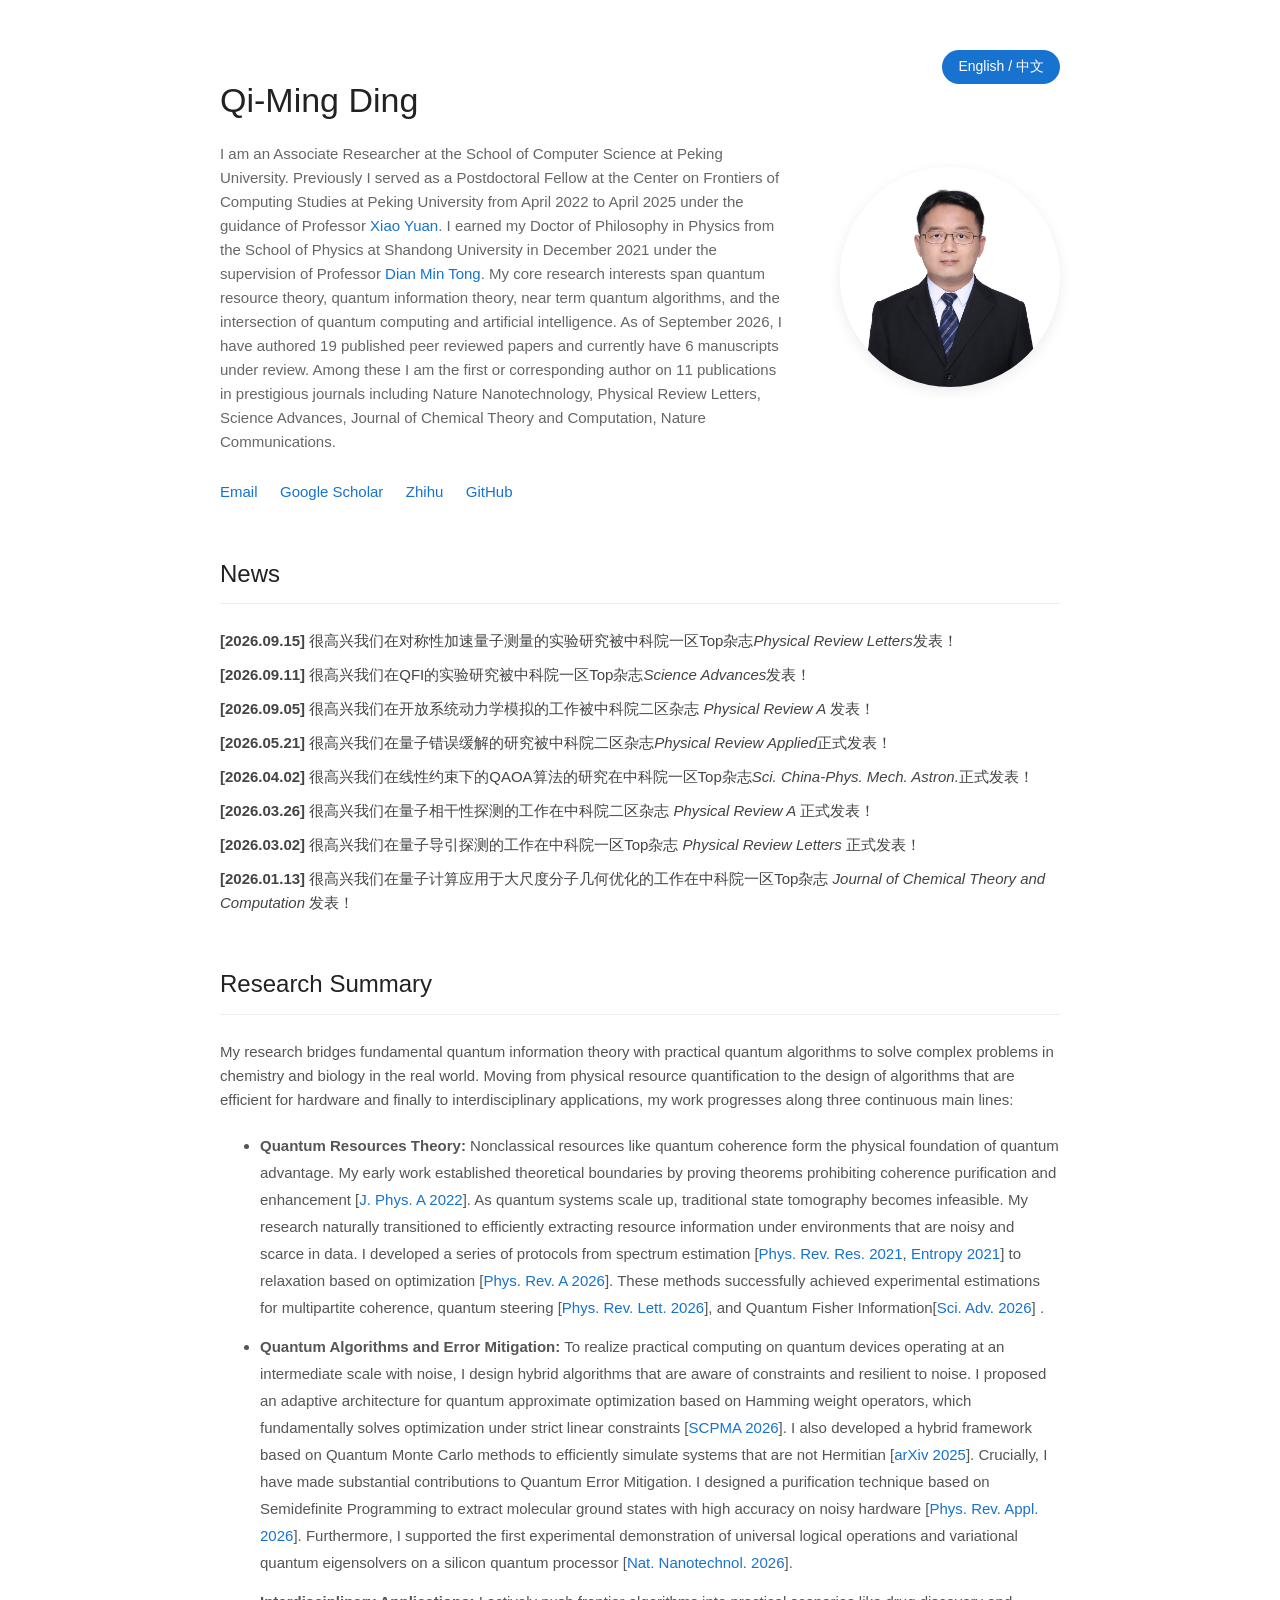
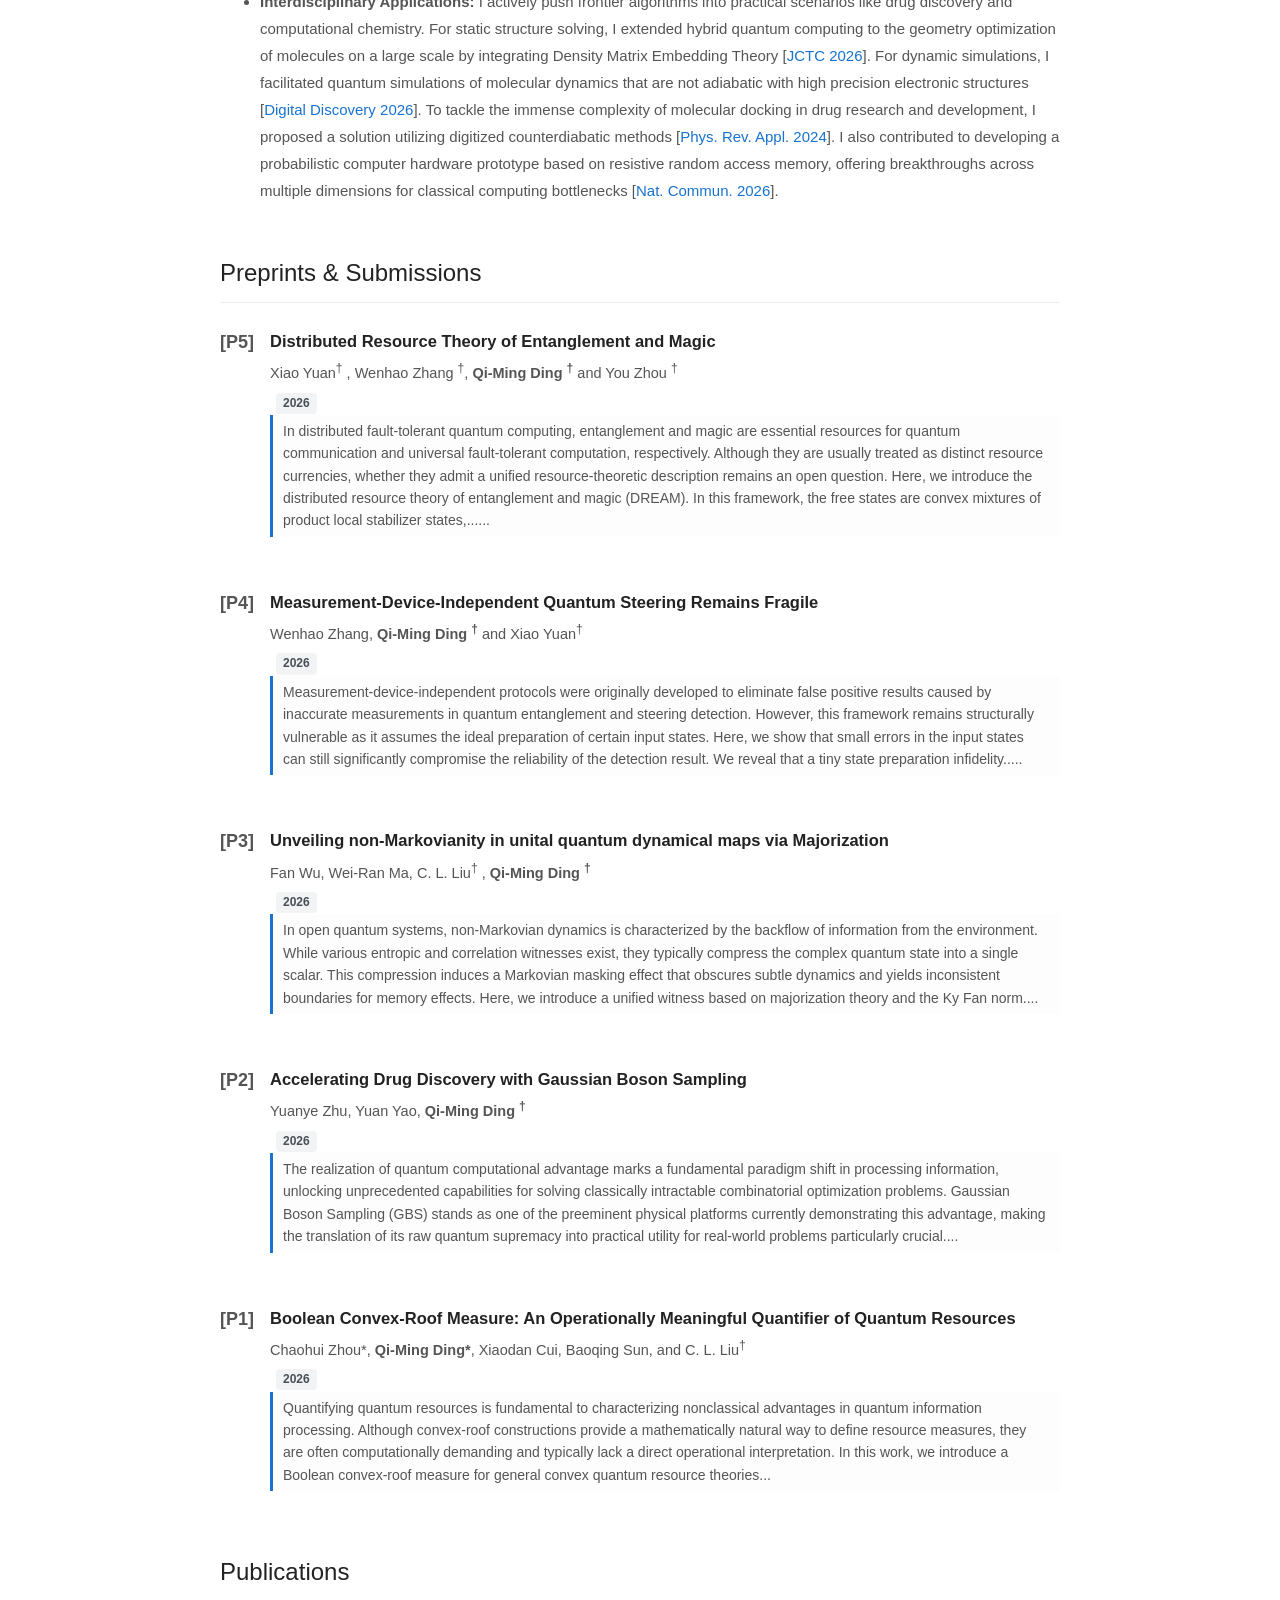
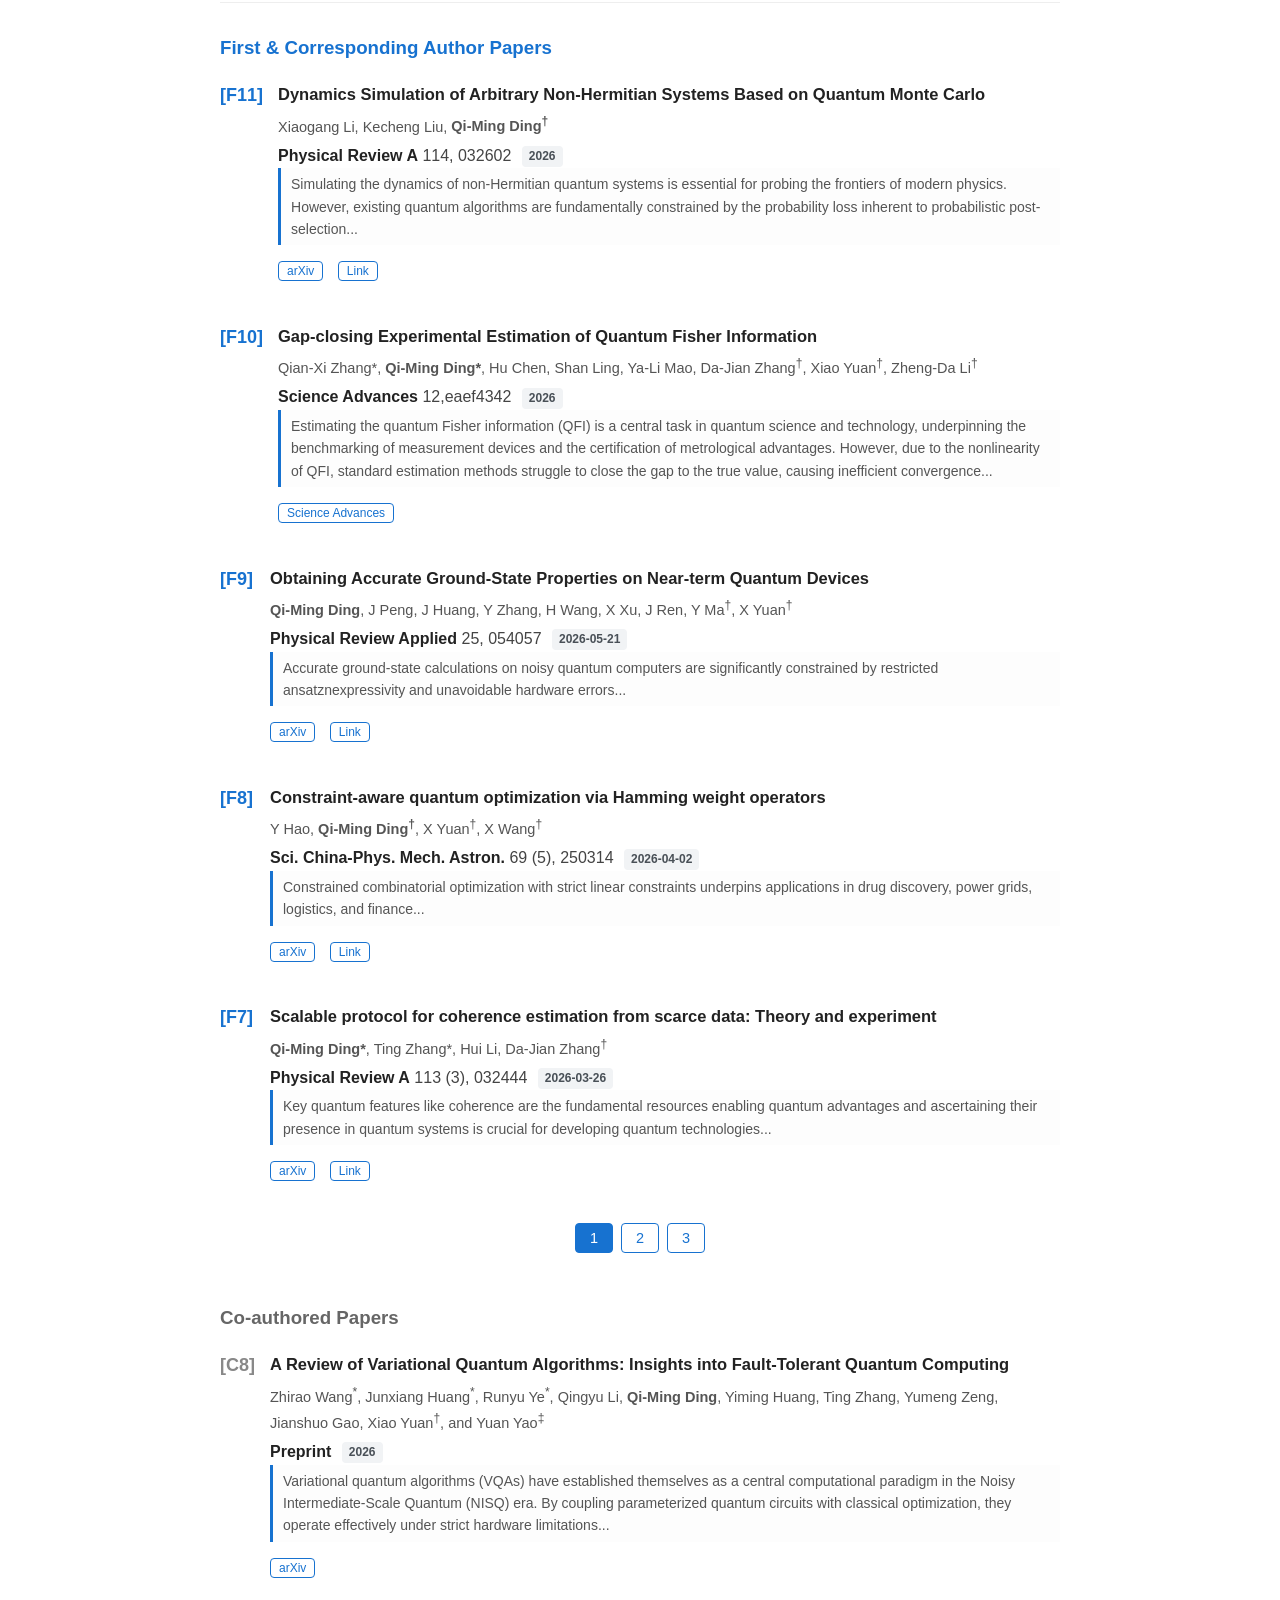
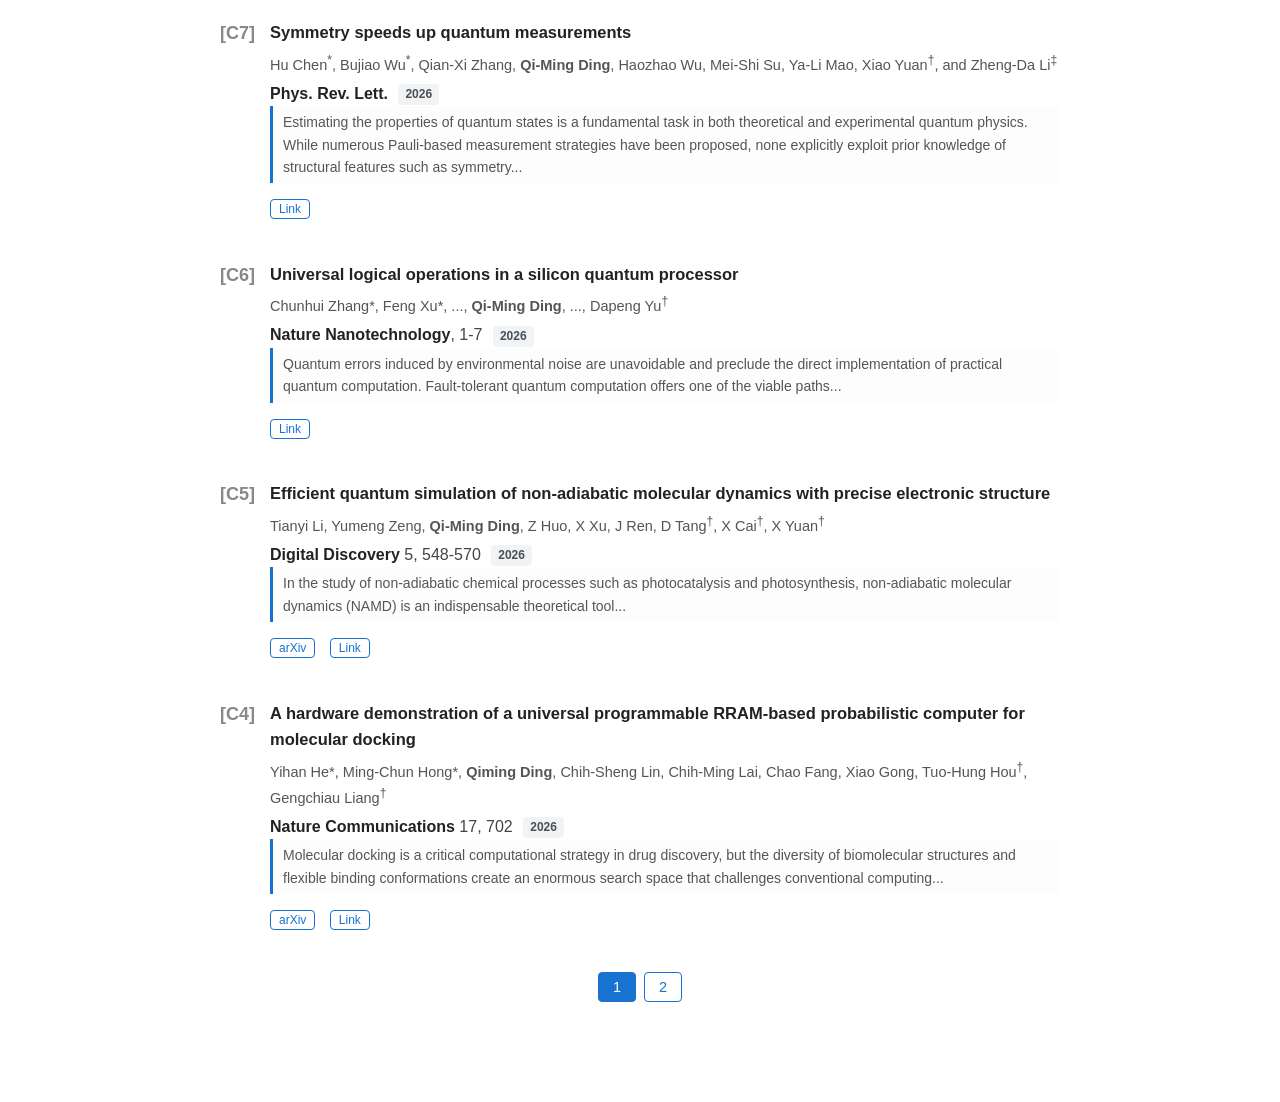
==== index.html @ d8f26a49 "Update index.html" ====
<!DOCTYPE html>
<html lang="zh-CN">
<head>
    <meta charset="UTF-8">
    <meta name="viewport" content="width=device-width, initial-scale=1.0">
    <title>Qi-Ming Ding</title>
    <style>
        /* 全局高级感字体与配色 */
        body {
            font-family: -apple-system, BlinkMacSystemFont, "Segoe UI", Roboto, Helvetica, Arial, sans-serif;
            background-color: #ffffff;
            color: #444444;
            line-height: 1.6;
            margin: 0;
            padding: 0;
        }
        .container {
            max-width: 840px;
            margin: 0 auto;
            padding: 50px 20px;
            position: relative;
        }
        a { color: #1772d0; text-decoration: none; }
        a:hover { color: #f09228; text-decoration: underline; }
        
        h1 { font-size: 34px; color: #222222; font-weight: 500; margin-bottom: 15px; }
        h2 {
            font-size: 24px; color: #222222; border-bottom: 1px solid #eeeeee;
            padding-bottom: 10px; margin-top: 50px; margin-bottom: 25px; font-weight: 500;
        }
        
        /* 顶部：左边文字，右边头像 */
        .header { display: flex; align-items: center; justify-content: space-between; margin-bottom: 50px; }
        .header-text { flex: 1; padding-right: 50px; font-size: 16px; }
        .header-text p { margin-bottom: 15px; }
        .profile-img {
            width: 220px; height: 220px; border-radius: 50%; object-fit: cover;
            box-shadow: 0 4px 14px rgba(0,0,0,0.08);
        }
        
        /* 导航链接 */
        .nav-links { margin-top: 25px; }
        .nav-links a { margin-right: 18px; font-size: 15px; font-weight: 500; }
        
        /* 动态列表 */
        .news-list { list-style-type: none; padding-left: 0; }
        .news-list li { margin-bottom: 10px; font-size: 15px; }
        
        /* 论文排版 */
        .paper { display: flex; margin-bottom: 40px; align-items: flex-start; }
        .paper-img {
            width: 25%; margin-right: 25px; border-radius: 6px;
            box-shadow: 0 2px 6px rgba(0,0,0,0.1); overflow: hidden; flex-shrink: 0; border: 1px solid #eee;
        }
        .paper-img img { width: 100%; display: block; }
        .paper-info { flex: 1;}
        .paper-title { font-weight: 600; font-size: 16.5px; color: #222; margin-bottom: 5px; }
        .paper-authors { color: #555; font-size: 14.5px; margin-bottom: 4px; }
        
        /* 年份标签样式 */
        .paper-venue em {
            font-style: normal; 
            font-weight: 600;   
            color: #222;        
        }
        .year-badge {
            display: inline-block;
            background-color: #f1f3f5;
            color: #495057;
            padding: 1px 7px;
            border-radius: 4px;
            font-size: 12px;
            font-weight: bold;
            margin-left: 6px;
            vertical-align: middle;
        }
        
        /* 摘要样式 */
        .paper-desc { 
            font-size: 14px; 
            color: #555; 
            margin-bottom: 12px; 
            background-color: #fdfdfd;
            border-left: 3px solid #1772d0;
            padding: 5px 10px;
        }

        .paper-links a {
            margin-right: 10px; font-size: 12px; font-weight: 500; border: 1px solid #1772d0;
            padding: 2px 8px; border-radius: 4px; transition: all 0.2s; text-decoration: none;
        }
        .paper-links a:hover { background-color: #1772d0; color: white; }
        
        /* 分页控件样式 */
        .pagination {
            display: flex;
            justify-content: center;
            align-items: center;
            margin-top: 20px;
            margin-bottom: 50px;
            gap: 8px;
        }
        .pagination button {
            padding: 6px 14px;
            border: 1px solid #1772d0;
            background-color: #ffffff;
            color: #1772d0;
            cursor: pointer;
            border-radius: 4px;
            font-size: 14.5px;
            font-weight: 500;
            transition: all 0.2s ease;
        }
        .pagination button.active {
            background-color: #1772d0;
            color: #ffffff;
            border-color: #1772d0;
        }
        .pagination button:hover:not(.active) {
            background-color: #f0f8ff;
        }

        /* 语言切换样式 */
        .lang-toggle-btn {
            position: absolute;
            top: 50px;
            right: 20px;
            background-color: #1772d0;
            color: #ffffff;
            border: none;
            padding: 8px 16px;
            border-radius: 20px;
            cursor: pointer;
            font-size: 14px;
            font-weight: 500;
            transition: background-color 0.3s;
            z-index: 100;
        }
        .lang-toggle-btn:hover {
            background-color: #f09228;
        }
        .lang-zh {
            display: none;
        }

        @media (max-width: 768px) {
            .header { flex-direction: column-reverse; text-align: center; }
            .header-text { padding-right: 0; }
            .profile-img { margin-bottom: 25px; }
            .paper { flex-direction: column; }
            .paper-img { width: 100%; max-width: 200px; margin: 0 auto 15px auto; }
            .paper-info { width: 100%; }
            .lang-toggle-btn { top: 20px; right: 20px; }
        }
    </style>
</head>
<body>

<div class="container">
    
    <button class="lang-toggle-btn" onclick="toggleLanguage()">English / 中文</button>

    <div class="header">
        <div class="header-text">
            <h1>Qi-Ming Ding</h1>
            
            <div class="lang-en">
                <p style="font-size: 15px; color: #666;">
                    I am an Associate Researcher at the School of Computer Science at Peking University. Previously I served as a Postdoctoral Fellow at the Center on Frontiers of Computing Studies at Peking University from April 2022 to April 2025 under the guidance of Professor <a href="http://qtheorist.site/research/" target="_blank">Xiao Yuan</a>. I earned my Doctor of Philosophy in Physics from the School of Physics at Shandong University in December 2021 under the supervision of Professor <a href="https://www.researchgate.net/profile/Dianmin-Tong" target="_blank">Dian Min Tong</a>. My core research interests span quantum resource theory, quantum information theory, near term quantum algorithms, and the intersection of quantum computing and artificial intelligence. As of September 2026, I have authored 19 published peer reviewed papers and currently have 6 manuscripts under review. Among these I am the first or corresponding author on 11 publications in prestigious journals including Nature Nanotechnology, Physical Review Letters, Science Advances, Journal of Chemical Theory and Computation, Nature Communications.
                </p>
            </div>
            
            <div class="lang-zh">
                <p style="font-size: 15px; color: #666;">
                    我目前在北京大学计算机学院担任副研究员。此前我于2022年4月至2025年4月在北京大学前沿计算研究中心担任博士后研究员，师从<a href="http://qtheorist.site/research/" target="_blank">袁骁</a>教授。我于2021年12月在山东大学物理学院获得物理学博士学位，导师为<a href="https://www.researchgate.net/profile/Dianmin-Tong" target="_blank">仝殿民</a>教授。我的核心研究兴趣涵盖量子资源理论、量子信息理论、近期量子算法以及量子计算与人工智能的交叉领域。截至2026年9月，我已发表19篇同行评审论文，另有6篇手稿正在审稿中。其中作为第一作者或通讯作者，在Nature Nanotechnology, Physical Review Letters, Science Advances, Journal of Chemical Theory and Computation, Nature Communications等顶级期刊上发表了11篇论文。
                </p>
            </div>

            <div class="nav-links">
                <a href="mailto:dqiming94@pku.edu.cn">Email</a>
                <a href="https://scholar.google.com.hk/citations?user=Pl5r_UgAAAAJ" target="_blank">Google Scholar</a>
                <a href="https://www.zhihu.com/people/curry-paul" target="_blank">Zhihu</a>
                <a href="https://github.com/geeeekDing" target="_blank">GitHub</a>
            </div>
        </div>
        <img src="qiming2024.jpg" alt="丁齐鸣" class="profile-img">
    </div>

    <h2>News</h2>
    <ul class="news-list">
        <li><strong>[2026.09.15]</strong> 很高兴我们在对称性加速量子测量的实验研究被中科院一区Top杂志<em>Physical Review Letters</em>发表！</li>
        <li><strong>[2026.09.11]</strong> 很高兴我们在QFI的实验研究被中科院一区Top杂志<em>Science Advances</em>发表！</li>
        <li><strong>[2026.09.05]</strong> 很高兴我们在开放系统动力学模拟的工作被中科院二区杂志 <em>Physical Review A</em> 发表！</li>
        <li><strong>[2026.05.21]</strong> 很高兴我们在量子错误缓解的研究被中科院二区杂志<em>Physical Review Applied</em>正式发表！</li>
        <li><strong>[2026.04.02]</strong> 很高兴我们在线性约束下的QAOA算法的研究在中科院一区Top杂志<em>Sci. China-Phys. Mech. Astron.</em>正式发表！</li>
        <li><strong>[2026.03.26]</strong> 很高兴我们在量子相干性探测的工作在中科院二区杂志 <em>Physical Review A</em> 正式发表！</li>
        <li><strong>[2026.03.02]</strong> 很高兴我们在量子导引探测的工作在中科院一区Top杂志 <em>Physical Review Letters</em> 正式发表！</li>
        <li><strong>[2026.01.13]</strong> 很高兴我们在量子计算应用于大尺度分子几何优化的工作在中科院一区Top杂志 <em>Journal of Chemical Theory and Computation</em> 发表！</li>
    </ul>

    <h2 class="lang-en">Research Summary</h2>
    <h2 class="lang-zh">研究总结</h2>
    
    <div class="lang-en">
        <p style="font-size: 15px; color: #555; margin-bottom: 20px;">
            My research bridges fundamental quantum information theory with practical quantum algorithms to solve complex problems in chemistry and biology in the real world. Moving from physical resource quantification to the design of algorithms that are efficient for hardware and finally to interdisciplinary applications, my work progresses along three continuous main lines:
        </p>
        <ul style="font-size: 15px; color: #555; line-height: 1.8; margin-bottom: 50px;">
            <li style="margin-bottom: 12px;">
                <strong>Quantum Resources Theory:</strong> Nonclassical resources like quantum coherence form the physical foundation of quantum advantage. My early work established theoretical boundaries by proving theorems prohibiting coherence purification and enhancement [<a href="https://doi.org/10.1088/1751-8121/ac4ecd" target="_blank">J. Phys. A 2022</a>]. As quantum systems scale up, traditional state tomography becomes infeasible. My research naturally transitioned to efficiently extracting resource information under environments that are noisy and scarce in data. I developed a series of protocols from spectrum estimation [<a href="https://doi.org/10.1103/PhysRevResearch.3.023228" target="_blank">Phys. Rev. Res. 2021</a>, <a href="https://doi.org/10.3390/e23111519" target="_blank">Entropy 2021</a>] to relaxation based on optimization [<a href="https://doi.org/10.1103/g8sh-hts2" target="_blank">Phys. Rev. A 2026</a>]. These methods successfully achieved experimental estimations for multipartite coherence, quantum steering [<a href="https://doi.org/10.1103/wgqg-hfw8" target="_blank">Phys. Rev. Lett. 2026</a>], and Quantum Fisher Information[<a href="10.1126/sciadv.aef4342" target="_blank">Sci. Adv. 2026</a>] .
            </li>
            <li style="margin-bottom: 12px;">
                <strong>Quantum Algorithms and Error Mitigation:</strong> To realize practical computing on quantum devices operating at an intermediate scale with noise, I design hybrid algorithms that are aware of constraints and resilient to noise. I proposed an adaptive architecture for quantum approximate optimization based on Hamming weight operators, which fundamentally solves optimization under strict linear constraints [<a href="https://doi.org/10.1007/s11433-025-2895-4" target="_blank">SCPMA 2026</a>]. I also developed a hybrid framework based on Quantum Monte Carlo methods to efficiently simulate systems that are not Hermitian [<a href="https://arxiv.org/abs/2507.11675" target="_blank">arXiv 2025</a>]. Crucially, I have made substantial contributions to Quantum Error Mitigation. I designed a purification technique based on Semidefinite Programming to extract molecular ground states with high accuracy on noisy hardware [<a href="https://doi.org/10.1103/lx3w-w6jx" target="_blank">Phys. Rev. Appl. 2026</a>]. Furthermore, I supported the first experimental demonstration of universal logical operations and variational quantum eigensolvers on a silicon quantum processor [<a href="https://www.nature.com/articles/s41565-026-02140-1" target="_blank">Nat. Nanotechnol. 2026</a>].
            </li>
            <li style="margin-bottom: 12px;">
                <strong>Interdisciplinary Applications:</strong> I actively push frontier algorithms into practical scenarios like drug discovery and computational chemistry. For static structure solving, I extended hybrid quantum computing to the geometry optimization of molecules on a large scale by integrating Density Matrix Embedding Theory [<a href="https://doi.org/10.1021/acs.jctc.5c01435" target="_blank">JCTC 2026</a>]. For dynamic simulations, I facilitated quantum simulations of molecular dynamics that are not adiabatic with high precision electronic structures [<a href="https://doi.org/10.1039/D5DD00433K" target="_blank">Digital Discovery 2026</a>]. To tackle the immense complexity of molecular docking in drug research and development, I proposed a solution utilizing digitized counterdiabatic methods [<a href="https://doi.org/10.1103/PhysRevApplied.21.034036" target="_blank">Phys. Rev. Appl. 2024</a>]. I also contributed to developing a probabilistic computer hardware prototype based on resistive random access memory, offering breakthroughs across multiple dimensions for classical computing bottlenecks [<a href="https://doi.org/10.1038/s41467-025-67309-z" target="_blank">Nat. Commun. 2026</a>].
            </li>
        </ul>
    </div>
    
    <div class="lang-zh">
        <p style="font-size: 15px; color: #555; margin-bottom: 20px;">
            我的研究致力于将基础量子信息理论与实用的量子算法相结合，旨在解决化学和生物学领域复杂的现实问题。从物理资源的量化到适配硬件的高效算法设计，再到跨学科应用，我的工作沿着以下三条主线持续推进：
        </p>
        <ul style="font-size: 15px; color: #555; line-height: 1.8; margin-bottom: 50px;">
            <li style="margin-bottom: 12px;">
                <strong>量子资源理论：</strong>量子相干性等非经典资源是量子优势的物理基础。我早期的工作确立了理论边界，证明了禁止相干性纯化与放大的定理 [<a href="https://doi.org/10.1088/1751-8121/ac4ecd" target="_blank">J. Phys. A 2022</a>]。随着量子系统规模的扩大，传统的量子态层析变得不再可行。我的研究自然过渡到在数据稀缺和噪声环境下高效提取资源信息。我提出了一系列协议，从光谱估计 [<a href="https://doi.org/10.1103/PhysRevResearch.3.023228" target="_blank">Phys. Rev. Res. 2021</a>, <a href="https://doi.org/10.3390/e23111519" target="_blank">Entropy 2021</a>] 到基于优化的松弛方法 [<a href="https://doi.org/10.1103/g8sh-hts2" target="_blank">Phys. Rev. A 2026</a>]。这些方法成功实现了多体相干性、量子导引 [<a href="https://doi.org/10.1103/wgqg-hfw8" target="_blank">Phys. Rev. Lett. 2026</a>] 以及量子费舍尔信息的实验估算[<a href="10.1126/sciadv.aef4342" target="_blank">Sci. Adv. 2026</a>] 。
            </li>
            <li style="margin-bottom: 12px;">
                <strong>量子算法与错误缓解：</strong>为了在含噪声的中等规模量子设备上实现具有实用价值的计算，我设计了感知约束且对噪声具有鲁棒性的混合算法。我提出了一种基于汉明权重算子的自适应量子近似优化架构，从根本上解决了严格线性约束下的优化问题 [<a href="https://doi.org/10.1007/s11433-025-2895-4" target="_blank">SCPMA 2026</a>]。我也开发了一个基于量子蒙特卡洛方法的混合框架用于高效模拟非厄米系统 [<a href="https://arxiv.org/abs/2507.11675" target="_blank">arXiv 2025</a>]。至关重要的是，我在量子错误缓解方面做出了实质性贡献。我设计了一种基于半正定规划的纯化技术，能够在含噪声硬件上高精度地提取分子基态 [<a href="https://doi.org/10.1103/lx3w-w6jx" target="_blank">Phys. Rev. Appl. 2026</a>]。此外我支持了在硅基量子处理器上实现通用逻辑门操作和变分量子本征求解器的首次实验演示 [<a href="https://www.nature.com/articles/s41565-026-02140-1" target="_blank">Nat. Nanotechnol. 2026</a>]。
            </li>
            <li style="margin-bottom: 12px;">
                <strong>跨学科应用：</strong>我积极将前沿算法推向药物发现和计算化学等实际场景。在静态结构求解方面，我通过整合密度矩阵嵌入理论将混合量子计算扩展到大规模分子的几何优化中 [<a href="https://doi.org/10.1021/acs.jctc.5c01435" target="_blank">JCTC 2026</a>]。在动态模拟方面，我以高精度的电子结构促进了非绝热分子动力学的量子模拟 [<a href="https://doi.org/10.1039/D5DD00433K" target="_blank">Digital Discovery 2026</a>]。为了应对药物研发中分子对接的巨大复杂性，我提出了一种利用数字化反绝热方法的解决方案 [<a href="https://doi.org/10.1103/PhysRevApplied.21.034036" target="_blank">Phys. Rev. Appl. 2024</a>]。我也参与开发了一种基于阻变存储器的概率计算机硬件原型，为突破经典计算瓶颈提供了多维度的创新方案 [<a href="https://doi.org/10.1038/s41467-025-67309-z" target="_blank">Nat. Commun. 2026</a>]。
            </li>
        </ul>
    </div>

    <h2>Preprints & Submissions</h2>

    <div class="paper">
        <div style="font-weight: bold; color: #555; margin-right: 15px; font-size: 18px; min-width: 35px;">[P5]</div>
        <div class="paper-info">
            <div class="paper-title">Distributed Resource Theory of Entanglement and Magic</div>
            <div class="paper-authors"> Xiao Yuan<sup>†</sup> , Wenhao Zhang <sup>†</sup>, <strong>Qi-Ming Ding <sup>†</sup> </strong> and You Zhou <sup>†</sup> </div>
            <div class="paper-venue"><em></em> <span class="year-badge">2026</span></div>
            <div class="paper-desc">In distributed fault-tolerant quantum computing, entanglement and magic are essential resources for quantum communication and universal fault-tolerant computation, respectively. Although they are usually treated as distinct resource currencies, whether they admit a unified resource-theoretic description remains an open question. Here, we introduce the distributed resource theory of entanglement and magic (DREAM). In this framework, the free states are convex mixtures of product local stabilizer states,...... </div>
        </div>
    </div>
    
    <div class="paper">
        <div style="font-weight: bold; color: #555; margin-right: 15px; font-size: 18px; min-width: 35px;">[P4]</div>
        <div class="paper-info">
            <div class="paper-title">Measurement-Device-Independent Quantum Steering Remains Fragile</div>
            <div class="paper-authors">Wenhao Zhang, <strong>Qi-Ming Ding <sup>†</sup> </strong> and Xiao Yuan<sup>†</sup> </div>
            <div class="paper-venue"><em></em> <span class="year-badge">2026</span></div>
            <div class="paper-desc">Measurement-device-independent protocols were originally developed to eliminate false positive results caused by inaccurate measurements in quantum entanglement and steering detection. However, this framework remains structurally vulnerable as it assumes the ideal preparation of certain input states.  Here, we show that small errors in the input states can still significantly compromise the reliability of the detection result. We reveal that a tiny state preparation infidelity..... </div>
        </div>
    </div>
    
    <div class="paper">
        <div style="font-weight: bold; color: #555; margin-right: 15px; font-size: 18px; min-width: 35px;">[P3]</div>
        <div class="paper-info">
            <div class="paper-title">Unveiling non-Markovianity in unital quantum dynamical maps via Majorization</div>
            <div class="paper-authors">Fan Wu, Wei-Ran Ma, C. L. Liu<sup>†</sup> , <strong>Qi-Ming Ding <sup>†</sup> </strong> </div>
            <div class="paper-venue"><em></em> <span class="year-badge">2026</span></div>
            <div class="paper-desc">In open quantum systems, non-Markovian dynamics is characterized by the backflow of information from the environment. While various entropic and correlation witnesses exist, they typically compress the complex quantum state into a single scalar. This compression induces a Markovian masking effect that obscures subtle dynamics and yields inconsistent boundaries for memory effects. Here, we introduce a unified witness based on majorization theory and the Ky Fan norm.... </div>
        </div>
    </div>

    <div class="paper">
        <div style="font-weight: bold; color: #555; margin-right: 15px; font-size: 18px; min-width: 35px;">[P2]</div>
        <div class="paper-info">
            <div class="paper-title">Accelerating Drug Discovery with Gaussian Boson Sampling</div>
            <div class="paper-authors">Yuanye Zhu, Yuan Yao, <strong>Qi-Ming Ding <sup>†</sup> </strong> </div>
            <div class="paper-venue"><em></em> <span class="year-badge">2026</span></div>
            <div class="paper-desc">The realization of quantum computational advantage marks a fundamental paradigm shift in processing information, unlocking unprecedented capabilities for solving classically intractable combinatorial optimization problems. Gaussian Boson Sampling (GBS) stands as one of the preeminent physical platforms currently demonstrating this advantage, making the translation of its raw quantum supremacy into practical utility for real-world problems particularly crucial.... </div>
        </div>
    </div>
    
    <div class="paper">
        <div style="font-weight: bold; color: #555; margin-right: 15px; font-size: 18px; min-width: 35px;">[P1]</div>
        <div class="paper-info">
            <div class="paper-title">Boolean Convex-Roof Measure: An Operationally Meaningful Quantifier of Quantum Resources</div>
            <div class="paper-authors">Chaohui Zhou*, <strong>Qi-Ming Ding*</strong>, Xiaodan Cui, Baoqing Sun, and C. L. Liu<sup>†</sup> </div>
            <div class="paper-venue"><em></em> <span class="year-badge">2026</span></div>
            <div class="paper-desc">Quantifying quantum resources is fundamental to characterizing nonclassical advantages in quantum information processing. Although convex-roof constructions provide a mathematically natural way to define resource measures, they are often computationally demanding and typically lack a direct operational interpretation. In this work, we introduce a Boolean convex-roof measure for general convex quantum resource theories...</div>
        </div>
    </div>
    
    <h2>Publications</h2>

    <h3 style="color: #1772d0; margin-top: 30px;">First & Corresponding Author Papers</h3>
    
    <div id="publications-list">
        
        <div class="paper">
            <div style="font-weight: bold; color: #1772d0; margin-right: 15px; font-size: 18px; min-width: 35px;">
                [F11]
            </div>
            <div class="paper-info">
                <div class="paper-title">Dynamics Simulation of Arbitrary Non-Hermitian Systems Based on Quantum Monte Carlo</div>
                <div class="paper-authors">Xiaogang Li, Kecheng Liu, <strong>Qi-Ming Ding<sup>†</sup></strong></div>
                <div class="paper-venue"><em>Physical Review A</em> 114, 032602 <span class="year-badge">2026</span></div>
                <div class="paper-desc">Simulating the dynamics of non-Hermitian quantum systems is essential for probing the frontiers of modern physics. However, existing quantum algorithms are fundamentally constrained by the probability loss inherent to probabilistic post-selection...</div>
                <div class="paper-links"><a href="https://arxiv.org/abs/2507.11675" target="_blank">arXiv</a>
                    <a href="https://doi.org/10.1103/yd74-5t5x" target="_blank">Link</a>
                </div>
            </div>
        </div>

        <div class="paper">
            <div style="font-weight: bold; color: #1772d0; margin-right: 15px; font-size: 18px; min-width: 35px;">
                [F10]
            </div>
            <div class="paper-info">
                <div class="paper-title">Gap-closing Experimental Estimation of Quantum Fisher Information</div>
                <div class="paper-authors">Qian-Xi Zhang*, <strong>Qi-Ming Ding*</strong>, Hu Chen, Shan Ling, Ya-Li Mao, Da-Jian Zhang<sup>†</sup>, Xiao Yuan<sup>†</sup>, Zheng-Da Li<sup>†</sup></div>
                <div class="paper-venue"><em>Science Advances</em> 12,eaef4342 <span class="year-badge">2026</span></div>
                <div class="paper-desc">Estimating the quantum Fisher information (QFI) is a central task in quantum science and technology, underpinning the benchmarking of measurement devices and the certification of metrological advantages. However, due to the nonlinearity of QFI, standard estimation methods struggle to close the gap to the true value, causing inefficient convergence...</div>
                <div class="paper-links">
                    <a href="10.1126/sciadv.aef4342" target="_blank">Science Advances</a>
                </div>
            </div>
        </div>

        <div class="paper">
            <div style="font-weight: bold; color: #1772d0; margin-right: 15px; font-size: 18px; min-width: 35px;">
                [F9]
            </div>
            <div class="paper-info">
                <div class="paper-title">Obtaining Accurate Ground-State Properties on Near-term Quantum Devices</div>
                <div class="paper-authors"><strong>Qi-Ming Ding</strong>, J Peng, J Huang, Y Zhang, H Wang, X Xu, J Ren, Y Ma<sup>†</sup>, X Yuan<sup>†</sup></div>
                <div class="paper-venue"><em>Physical Review Applied</em> 25, 054057 <span class="year-badge">2026-05-21</span></div>
                <div class="paper-desc">Accurate ground-state calculations on noisy quantum computers are significantly constrained by restricted ansatznexpressivity and unavoidable hardware errors...</div>
                <div class="paper-links">
                    <a href="https://arxiv.org/abs/2510.21255" target="_blank">arXiv</a>
                    <a href="https://doi.org/10.1103/lx3w-w6jx" target="_blank">Link</a>
                </div>
            </div>
        </div>
        
        <div class="paper">
            <div style="font-weight: bold; color: #1772d0; margin-right: 15px; font-size: 18px; min-width: 35px;">
                [F8]
            </div>
            <div class="paper-info">
                <div class="paper-title">Constraint-aware quantum optimization via Hamming weight operators</div>
                <div class="paper-authors">Y Hao, <strong>Qi-Ming Ding<sup>†</sup></strong>, X Yuan<sup>†</sup>, X Wang<sup>†</sup></div>
                <div class="paper-venue"><em>Sci. China-Phys. Mech. Astron.</em> 69 (5), 250314 <span class="year-badge">2026-04-02</span></div>
                <div class="paper-desc">Constrained combinatorial optimization with strict linear constraints underpins applications in drug discovery, power grids, logistics, and finance...</div>
                <div class="paper-links">
                    <a href="https://arxiv.org/abs/2601.01516" target="_blank">arXiv</a>
                    <a href="https://doi.org/10.1007/s11433-025-2895-4" target="_blank">Link</a>
                </div>
            </div>
        </div>
        
        <div class="paper">
            <div style="font-weight: bold; color: #1772d0; margin-right: 15px; font-size: 18px; min-width: 35px;">
                [F7]
            </div>
            <div class="paper-info">
                <div class="paper-title">Scalable protocol for coherence estimation from scarce data: Theory and experiment</div>
                <div class="paper-authors"><strong>Qi-Ming Ding*</strong>, Ting Zhang*, Hui Li, Da-Jian Zhang<sup>†</sup></div>
                <div class="paper-venue"><em>Physical Review A</em> 113 (3), 032444 <span class="year-badge">2026-03-26</span></div>
                <div class="paper-desc">Key quantum features like coherence are the fundamental resources enabling quantum advantages and ascertaining their presence in quantum systems is crucial for developing quantum technologies...</div>
                <div class="paper-links">
                    <a href="https://arxiv.org/abs/2510.21138" target="_blank">arXiv</a>
                    <a href="https://doi.org/10.1103/g8sh-hts2" target="_blank">Link</a>
                </div>
            </div>
        </div>
        
        <div class="paper">
            <div style="font-weight: bold; color: #1772d0; margin-right: 15px; font-size: 18px; min-width: 35px;">
                [F6]
            </div>
            <div class="paper-info">
                <div class="paper-title">Reliable Quantum Steering Detection under Imperfect Measurement</div>
                <div class="paper-authors">T Zhang*, W Zhang*, JT Qiu, L Huang, X Yuan<sup>†</sup>, <strong>Qi-Ming Ding<sup>†</sup></strong></div>
                <div class="paper-venue"><em>Physical Review Letters</em> 136 (9), 090201 <span class="year-badge">2026-03-02</span></div>
                <div class="paper-desc">Quantum steering, a fundamental manifestation of nonlocal quantum correlations, plays a vital role in quantum key distribution, quantum randomness generation, and quantum metrology...</div>
                <div class="paper-links">
                    <a href="https://doi.org/10.1103/wgqg-hfw8" target="_blank">Link</a>
                </div>
            </div>
        </div>

        <div class="paper">
            <div style="font-weight: bold; color: #1772d0; margin-right: 15px; font-size: 18px; min-width: 35px;">
                [F5]
            </div>
            <div class="paper-info">
                <div class="paper-title">Large-Scale Efficient Molecule Geometry Optimization with Hybrid Quantum–Classical Computing</div>
                <div class="paper-authors">Y Hao, <strong>Qi-Ming Ding<sup>†</sup></strong>, X Wang<sup>†</sup>, X Yuan<sup>†</sup></div>
                <div class="paper-venue"><em>Journal of Chemical Theory and Computation</em> 22 (2), 859-868 <span class="year-badge">2026-01-13</span></div>
                <div class="paper-desc">Accurately and efficiently predicting the equilibrium geometries of large molecules remains a central challenge in quantum computational chemistry, even with hybrid quantum–classical algorithms...</div>
                <div class="paper-links">
                    <a href="https://arxiv.org/abs/2509.07460" target="_blank">arXiv</a>
                    <a href="https://doi.org/10.1021/acs.jctc.5c01435" target="_blank">Link</a>
                </div>
            </div>
        </div>

        <div class="paper">
            <div style="font-weight: bold; color: #1772d0; margin-right: 15px; font-size: 18px; min-width: 35px;">
                [F4]
            </div>
            <div class="paper-info">
                <div class="paper-title">Molecular docking via quantum approximate optimization algorithm</div>
                <div class="paper-authors"><strong>Qi-Ming Ding*<sup>†</sup></strong>, Yi-Ming Huang*<sup>†</sup>, Xiao Yuan<sup>†</sup></div>
                <div class="paper-venue"><em>Physical Review Applied</em> 21 (3), 034036 <span class="year-badge">2024-03-19</span></div>
                <div class="paper-desc">Molecular docking plays a pivotal role in drug discovery and precision medicine, furnishing insights into protein functionalities and fostering the development of therapeutics...</div>
                <div class="paper-links">
                    <a href="https://arxiv.org/abs/2308.04098" target="_blank">arXiv</a>
                    <a href="https://doi.org/10.1103/PhysRevApplied.21.034036" target="_blank">Link</a>
                </div>
            </div>
        </div>

        <div class="paper">
            <div style="font-weight: bold; color: #1772d0; margin-right: 15px; font-size: 18px; min-width: 35px;">[F3]</div>
            <div class="paper-info">
                <div class="paper-title">No-go theorems for deterministic purification and probabilistic enhancement of coherence</div>
                <div class="paper-authors"><strong>Qi-Ming Ding*<sup>†</sup></strong>, Quancheng Liu*<sup>†</sup></div>
                <div class="paper-venue"><em>Journal of Physics A: Mathematical and Theoretical</em> 55 (10), 105301 <span class="year-badge">2022</span></div>
                <div class="paper-desc">The manipulation of quantum coherence is one of the principal issues in the resource theory of coherence, with two critical topics being the purification and enhancement of coherence...</div>
                <div class="paper-links">
                    <a href="https://arxiv.org/abs/2203.15238" target="_blank">arXiv</a>
                    <a href="https://doi.org/10.1088/1751-8121/ac4ecd" target="_blank">Link</a>
                </div>
            </div>
        </div>

        <div class="paper">
            <div style="font-weight: bold; color: #1772d0; margin-right: 15px; font-size: 18px; min-width: 35px;">[F2]</div>
            <div class="paper-info">
                <div class="paper-title">The tightness of multipartite coherence from spectrum estimation</div>
                <div class="paper-authors"><strong>Qi-Ming Ding</strong>, Xiao-Xu Fang, He Lu<sup>†</sup></div>
                <div class="paper-venue"><em>Entropy</em> 23 (11), 1519 <span class="year-badge">2021</span></div>
                <div class="paper-desc">Detecting multipartite quantum coherence usually requires quantum state reconstruction, which is quite inefficient for large-scale quantum systems...</div>
                <div class="paper-links">
                    <a href="https://arxiv.org/abs/2104.12094" target="_blank">arXiv</a>
                    <a href="https://doi.org/10.3390/e23111519" target="_blank">Link</a>
                </div>
            </div>
        </div>

        <div class="paper">
            <div style="font-weight: bold; color: #1772d0; margin-right: 15px; font-size: 18px; min-width: 35px;">[F1]</div>
            <div class="paper-info">
                <div class="paper-title">Efficient estimation of multipartite quantum coherence</div>
                <div class="paper-authors"><strong>Qi-Ming Ding*</strong>, Xiao-Xu Fang*, Xiao Yuan, Ting Zhang, and He Lu<sup>†</sup></div>
                <div class="paper-venue"><em>Physical Review Research</em> 3 (2), 023228 <span class="year-badge">2021</span></div>
                <div class="paper-desc">Quantification of coherence lies at the heart of quantum information processing and fundamental physics. Exact evaluation of coherence measures generally needs a full reconstruction of the density matrix...</div>
                <div class="paper-links">
                    <a href="https://arxiv.org/abs/2010.02612" target="_blank">arXiv</a>
                    <a href="https://doi.org/10.1103/PhysRevResearch.3.023228" target="_blank">Link</a>
                </div>
            </div>
        </div>
        
    </div>
    
    <div class="pagination" id="pagination-controls"></div>

    <h3 style="color: #666; margin-top: 50px;">Co-authored Papers</h3>
    <div id="co-authored-list">

        <!-- Paper C8 -->
        <div class="paper">
            <div style="font-weight: bold; color: #888; margin-right: 15px; font-size: 18px; min-width: 35px;">[C8]</div>
            <div class="paper-info">
                <div class="paper-title">A Review of Variational Quantum Algorithms: Insights into Fault-Tolerant Quantum Computing</div>
                <div class="paper-authors">Zhirao Wang<sup>*</sup>, Junxiang Huang<sup>*</sup>, Runyu Ye<sup>*</sup>, Qingyu Li, <strong>Qi-Ming Ding</strong>, Yiming Huang, Ting Zhang, Yumeng Zeng, Jianshuo Gao, Xiao Yuan<sup>†</sup>, and Yuan Yao<sup>‡</sup></div>
                <div class="paper-venue"><em>Preprint</em> <span class="year-badge">2026</span></div>
                <div class="paper-desc">Variational quantum algorithms (VQAs) have established themselves as a central computational paradigm in the Noisy Intermediate-Scale Quantum (NISQ) era. By coupling parameterized quantum circuits with classical optimization, they operate effectively under strict hardware limitations...</div>
                <div class="paper-links">
                    <a href="https://arxiv.org/abs/2604.07909" target="_blank">arXiv</a>
                </div>
            </div>
        </div>
        
        <!-- Paper C7 -->
        <div class="paper">
            <div style="font-weight: bold; color: #888; margin-right: 15px; font-size: 18px; min-width: 35px;">[C7]</div>
            <div class="paper-info">
                <div class="paper-title">Symmetry speeds up quantum measurements</div>
                <div class="paper-authors">Hu Chen<sup>*</sup>, Bujiao Wu<sup>*</sup>, Qian-Xi Zhang, <strong>Qi-Ming Ding</strong>, Haozhao Wu, Mei-Shi Su, Ya-Li Mao, Xiao Yuan<sup>†</sup>, and Zheng-Da Li<sup>‡</sup></div>
                <div class="paper-venue"><em>Phys. Rev. Lett. </em> <span class="year-badge">2026</span></div>
                <div class="paper-desc">Estimating the properties of quantum states is a fundamental task in both theoretical and experimental quantum physics. While numerous Pauli-based measurement strategies have been proposed, none explicitly exploit prior knowledge of structural features such as symmetry...</div>
                <div class="paper-links">
                    <a href="https://journals.aps.org/prl/abstract/10.1103/q9lf-cp11" target="_blank">Link</a>
                </div>
            </div>
        </div>
        
        <div class="paper">
            <div style="font-weight: bold; color: #888; margin-right: 15px; font-size: 18px; min-width: 35px;">[C6]</div>
            <div class="paper-info">
                <div class="paper-title">Universal logical operations in a silicon quantum processor</div>
                <div class="paper-authors">
                    Chunhui Zhang*, Feng Xu*, ..., <strong>Qi-Ming Ding</strong>, ..., Dapeng Yu<sup>†</sup>
                </div>
                <div class="paper-venue"><em>Nature Nanotechnology</em>, 1-7 <span class="year-badge">2026</span></div>
                <div class="paper-desc">Quantum errors induced by environmental noise are unavoidable and preclude the direct implementation of practical quantum computation. Fault-tolerant quantum computation offers one of the viable paths...</div>
                <div class="paper-links">
                    <a href="https://www.nature.com/articles/s41565-026-02140-1" target="_blank">Link</a>
                </div>
            </div>
        </div>

        <div class="paper">
            <div style="font-weight: bold; color: #888; margin-right: 15px; font-size: 18px; min-width: 35px;">[C5]</div>
            <div class="paper-info">
                <div class="paper-title">Efficient quantum simulation of non-adiabatic molecular dynamics with precise electronic structure</div>
                <div class="paper-authors">Tianyi Li, Yumeng Zeng, <strong>Qi-Ming Ding</strong>, Z Huo, X Xu, J Ren, D Tang<sup>†</sup>, X Cai<sup>†</sup>, X Yuan<sup>†</sup></div>
                <div class="paper-venue"><em>Digital Discovery</em> 5, 548-570 <span class="year-badge">2026</span></div>
                <div class="paper-desc">In the study of non-adiabatic chemical processes such as photocatalysis and photosynthesis, non-adiabatic molecular dynamics (NAMD) is an indispensable theoretical tool...</div>
                <div class="paper-links">
                    <a href="https://arxiv.org/abs/2512.02376" target="_blank">arXiv</a>
                    <a href="10.1039/D5DD00433K" target="_blank">Link</a>
                </div>
            </div>
        </div>

        <div class="paper">
            <div style="font-weight: bold; color: #888; margin-right: 15px; font-size: 18px; min-width: 35px;">[C4]</div>
            <div class="paper-info">
                <div class="paper-title">A hardware demonstration of a universal programmable RRAM-based probabilistic computer for molecular docking</div>
                <div class="paper-authors">Yihan He*, Ming-Chun Hong*, <strong>Qiming Ding</strong>, Chih-Sheng Lin, Chih-Ming Lai, Chao Fang, Xiao Gong, Tuo-Hung Hou<sup>†</sup>, Gengchiau Liang<sup>†</sup></div>
                <div class="paper-venue"><em>Nature Communications</em> 17, 702  <span class="year-badge">2026</span></div>
                <div class="paper-desc">Molecular docking is a critical computational strategy in drug discovery, but the diversity of biomolecular structures and flexible binding conformations create an enormous search space that challenges conventional computing...</div>
                <div class="paper-links">
                    <a href="https://arxiv.org/abs/2503.20254" target="_blank">arXiv</a>
                    <a href="https://doi.org/10.1038/s41467-025-67309-z" target="_blank">Link</a>
                </div>
            </div>
        </div>

        <div class="paper">
            <div style="font-weight: bold; color: #888; margin-right: 15px; font-size: 18px; min-width: 35px;">[C3]</div>
            <div class="paper-info">
                <div class="paper-title">Superadditivity of convex roof coherence measures</div>
                <div class="paper-authors">CL Liu, <strong>Qi-Ming Ding</strong>, DM Tong<sup>†</sup></div>
                <div class="paper-venue"><em>Journal of Physics A: Mathematical and Theoretical</em> 51 (41), 414012 <span class="year-badge">2018</span></div>
                <div class="paper-desc">In this paper, we examine the superadditivity of convex roof coherence measures. We put forward a theorem on the superadditivity of convex roof coherence measures...</div>
            </div>
        </div>

        <div class="paper">
            <div style="font-weight: bold; color: #888; margin-right: 15px; font-size: 18px; min-width: 35px;">[C2]</div>
            <div class="paper-info">
                <div class="paper-title">A new coherence measure based on fidelity</div>
                <div class="paper-authors">CL Liu, Da-Jian Zhang, Xiao-Dong Yu, <strong>Qi-Ming Ding</strong>, Longjiang Liu<sup>†</sup></div>
                <div class="paper-venue"><em>Quantum Information Processing</em> 16 (8), 198 <span class="year-badge">2017</span></div>
                <div class="paper-desc">Quantifying coherence is an essential endeavor for both quantum foundations and quantum technologies. In this paper, we put forward a quantitative measure of coherence by following the axiomatic definition...</div>
            </div>
        </div>

        <div class="paper">
            <div style="font-weight: bold; color: #888; margin-right: 15px; font-size: 18px; min-width: 35px;">[C1]</div>
            <div class="paper-info">
                <div class="paper-title">Single-shot realization of nonadiabatic holonomic quantum gates in decoherence-free subspaces</div>
                <div class="paper-authors">PZ Zhao, GF Xu, <strong>QM Ding</strong>, Erik Sjöqvist, DM Tong<sup>†</sup></div>
                <div class="paper-venue"><em>Physical Review A</em> 95 (6), 062310 <span class="year-badge">2017</span></div>
                <div class="paper-desc">Nonadiabatic holonomic quantum computation in decoherence-free subspaces has attracted increasing attention recently, as it allows for high-speed implementation and combines both the robustness of holonomic gates...</div>
            </div>
        </div>

   </div>

   <!-- 共同作者的分页控件 -->
   <div class="pagination" id="co-authored-pagination"></div>

</div> 

<script>
let currentLang = 'en';
function toggleLanguage() {
    const enElements = document.querySelectorAll('.lang-en');
    const zhElements = document.querySelectorAll('.lang-zh');
    
    if (currentLang === 'en') {
        enElements.forEach(el => el.style.display = 'none');
        zhElements.forEach(el => el.style.display = 'block');
        currentLang = 'zh';
    } else {
        enElements.forEach(el => el.style.display = 'block');
        zhElements.forEach(el => el.style.display = 'none');
        currentLang = 'en';
    }
}

document.addEventListener('DOMContentLoaded', function() {
    
    // 封装通用分页函数
    function setupPaginationForList(listId, paginationId, itemsPerPage) {
        const listContainer = document.getElementById(listId);
        const paginationControls = document.getElementById(paginationId);
        
        if (!listContainer || !paginationControls) return; 
        
        const papers = listContainer.querySelectorAll('.paper');
        let currentPage = 1;

        function displayPage(page) {
            const startIndex = (page - 1) * itemsPerPage;
            const endIndex = startIndex + itemsPerPage;

            papers.forEach((paper, index) => {
                if (index >= startIndex && index < endIndex) {
                    paper.style.display = 'flex'; 
                } else {
                    paper.style.display = 'none';
                }
            });
        }

        function setupPagination() {
            const pageCount = Math.ceil(papers.length / itemsPerPage);
            paginationControls.innerHTML = '';

            if (pageCount <= 1) return; 

            for (let i = 1; i <= pageCount; i++) {
                const btn = document.createElement('button');
                btn.innerText = i;
                if (i === currentPage) {
                    btn.classList.add('active');
                }

                btn.addEventListener('click', function() {
                    currentPage = i;
                    displayPage(currentPage);

                    const currentActive = paginationControls.querySelector('.active');
                    if (currentActive) {
                        currentActive.classList.remove('active');
                    }
                    this.classList.add('active');

                    listContainer.scrollIntoView({ behavior: 'smooth', block: 'start' });
                });

                paginationControls.appendChild(btn);
            }
        }

        if (papers.length > 0) {
            displayPage(1);
            setupPagination();
        }
    }

    // 初始化分页
    setupPaginationForList('publications-list', 'pagination-controls', 5);
    setupPaginationForList('co-authored-list', 'co-authored-pagination', 5);
    
});
</script>
    
</body>
</html>
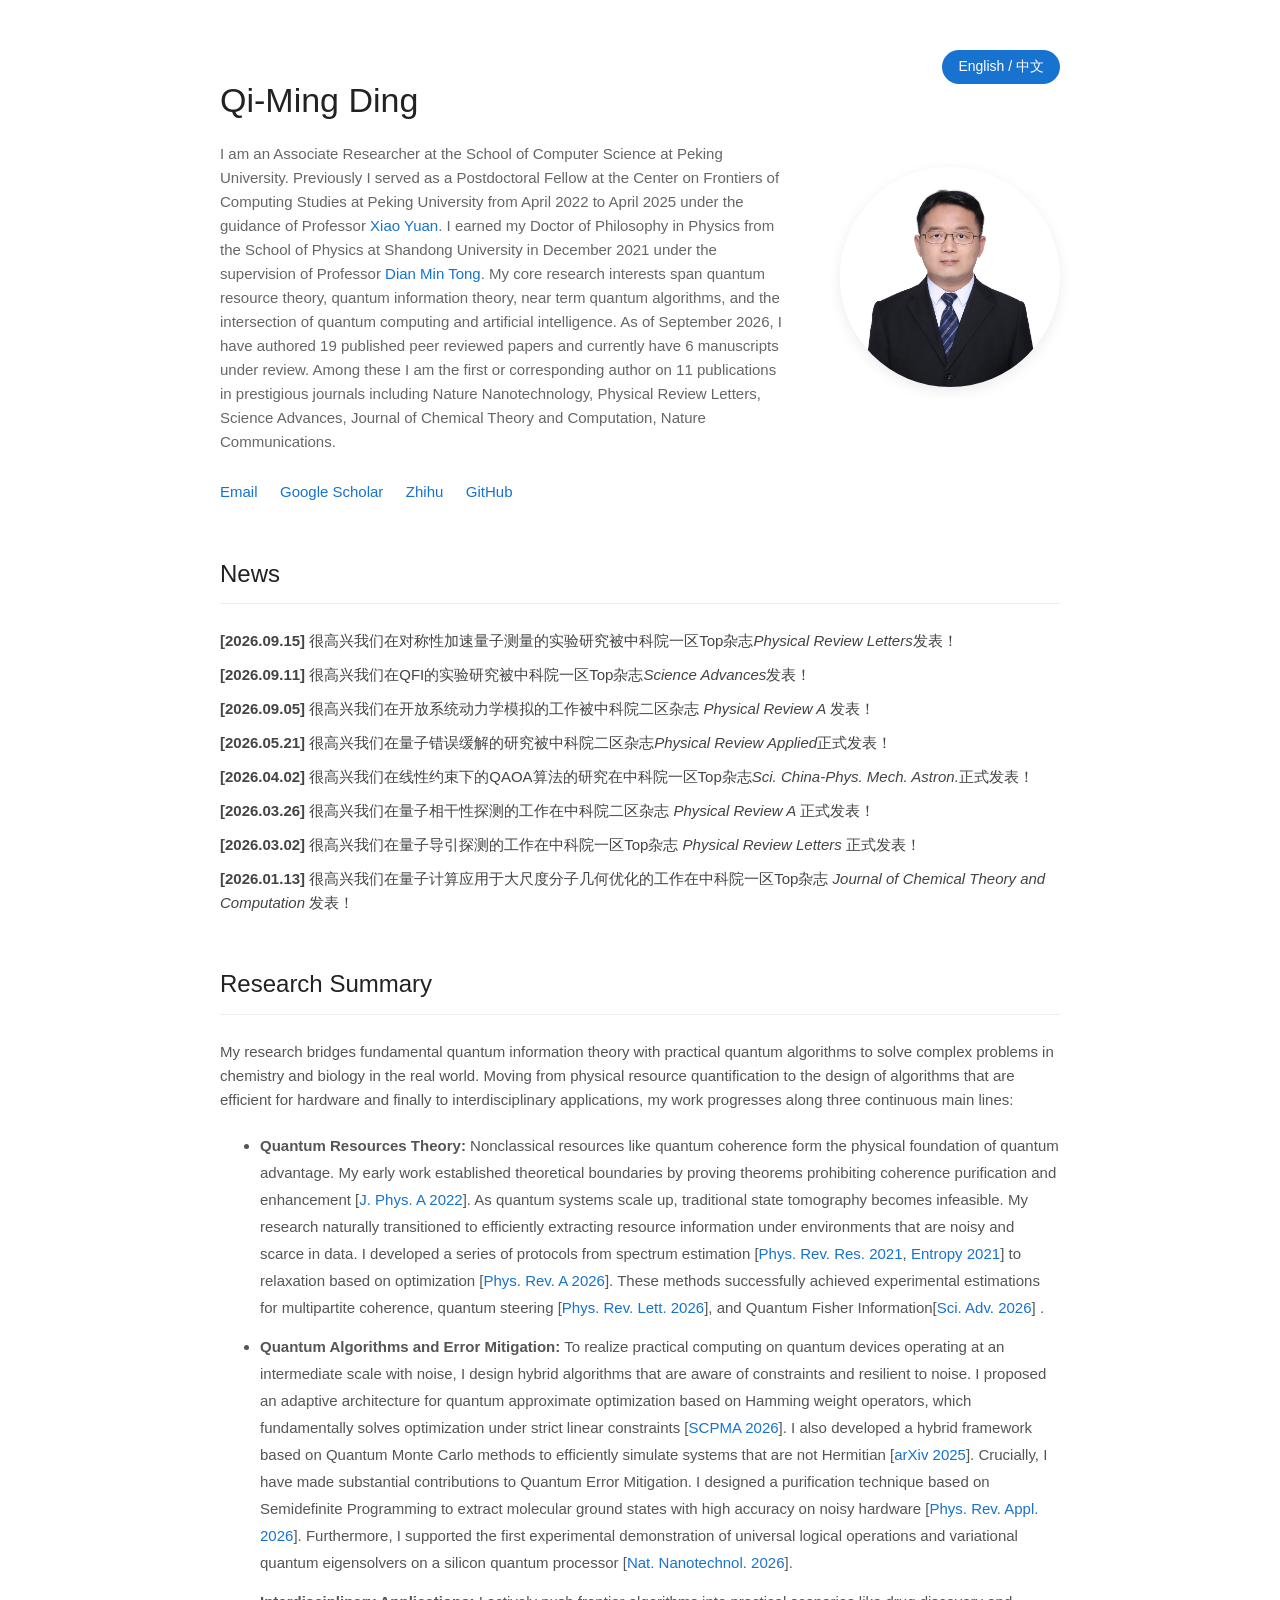
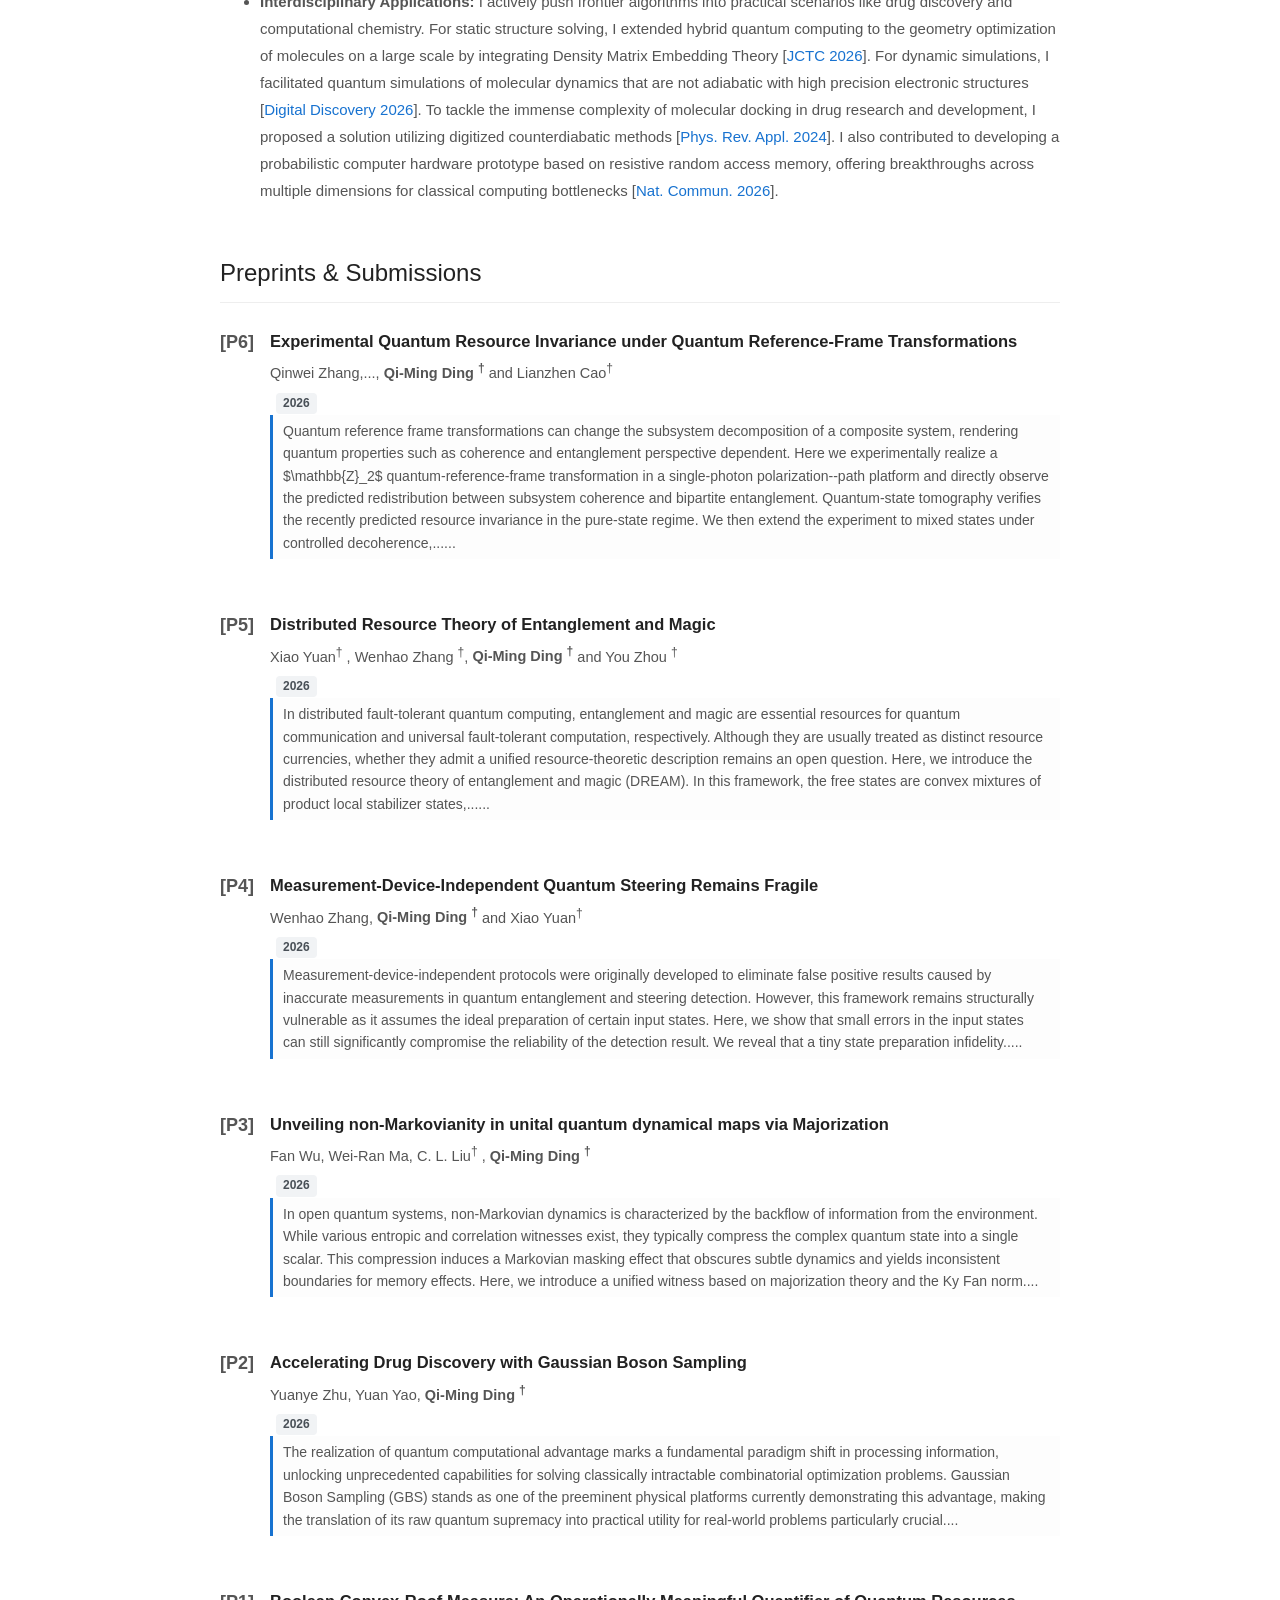
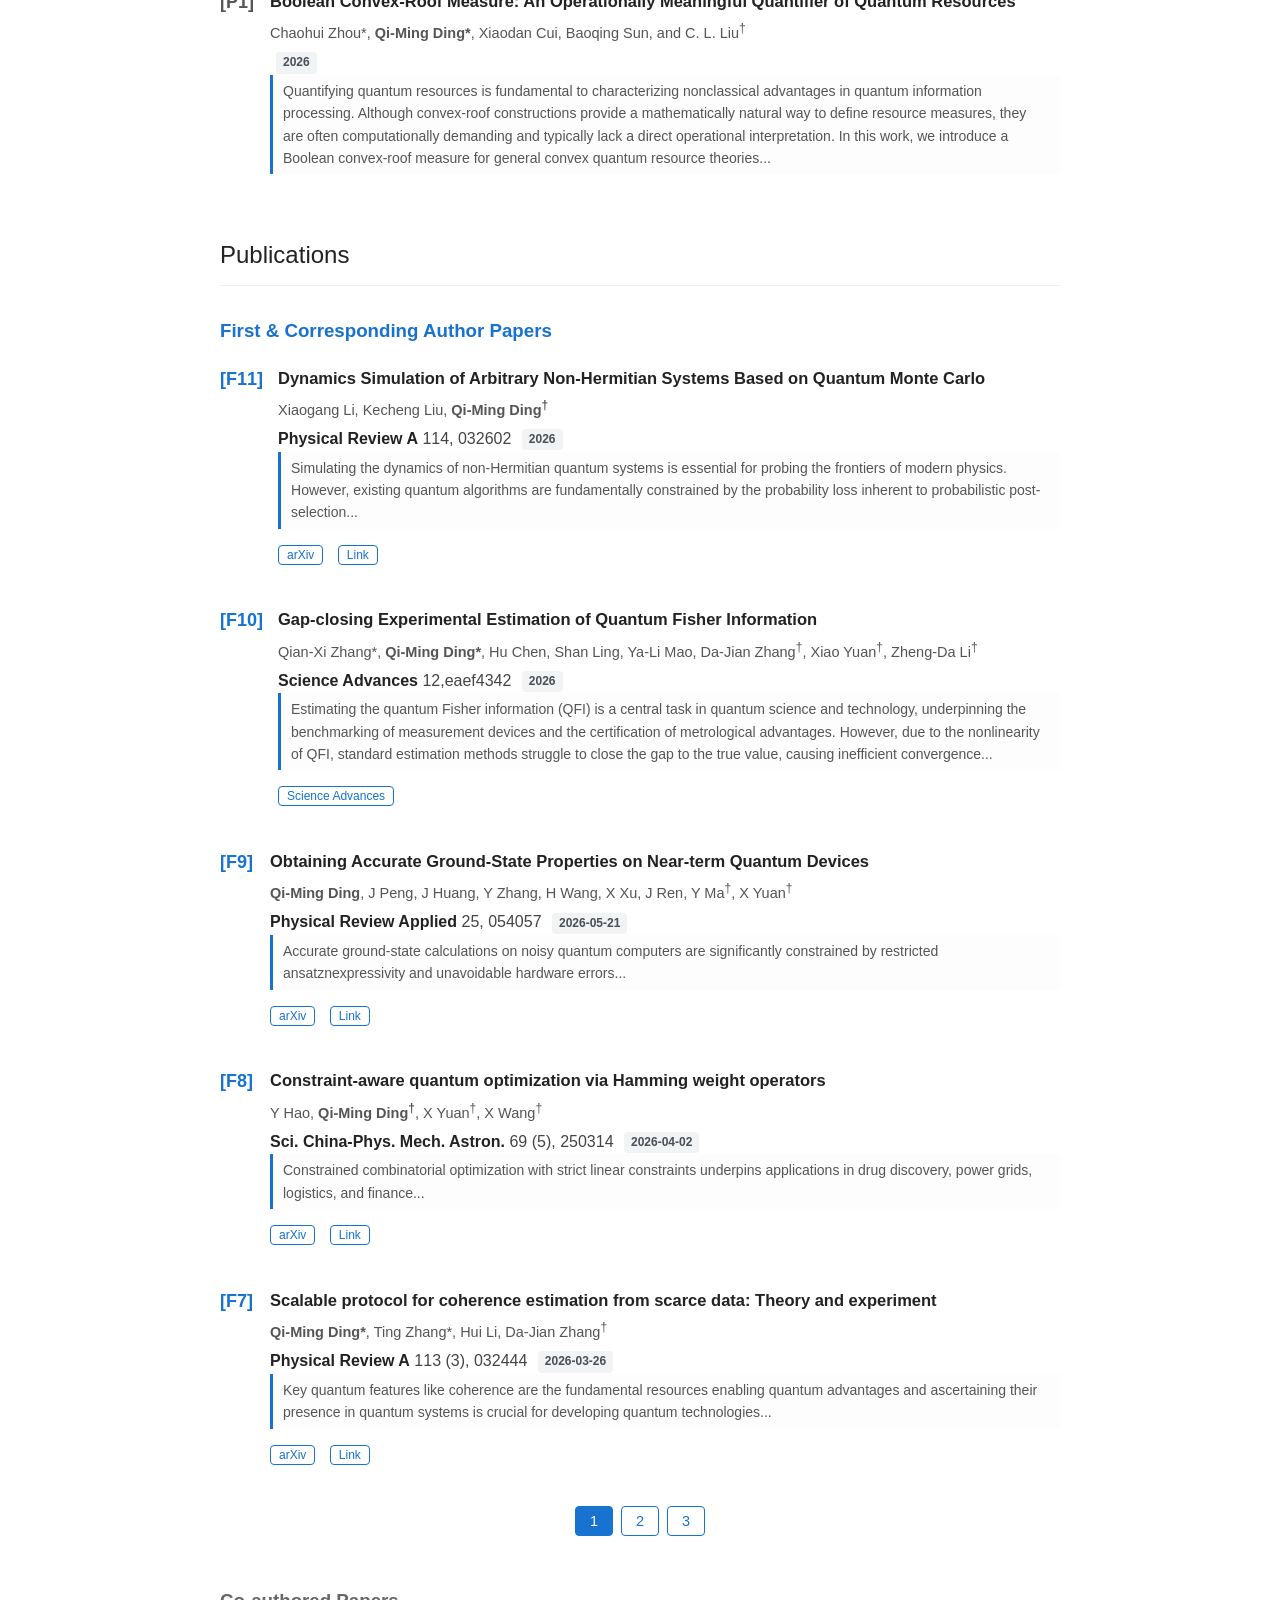
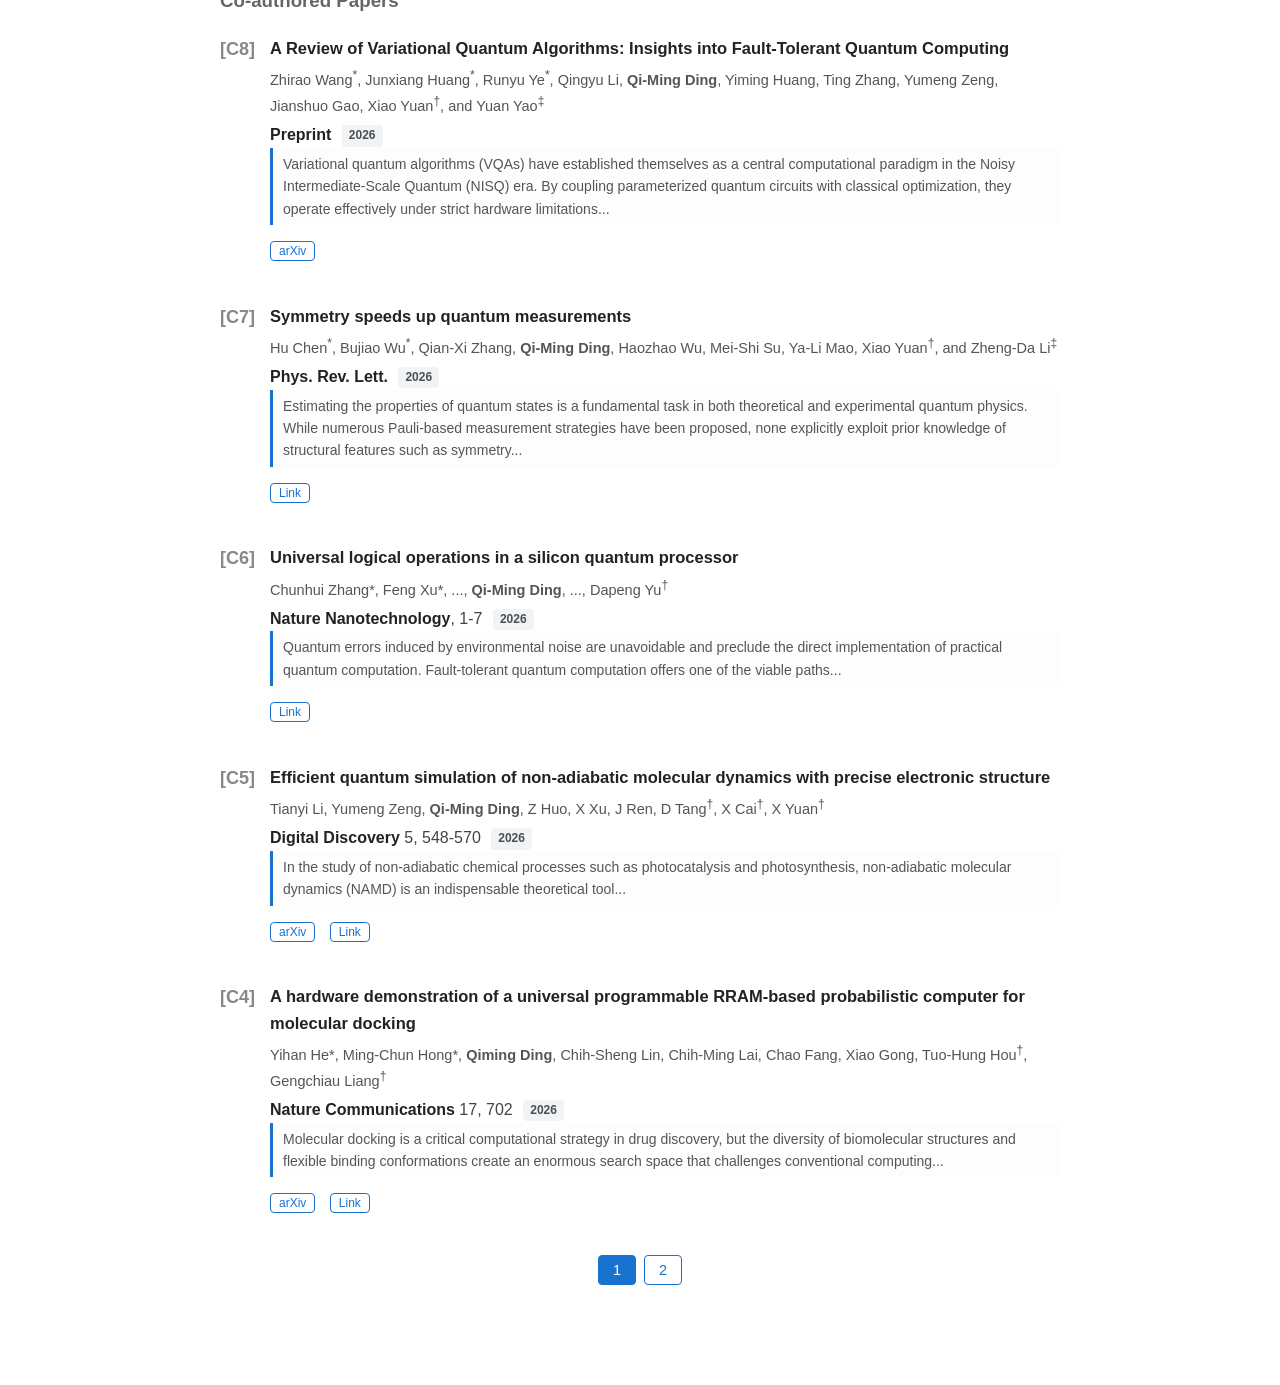
==== commit bb45db15: "Update index.html" ====
--- a/index.html
+++ b/index.html
@@ -238,6 +238,16 @@
     <h2>Preprints & Submissions</h2>
 
     <div class="paper">
+        <div style="font-weight: bold; color: #555; margin-right: 15px; font-size: 18px; min-width: 35px;">[P6]</div>
+        <div class="paper-info">
+            <div class="paper-title">Experimental Quantum Resource Invariance under Quantum Reference-Frame Transformations</div>
+            <div class="paper-authors"> Qinwei Zhang,..., <strong>Qi-Ming Ding <sup>†</sup> </strong> and Lianzhen Cao<sup>†</sup> </div>
+            <div class="paper-venue"><em></em> <span class="year-badge">2026</span></div>
+            <div class="paper-desc">Quantum reference frame transformations can change the subsystem decomposition of a composite system, rendering quantum properties such as coherence and entanglement perspective dependent. Here we experimentally realize a $\mathbb{Z}_2$ quantum-reference-frame transformation in a single-photon polarization--path platform and directly observe the predicted redistribution between subsystem coherence and bipartite entanglement. Quantum-state tomography verifies the recently predicted resource invariance in the pure-state regime. We then extend the experiment to mixed states under controlled decoherence,...... </div>
+        </div>
+    </div>
+    
+    <div class="paper">
         <div style="font-weight: bold; color: #555; margin-right: 15px; font-size: 18px; min-width: 35px;">[P5]</div>
         <div class="paper-info">
             <div class="paper-title">Distributed Resource Theory of Entanglement and Magic</div>
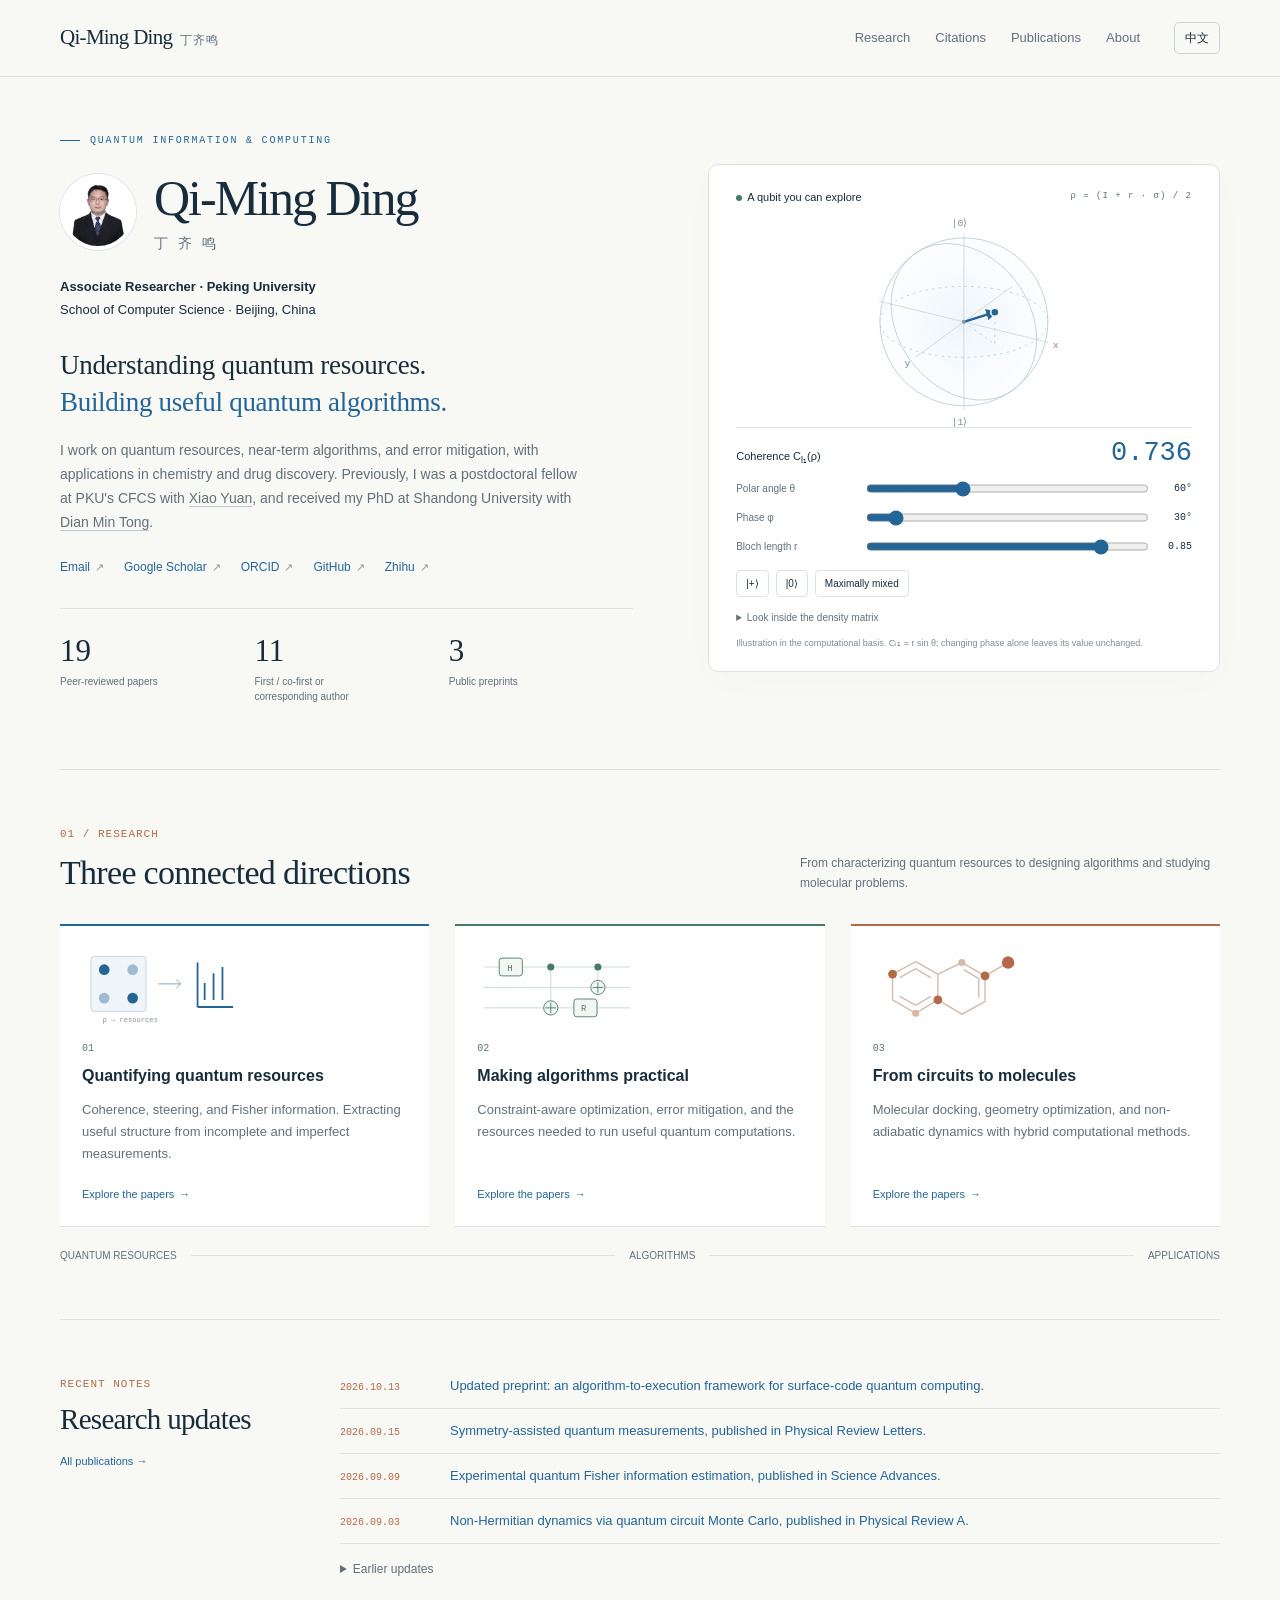
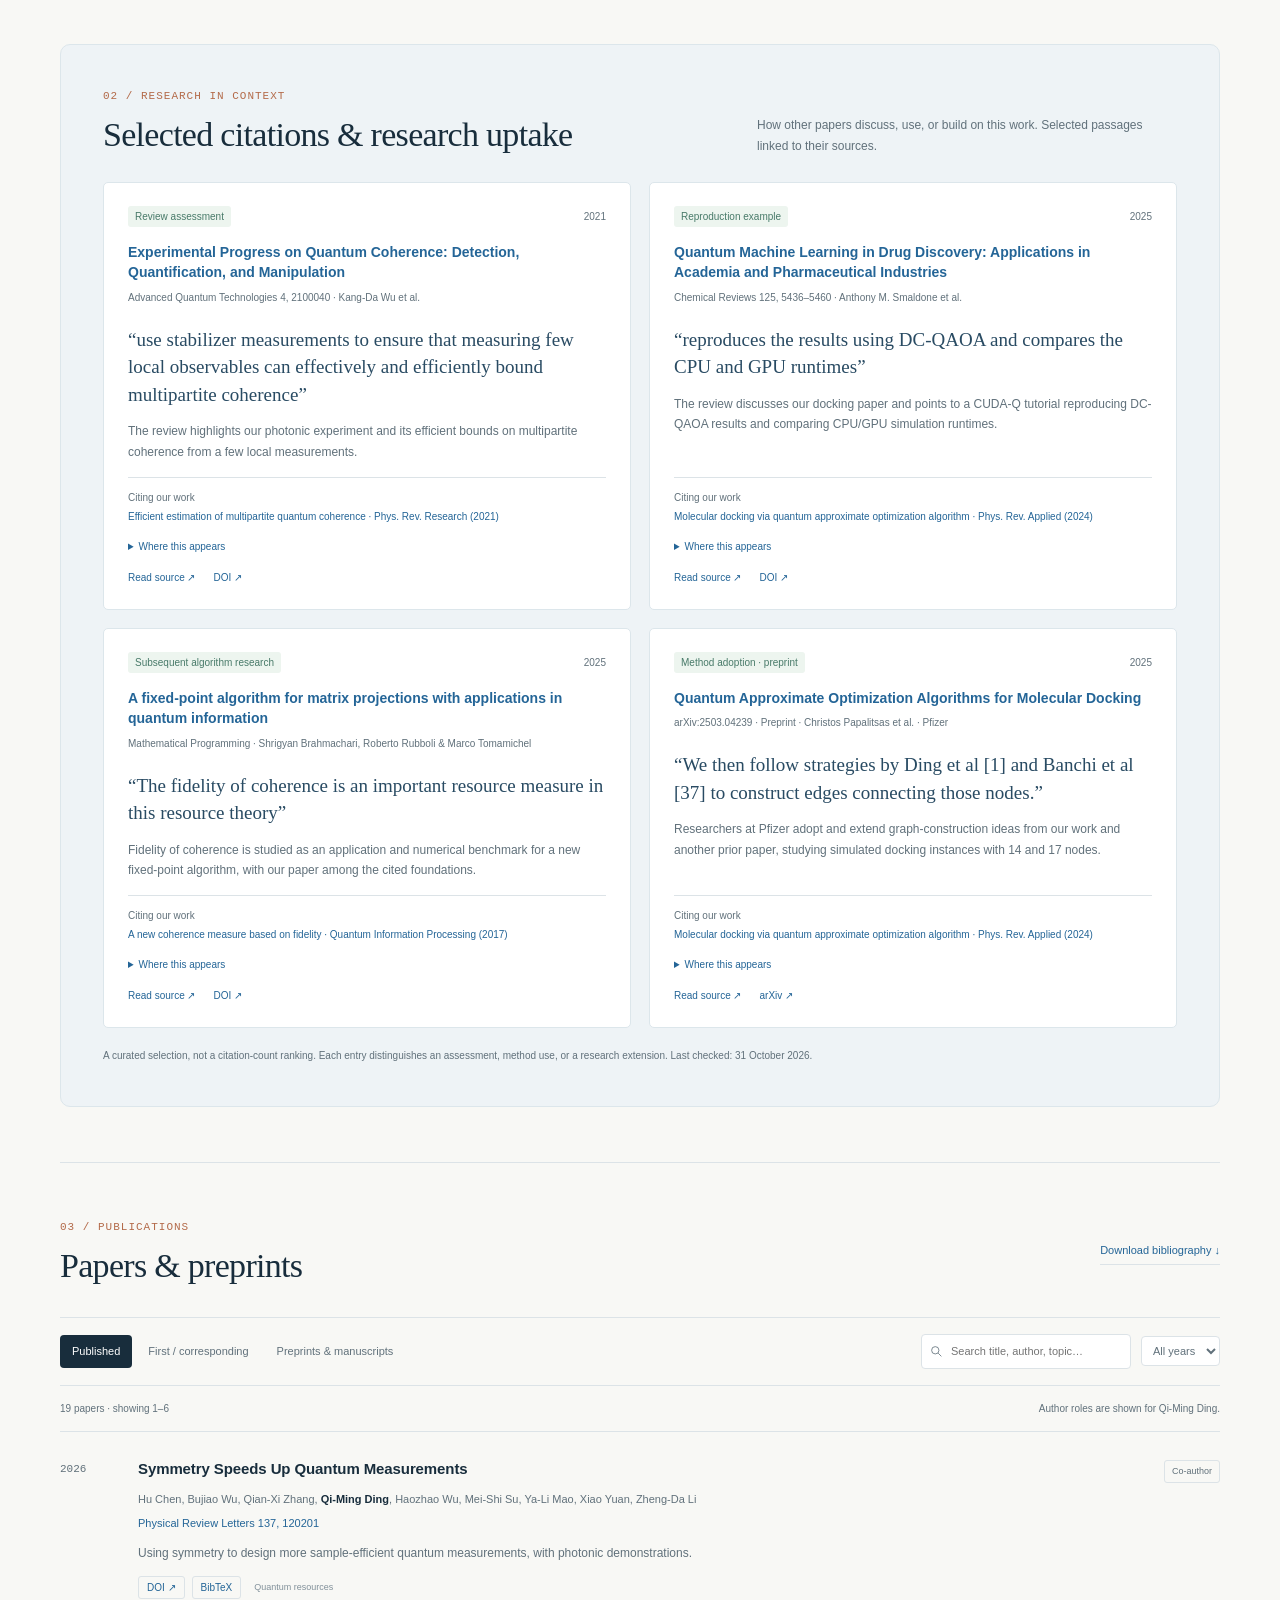
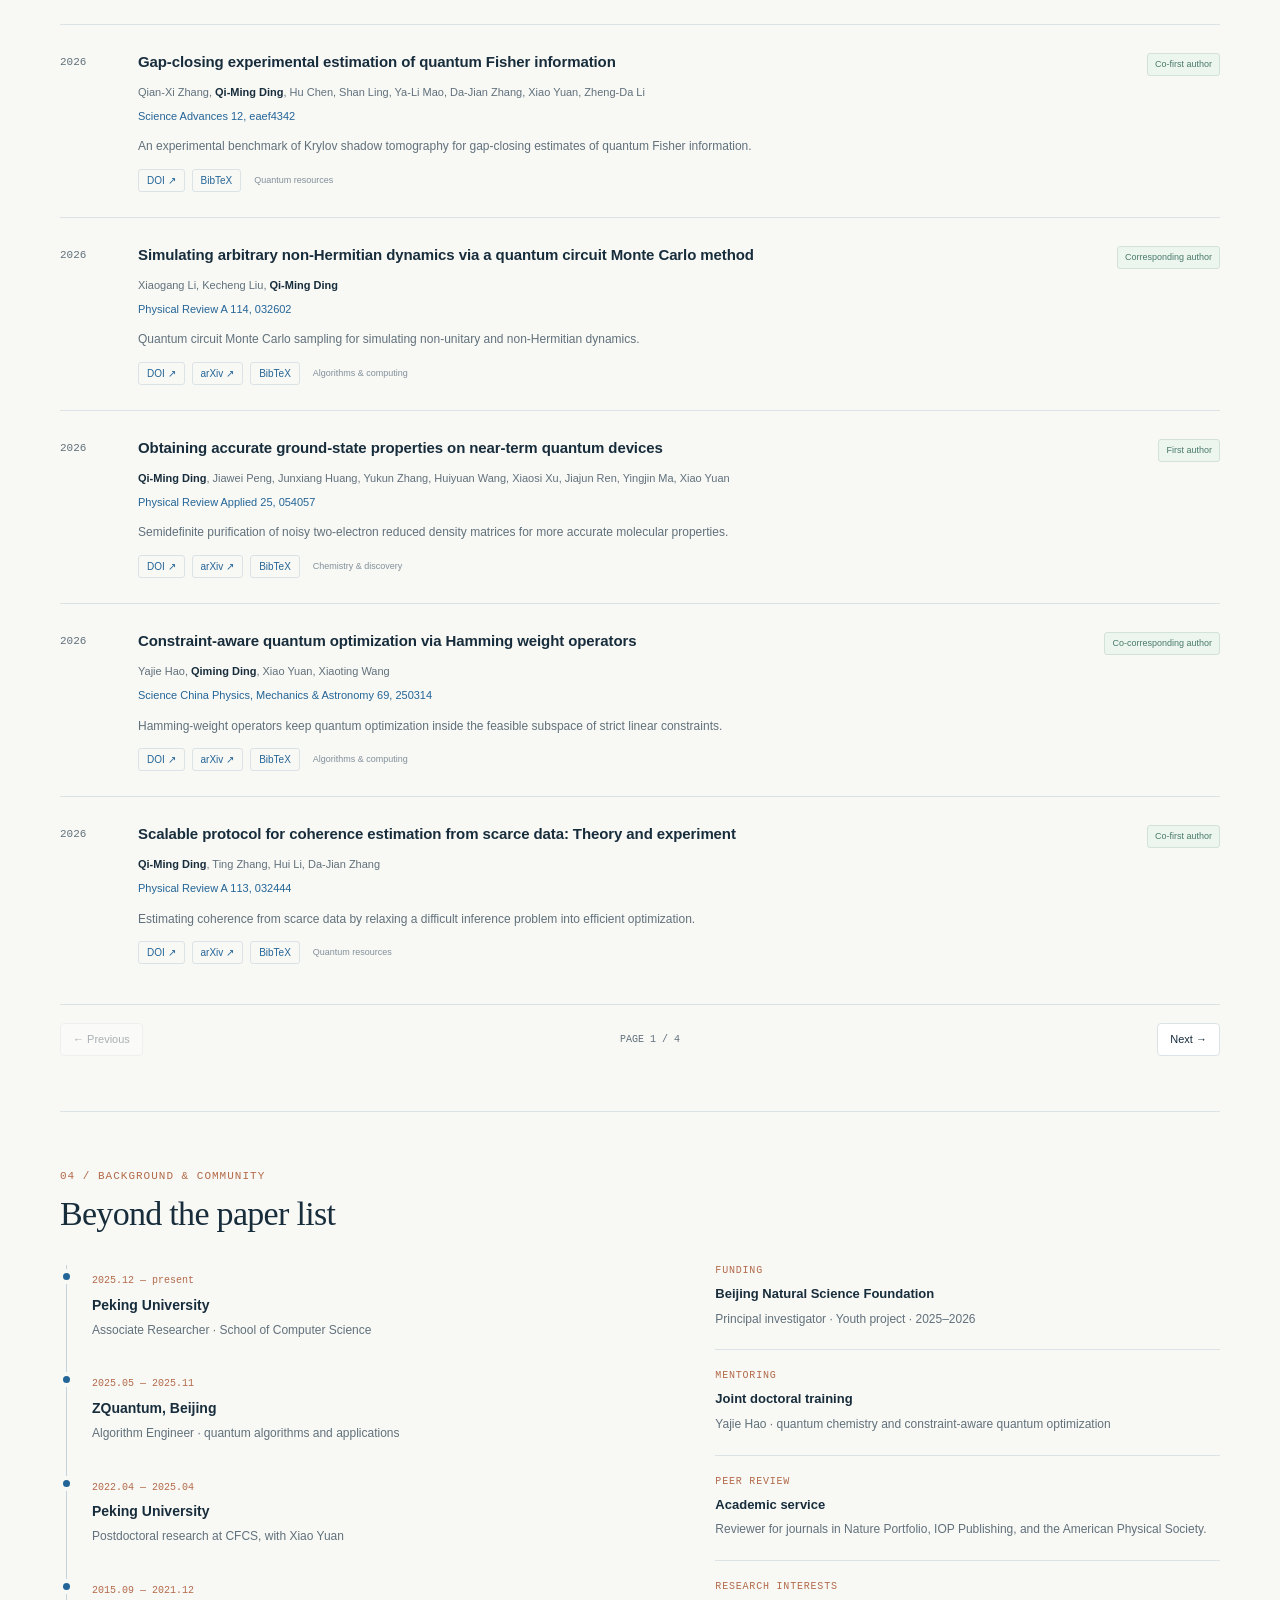
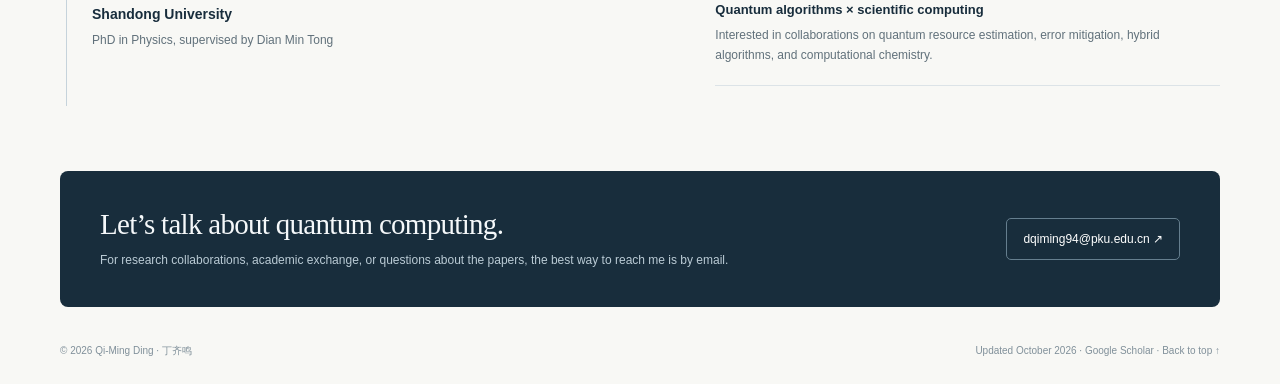
==== commit f09c2961: "Add files via upload new" ====
--- a/index.html
+++ b/index.html
@@ -1,674 +1,198 @@
-<!DOCTYPE html>
-<html lang="zh-CN">
-<head>
-    <meta charset="UTF-8">
-    <meta name="viewport" content="width=device-width, initial-scale=1.0">
-    <title>Qi-Ming Ding</title>
-    <style>
-        /* 全局高级感字体与配色 */
-        body {
-            font-family: -apple-system, BlinkMacSystemFont, "Segoe UI", Roboto, Helvetica, Arial, sans-serif;
-            background-color: #ffffff;
-            color: #444444;
-            line-height: 1.6;
-            margin: 0;
-            padding: 0;
-        }
-        .container {
-            max-width: 840px;
-            margin: 0 auto;
-            padding: 50px 20px;
-            position: relative;
-        }
-        a { color: #1772d0; text-decoration: none; }
-        a:hover { color: #f09228; text-decoration: underline; }
-        
-        h1 { font-size: 34px; color: #222222; font-weight: 500; margin-bottom: 15px; }
-        h2 {
-            font-size: 24px; color: #222222; border-bottom: 1px solid #eeeeee;
-            padding-bottom: 10px; margin-top: 50px; margin-bottom: 25px; font-weight: 500;
-        }
-        
-        /* 顶部：左边文字，右边头像 */
-        .header { display: flex; align-items: center; justify-content: space-between; margin-bottom: 50px; }
-        .header-text { flex: 1; padding-right: 50px; font-size: 16px; }
-        .header-text p { margin-bottom: 15px; }
-        .profile-img {
-            width: 220px; height: 220px; border-radius: 50%; object-fit: cover;
-            box-shadow: 0 4px 14px rgba(0,0,0,0.08);
-        }
-        
-        /* 导航链接 */
-        .nav-links { margin-top: 25px; }
-        .nav-links a { margin-right: 18px; font-size: 15px; font-weight: 500; }
-        
-        /* 动态列表 */
-        .news-list { list-style-type: none; padding-left: 0; }
-        .news-list li { margin-bottom: 10px; font-size: 15px; }
-        
-        /* 论文排版 */
-        .paper { display: flex; margin-bottom: 40px; align-items: flex-start; }
-        .paper-img {
-            width: 25%; margin-right: 25px; border-radius: 6px;
-            box-shadow: 0 2px 6px rgba(0,0,0,0.1); overflow: hidden; flex-shrink: 0; border: 1px solid #eee;
-        }
-        .paper-img img { width: 100%; display: block; }
-        .paper-info { flex: 1;}
-        .paper-title { font-weight: 600; font-size: 16.5px; color: #222; margin-bottom: 5px; }
-        .paper-authors { color: #555; font-size: 14.5px; margin-bottom: 4px; }
-        
-        /* 年份标签样式 */
-        .paper-venue em {
-            font-style: normal; 
-            font-weight: 600;   
-            color: #222;        
-        }
-        .year-badge {
-            display: inline-block;
-            background-color: #f1f3f5;
-            color: #495057;
-            padding: 1px 7px;
-            border-radius: 4px;
-            font-size: 12px;
-            font-weight: bold;
-            margin-left: 6px;
-            vertical-align: middle;
-        }
-        
-        /* 摘要样式 */
-        .paper-desc { 
-            font-size: 14px; 
-            color: #555; 
-            margin-bottom: 12px; 
-            background-color: #fdfdfd;
-            border-left: 3px solid #1772d0;
-            padding: 5px 10px;
-        }
+<!doctype html>
+<html lang="en"><head><meta charset="utf-8"><meta name="viewport" content="width=device-width,initial-scale=1">
+<meta name="description" content="Qi-Ming Ding, quantum information and computing researcher at Peking University. Quantum resources, algorithms, error mitigation, and computational chemistry.">
+<link rel="canonical" href="https://geeeekding.github.io/"><meta property="og:title" content="Qi-Ming Ding 丁齐鸣 · Quantum Information & Computing"><meta property="og:description" content="Quantum resources, practical algorithms, and computational chemistry. Explore publications and selected research citations."><meta property="og:image" content="https://geeeekding.github.io/assets/qiming2024.jpg">
+<meta name="theme-color" content="#f8f8f5"><title>Qi-Ming Ding 丁齐鸣 · Quantum Information & Computing</title>
+<link rel="icon" href="assets/favicon.svg" type="image/svg+xml"><link rel="stylesheet" href="assets/site.css"><script src="assets/bibliography.js" defer></script><script src="assets/site.js" defer></script>
+</head><body><a class="skip" href="#main">Skip to content</a><div class="reading-progress" aria-hidden="true"></div>
+<header class="site-header"><div class="wrap header-inner"><a class="wordmark" href="#">Qi-Ming Ding<span>丁齐鸣</span></a><nav class="main-nav" aria-label="Main navigation">
+<a href="#research"><span data-en="Research" data-zh="研究" >Research</span></a><a href="#impact"><span data-en="Citations" data-zh="学术引用" >Citations</span></a><a href="#publications"><span data-en="Publications" data-zh="论文" >Publications</span></a><a href="#journey"><span data-en="About" data-zh="经历" >About</span></a></nav><button id="language-toggle" class="lang-button" type="button" aria-label="Switch to Chinese">中文</button></div></header>
+<main id="main" class="wrap">
+<section class="hero" aria-labelledby="name"><div><div class="eyebrow"><span data-en="Quantum information &amp; computing" data-zh="量子信息与量子计算" >Quantum information &amp; computing</span></div>
+<div class="profile-line"><img src="assets/qiming2024.jpg" alt="Portrait of Qi-Ming Ding 丁齐鸣" class="portrait" width="76" height="76"><h1 id="name">Qi-Ming Ding<small>丁 齐 鸣</small></h1></div>
+<div class="position"><strong><span data-en="Associate Researcher · Peking University" data-zh="副研究员 · 北京大学" >Associate Researcher · Peking University</span></strong><br><span data-en="School of Computer Science · Beijing, China" data-zh="计算机学院 · 中国 北京" >School of Computer Science · Beijing, China</span></div>
+<p class="hero-statement lang-en">Understanding quantum resources.<br><em>Building useful quantum algorithms.</em></p>
+<p class="hero-statement lang-zh">理解量子资源，<br><em>探索量子算法的实际用途。</em></p>
+<div class="hero-bio lang-en">I work on quantum resources, near-term algorithms, and error mitigation, with applications in chemistry and drug discovery. Previously, I was a postdoctoral fellow at PKU's CFCS with <a href="https://qtheorist.site/" target="_blank" rel="noopener noreferrer" >Xiao Yuan</a>, and received my PhD at Shandong University with <a href="https://www.researchgate.net/profile/Dianmin-Tong" target="_blank" rel="noopener noreferrer" >Dian Min Tong</a>.</div>
+<div class="hero-bio lang-zh">我研究量子资源、近期量子算法与错误缓解，并探索其在计算化学和药物研发中的应用。此前在北京大学前沿计算研究中心从事博士后研究，合作导师为<a href="https://qtheorist.site/" target="_blank" rel="noopener noreferrer" >袁骁</a>；博士毕业于山东大学，导师为<a href="https://www.researchgate.net/profile/Dianmin-Tong" target="_blank" rel="noopener noreferrer" >仝殿民</a>。</div>
+<div class="profile-links"><a href="mailto:dqiming94@pku.edu.cn">Email</a><a href="https://scholar.google.com/citations?user=Pl5r_UgAAAAJ" target="_blank" rel="noopener noreferrer" >Google Scholar</a><a href="https://orcid.org/0000-0002-0548-6519" target="_blank" rel="noopener noreferrer" >ORCID</a><a href="https://github.com/geeeekDing" target="_blank" rel="noopener noreferrer" >GitHub</a><a href="https://www.zhihu.com/people/curry-paul" target="_blank" rel="noopener noreferrer" >Zhihu</a></div>
+<div class="hero-stats"><div class="stat"><strong>19</strong><span data-en="Peer-reviewed papers" data-zh="已正式发表论文" >Peer-reviewed papers</span></div><div class="stat"><strong>11</strong><span data-en="First / co-first or corresponding author" data-zh="第一／共同第一或通讯作者论文" >First / co-first or corresponding author</span></div><div class="stat"><strong>3</strong><span data-en="Public preprints" data-zh="公开预印本" >Public preprints</span></div></div></div>
+<section class="playground" aria-labelledby="playground-title"><div class="playground-head"><span id="playground-title"><i class="live-dot" aria-hidden="true"></i><span data-en="A qubit you can explore" data-zh="一个可以探索的量子比特" >A qubit you can explore</span></span><span class="toy-label">ρ = (I + r · σ) / 2</span></div>
+<svg class="bloch-scene" viewBox="0 0 320 265" role="img" aria-label="Interactive Bloch sphere representation of a qubit"><defs><radialGradient id="sphere-fill"><stop offset="0" stop-color="#edf5fb"/><stop offset="1" stop-color="#f8fafc" stop-opacity=".3"/></radialGradient><marker id="vector-arrow" viewBox="0 0 8 8" refX="6" refY="4" markerWidth="5" markerHeight="5" orient="auto"><path d="m0 0 8 4-8 4" fill="#246597"/></marker></defs><circle cx="160" cy="136" r="103" fill="url(#sphere-fill)"/><circle class="sphere-line" cx="160" cy="136" r="103"/><ellipse class="sphere-line sphere-dashed" cx="160" cy="136" rx="103" ry="43.53"/><path class="sphere-line" d="M249.20 157.76 L248.86 149.55 L247.85 141.22 L246.16 132.86 L243.82 124.52 L240.84 116.27 L237.25 108.17 L233.07 100.29 L228.33 92.67 L223.07 85.38 L217.34 78.48 L211.16 72.02 L204.60 66.04 L197.70 60.59 L190.51 55.72 L183.09 51.46 L175.49 47.85 L167.77 44.90 L160.00 42.65 L152.23 41.11 L144.51 40.29 L136.91 40.20 L129.49 40.84 L122.30 42.20 L115.40 44.27 L108.84 47.05 L102.66 50.50 L96.93 54.60 L91.67 59.32 L86.93 64.63 L82.75 70.48 L79.16 76.82 L76.18 83.62 L73.84 90.82 L72.15 98.36 L71.14 106.18 L70.80 114.24 L71.14 122.45 L72.15 130.78 L73.84 139.14 L76.18 147.48 L79.16 155.73 L82.75 163.83 L86.93 171.71 L91.67 179.33 L96.93 186.62 L102.66 193.52 L108.84 199.98 L115.40 205.96 L122.30 211.41 L129.49 216.28 L136.91 220.54 L144.51 224.15 L152.23 227.10 L160.00 229.35 L167.77 230.89 L175.49 231.71 L183.09 231.80 L190.51 231.16 L197.70 229.80 L204.60 227.73 L211.16 224.95 L217.34 221.50 L223.07 217.40 L228.33 212.68 L233.07 207.37 L237.25 201.52 L240.84 195.18 L243.82 188.38 L246.16 181.18 L247.85 173.64 L248.86 165.82 L249.20 157.76 Z"/><path class="sphere-axis" d="M160 27.7v216.6M56.5 110.8l207 50.4M219.7 92.3l-119.4 87.4"/><text class="sphere-text" x="145" y="18">|0⟩</text><text class="sphere-text" x="145" y="263">|1⟩</text><text class="sphere-text" x="269" y="168">x</text><text class="sphere-text" x="87" y="190">y</text><path id="state-projection" class="sphere-line sphere-dashed" d="M160 136L205 100"/><line id="state-vector" class="vector-line" x1="160" y1="136" x2="185" y2="100" marker-end="url(#vector-arrow)"/><circle id="state-point" class="state-point" cx="185" cy="100" r="5"/><circle cx="160" cy="136" r="2.5" fill="#849aa8"/></svg>
+<div class="coherence-readout"><div class="readout-label"><span data-en="Coherence" data-zh="量子相干性" >Coherence</span> <span>C<sub>l₁</sub>(ρ)</span></div><strong id="coherence-value">0.736</strong></div>
+<div class="control-row"><label for="theta"><span data-en="Polar angle θ" data-zh="极角 θ" >Polar angle θ</span></label><input id="theta" type="range" min="0" max="180" value="60"><output id="theta-value" for="theta">60°</output></div>
+<div class="control-row"><label for="phi"><span data-en="Phase φ" data-zh="相位 φ" >Phase φ</span></label><input id="phi" type="range" min="0" max="360" value="30"><output id="phi-value" for="phi">30°</output></div>
+<div class="control-row"><label for="radius"><span data-en="Bloch length r" data-zh="Bloch向量长度 r" >Bloch length r</span></label><input id="radius" type="range" min="0" max="100" value="85"><output id="radius-value" for="radius">0.85</output></div>
+<div class="state-presets"><button type="button" data-state="plus">|+⟩</button><button type="button" data-state="zero">|0⟩</button><button type="button" data-state="mixed"><span data-en="Maximally mixed" data-zh="最大混合态" >Maximally mixed</span></button></div>
+<details class="matrix-details"><summary><span data-en="Look inside the density matrix" data-zh="看看密度矩阵" >Look inside the density matrix</span></summary><div class="density-matrix"><span id="rho00"></span><span id="rho01"></span><span id="rho10"></span><span id="rho11"></span></div></details>
+<p data-en="Illustration in the computational basis. Cₗ₁ = r sin θ; changing phase alone leaves its value unchanged." data-zh="计算基下的单量子比特示意。Cₗ₁ = r sin θ；单独改变相位不会改变该相干性度量。" class="toy-note">Illustration in the computational basis. Cₗ₁ = r sin θ; changing phase alone leaves its value unchanged.</p></section></section>
 
-        .paper-links a {
-            margin-right: 10px; font-size: 12px; font-weight: 500; border: 1px solid #1772d0;
-            padding: 2px 8px; border-radius: 4px; transition: all 0.2s; text-decoration: none;
-        }
-        .paper-links a:hover { background-color: #1772d0; color: white; }
-        
-        /* 分页控件样式 */
-        .pagination {
-            display: flex;
-            justify-content: center;
-            align-items: center;
-            margin-top: 20px;
-            margin-bottom: 50px;
-            gap: 8px;
-        }
-        .pagination button {
-            padding: 6px 14px;
-            border: 1px solid #1772d0;
-            background-color: #ffffff;
-            color: #1772d0;
-            cursor: pointer;
-            border-radius: 4px;
-            font-size: 14.5px;
-            font-weight: 500;
-            transition: all 0.2s ease;
-        }
-        .pagination button.active {
-            background-color: #1772d0;
-            color: #ffffff;
-            border-color: #1772d0;
-        }
-        .pagination button:hover:not(.active) {
-            background-color: #f0f8ff;
-        }
+<section id="research" class="section"><div class="section-heading"><div><span class="section-no">01 / RESEARCH</span><h2 data-en="Three connected directions" data-zh="三个相互联系的研究方向" >Three connected directions</h2></div><p data-en="From characterizing quantum resources to designing algorithms and studying molecular problems." data-zh="从量子资源表征出发，连接算法设计与分子问题研究。" >From characterizing quantum resources to designing algorithms and studying molecular problems.</p></div><div class="research-grid"><article class="research-card"><svg viewBox="0 0 180 85" aria-hidden="true"><rect x="10" y="8" width="62" height="62" rx="4" fill="#f0f5fa" stroke="#c3d4df"/><g fill="#246597"><circle cx="25" cy="23" r="6"/><circle cx="57" cy="55" r="6"/><circle cx="57" cy="23" r="6" opacity=".4"/><circle cx="25" cy="55" r="6" opacity=".4"/></g><path d="M86 39h25m-5-5 5 5-5 5" fill="none" stroke="#849ba9"/><path d="M130 65V15m0 50h40m-32-8V38m10 19V27m10 30V20" fill="none" stroke="#246597" stroke-width="2"/><text x="23" y="82" font-size="8" fill="#7f919b" font-family="monospace">ρ → resources</text></svg><span class="field-no">01</span><h3 data-en="Quantifying quantum resources" data-zh="量化量子资源" >Quantifying quantum resources</h3><p data-en="Coherence, steering, and Fisher information. Extracting useful structure from incomplete and imperfect measurements." data-zh="相干性、量子导引与费舍尔信息。从有限且不完美的测量中提取资源信息。" >Coherence, steering, and Fisher information. Extracting useful structure from incomplete and imperfect measurements.</p><button class="text-button research-filter" data-topic="resources" type="button"><span data-en="Explore the papers" data-zh="查看相关论文" >Explore the papers</span></button></article><article class="research-card"><svg viewBox="0 0 180 85" aria-hidden="true"><g stroke="#c5d8d0" fill="none"><path d="M8 20h164M8 43h164M8 66h164"/><path d="M83 20v46M136 20v23"/></g><g fill="#487a69"><circle cx="83" cy="20" r="4"/><circle cx="136" cy="20" r="4"/></g><g stroke="#487a69" fill="#f2f7f4"><rect x="25" y="10" width="26" height="20" rx="3"/><rect x="109" y="56" width="26" height="20" rx="3"/><circle cx="83" cy="66" r="8"/><circle cx="136" cy="43" r="8"/></g><path d="M77 66h12m-6-6v12m47-29h12m-6-6v12" stroke="#487a69"/><g font-size="10" font-family="monospace" fill="#487a69"><text x="34" y="24">H</text><text x="117" y="70">R</text></g></svg><span class="field-no">02</span><h3 data-en="Making algorithms practical" data-zh="让算法适配真实设备" >Making algorithms practical</h3><p data-en="Constraint-aware optimization, error mitigation, and the resources needed to run useful quantum computations." data-zh="约束感知优化、错误缓解，以及运行量子计算所需的资源评估。" >Constraint-aware optimization, error mitigation, and the resources needed to run useful quantum computations.</p><button class="text-button research-filter" data-topic="algorithms" type="button"><span data-en="Explore the papers" data-zh="查看相关论文" >Explore the papers</span></button></article><article class="research-card"><svg viewBox="0 0 180 85" aria-hidden="true"><g fill="none" stroke="#d4b8a9" stroke-width="1.5"><path d="m48 14 25 14v29L48 72 22 57V28zM73 28l27-13 26 15v29l-26 14-27-16m53-27 26-15"/><path d="m30 32 18-10 17 10M30 53l18 10 17-10m37-30 17 10v21"/></g><g fill="#b36a49"><circle cx="22" cy="28" r="5"/><circle cx="73" cy="57" r="5"/><circle cx="126" cy="30" r="5"/><circle cx="152" cy="15" r="7"/></g><g fill="#d7b8a5"><circle cx="48" cy="72" r="4"/><circle cx="100" cy="15" r="4"/></g></svg><span class="field-no">03</span><h3 data-en="From circuits to molecules" data-zh="从量子线路到分子问题" >From circuits to molecules</h3><p data-en="Molecular docking, geometry optimization, and non-adiabatic dynamics with hybrid computational methods." data-zh="利用混合计算方法，研究分子对接、几何优化与非绝热动力学。" >Molecular docking, geometry optimization, and non-adiabatic dynamics with hybrid computational methods.</p><button class="text-button research-filter" data-topic="chemistry" type="button"><span data-en="Explore the papers" data-zh="查看相关论文" >Explore the papers</span></button></article></div><div class="research-strip"><span>QUANTUM RESOURCES</span><i class="strip-line"></i><span>ALGORITHMS</span><i class="strip-line"></i><span>APPLICATIONS</span></div></section>
 
-        /* 语言切换样式 */
-        .lang-toggle-btn {
-            position: absolute;
-            top: 50px;
-            right: 20px;
-            background-color: #1772d0;
-            color: #ffffff;
-            border: none;
-            padding: 8px 16px;
-            border-radius: 20px;
-            cursor: pointer;
-            font-size: 14px;
-            font-weight: 500;
-            transition: background-color 0.3s;
-            z-index: 100;
-        }
-        .lang-toggle-btn:hover {
-            background-color: #f09228;
-        }
-        .lang-zh {
-            display: none;
-        }
+<section class="section news-section" id="news"><div class="news-head"><span class="section-no">RECENT NOTES</span><h2 data-en="Research updates" data-zh="研究动态" >Research updates</h2><a class="small-link" href="#publications"><span data-en="All publications →" data-zh="查看全部论文 →" >All publications →</span></a></div><div><div class="news-item"><time datetime="2026-10-13">2026.10.13</time><p><a href="https://arxiv.org/abs/2609.10965v2" target="_blank" rel="noopener noreferrer" ><span data-en="Updated preprint: an algorithm-to-execution framework for surface-code quantum computing." data-zh="表面码量子计算的算法到执行框架预印本更新至v2。" >Updated preprint: an algorithm-to-execution framework for surface-code quantum computing.</span></a></p></div><div class="news-item"><time datetime="2026-09-15">2026.09.15</time><p><a href="https://doi.org/10.1103/q9lf-cp11" target="_blank" rel="noopener noreferrer" ><span data-en="Symmetry-assisted quantum measurements, published in Physical Review Letters." data-zh="对称性辅助量子测量研究发表于Physical Review Letters。" >Symmetry-assisted quantum measurements, published in Physical Review Letters.</span></a></p></div><div class="news-item"><time datetime="2026-09-09">2026.09.09</time><p><a href="https://doi.org/10.1126/sciadv.aef4342" target="_blank" rel="noopener noreferrer" ><span data-en="Experimental quantum Fisher information estimation, published in Science Advances." data-zh="量子费舍尔信息估计的实验研究发表于Science Advances。" >Experimental quantum Fisher information estimation, published in Science Advances.</span></a></p></div><div class="news-item"><time datetime="2026-09-03">2026.09.03</time><p><a href="https://doi.org/10.1103/yd74-5t5x" target="_blank" rel="noopener noreferrer" ><span data-en="Non-Hermitian dynamics via quantum circuit Monte Carlo, published in Physical Review A." data-zh="量子线路蒙特卡洛模拟非厄米动力学研究发表于Physical Review A。" >Non-Hermitian dynamics via quantum circuit Monte Carlo, published in Physical Review A.</span></a></p></div><details class="news-more"><summary><span data-en="Earlier updates" data-zh="更早的动态" >Earlier updates</span></summary><div class="news-item"><time datetime="2026-05-21">2026.05.21</time><p><a href="https://doi.org/10.1103/lx3w-w6jx" target="_blank" rel="noopener noreferrer" ><span data-en="Error mitigation for accurate molecular ground-state properties, published in Physical Review Applied." data-zh="面向精确分子基态性质的错误缓解研究发表于Physical Review Applied。" >Error mitigation for accurate molecular ground-state properties, published in Physical Review Applied.</span></a></p></div><div class="news-item"><time datetime="2026-03-26">2026.03.26</time><p><a href="https://doi.org/10.1007/s11433-025-2895-4" target="_blank" rel="noopener noreferrer" ><span data-en="Constraint-aware quantum optimization, published in Science China Physics, Mechanics &amp; Astronomy." data-zh="约束感知量子优化研究发表于Science China Physics, Mechanics &amp; Astronomy。" >Constraint-aware quantum optimization, published in Science China Physics, Mechanics &amp; Astronomy.</span></a></p></div><div class="news-item"><time datetime="2026-03-26">2026.03.26</time><p><a href="https://doi.org/10.1103/g8sh-hts2" target="_blank" rel="noopener noreferrer" ><span data-en="Coherence estimation from scarce data, published in Physical Review A." data-zh="稀缺数据下的相干性估计研究发表于Physical Review A。" >Coherence estimation from scarce data, published in Physical Review A.</span></a></p></div><div class="news-item"><time datetime="2026-03-02">2026.03.02</time><p><a href="https://doi.org/10.1103/wgqg-hfw8" target="_blank" rel="noopener noreferrer" ><span data-en="Reliable quantum steering detection, published in Physical Review Letters." data-zh="可靠量子导引探测研究发表于Physical Review Letters。" >Reliable quantum steering detection, published in Physical Review Letters.</span></a></p></div><div class="news-item"><time datetime="2026-01-13">2026.01.13</time><p><a href="https://doi.org/10.1021/acs.jctc.5c01435" target="_blank" rel="noopener noreferrer" ><span data-en="Molecular geometry optimization with hybrid quantum–classical computing, published in JCTC." data-zh="混合量子—经典分子几何优化研究发表于JCTC。" >Molecular geometry optimization with hybrid quantum–classical computing, published in JCTC.</span></a></p></div></details></div></section>
 
-        @media (max-width: 768px) {
-            .header { flex-direction: column-reverse; text-align: center; }
-            .header-text { padding-right: 0; }
-            .profile-img { margin-bottom: 25px; }
-            .paper { flex-direction: column; }
-            .paper-img { width: 100%; max-width: 200px; margin: 0 auto 15px auto; }
-            .paper-info { width: 100%; }
-            .lang-toggle-btn { top: 20px; right: 20px; }
-        }
-    </style>
-</head>
-<body>
+<section id="impact" class="impact-section"><div class="section-heading"><div><span class="section-no">02 / RESEARCH IN CONTEXT</span><h2 data-en="Selected citations &amp; research uptake" data-zh="正面引用与研究应用" >Selected citations &amp; research uptake</h2></div><p data-en="How other papers discuss, use, or build on this work. Selected passages linked to their sources." data-zh="其他论文如何评价、采用或拓展这些工作。每条摘录均链接至原始出处。" >How other papers discuss, use, or build on this work. Selected passages linked to their sources.</p></div><div class="citation-grid"><article class="citation-card"><div class="citation-top"><span data-en="Review assessment" data-zh="综述评价" class="citation-category">Review assessment</span><span>2021</span></div>
+    <h3><a href="https://doi.org/10.1002/qute.202100040" target="_blank" rel="noopener noreferrer" >Experimental Progress on Quantum Coherence: Detection, Quantification, and Manipulation</a></h3><p class="citation-journal">Advanced Quantum Technologies 4, 2100040 · Kang-Da Wu et al.</p>
+    <blockquote><p>“use stabilizer measurements to ensure that measuring few local observables can effectively and efficiently bound multipartite coherence”</p></blockquote><p data-en="The review highlights our photonic experiment and its efficient bounds on multipartite coherence from a few local measurements." data-zh="综述介绍了我们的光子实验，并肯定少量局域测量可有效、高效地约束多体相干性。" class="citation-explanation">The review highlights our photonic experiment and its efficient bounds on multipartite coherence from a few local measurements.</p>
+    <div class="cited-work"><span data-en="Citing our work" data-zh="所引用的本人论文" >Citing our work</span><a href="https://doi.org/10.1103/PhysRevResearch.3.023228" target="_blank" rel="noopener noreferrer" >Efficient estimation of multipartite quantum coherence · Phys. Rev. Research (2021)</a></div>
+    <details class="citation-details"><summary><span data-en="Where this appears" data-zh="查看引用位置与上下文" >Where this appears</span></summary><p data-en="PDF page 7, section 3.1; reference [117] points to arXiv:2010.02612, the preprint of our Physical Review Research article." data-zh="PDF第7页，第3.1节；参考文献[117]指向arXiv:2010.02612，即本人Physical Review Research论文的预印本。" >PDF page 7, section 3.1; reference [117] points to arXiv:2010.02612, the preprint of our Physical Review Research article.</p><p data-en="The preceding spectrum-estimation theory is credited to reference [116]; our experimental demonstration is cited as [117]. The statement concerns the efficiency of the experimental estimation." data-zh="前述谱估计理论归于文献[116]，本人的实验演示对应[117]。摘录肯定的是该实验估计的效率，不将理论方法的全部源头归于本人。" >The preceding spectrum-estimation theory is credited to reference [116]; our experimental demonstration is cited as [117]. The statement concerns the efficiency of the experimental estimation.</p></details>
+    <div class="citation-bottom"><a href="https://www.ippt.pan.pl/repository/open/o8857.pdf#page=7" target="_blank" rel="noopener noreferrer" ><span data-en="Read source ↗" data-zh="阅读原文 ↗" >Read source ↗</span></a><a href="https://doi.org/10.1002/qute.202100040" target="_blank" rel="noopener noreferrer" >DOI ↗</a></div></article><article class="citation-card"><div class="citation-top"><span data-en="Reproduction example" data-zh="方法复现案例" class="citation-category">Reproduction example</span><span>2025</span></div>
+    <h3><a href="https://doi.org/10.1021/acs.chemrev.4c00678" target="_blank" rel="noopener noreferrer" >Quantum Machine Learning in Drug Discovery: Applications in Academia and Pharmaceutical Industries</a></h3><p class="citation-journal">Chemical Reviews 125, 5436–5460 · Anthony M. Smaldone et al.</p>
+    <blockquote><p>“reproduces the results using DC-QAOA and compares the CPU and GPU runtimes”</p></blockquote><p data-en="The review discusses our docking paper and points to a CUDA-Q tutorial reproducing DC-QAOA results and comparing CPU/GPU simulation runtimes." data-zh="综述介绍本人分子对接论文，并说明CUDA-Q教程复现了DC-QAOA结果、比较CPU与GPU模拟运行时间。" class="citation-explanation">The review discusses our docking paper and points to a CUDA-Q tutorial reproducing DC-QAOA results and comparing CPU/GPU simulation runtimes.</p>
+    <div class="cited-work"><span data-en="Citing our work" data-zh="所引用的本人论文" >Citing our work</span><a href="https://doi.org/10.1103/PhysRevApplied.21.034036" target="_blank" rel="noopener noreferrer" >Molecular docking via quantum approximate optimization algorithm · Phys. Rev. Applied (2024)</a></div>
+    <details class="citation-details"><summary><span data-en="Where this appears" data-zh="查看引用位置与上下文" >Where this appears</span></summary><p data-en="Section 5.1, printed page 5449 (PDF page 14). The docking paper is reference [194]; the CUDA-Q tutorial is reference [196]." data-zh="第5.1节，印刷页5449（PDF第14页）。本人对接论文对应文献[194]，CUDA-Q教程对应[196]。" >Section 5.1, printed page 5449 (PDF page 14). The docking paper is reference [194]; the CUDA-Q tutorial is reference [196].</p><p data-en="This is a concrete example of reproduction and computational benchmarking. The CPU/GPU comparison concerns classical simulation of a quantum algorithm, rather than demonstrated quantum-hardware speedup." data-zh="这是方法复现与计算基准比较的具体案例。CPU/GPU比较针对量子算法的经典模拟，不代表量子硬件加速。" >This is a concrete example of reproduction and computational benchmarking. The CPU/GPU comparison concerns classical simulation of a quantum algorithm, rather than demonstrated quantum-hardware speedup.</p></details>
+    <div class="citation-bottom"><a href="https://cqdmqd.yale.edu/sites/default/files/2025-09/revQML_DrugDiscovery.pdf#page=14" target="_blank" rel="noopener noreferrer" ><span data-en="Read source ↗" data-zh="阅读原文 ↗" >Read source ↗</span></a><a href="https://doi.org/10.1021/acs.chemrev.4c00678" target="_blank" rel="noopener noreferrer" >DOI ↗</a></div></article><article class="citation-card"><div class="citation-top"><span data-en="Subsequent algorithm research" data-zh="后续算法研究" class="citation-category">Subsequent algorithm research</span><span>2025</span></div>
+    <h3><a href="https://link.springer.com/article/10.1007/s10107-025-02318-w" target="_blank" rel="noopener noreferrer" >A fixed-point algorithm for matrix projections with applications in quantum information</a></h3><p class="citation-journal">Mathematical Programming · Shrigyan Brahmachari, Roberto Rubboli &amp; Marco Tomamichel</p>
+    <blockquote><p>“The fidelity of coherence is an important resource measure in this resource theory”</p></blockquote><p data-en="Fidelity of coherence is studied as an application and numerical benchmark for a new fixed-point algorithm, with our paper among the cited foundations." data-zh="后续研究将相干性保真度作为固定点算法的计算与数值比较对象，本人论文是其中引用的基础工作之一。" class="citation-explanation">Fidelity of coherence is studied as an application and numerical benchmark for a new fixed-point algorithm, with our paper among the cited foundations.</p>
+    <div class="cited-work"><span data-en="Citing our work" data-zh="所引用的本人论文" >Citing our work</span><a href="https://link.springer.com/article/10.1007/s11128-017-1650-7" target="_blank" rel="noopener noreferrer" >A new coherence measure based on fidelity · Quantum Information Processing (2017)</a></div>
+    <details class="citation-details"><summary><span data-en="Where this appears" data-zh="查看引用位置与上下文" >Where this appears</span></summary><p data-en="Author preprint v3, section 7 after equation (77), jointly citing [34,26]. See also section 8, equation (86), and Figure 1(b). Published reference [26] maps to our DOI." data-zh="作者预印本v3第7节，公式(77)之后的句子共同引用[34,26]；另见第8节公式(86)及图1(b)。正式版文献[26]与本人DOI对应。" >Author preprint v3, section 7 after equation (77), jointly citing [34,26]. See also section 8, equation (86), and Figure 1(b). Published reference [26] maps to our DOI.</p><p data-en="The assessment jointly cites two papers, so it should not be attributed exclusively to our article. The context is read from arXiv v3; publication metadata and the reference mapping are checked separately." data-zh="评价句同时引用两篇论文，因此不将其独占归因于本人工作。引用语境读取自arXiv v3，发表信息与参考文献对应关系另行核对。" >The assessment jointly cites two papers, so it should not be attributed exclusively to our article. The context is read from arXiv v3; publication metadata and the reference mapping are checked separately.</p></details>
+    <div class="citation-bottom"><a href="https://arxiv.org/html/2312.14615v3#S7" target="_blank" rel="noopener noreferrer" ><span data-en="Read source ↗" data-zh="阅读原文 ↗" >Read source ↗</span></a><a href="https://link.springer.com/article/10.1007/s10107-025-02318-w" target="_blank" rel="noopener noreferrer" >DOI ↗</a></div></article><article class="citation-card"><div class="citation-top"><span data-en="Method adoption · preprint" data-zh="方法采用 · 预印本" class="citation-category">Method adoption · preprint</span><span>2025</span></div>
+    <h3><a href="https://arxiv.org/abs/2503.04239" target="_blank" rel="noopener noreferrer" >Quantum Approximate Optimization Algorithms for Molecular Docking</a></h3><p class="citation-journal">arXiv:2503.04239 · Preprint · Christos Papalitsas et al. · Pfizer</p>
+    <blockquote><p>“We then follow strategies by Ding et al [1] and Banchi et al [37] to construct edges connecting those nodes.”</p></blockquote><p data-en="Researchers at Pfizer adopt and extend graph-construction ideas from our work and another prior paper, studying simulated docking instances with 14 and 17 nodes." data-zh="辉瑞研究人员沿用并拓展本人及另一前作的构图策略，研究了14和17节点的模拟分子对接实例。" class="citation-explanation">Researchers at Pfizer adopt and extend graph-construction ideas from our work and another prior paper, studying simulated docking instances with 14 and 17 nodes.</p>
+    <div class="cited-work"><span data-en="Citing our work" data-zh="所引用的本人论文" >Citing our work</span><a href="https://doi.org/10.1103/PhysRevApplied.21.034036" target="_blank" rel="noopener noreferrer" >Molecular docking via quantum approximate optimization algorithm · Phys. Rev. Applied (2024)</a></div>
+    <details class="citation-details"><summary><span data-en="Where this appears" data-zh="查看引用位置与上下文" >Where this appears</span></summary><p data-en="arXiv v1, “Construction of Example Instances”, the paragraph explaining edge construction after Figure 1(d). Our paper is reference [1]." data-zh="arXiv v1的“Construction of Example Instances”部分，图1(d)后介绍构建边的段落。本人论文对应文献[1]。" >arXiv v1, “Construction of Example Instances”, the paragraph explaining edge construction after Figure 1(d). Our paper is reference [1].</p><p data-en="The passage cites both Ding et al. [1] and Banchi et al. [37]. This is a preprint reporting GPU-based simulations, not a peer-reviewed demonstration of quantum-hardware advantage." data-zh="该句共同引用Ding等[1]与Banchi等[37]。这是使用GPU模拟的预印本研究，不将其表述为已同行评审的量子硬件优势验证。" >The passage cites both Ding et al. [1] and Banchi et al. [37]. This is a preprint reporting GPU-based simulations, not a peer-reviewed demonstration of quantum-hardware advantage.</p></details>
+    <div class="citation-bottom"><a href="https://arxiv.org/html/2503.04239v1" target="_blank" rel="noopener noreferrer" ><span data-en="Read source ↗" data-zh="阅读原文 ↗" >Read source ↗</span></a><a href="https://arxiv.org/abs/2503.04239" target="_blank" rel="noopener noreferrer" >arXiv ↗</a></div></article></div><p data-en="A curated selection, not a citation-count ranking. Each entry distinguishes an assessment, method use, or a research extension. Last checked: 31 October 2026." data-zh="此处展示经全文核对的精选实例，不代表总引用量。各条目分别标明评价、方法采用或研究延伸。核对日期：2026年10月31日。" class="impact-method">A curated selection, not a citation-count ranking. Each entry distinguishes an assessment, method use, or a research extension. Last checked: 31 October 2026.</p></section>
 
-<div class="container">
-    
-    <button class="lang-toggle-btn" onclick="toggleLanguage()">English / 中文</button>
+<section id="publications" class="section"><div class="section-heading publication-heading"><div><span class="section-no">03 / PUBLICATIONS</span><h2 data-en="Papers &amp; preprints" data-zh="论文与预印本" >Papers &amp; preprints</h2></div><a href="assets/publications.bib" download><span data-en="Download bibliography ↓" data-zh="下载已发表论文BibTeX ↓" >Download bibliography ↓</span></a></div>
+<div class="pub-controls"><div class="filter-tabs" role="group" aria-label="Filter publications"><button type="button" class="filter-tab" data-filter="all" aria-pressed="true"><span data-en="Published" data-zh="已发表" >Published</span></button><button type="button" class="filter-tab" data-filter="lead" aria-pressed="false"><span data-en="First / corresponding" data-zh="第一／通讯" >First / corresponding</span></button><button type="button" class="filter-tab" data-filter="preprint" aria-pressed="false"><span data-en="Preprints &amp; manuscripts" data-zh="预印本与手稿" >Preprints &amp; manuscripts</span></button></div><div class="search-tools"><div class="search-field"><svg viewBox="0 0 16 16" fill="none" aria-hidden="true"><circle cx="6.5" cy="6.5" r="4.5"/><path d="m10 10 4 4"/></svg><input id="paper-search" type="search" aria-label="Search papers by title, author, or topic" placeholder="Search title, author, topic…"></div><select id="year-filter" aria-label="Filter by year"><option value="all" data-en="All years" data-zh="全部年份">All years</option><option value="2026">2026</option><option value="2024">2024</option><option value="2022">2022</option><option value="2021">2021</option><option value="2018">2018</option><option value="2017">2017</option><option value="2014">2014</option></select></div></div>
+<div class="pub-status"><span id="publication-count" role="status" aria-live="polite">19 publications</span><button id="clear-topic" class="active-topic" type="button" hidden></button><span><span data-en="Author roles are shown for Qi-Ming Ding." data-zh="作者角色标签均指丁齐鸣本人。" >Author roles are shown for Qi-Ming Ding.</span></span></div><div id="paper-list"><article class="paper" id="paper-J19" data-status="published" data-lead="false" data-year="2026" data-topic="resources" data-search="symmetry speeds up quantum measurements physical review letters hu chen bujiao wu qian-xi zhang qi-ming ding haozhao wu mei-shi su ya-li mao xiao yuan zheng-da li using symmetry to design more sample-efficient quantum measurements, with photonic demonstrations. 将对称性信息融入量子测量设计，并在光量子平台中展示样本效率提升。 量子测量与对称性 10.1103/q9lf-cp11   ">
+      <div class="paper-year">2026</div><div><div class="paper-top"><h3 class="paper-title"><a href="https://doi.org/10.1103/q9lf-cp11" target="_blank" rel="noopener noreferrer" >Symmetry Speeds Up Quantum Measurements</a></h3><span data-en="Co-author" data-zh="合作作者" class="paper-role">Co-author</span></div>
+      <p class="paper-authors">Hu Chen, Bujiao Wu, Qian-Xi Zhang, <strong>Qi-Ming Ding</strong>, Haozhao Wu, Mei-Shi Su, Ya-Li Mao, Xiao Yuan, Zheng-Da Li</p><p class="paper-venue">Physical Review Letters 137, 120201</p>
+      <p data-en="Using symmetry to design more sample-efficient quantum measurements, with photonic demonstrations." data-zh="将对称性信息融入量子测量设计，并在光量子平台中展示样本效率提升。" class="paper-desc">Using symmetry to design more sample-efficient quantum measurements, with photonic demonstrations.</p><div class="paper-links"><a href="https://doi.org/10.1103/q9lf-cp11" target="_blank" rel="noopener noreferrer" >DOI ↗</a><button class="copy-bib" data-key="dingcv_j19" type="button">BibTeX</button><span data-en="Quantum resources" data-zh="量子资源" class="paper-topic">Quantum resources</span></div>
+      
+      </div></article><article class="paper" id="paper-J18" data-status="published" data-lead="true" data-year="2026" data-topic="resources" data-search="gap-closing experimental estimation of quantum fisher information science advances qian-xi zhang qi-ming ding hu chen shan ling ya-li mao da-jian zhang xiao yuan zheng-da li an experimental benchmark of krylov shadow tomography for gap-closing estimates of quantum fisher information. 实验验证krylov影子层析对量子费舍尔信息的逼近能力，并检验其计量学意义。 量子计量与量子资源表征 10.1126/sciadv.aef4342   qfi krylov kst">
+      <div class="paper-year">2026</div><div><div class="paper-top"><h3 class="paper-title"><a href="https://doi.org/10.1126/sciadv.aef4342" target="_blank" rel="noopener noreferrer" >Gap-closing experimental estimation of quantum Fisher information</a></h3><span data-en="Co-first author" data-zh="共同第一作者" class="paper-role lead">Co-first author</span></div>
+      <p class="paper-authors">Qian-Xi Zhang, <strong>Qi-Ming Ding</strong>, Hu Chen, Shan Ling, Ya-Li Mao, Da-Jian Zhang, Xiao Yuan, Zheng-Da Li</p><p class="paper-venue">Science Advances 12, eaef4342</p>
+      <p data-en="An experimental benchmark of Krylov shadow tomography for gap-closing estimates of quantum Fisher information." data-zh="实验验证Krylov影子层析对量子费舍尔信息的逼近能力，并检验其计量学意义。" class="paper-desc">An experimental benchmark of Krylov shadow tomography for gap-closing estimates of quantum Fisher information.</p><div class="paper-links"><a href="https://doi.org/10.1126/sciadv.aef4342" target="_blank" rel="noopener noreferrer" >DOI ↗</a><button class="copy-bib" data-key="dingcv_j18" type="button">BibTeX</button><span data-en="Quantum resources" data-zh="量子资源" class="paper-topic">Quantum resources</span></div>
+      
+      </div></article><article class="paper" id="paper-J17" data-status="published" data-lead="true" data-year="2026" data-topic="algorithms" data-search="simulating arbitrary non-hermitian dynamics via a quantum circuit monte carlo method physical review a xiaogang li kecheng liu qi-ming ding quantum circuit monte carlo sampling for simulating non-unitary and non-hermitian dynamics. 通过量子线路蒙特卡洛采样，模拟非幺正演化及非厄米系统动力学。 非厄米动力学模拟 10.1103/yd74-5t5x 2507.11675  ">
+      <div class="paper-year">2026</div><div><div class="paper-top"><h3 class="paper-title"><a href="https://doi.org/10.1103/yd74-5t5x" target="_blank" rel="noopener noreferrer" >Simulating arbitrary non-Hermitian dynamics via a quantum circuit Monte Carlo method</a></h3><span data-en="Corresponding author" data-zh="通讯作者" class="paper-role lead">Corresponding author</span></div>
+      <p class="paper-authors">Xiaogang Li, Kecheng Liu, <strong>Qi-Ming Ding</strong></p><p class="paper-venue">Physical Review A 114, 032602</p>
+      <p data-en="Quantum circuit Monte Carlo sampling for simulating non-unitary and non-Hermitian dynamics." data-zh="通过量子线路蒙特卡洛采样，模拟非幺正演化及非厄米系统动力学。" class="paper-desc">Quantum circuit Monte Carlo sampling for simulating non-unitary and non-Hermitian dynamics.</p><div class="paper-links"><a href="https://doi.org/10.1103/yd74-5t5x" target="_blank" rel="noopener noreferrer" >DOI ↗</a><a href="https://arxiv.org/abs/2507.11675" target="_blank" rel="noopener noreferrer" >arXiv ↗</a><button class="copy-bib" data-key="dingcv_j17" type="button">BibTeX</button><span data-en="Algorithms &amp; computing" data-zh="量子算法与计算" class="paper-topic">Algorithms &amp; computing</span></div>
+      
+      </div></article><article class="paper" id="paper-J16" data-status="published" data-lead="true" data-year="2026" data-topic="chemistry" data-search="obtaining accurate ground-state properties on near-term quantum devices physical review applied qi-ming ding jiawei peng junxiang huang yukun zhang huiyuan wang xiaosi xu jiajun ren yingjin ma xiao yuan semidefinite purification of noisy two-electron reduced density matrices for more accurate molecular properties. 利用半正定规划纯化含噪二电子约化密度矩阵，提高分子基态性质的计算精度。 量子错误缓解与量子化学 10.1103/lx3w-w6jx 2510.21255  sdp n-representability error mitigation">
+      <div class="paper-year">2026</div><div><div class="paper-top"><h3 class="paper-title"><a href="https://doi.org/10.1103/lx3w-w6jx" target="_blank" rel="noopener noreferrer" >Obtaining accurate ground-state properties on near-term quantum devices</a></h3><span data-en="First author" data-zh="第一作者" class="paper-role lead">First author</span></div>
+      <p class="paper-authors"><strong>Qi-Ming Ding</strong>, Jiawei Peng, Junxiang Huang, Yukun Zhang, Huiyuan Wang, Xiaosi Xu, Jiajun Ren, Yingjin Ma, Xiao Yuan</p><p class="paper-venue">Physical Review Applied 25, 054057</p>
+      <p data-en="Semidefinite purification of noisy two-electron reduced density matrices for more accurate molecular properties." data-zh="利用半正定规划纯化含噪二电子约化密度矩阵，提高分子基态性质的计算精度。" class="paper-desc">Semidefinite purification of noisy two-electron reduced density matrices for more accurate molecular properties.</p><div class="paper-links"><a href="https://doi.org/10.1103/lx3w-w6jx" target="_blank" rel="noopener noreferrer" >DOI ↗</a><a href="https://arxiv.org/abs/2510.21255" target="_blank" rel="noopener noreferrer" >arXiv ↗</a><button class="copy-bib" data-key="dingcv_j16" type="button">BibTeX</button><span data-en="Chemistry &amp; discovery" data-zh="量子化学与应用" class="paper-topic">Chemistry &amp; discovery</span></div>
+      
+      </div></article><article class="paper" id="paper-J15" data-status="published" data-lead="true" data-year="2026" data-topic="algorithms" data-search="constraint-aware quantum optimization via hamming weight operators science china physics, mechanics &amp; astronomy yajie hao qiming ding xiao yuan xiaoting wang hamming-weight operators keep quantum optimization inside the feasible subspace of strict linear constraints. 利用汉明权重算子，将量子优化过程限制在满足严格线性约束的可行子空间内。 约束优化与量子算法 10.1007/s11433-025-2895-4 2601.01516  qaoa">
+      <div class="paper-year">2026</div><div><div class="paper-top"><h3 class="paper-title"><a href="https://doi.org/10.1007/s11433-025-2895-4" target="_blank" rel="noopener noreferrer" >Constraint-aware quantum optimization via Hamming weight operators</a></h3><span data-en="Co-corresponding author" data-zh="共同通讯作者" class="paper-role lead">Co-corresponding author</span></div>
+      <p class="paper-authors">Yajie Hao, <strong>Qiming Ding</strong>, Xiao Yuan, Xiaoting Wang</p><p class="paper-venue">Science China Physics, Mechanics &amp; Astronomy 69, 250314</p>
+      <p data-en="Hamming-weight operators keep quantum optimization inside the feasible subspace of strict linear constraints." data-zh="利用汉明权重算子，将量子优化过程限制在满足严格线性约束的可行子空间内。" class="paper-desc">Hamming-weight operators keep quantum optimization inside the feasible subspace of strict linear constraints.</p><div class="paper-links"><a href="https://doi.org/10.1007/s11433-025-2895-4" target="_blank" rel="noopener noreferrer" >DOI ↗</a><a href="https://arxiv.org/abs/2601.01516" target="_blank" rel="noopener noreferrer" >arXiv ↗</a><button class="copy-bib" data-key="dingcv_j15" type="button">BibTeX</button><span data-en="Algorithms &amp; computing" data-zh="量子算法与计算" class="paper-topic">Algorithms &amp; computing</span></div>
+      
+      </div></article><article class="paper" id="paper-J14" data-status="published" data-lead="true" data-year="2026" data-topic="resources" data-search="scalable protocol for coherence estimation from scarce data: theory and experiment physical review a qi-ming ding ting zhang hui li da-jian zhang estimating coherence from scarce data by relaxing a difficult inference problem into efficient optimization. 将相干性估计转化为高效优化问题，在数据稀缺条件下提取量子资源信息。 量子资源表征与测量 10.1103/g8sh-hts2 2510.21138  ">
+      <div class="paper-year">2026</div><div><div class="paper-top"><h3 class="paper-title"><a href="https://doi.org/10.1103/g8sh-hts2" target="_blank" rel="noopener noreferrer" >Scalable protocol for coherence estimation from scarce data: Theory and experiment</a></h3><span data-en="Co-first author" data-zh="共同第一作者" class="paper-role lead">Co-first author</span></div>
+      <p class="paper-authors"><strong>Qi-Ming Ding</strong>, Ting Zhang, Hui Li, Da-Jian Zhang</p><p class="paper-venue">Physical Review A 113, 032444</p>
+      <p data-en="Estimating coherence from scarce data by relaxing a difficult inference problem into efficient optimization." data-zh="将相干性估计转化为高效优化问题，在数据稀缺条件下提取量子资源信息。" class="paper-desc">Estimating coherence from scarce data by relaxing a difficult inference problem into efficient optimization.</p><div class="paper-links"><a href="https://doi.org/10.1103/g8sh-hts2" target="_blank" rel="noopener noreferrer" >DOI ↗</a><a href="https://arxiv.org/abs/2510.21138" target="_blank" rel="noopener noreferrer" >arXiv ↗</a><button class="copy-bib" data-key="dingcv_j14" type="button">BibTeX</button><span data-en="Quantum resources" data-zh="量子资源" class="paper-topic">Quantum resources</span></div>
+      
+      </div></article><article class="paper" id="paper-J13" data-status="published" data-lead="false" data-year="2026" data-topic="chemistry" data-search="universal logical operations in a silicon quantum processor nature nanotechnology chunhui zhang feng xu shihang zhang mingchao duan dupeng zhong xuesong bai hao wang chao huang yi deng miao gao yu-ning zhang jiaze liu chunhui li yan jiang baolong zhao huan shu kunrong wu keji shi qiming ding zhen tian guanyong wang xiao yuan tao xin guangchong hu song liu tianluo pan peihao huang yu he dapeng yu experimental logical operations and a logical-qubit vqe calculation on a silicon quantum processor. 合作实现硅基量子处理器上的逻辑操作，并开展逻辑量子比特上的vqe计算。 量子纠错与逻辑计算 10.1038/s41565-026-02140-1   ">
+      <div class="paper-year">2026</div><div><div class="paper-top"><h3 class="paper-title"><a href="https://doi.org/10.1038/s41565-026-02140-1" target="_blank" rel="noopener noreferrer" >Universal logical operations in a silicon quantum processor</a></h3><span data-en="Co-author" data-zh="合作作者" class="paper-role">Co-author</span></div>
+      <p class="paper-authors">Chunhui Zhang, Feng Xu, Shihang Zhang, …, <strong>Qiming Ding</strong>, …, Yu He, Dapeng Yu</p><p class="paper-venue">Nature Nanotechnology 21, 635-641</p>
+      <p data-en="Experimental logical operations and a logical-qubit VQE calculation on a silicon quantum processor." data-zh="合作实现硅基量子处理器上的逻辑操作，并开展逻辑量子比特上的VQE计算。" class="paper-desc">Experimental logical operations and a logical-qubit VQE calculation on a silicon quantum processor.</p><div class="paper-links"><a href="https://doi.org/10.1038/s41565-026-02140-1" target="_blank" rel="noopener noreferrer" >DOI ↗</a><button class="copy-bib" data-key="dingcv_j13" type="button">BibTeX</button><span data-en="Chemistry &amp; discovery" data-zh="量子化学与应用" class="paper-topic">Chemistry &amp; discovery</span></div>
+      <details class="paper-details"><summary><span data-en="Full author list" data-zh="完整作者列表" >Full author list</span></summary><p>Chunhui Zhang, Feng Xu, Shihang Zhang, Mingchao Duan, Dupeng Zhong, Xuesong Bai, Hao Wang, Chao Huang, Yi Deng, Miao Gao, Yu-Ning Zhang, Jiaze Liu, Chunhui Li, Yan Jiang, Baolong Zhao, Huan Shu, Kunrong Wu, Keji Shi, <strong>Qiming Ding</strong>, Zhen Tian, Guanyong Wang, Xiao Yuan, Tao Xin, Guangchong Hu, Song Liu, Tianluo Pan, Peihao Huang, Yu He, Dapeng Yu</p></details>
+      </div></article><article class="paper" id="paper-J12" data-status="published" data-lead="true" data-year="2026" data-topic="resources" data-search="reliable quantum steering detection under imperfect measurement physical review letters ting zhang wenhao zhang jing-tao qiu leilei huang xiao yuan qi-ming ding randomized local measurements make quantum steering detection more reliable under measurement imperfections. 通过随机局域测量抑制测量误差，提高量子导引探测的可靠性。 量子导引与可靠测量 10.1103/wgqg-hfw8   ">
+      <div class="paper-year">2026</div><div><div class="paper-top"><h3 class="paper-title"><a href="https://doi.org/10.1103/wgqg-hfw8" target="_blank" rel="noopener noreferrer" >Reliable Quantum Steering Detection under Imperfect Measurement</a></h3><span data-en="Co-corresponding author" data-zh="共同通讯作者" class="paper-role lead">Co-corresponding author</span></div>
+      <p class="paper-authors">Ting Zhang, Wenhao Zhang, Jing-Tao Qiu, Leilei Huang, Xiao Yuan, <strong>Qi-Ming Ding</strong></p><p class="paper-venue">Physical Review Letters 136, 090201</p>
+      <p data-en="Randomized local measurements make quantum steering detection more reliable under measurement imperfections." data-zh="通过随机局域测量抑制测量误差，提高量子导引探测的可靠性。" class="paper-desc">Randomized local measurements make quantum steering detection more reliable under measurement imperfections.</p><div class="paper-links"><a href="https://doi.org/10.1103/wgqg-hfw8" target="_blank" rel="noopener noreferrer" >DOI ↗</a><button class="copy-bib" data-key="dingcv_j12" type="button">BibTeX</button><span data-en="Quantum resources" data-zh="量子资源" class="paper-topic">Quantum resources</span></div>
+      
+      </div></article><article class="paper" id="paper-J10" data-status="published" data-lead="false" data-year="2026" data-topic="chemistry" data-search="efficient quantum simulation of non-adiabatic molecular dynamics with precise electronic structure digital discovery tianyi li yumeng zeng qiming ding zixuan huo xiaosi xu jiajun ren diandong tang xiaoxia cai xiao yuan quantum-adapted non-adiabatic molecular dynamics supported by high-accuracy electronic-structure calculations. 结合高精度电子结构计算与适配量子计算的非绝热分子动力学模拟。 量子化学与分子动力学 10.1039/d5dd00433k 2512.02376  namd">
+      <div class="paper-year">2026</div><div><div class="paper-top"><h3 class="paper-title"><a href="https://doi.org/10.1039/d5dd00433k" target="_blank" rel="noopener noreferrer" >Efficient quantum simulation of non-adiabatic molecular dynamics with precise electronic structure</a></h3><span data-en="Co-author" data-zh="合作作者" class="paper-role">Co-author</span></div>
+      <p class="paper-authors">Tianyi Li, Yumeng Zeng, <strong>Qiming Ding</strong>, Zixuan Huo, Xiaosi Xu, Jiajun Ren, Diandong Tang, Xiaoxia Cai, Xiao Yuan</p><p class="paper-venue">Digital Discovery 5, 548-570</p>
+      <p data-en="Quantum-adapted non-adiabatic molecular dynamics supported by high-accuracy electronic-structure calculations." data-zh="结合高精度电子结构计算与适配量子计算的非绝热分子动力学模拟。" class="paper-desc">Quantum-adapted non-adiabatic molecular dynamics supported by high-accuracy electronic-structure calculations.</p><div class="paper-links"><a href="https://doi.org/10.1039/d5dd00433k" target="_blank" rel="noopener noreferrer" >DOI ↗</a><a href="https://arxiv.org/abs/2512.02376" target="_blank" rel="noopener noreferrer" >arXiv ↗</a><button class="copy-bib" data-key="dingcv_j10" type="button">BibTeX</button><span data-en="Chemistry &amp; discovery" data-zh="量子化学与应用" class="paper-topic">Chemistry &amp; discovery</span></div>
+      
+      </div></article><article class="paper" id="paper-J11" data-status="published" data-lead="true" data-year="2026" data-topic="chemistry" data-search="large-scale efficient molecule geometry optimization with hybrid quantum–classical computing journal of chemical theory and computation yajie hao qiming ding xiaoting wang xiao yuan co-optimizing molecular geometry with density matrix embedding theory and a variational quantum eigensolver. 结合密度矩阵嵌入理论与变分量子本征求解器，协同优化分子结构。 量子化学与分子几何优化 10.1021/acs.jctc.5c01435 2509.07460  dmet vqe">
+      <div class="paper-year">2026</div><div><div class="paper-top"><h3 class="paper-title"><a href="https://doi.org/10.1021/acs.jctc.5c01435" target="_blank" rel="noopener noreferrer" >Large-Scale Efficient Molecule Geometry Optimization with Hybrid Quantum–Classical Computing</a></h3><span data-en="Co-corresponding author" data-zh="共同通讯作者" class="paper-role lead">Co-corresponding author</span></div>
+      <p class="paper-authors">Yajie Hao, <strong>Qiming Ding</strong>, Xiaoting Wang, Xiao Yuan</p><p class="paper-venue">Journal of Chemical Theory and Computation 22, 859-868</p>
+      <p data-en="Co-optimizing molecular geometry with density matrix embedding theory and a variational quantum eigensolver." data-zh="结合密度矩阵嵌入理论与变分量子本征求解器，协同优化分子结构。" class="paper-desc">Co-optimizing molecular geometry with density matrix embedding theory and a variational quantum eigensolver.</p><div class="paper-links"><a href="https://doi.org/10.1021/acs.jctc.5c01435" target="_blank" rel="noopener noreferrer" >DOI ↗</a><a href="https://arxiv.org/abs/2509.07460" target="_blank" rel="noopener noreferrer" >arXiv ↗</a><button class="copy-bib" data-key="dingcv_j11" type="button">BibTeX</button><span data-en="Chemistry &amp; discovery" data-zh="量子化学与应用" class="paper-topic">Chemistry &amp; discovery</span></div>
+      
+      </div></article><article class="paper" id="paper-J09" data-status="published" data-lead="false" data-year="2026" data-topic="chemistry" data-search="a hardware demonstration of a universal programmable rram-based probabilistic computer for molecular docking nature communications yihan he ming-chun hong qiming ding chih-sheng lin chih-ming lai chao fang xiao gong tuo-hung hou gengchiau liang a programmable rram-based probabilistic computer applied to molecular docking. 参与开发可编程rram概率计算机，并将其用于分子对接任务。 概率计算硬件与分子对接 10.1038/s41467-025-67309-z 2503.20254  ">
+      <div class="paper-year">2026</div><div><div class="paper-top"><h3 class="paper-title"><a href="https://doi.org/10.1038/s41467-025-67309-z" target="_blank" rel="noopener noreferrer" >A hardware demonstration of a universal programmable RRAM-based probabilistic computer for molecular docking</a></h3><span data-en="Co-author" data-zh="合作作者" class="paper-role">Co-author</span></div>
+      <p class="paper-authors">Yihan He, Ming-Chun Hong, <strong>Qiming Ding</strong>, Chih-Sheng Lin, Chih-Ming Lai, Chao Fang, Xiao Gong, Tuo-Hung Hou, Gengchiau Liang</p><p class="paper-venue">Nature Communications 17, 702</p>
+      <p data-en="A programmable RRAM-based probabilistic computer applied to molecular docking." data-zh="参与开发可编程RRAM概率计算机，并将其用于分子对接任务。" class="paper-desc">A programmable RRAM-based probabilistic computer applied to molecular docking.</p><div class="paper-links"><a href="https://doi.org/10.1038/s41467-025-67309-z" target="_blank" rel="noopener noreferrer" >DOI ↗</a><a href="https://arxiv.org/abs/2503.20254" target="_blank" rel="noopener noreferrer" >arXiv ↗</a><button class="copy-bib" data-key="dingcv_j09" type="button">BibTeX</button><span data-en="Chemistry &amp; discovery" data-zh="量子化学与应用" class="paper-topic">Chemistry &amp; discovery</span></div>
+      
+      </div></article><article class="paper" id="paper-J08" data-status="published" data-lead="true" data-year="2024" data-topic="chemistry" data-search="molecular docking via quantum approximate optimization algorithm physical review applied qi-ming ding yi-ming huang xiao yuan digitized counterdiabatic qaoa for molecular docking, connecting combinatorial optimization with drug-discovery problems. 将数字化反绝热驱动融入qaoa，求解分子对接中的组合优化问题。 量子算法与分子对接 10.1103/physrevapplied.21.034036 2308.04098  dc-qaoa qaoa">
+      <div class="paper-year">2024</div><div><div class="paper-top"><h3 class="paper-title"><a href="https://doi.org/10.1103/physrevapplied.21.034036" target="_blank" rel="noopener noreferrer" >Molecular docking via quantum approximate optimization algorithm</a></h3><span data-en="Co-first &amp; corresponding" data-zh="共同第一及通讯作者" class="paper-role lead">Co-first &amp; corresponding</span></div>
+      <p class="paper-authors"><strong>Qi-Ming Ding</strong>, Yi-Ming Huang, Xiao Yuan</p><p class="paper-venue">Physical Review Applied 21, 034036</p>
+      <p data-en="Digitized counterdiabatic QAOA for molecular docking, connecting combinatorial optimization with drug-discovery problems." data-zh="将数字化反绝热驱动融入QAOA，求解分子对接中的组合优化问题。" class="paper-desc">Digitized counterdiabatic QAOA for molecular docking, connecting combinatorial optimization with drug-discovery problems.</p><div class="paper-links"><a href="https://doi.org/10.1103/physrevapplied.21.034036" target="_blank" rel="noopener noreferrer" >DOI ↗</a><a href="https://arxiv.org/abs/2308.04098" target="_blank" rel="noopener noreferrer" >arXiv ↗</a><button class="copy-bib" data-key="dingcv_j08" type="button">BibTeX</button><span data-en="Chemistry &amp; discovery" data-zh="量子化学与应用" class="paper-topic">Chemistry &amp; discovery</span></div>
+      
+      </div></article><article class="paper" id="paper-J07" data-status="published" data-lead="true" data-year="2022" data-topic="resources" data-search="no-go theorems for deterministic purification and probabilistic enhancement of coherence journal of physics a: mathematical and theoretical qiming ding quancheng liu feasibility criteria for deterministic coherence purification and probabilistic enhancement under restricted operations. 研究确定性相干性纯化与随机严格非相干操作下相干性增强的可行性边界。 量子相干资源 10.1088/1751-8121/ac4ecd 2203.15238  ">
+      <div class="paper-year">2022</div><div><div class="paper-top"><h3 class="paper-title"><a href="https://doi.org/10.1088/1751-8121/ac4ecd" target="_blank" rel="noopener noreferrer" >No-go theorems for deterministic purification and probabilistic enhancement of coherence</a></h3><span data-en="Co-first &amp; corresponding" data-zh="共同第一及通讯作者" class="paper-role lead">Co-first &amp; corresponding</span></div>
+      <p class="paper-authors"><strong>Qiming Ding</strong>, Quancheng Liu</p><p class="paper-venue">Journal of Physics A: Mathematical and Theoretical 55, 105301</p>
+      <p data-en="Feasibility criteria for deterministic coherence purification and probabilistic enhancement under restricted operations." data-zh="研究确定性相干性纯化与随机严格非相干操作下相干性增强的可行性边界。" class="paper-desc">Feasibility criteria for deterministic coherence purification and probabilistic enhancement under restricted operations.</p><div class="paper-links"><a href="https://doi.org/10.1088/1751-8121/ac4ecd" target="_blank" rel="noopener noreferrer" >DOI ↗</a><a href="https://arxiv.org/abs/2203.15238" target="_blank" rel="noopener noreferrer" >arXiv ↗</a><button class="copy-bib" data-key="dingcv_j07" type="button">BibTeX</button><span data-en="Quantum resources" data-zh="量子资源" class="paper-topic">Quantum resources</span></div>
+      
+      </div></article><article class="paper" id="paper-J06" data-status="published" data-lead="true" data-year="2021" data-topic="resources" data-search="the tightness of multipartite coherence from spectrum estimation entropy qi-ming ding xiao-xu fang he lu extending spectrum-based coherence estimation and examining the tightness of the resulting bounds. 拓展基于谱估计的相干性探测方法，并检验多种相干性度量下界的紧致性。 量子资源表征与测量 10.3390/e23111519 2104.12094  ">
+      <div class="paper-year">2021</div><div><div class="paper-top"><h3 class="paper-title"><a href="https://doi.org/10.3390/e23111519" target="_blank" rel="noopener noreferrer" >The Tightness of Multipartite Coherence from Spectrum Estimation</a></h3><span data-en="First author" data-zh="第一作者" class="paper-role lead">First author</span></div>
+      <p class="paper-authors"><strong>Qi-Ming Ding</strong>, Xiao-Xu Fang, He Lu</p><p class="paper-venue">Entropy 23, 1519</p>
+      <p data-en="Extending spectrum-based coherence estimation and examining the tightness of the resulting bounds." data-zh="拓展基于谱估计的相干性探测方法，并检验多种相干性度量下界的紧致性。" class="paper-desc">Extending spectrum-based coherence estimation and examining the tightness of the resulting bounds.</p><div class="paper-links"><a href="https://doi.org/10.3390/e23111519" target="_blank" rel="noopener noreferrer" >DOI ↗</a><a href="https://arxiv.org/abs/2104.12094" target="_blank" rel="noopener noreferrer" >arXiv ↗</a><button class="copy-bib" data-key="dingcv_j06" type="button">BibTeX</button><span data-en="Quantum resources" data-zh="量子资源" class="paper-topic">Quantum resources</span></div>
+      
+      </div></article><article class="paper" id="paper-J05" data-status="published" data-lead="true" data-year="2021" data-topic="resources" data-search="efficient estimation of multipartite quantum coherence physical review research qi-ming ding xiao-xu fang xiao yuan ting zhang he lu lower and upper bounds on multipartite coherence from a small set of local measurements, demonstrated on photonic states. 利用少量局域测量估计多体相干性上下界，并在光量子系统中验证。 量子资源表征与测量 10.1103/physrevresearch.3.023228 2010.02612  ">
+      <div class="paper-year">2021</div><div><div class="paper-top"><h3 class="paper-title"><a href="https://doi.org/10.1103/physrevresearch.3.023228" target="_blank" rel="noopener noreferrer" >Efficient estimation of multipartite quantum coherence</a></h3><span data-en="Co-first author" data-zh="共同第一作者" class="paper-role lead">Co-first author</span></div>
+      <p class="paper-authors"><strong>Qi-Ming Ding</strong>, Xiao-Xu Fang, Xiao Yuan, Ting Zhang, He Lu</p><p class="paper-venue">Physical Review Research 3, 023228</p>
+      <p data-en="Lower and upper bounds on multipartite coherence from a small set of local measurements, demonstrated on photonic states." data-zh="利用少量局域测量估计多体相干性上下界，并在光量子系统中验证。" class="paper-desc">Lower and upper bounds on multipartite coherence from a small set of local measurements, demonstrated on photonic states.</p><div class="paper-links"><a href="https://doi.org/10.1103/physrevresearch.3.023228" target="_blank" rel="noopener noreferrer" >DOI ↗</a><a href="https://arxiv.org/abs/2010.02612" target="_blank" rel="noopener noreferrer" >arXiv ↗</a><button class="copy-bib" data-key="dingcv_j05" type="button">BibTeX</button><span data-en="Quantum resources" data-zh="量子资源" class="paper-topic">Quantum resources</span></div>
+      
+      </div></article><article class="paper" id="paper-J04" data-status="published" data-lead="false" data-year="2018" data-topic="resources" data-search="superadditivity of convex roof coherence measures journal of physics a: mathematical and theoretical c l liu qi-ming ding d m tong a criterion for superadditivity, with a classification of several convex-roof coherence measures. 提出凸顶相干性度量的超可加性判据，区分满足与不满足该性质的度量。 量子相干资源 10.1088/1751-8121/aab64e 1809.05475  ">
+      <div class="paper-year">2018</div><div><div class="paper-top"><h3 class="paper-title"><a href="https://doi.org/10.1088/1751-8121/aab64e" target="_blank" rel="noopener noreferrer" >Superadditivity of convex roof coherence measures</a></h3><span data-en="Co-author" data-zh="合作作者" class="paper-role">Co-author</span></div>
+      <p class="paper-authors">C L Liu, <strong>Qi-Ming Ding</strong>, D M Tong</p><p class="paper-venue">Journal of Physics A: Mathematical and Theoretical 51, 414012</p>
+      <p data-en="A criterion for superadditivity, with a classification of several convex-roof coherence measures." data-zh="提出凸顶相干性度量的超可加性判据，区分满足与不满足该性质的度量。" class="paper-desc">A criterion for superadditivity, with a classification of several convex-roof coherence measures.</p><div class="paper-links"><a href="https://doi.org/10.1088/1751-8121/aab64e" target="_blank" rel="noopener noreferrer" >DOI ↗</a><a href="https://arxiv.org/abs/1809.05475" target="_blank" rel="noopener noreferrer" >arXiv ↗</a><button class="copy-bib" data-key="dingcv_j04" type="button">BibTeX</button><span data-en="Quantum resources" data-zh="量子资源" class="paper-topic">Quantum resources</span></div>
+      
+      </div></article><article class="paper" id="paper-J03" data-status="published" data-lead="false" data-year="2017" data-topic="resources" data-search="a new coherence measure based on fidelity quantum information processing c. l. liu da-jian zhang xiao-dong yu qi-ming ding longjiang liu an analytically computable fidelity-based coherence measure for arbitrary qubit states. 提出基于保真度的相干性度量，并给出任意单量子比特态的解析计算方法。 量子相干资源 10.1007/s11128-017-1650-7 1706.07941  ">
+      <div class="paper-year">2017</div><div><div class="paper-top"><h3 class="paper-title"><a href="https://doi.org/10.1007/s11128-017-1650-7" target="_blank" rel="noopener noreferrer" >A new coherence measure based on fidelity</a></h3><span data-en="Co-author" data-zh="合作作者" class="paper-role">Co-author</span></div>
+      <p class="paper-authors">C. L. Liu, Da-Jian Zhang, Xiao-Dong Yu, <strong>Qi-Ming Ding</strong>, Longjiang Liu</p><p class="paper-venue">Quantum Information Processing 16, 198</p>
+      <p data-en="An analytically computable fidelity-based coherence measure for arbitrary qubit states." data-zh="提出基于保真度的相干性度量，并给出任意单量子比特态的解析计算方法。" class="paper-desc">An analytically computable fidelity-based coherence measure for arbitrary qubit states.</p><div class="paper-links"><a href="https://doi.org/10.1007/s11128-017-1650-7" target="_blank" rel="noopener noreferrer" >DOI ↗</a><a href="https://arxiv.org/abs/1706.07941" target="_blank" rel="noopener noreferrer" >arXiv ↗</a><button class="copy-bib" data-key="dingcv_j03" type="button">BibTeX</button><span data-en="Quantum resources" data-zh="量子资源" class="paper-topic">Quantum resources</span></div>
+      
+      </div></article><article class="paper" id="paper-J02" data-status="published" data-lead="false" data-year="2017" data-topic="algorithms" data-search="single-shot realization of nonadiabatic holonomic quantum gates in decoherence-free subspaces physical review a p. z. zhao g. f. xu q. m. ding erik sjöqvist d. m. tong a single-shot protocol for holonomic quantum gates protected by decoherence-free subspaces. 在无退相干子空间中，以单次演化实现非绝热几何量子门。 量子门与退相干抑制 10.1103/physreva.95.062310 1706.02967  ">
+      <div class="paper-year">2017</div><div><div class="paper-top"><h3 class="paper-title"><a href="https://doi.org/10.1103/physreva.95.062310" target="_blank" rel="noopener noreferrer" >Single-shot realization of nonadiabatic holonomic quantum gates in decoherence-free subspaces</a></h3><span data-en="Co-author" data-zh="合作作者" class="paper-role">Co-author</span></div>
+      <p class="paper-authors">P. Z. Zhao, G. F. Xu, <strong>Q. M. Ding</strong>, Erik Sjöqvist, D. M. Tong</p><p class="paper-venue">Physical Review A 95, 062310</p>
+      <p data-en="A single-shot protocol for holonomic quantum gates protected by decoherence-free subspaces." data-zh="在无退相干子空间中，以单次演化实现非绝热几何量子门。" class="paper-desc">A single-shot protocol for holonomic quantum gates protected by decoherence-free subspaces.</p><div class="paper-links"><a href="https://doi.org/10.1103/physreva.95.062310" target="_blank" rel="noopener noreferrer" >DOI ↗</a><a href="https://arxiv.org/abs/1706.02967" target="_blank" rel="noopener noreferrer" >arXiv ↗</a><button class="copy-bib" data-key="dingcv_j02" type="button">BibTeX</button><span data-en="Algorithms &amp; computing" data-zh="量子算法与计算" class="paper-topic">Algorithms &amp; computing</span></div>
+      
+      </div></article><article class="paper" id="paper-J01" data-status="published" data-lead="false" data-year="2014" data-topic="chemistry" data-search="the effect of mno2-doping on the microstructure and microwave dielectric properties of bst/mgo composites journal of alloys and compounds qian xue honglei du xiaoyang gao yelong wang yongcheng zhang jie xu guibin wang qiming ding chong tian chunheng liu yueguang lü shandong li a materials study of mno₂ doping and the microwave dielectric properties of bst/mgo composites. 本科阶段关于mno₂掺杂及bst/mgo复合材料微波介电性能的合作研究。 材料与微波介电性能 10.1016/j.jallcom.2014.06.129   ">
+      <div class="paper-year">2014</div><div><div class="paper-top"><h3 class="paper-title"><a href="https://doi.org/10.1016/j.jallcom.2014.06.129" target="_blank" rel="noopener noreferrer" >The effect of MnO2-doping on the microstructure and microwave dielectric properties of BST/MgO composites</a></h3><span data-en="Co-author" data-zh="合作作者" class="paper-role">Co-author</span></div>
+      <p class="paper-authors">Qian Xue, Honglei Du, Xiaoyang Gao, …, <strong>Qiming Ding</strong>, …, Yueguang Lü, Shandong Li</p><p class="paper-venue">Journal of Alloys and Compounds 615, 372-374</p>
+      <p data-en="A materials study of MnO₂ doping and the microwave dielectric properties of BST/MgO composites." data-zh="本科阶段关于MnO₂掺杂及BST/MgO复合材料微波介电性能的合作研究。" class="paper-desc">A materials study of MnO₂ doping and the microwave dielectric properties of BST/MgO composites.</p><div class="paper-links"><a href="https://doi.org/10.1016/j.jallcom.2014.06.129" target="_blank" rel="noopener noreferrer" >DOI ↗</a><button class="copy-bib" data-key="dingcv_j01" type="button">BibTeX</button><span data-en="Chemistry &amp; discovery" data-zh="量子化学与应用" class="paper-topic">Chemistry &amp; discovery</span></div>
+      <details class="paper-details"><summary><span data-en="Full author list" data-zh="完整作者列表" >Full author list</span></summary><p>Qian Xue, Honglei Du, Xiaoyang Gao, Yelong Wang, Yongcheng Zhang, Jie Xu, Guibin Wang, <strong>Qiming Ding</strong>, Chong Tian, Chunheng Liu, Yueguang Lü, Shandong Li</p></details>
+      </div></article><article class="paper" id="paper-M05" data-status="preprint" data-lead="true" data-year="2026" data-topic="resources" data-search="boolean convex-roof measure: an operationally meaningful quantifier of quantum resources  chaohui zhou qi-ming ding xiaodan cui baoqing sun c. l. liu connecting a boolean convex-roof measure to resource weight and an operational interpretation. 联系boolean凸顶度量、资源权重及其操作意义。 量子资源度量    ">
+      <div class="paper-year">2026</div><div><div class="paper-top"><h3 class="paper-title">Boolean Convex-Roof Measure: An Operationally Meaningful Quantifier of Quantum Resources</h3><span data-en="Co-first author" data-zh="共同第一作者" class="paper-role">Co-first author</span></div>
+      <p class="paper-authors">Chaohui Zhou, <strong>Qi-Ming Ding</strong>, Xiaodan Cui, Baoqing Sun, C. L. Liu</p><p class="paper-venue"><span data-en="Manuscript" data-zh="研究手稿" >Manuscript</span><span data-en="Manuscript" data-zh="研究手稿" class="preprint-badge">Manuscript</span></p>
+      <p data-en="Connecting a Boolean convex-roof measure to resource weight and an operational interpretation." data-zh="联系Boolean凸顶度量、资源权重及其操作意义。" class="paper-desc">Connecting a Boolean convex-roof measure to resource weight and an operational interpretation.</p><div class="paper-links"><span data-en="Quantum resources" data-zh="量子资源" class="paper-topic">Quantum resources</span></div>
+      
+      </div></article><article class="paper" id="paper-M04" data-status="preprint" data-lead="true" data-year="2026" data-topic="chemistry" data-search="accelerating drug discovery with gaussian boson sampling  yuanye zhu yuan yao qi-ming ding exploring gaussian boson sampling as a source of candidate solutions for graph-based drug-discovery tasks. 探索以高斯玻色采样生成候选解，辅助基于图论的药物研发任务。 高斯玻色采样与药物发现    ">
+      <div class="paper-year">2026</div><div><div class="paper-top"><h3 class="paper-title">Accelerating Drug Discovery with Gaussian Boson Sampling</h3><span data-en="Corresponding author" data-zh="通讯作者" class="paper-role">Corresponding author</span></div>
+      <p class="paper-authors">Yuanye Zhu, Yuan Yao, <strong>Qi-Ming Ding</strong></p><p class="paper-venue"><span data-en="Manuscript" data-zh="研究手稿" >Manuscript</span><span data-en="Manuscript" data-zh="研究手稿" class="preprint-badge">Manuscript</span></p>
+      <p data-en="Exploring Gaussian boson sampling as a source of candidate solutions for graph-based drug-discovery tasks." data-zh="探索以高斯玻色采样生成候选解，辅助基于图论的药物研发任务。" class="paper-desc">Exploring Gaussian boson sampling as a source of candidate solutions for graph-based drug-discovery tasks.</p><div class="paper-links"><span data-en="Chemistry &amp; discovery" data-zh="量子化学与应用" class="paper-topic">Chemistry &amp; discovery</span></div>
+      
+      </div></article><article class="paper" id="paper-M03" data-status="preprint" data-lead="true" data-year="2026" data-topic="resources" data-search="a majorization witness for cp-indivisibility in unital quantum dynamics  fan wu wei-ran ma c. l. liu qi-ming ding a majorization-based witness for cp-indivisibility in unital quantum dynamics. 利用主序关系构造幺元量子动力学中cp不可分性的见证。 开放量子系统与非马尔可夫性   unveiling non-markovianity in unital quantum dynamical maps via majorization ">
+      <div class="paper-year">2026</div><div><div class="paper-top"><h3 class="paper-title">A majorization witness for CP-indivisibility in unital quantum dynamics</h3><span data-en="Co-corresponding author" data-zh="共同通讯作者" class="paper-role">Co-corresponding author</span></div>
+      <p class="paper-authors">Fan Wu, Wei-Ran Ma, C. L. Liu, <strong>Qi-Ming Ding</strong></p><p class="paper-venue"><span data-en="Manuscript" data-zh="研究手稿" >Manuscript</span><span data-en="Manuscript" data-zh="研究手稿" class="preprint-badge">Manuscript</span></p>
+      <p data-en="A majorization-based witness for CP-indivisibility in unital quantum dynamics." data-zh="利用主序关系构造幺元量子动力学中CP不可分性的见证。" class="paper-desc">A majorization-based witness for CP-indivisibility in unital quantum dynamics.</p><div class="paper-links"><span data-en="Quantum resources" data-zh="量子资源" class="paper-topic">Quantum resources</span></div>
+      
+      </div></article><article class="paper" id="paper-M02" data-status="preprint" data-lead="true" data-year="2026" data-topic="resources" data-search="measurement-device-independent quantum steering remains fragile  wenhao zhang qi-ming ding xiao yuan characterizing how imperfect input-state preparation affects measurement-device-independent steering detection. 研究输入态制备误差对测量设备无关量子导引探测的影响。 量子导引可靠性    ">
+      <div class="paper-year">2026</div><div><div class="paper-top"><h3 class="paper-title">Measurement-Device-Independent Quantum Steering Remains Fragile</h3><span data-en="Co-corresponding author" data-zh="共同通讯作者" class="paper-role">Co-corresponding author</span></div>
+      <p class="paper-authors">Wenhao Zhang, <strong>Qi-Ming Ding</strong>, Xiao Yuan</p><p class="paper-venue"><span data-en="Manuscript" data-zh="研究手稿" >Manuscript</span><span data-en="Manuscript" data-zh="研究手稿" class="preprint-badge">Manuscript</span></p>
+      <p data-en="Characterizing how imperfect input-state preparation affects measurement-device-independent steering detection." data-zh="研究输入态制备误差对测量设备无关量子导引探测的影响。" class="paper-desc">Characterizing how imperfect input-state preparation affects measurement-device-independent steering detection.</p><div class="paper-links"><span data-en="Quantum resources" data-zh="量子资源" class="paper-topic">Quantum resources</span></div>
+      
+      </div></article><article class="paper" id="paper-M01" data-status="preprint" data-lead="true" data-year="2026" data-topic="resources" data-search="experimental quantum resource invariance under quantum reference-frame transformations  qinwei zhang yanan wang caiying ni jiatai wang haoxiang qin yang yang xia liu qi-ming ding lianzhen cao photonic experiments on the redistribution and invariance of quantum resources under changes of quantum reference frame. 通过光量子实验研究量子参考系变换中资源的重分配与不变量。 量子参考系与资源不变量    ">
+      <div class="paper-year">2026</div><div><div class="paper-top"><h3 class="paper-title">Experimental Quantum Resource Invariance under Quantum Reference-Frame Transformations</h3><span data-en="Co-corresponding author" data-zh="共同通讯作者" class="paper-role">Co-corresponding author</span></div>
+      <p class="paper-authors">Qinwei Zhang, Yanan Wang, Caiying Ni, Jiatai Wang, Haoxiang Qin, Yang Yang, Xia Liu, <strong>Qi-Ming Ding</strong>, Lianzhen Cao</p><p class="paper-venue"><span data-en="Manuscript" data-zh="研究手稿" >Manuscript</span><span data-en="Manuscript" data-zh="研究手稿" class="preprint-badge">Manuscript</span></p>
+      <p data-en="Photonic experiments on the redistribution and invariance of quantum resources under changes of quantum reference frame." data-zh="通过光量子实验研究量子参考系变换中资源的重分配与不变量。" class="paper-desc">Photonic experiments on the redistribution and invariance of quantum resources under changes of quantum reference frame.</p><div class="paper-links"><span data-en="Quantum resources" data-zh="量子资源" class="paper-topic">Quantum resources</span></div>
+      
+      </div></article><article class="paper" id="paper-P03" data-status="preprint" data-lead="false" data-year="2026" data-topic="algorithms" data-search="low-cost algorithm-to-execution framework for surface-code quantum computing arxiv yunxin tang zixuan huo junxiang huang zhou you zhirao wang zhenai ding yumeng zeng yangyu lu yiming huang zongkang zhang haipeng xie ruipeng xing qiming ding ying li jinzhao sun xiao yuan yuan yao a framework linking algorithm structure to surface-code layouts, non-clifford resources, and physical cost estimates. 连接量子算法结构、表面码布局、非clifford资源规划与物理资源开销评估。 容错量子计算与资源估算 10.48550/arxiv.2609.10965 2609.10965  ">
+      <div class="paper-year">2026</div><div><div class="paper-top"><h3 class="paper-title"><a href="https://doi.org/10.48550/arXiv.2609.10965" target="_blank" rel="noopener noreferrer" >Low-cost algorithm-to-execution framework for surface-code quantum computing</a></h3><span data-en="Co-author" data-zh="合作作者" class="paper-role">Co-author</span></div>
+      <p class="paper-authors">Yunxin Tang, Zixuan Huo, Junxiang Huang, …, <strong>Qiming Ding</strong>, …, Xiao Yuan, Yuan Yao</p><p class="paper-venue">arXiv:2609.10965<span data-en="Preprint" data-zh="公开预印本" class="preprint-badge">Preprint</span></p>
+      <p data-en="A framework linking algorithm structure to surface-code layouts, non-Clifford resources, and physical cost estimates." data-zh="连接量子算法结构、表面码布局、非Clifford资源规划与物理资源开销评估。" class="paper-desc">A framework linking algorithm structure to surface-code layouts, non-Clifford resources, and physical cost estimates.</p><div class="paper-links"><a href="https://arxiv.org/abs/2609.10965" target="_blank" rel="noopener noreferrer" >arXiv ↗</a><span data-en="Algorithms &amp; computing" data-zh="量子算法与计算" class="paper-topic">Algorithms &amp; computing</span></div>
+      <details class="paper-details"><summary><span data-en="Full author list" data-zh="完整作者列表" >Full author list</span></summary><p>Yunxin Tang, Zixuan Huo, Junxiang Huang, Zhou You, Zhirao Wang, Zhenai Ding, Yumeng Zeng, Yangyu Lu, Yiming Huang, Zongkang Zhang, Haipeng Xie, Ruipeng Xing, <strong>Qiming Ding</strong>, Ying Li, Jinzhao Sun, Xiao Yuan, Yuan Yao</p></details>
+      </div></article><article class="paper" id="paper-P02" data-status="preprint" data-lead="true" data-year="2026" data-topic="resources" data-search="distributed resource theory of entanglement and magic arxiv xiao yuan wenhao zhang qiming ding you zhou a distributed resource theory connecting entanglement, magic, and quantum communication. 建立联系纠缠、魔性资源与量子通信的分布式资源理论框架。 分布式量子资源理论 10.48550/arxiv.2608.24299 2608.24299 distributed resource theory of entanglement and magic resource dream">
+      <div class="paper-year">2026</div><div><div class="paper-top"><h3 class="paper-title"><a href="https://doi.org/10.48550/arXiv.2608.24299" target="_blank" rel="noopener noreferrer" >Distributed Resource Theory of Entanglement and Magic</a></h3><span data-en="Co-corresponding author" data-zh="共同通讯作者" class="paper-role">Co-corresponding author</span></div>
+      <p class="paper-authors">Xiao Yuan, Wenhao Zhang, <strong>Qiming Ding</strong>, You Zhou</p><p class="paper-venue">arXiv:2608.24299<span data-en="Preprint" data-zh="公开预印本" class="preprint-badge">Preprint</span></p>
+      <p data-en="A distributed resource theory connecting entanglement, magic, and quantum communication." data-zh="建立联系纠缠、魔性资源与量子通信的分布式资源理论框架。" class="paper-desc">A distributed resource theory connecting entanglement, magic, and quantum communication.</p><div class="paper-links"><a href="https://arxiv.org/abs/2608.24299" target="_blank" rel="noopener noreferrer" >arXiv ↗</a><span data-en="Quantum resources" data-zh="量子资源" class="paper-topic">Quantum resources</span></div>
+      
+      </div></article><article class="paper" id="paper-P01" data-status="preprint" data-lead="false" data-year="2026" data-topic="algorithms" data-search="a review of variational quantum algorithms: insights into fault-tolerant quantum computing arxiv zhirao wang junxiang huang runyu ye qingyu li qi-ming ding yiming huang ting zhang yumeng zeng jianshuo gao xiao yuan yuan yao a review of variational quantum algorithms across noisy, early fault-tolerant, and fault-tolerant regimes. 综述变分量子算法从含噪设备到早期容错、容错计算阶段的机遇与局限。 量子算法综述 10.48550/arxiv.2604.07909 2604.07909  vqa review">
+      <div class="paper-year">2026</div><div><div class="paper-top"><h3 class="paper-title"><a href="https://doi.org/10.48550/arXiv.2604.07909" target="_blank" rel="noopener noreferrer" >A Review of Variational Quantum Algorithms: Insights into Fault-Tolerant Quantum Computing</a></h3><span data-en="Co-author" data-zh="合作作者" class="paper-role">Co-author</span></div>
+      <p class="paper-authors">Zhirao Wang, Junxiang Huang, Runyu Ye, Qingyu Li, <strong>Qi-Ming Ding</strong>, Yiming Huang, Ting Zhang, Yumeng Zeng, Jianshuo Gao, Xiao Yuan, Yuan Yao</p><p class="paper-venue">arXiv:2604.07909<span data-en="Preprint" data-zh="公开预印本" class="preprint-badge">Preprint</span></p>
+      <p data-en="A review of variational quantum algorithms across noisy, early fault-tolerant, and fault-tolerant regimes." data-zh="综述变分量子算法从含噪设备到早期容错、容错计算阶段的机遇与局限。" class="paper-desc">A review of variational quantum algorithms across noisy, early fault-tolerant, and fault-tolerant regimes.</p><div class="paper-links"><a href="https://arxiv.org/abs/2604.07909" target="_blank" rel="noopener noreferrer" >arXiv ↗</a><span data-en="Algorithms &amp; computing" data-zh="量子算法与计算" class="paper-topic">Algorithms &amp; computing</span></div>
+      
+      </div></article></div><div id="empty-state" class="empty-state" hidden><span data-en="No matching papers. Try another keyword or year." data-zh="没有找到匹配的论文，可尝试其他关键词或年份。" >No matching papers. Try another keyword or year.</span></div><div class="pub-pagination" id="pub-pagination"><button type="button" id="previous-page" class="page-button"><span data-en="← Previous" data-zh="← 上一页" >← Previous</span></button><span id="page-description" class="page-description"></span><button type="button" id="next-page" class="page-button"><span data-en="Next →" data-zh="下一页 →" >Next →</span></button></div></section>
 
-    <div class="header">
-        <div class="header-text">
-            <h1>Qi-Ming Ding</h1>
-            
-            <div class="lang-en">
-                <p style="font-size: 15px; color: #666;">
-                    I am an Associate Researcher at the School of Computer Science at Peking University. Previously I served as a Postdoctoral Fellow at the Center on Frontiers of Computing Studies at Peking University from April 2022 to April 2025 under the guidance of Professor <a href="http://qtheorist.site/research/" target="_blank">Xiao Yuan</a>. I earned my Doctor of Philosophy in Physics from the School of Physics at Shandong University in December 2021 under the supervision of Professor <a href="https://www.researchgate.net/profile/Dianmin-Tong" target="_blank">Dian Min Tong</a>. My core research interests span quantum resource theory, quantum information theory, near term quantum algorithms, and the intersection of quantum computing and artificial intelligence. As of September 2026, I have authored 19 published peer reviewed papers and currently have 6 manuscripts under review. Among these I am the first or corresponding author on 11 publications in prestigious journals including Nature Nanotechnology, Physical Review Letters, Science Advances, Journal of Chemical Theory and Computation, Nature Communications.
-                </p>
-            </div>
-            
-            <div class="lang-zh">
-                <p style="font-size: 15px; color: #666;">
-                    我目前在北京大学计算机学院担任副研究员。此前我于2022年4月至2025年4月在北京大学前沿计算研究中心担任博士后研究员，师从<a href="http://qtheorist.site/research/" target="_blank">袁骁</a>教授。我于2021年12月在山东大学物理学院获得物理学博士学位，导师为<a href="https://www.researchgate.net/profile/Dianmin-Tong" target="_blank">仝殿民</a>教授。我的核心研究兴趣涵盖量子资源理论、量子信息理论、近期量子算法以及量子计算与人工智能的交叉领域。截至2026年9月，我已发表19篇同行评审论文，另有6篇手稿正在审稿中。其中作为第一作者或通讯作者，在Nature Nanotechnology, Physical Review Letters, Science Advances, Journal of Chemical Theory and Computation, Nature Communications等顶级期刊上发表了11篇论文。
-                </p>
-            </div>
-
-            <div class="nav-links">
-                <a href="mailto:dqiming94@pku.edu.cn">Email</a>
-                <a href="https://scholar.google.com.hk/citations?user=Pl5r_UgAAAAJ" target="_blank">Google Scholar</a>
-                <a href="https://www.zhihu.com/people/curry-paul" target="_blank">Zhihu</a>
-                <a href="https://github.com/geeeekDing" target="_blank">GitHub</a>
-            </div>
-        </div>
-        <img src="qiming2024.jpg" alt="丁齐鸣" class="profile-img">
-    </div>
-
-    <h2>News</h2>
-    <ul class="news-list">
-        <li><strong>[2026.09.15]</strong> 很高兴我们在对称性加速量子测量的实验研究被中科院一区Top杂志<em>Physical Review Letters</em>发表！</li>
-        <li><strong>[2026.09.11]</strong> 很高兴我们在QFI的实验研究被中科院一区Top杂志<em>Science Advances</em>发表！</li>
-        <li><strong>[2026.09.05]</strong> 很高兴我们在开放系统动力学模拟的工作被中科院二区杂志 <em>Physical Review A</em> 发表！</li>
-        <li><strong>[2026.05.21]</strong> 很高兴我们在量子错误缓解的研究被中科院二区杂志<em>Physical Review Applied</em>正式发表！</li>
-        <li><strong>[2026.04.02]</strong> 很高兴我们在线性约束下的QAOA算法的研究在中科院一区Top杂志<em>Sci. China-Phys. Mech. Astron.</em>正式发表！</li>
-        <li><strong>[2026.03.26]</strong> 很高兴我们在量子相干性探测的工作在中科院二区杂志 <em>Physical Review A</em> 正式发表！</li>
-        <li><strong>[2026.03.02]</strong> 很高兴我们在量子导引探测的工作在中科院一区Top杂志 <em>Physical Review Letters</em> 正式发表！</li>
-        <li><strong>[2026.01.13]</strong> 很高兴我们在量子计算应用于大尺度分子几何优化的工作在中科院一区Top杂志 <em>Journal of Chemical Theory and Computation</em> 发表！</li>
-    </ul>
-
-    <h2 class="lang-en">Research Summary</h2>
-    <h2 class="lang-zh">研究总结</h2>
-    
-    <div class="lang-en">
-        <p style="font-size: 15px; color: #555; margin-bottom: 20px;">
-            My research bridges fundamental quantum information theory with practical quantum algorithms to solve complex problems in chemistry and biology in the real world. Moving from physical resource quantification to the design of algorithms that are efficient for hardware and finally to interdisciplinary applications, my work progresses along three continuous main lines:
-        </p>
-        <ul style="font-size: 15px; color: #555; line-height: 1.8; margin-bottom: 50px;">
-            <li style="margin-bottom: 12px;">
-                <strong>Quantum Resources Theory:</strong> Nonclassical resources like quantum coherence form the physical foundation of quantum advantage. My early work established theoretical boundaries by proving theorems prohibiting coherence purification and enhancement [<a href="https://doi.org/10.1088/1751-8121/ac4ecd" target="_blank">J. Phys. A 2022</a>]. As quantum systems scale up, traditional state tomography becomes infeasible. My research naturally transitioned to efficiently extracting resource information under environments that are noisy and scarce in data. I developed a series of protocols from spectrum estimation [<a href="https://doi.org/10.1103/PhysRevResearch.3.023228" target="_blank">Phys. Rev. Res. 2021</a>, <a href="https://doi.org/10.3390/e23111519" target="_blank">Entropy 2021</a>] to relaxation based on optimization [<a href="https://doi.org/10.1103/g8sh-hts2" target="_blank">Phys. Rev. A 2026</a>]. These methods successfully achieved experimental estimations for multipartite coherence, quantum steering [<a href="https://doi.org/10.1103/wgqg-hfw8" target="_blank">Phys. Rev. Lett. 2026</a>], and Quantum Fisher Information[<a href="10.1126/sciadv.aef4342" target="_blank">Sci. Adv. 2026</a>] .
-            </li>
-            <li style="margin-bottom: 12px;">
-                <strong>Quantum Algorithms and Error Mitigation:</strong> To realize practical computing on quantum devices operating at an intermediate scale with noise, I design hybrid algorithms that are aware of constraints and resilient to noise. I proposed an adaptive architecture for quantum approximate optimization based on Hamming weight operators, which fundamentally solves optimization under strict linear constraints [<a href="https://doi.org/10.1007/s11433-025-2895-4" target="_blank">SCPMA 2026</a>]. I also developed a hybrid framework based on Quantum Monte Carlo methods to efficiently simulate systems that are not Hermitian [<a href="https://arxiv.org/abs/2507.11675" target="_blank">arXiv 2025</a>]. Crucially, I have made substantial contributions to Quantum Error Mitigation. I designed a purification technique based on Semidefinite Programming to extract molecular ground states with high accuracy on noisy hardware [<a href="https://doi.org/10.1103/lx3w-w6jx" target="_blank">Phys. Rev. Appl. 2026</a>]. Furthermore, I supported the first experimental demonstration of universal logical operations and variational quantum eigensolvers on a silicon quantum processor [<a href="https://www.nature.com/articles/s41565-026-02140-1" target="_blank">Nat. Nanotechnol. 2026</a>].
-            </li>
-            <li style="margin-bottom: 12px;">
-                <strong>Interdisciplinary Applications:</strong> I actively push frontier algorithms into practical scenarios like drug discovery and computational chemistry. For static structure solving, I extended hybrid quantum computing to the geometry optimization of molecules on a large scale by integrating Density Matrix Embedding Theory [<a href="https://doi.org/10.1021/acs.jctc.5c01435" target="_blank">JCTC 2026</a>]. For dynamic simulations, I facilitated quantum simulations of molecular dynamics that are not adiabatic with high precision electronic structures [<a href="https://doi.org/10.1039/D5DD00433K" target="_blank">Digital Discovery 2026</a>]. To tackle the immense complexity of molecular docking in drug research and development, I proposed a solution utilizing digitized counterdiabatic methods [<a href="https://doi.org/10.1103/PhysRevApplied.21.034036" target="_blank">Phys. Rev. Appl. 2024</a>]. I also contributed to developing a probabilistic computer hardware prototype based on resistive random access memory, offering breakthroughs across multiple dimensions for classical computing bottlenecks [<a href="https://doi.org/10.1038/s41467-025-67309-z" target="_blank">Nat. Commun. 2026</a>].
-            </li>
-        </ul>
-    </div>
-    
-    <div class="lang-zh">
-        <p style="font-size: 15px; color: #555; margin-bottom: 20px;">
-            我的研究致力于将基础量子信息理论与实用的量子算法相结合，旨在解决化学和生物学领域复杂的现实问题。从物理资源的量化到适配硬件的高效算法设计，再到跨学科应用，我的工作沿着以下三条主线持续推进：
-        </p>
-        <ul style="font-size: 15px; color: #555; line-height: 1.8; margin-bottom: 50px;">
-            <li style="margin-bottom: 12px;">
-                <strong>量子资源理论：</strong>量子相干性等非经典资源是量子优势的物理基础。我早期的工作确立了理论边界，证明了禁止相干性纯化与放大的定理 [<a href="https://doi.org/10.1088/1751-8121/ac4ecd" target="_blank">J. Phys. A 2022</a>]。随着量子系统规模的扩大，传统的量子态层析变得不再可行。我的研究自然过渡到在数据稀缺和噪声环境下高效提取资源信息。我提出了一系列协议，从光谱估计 [<a href="https://doi.org/10.1103/PhysRevResearch.3.023228" target="_blank">Phys. Rev. Res. 2021</a>, <a href="https://doi.org/10.3390/e23111519" target="_blank">Entropy 2021</a>] 到基于优化的松弛方法 [<a href="https://doi.org/10.1103/g8sh-hts2" target="_blank">Phys. Rev. A 2026</a>]。这些方法成功实现了多体相干性、量子导引 [<a href="https://doi.org/10.1103/wgqg-hfw8" target="_blank">Phys. Rev. Lett. 2026</a>] 以及量子费舍尔信息的实验估算[<a href="10.1126/sciadv.aef4342" target="_blank">Sci. Adv. 2026</a>] 。
-            </li>
-            <li style="margin-bottom: 12px;">
-                <strong>量子算法与错误缓解：</strong>为了在含噪声的中等规模量子设备上实现具有实用价值的计算，我设计了感知约束且对噪声具有鲁棒性的混合算法。我提出了一种基于汉明权重算子的自适应量子近似优化架构，从根本上解决了严格线性约束下的优化问题 [<a href="https://doi.org/10.1007/s11433-025-2895-4" target="_blank">SCPMA 2026</a>]。我也开发了一个基于量子蒙特卡洛方法的混合框架用于高效模拟非厄米系统 [<a href="https://arxiv.org/abs/2507.11675" target="_blank">arXiv 2025</a>]。至关重要的是，我在量子错误缓解方面做出了实质性贡献。我设计了一种基于半正定规划的纯化技术，能够在含噪声硬件上高精度地提取分子基态 [<a href="https://doi.org/10.1103/lx3w-w6jx" target="_blank">Phys. Rev. Appl. 2026</a>]。此外我支持了在硅基量子处理器上实现通用逻辑门操作和变分量子本征求解器的首次实验演示 [<a href="https://www.nature.com/articles/s41565-026-02140-1" target="_blank">Nat. Nanotechnol. 2026</a>]。
-            </li>
-            <li style="margin-bottom: 12px;">
-                <strong>跨学科应用：</strong>我积极将前沿算法推向药物发现和计算化学等实际场景。在静态结构求解方面，我通过整合密度矩阵嵌入理论将混合量子计算扩展到大规模分子的几何优化中 [<a href="https://doi.org/10.1021/acs.jctc.5c01435" target="_blank">JCTC 2026</a>]。在动态模拟方面，我以高精度的电子结构促进了非绝热分子动力学的量子模拟 [<a href="https://doi.org/10.1039/D5DD00433K" target="_blank">Digital Discovery 2026</a>]。为了应对药物研发中分子对接的巨大复杂性，我提出了一种利用数字化反绝热方法的解决方案 [<a href="https://doi.org/10.1103/PhysRevApplied.21.034036" target="_blank">Phys. Rev. Appl. 2024</a>]。我也参与开发了一种基于阻变存储器的概率计算机硬件原型，为突破经典计算瓶颈提供了多维度的创新方案 [<a href="https://doi.org/10.1038/s41467-025-67309-z" target="_blank">Nat. Commun. 2026</a>]。
-            </li>
-        </ul>
-    </div>
-
-    <h2>Preprints & Submissions</h2>
-
-    <div class="paper">
-        <div style="font-weight: bold; color: #555; margin-right: 15px; font-size: 18px; min-width: 35px;">[P6]</div>
-        <div class="paper-info">
-            <div class="paper-title">Experimental Quantum Resource Invariance under Quantum Reference-Frame Transformations</div>
-            <div class="paper-authors"> Qinwei Zhang,..., <strong>Qi-Ming Ding <sup>†</sup> </strong> and Lianzhen Cao<sup>†</sup> </div>
-            <div class="paper-venue"><em></em> <span class="year-badge">2026</span></div>
-            <div class="paper-desc">Quantum reference frame transformations can change the subsystem decomposition of a composite system, rendering quantum properties such as coherence and entanglement perspective dependent. Here we experimentally realize a $\mathbb{Z}_2$ quantum-reference-frame transformation in a single-photon polarization--path platform and directly observe the predicted redistribution between subsystem coherence and bipartite entanglement. Quantum-state tomography verifies the recently predicted resource invariance in the pure-state regime. We then extend the experiment to mixed states under controlled decoherence,...... </div>
-        </div>
-    </div>
-    
-    <div class="paper">
-        <div style="font-weight: bold; color: #555; margin-right: 15px; font-size: 18px; min-width: 35px;">[P5]</div>
-        <div class="paper-info">
-            <div class="paper-title">Distributed Resource Theory of Entanglement and Magic</div>
-            <div class="paper-authors"> Xiao Yuan<sup>†</sup> , Wenhao Zhang <sup>†</sup>, <strong>Qi-Ming Ding <sup>†</sup> </strong> and You Zhou <sup>†</sup> </div>
-            <div class="paper-venue"><em></em> <span class="year-badge">2026</span></div>
-            <div class="paper-desc">In distributed fault-tolerant quantum computing, entanglement and magic are essential resources for quantum communication and universal fault-tolerant computation, respectively. Although they are usually treated as distinct resource currencies, whether they admit a unified resource-theoretic description remains an open question. Here, we introduce the distributed resource theory of entanglement and magic (DREAM). In this framework, the free states are convex mixtures of product local stabilizer states,...... </div>
-        </div>
-    </div>
-    
-    <div class="paper">
-        <div style="font-weight: bold; color: #555; margin-right: 15px; font-size: 18px; min-width: 35px;">[P4]</div>
-        <div class="paper-info">
-            <div class="paper-title">Measurement-Device-Independent Quantum Steering Remains Fragile</div>
-            <div class="paper-authors">Wenhao Zhang, <strong>Qi-Ming Ding <sup>†</sup> </strong> and Xiao Yuan<sup>†</sup> </div>
-            <div class="paper-venue"><em></em> <span class="year-badge">2026</span></div>
-            <div class="paper-desc">Measurement-device-independent protocols were originally developed to eliminate false positive results caused by inaccurate measurements in quantum entanglement and steering detection. However, this framework remains structurally vulnerable as it assumes the ideal preparation of certain input states.  Here, we show that small errors in the input states can still significantly compromise the reliability of the detection result. We reveal that a tiny state preparation infidelity..... </div>
-        </div>
-    </div>
-    
-    <div class="paper">
-        <div style="font-weight: bold; color: #555; margin-right: 15px; font-size: 18px; min-width: 35px;">[P3]</div>
-        <div class="paper-info">
-            <div class="paper-title">Unveiling non-Markovianity in unital quantum dynamical maps via Majorization</div>
-            <div class="paper-authors">Fan Wu, Wei-Ran Ma, C. L. Liu<sup>†</sup> , <strong>Qi-Ming Ding <sup>†</sup> </strong> </div>
-            <div class="paper-venue"><em></em> <span class="year-badge">2026</span></div>
-            <div class="paper-desc">In open quantum systems, non-Markovian dynamics is characterized by the backflow of information from the environment. While various entropic and correlation witnesses exist, they typically compress the complex quantum state into a single scalar. This compression induces a Markovian masking effect that obscures subtle dynamics and yields inconsistent boundaries for memory effects. Here, we introduce a unified witness based on majorization theory and the Ky Fan norm.... </div>
-        </div>
-    </div>
-
-    <div class="paper">
-        <div style="font-weight: bold; color: #555; margin-right: 15px; font-size: 18px; min-width: 35px;">[P2]</div>
-        <div class="paper-info">
-            <div class="paper-title">Accelerating Drug Discovery with Gaussian Boson Sampling</div>
-            <div class="paper-authors">Yuanye Zhu, Yuan Yao, <strong>Qi-Ming Ding <sup>†</sup> </strong> </div>
-            <div class="paper-venue"><em></em> <span class="year-badge">2026</span></div>
-            <div class="paper-desc">The realization of quantum computational advantage marks a fundamental paradigm shift in processing information, unlocking unprecedented capabilities for solving classically intractable combinatorial optimization problems. Gaussian Boson Sampling (GBS) stands as one of the preeminent physical platforms currently demonstrating this advantage, making the translation of its raw quantum supremacy into practical utility for real-world problems particularly crucial.... </div>
-        </div>
-    </div>
-    
-    <div class="paper">
-        <div style="font-weight: bold; color: #555; margin-right: 15px; font-size: 18px; min-width: 35px;">[P1]</div>
-        <div class="paper-info">
-            <div class="paper-title">Boolean Convex-Roof Measure: An Operationally Meaningful Quantifier of Quantum Resources</div>
-            <div class="paper-authors">Chaohui Zhou*, <strong>Qi-Ming Ding*</strong>, Xiaodan Cui, Baoqing Sun, and C. L. Liu<sup>†</sup> </div>
-            <div class="paper-venue"><em></em> <span class="year-badge">2026</span></div>
-            <div class="paper-desc">Quantifying quantum resources is fundamental to characterizing nonclassical advantages in quantum information processing. Although convex-roof constructions provide a mathematically natural way to define resource measures, they are often computationally demanding and typically lack a direct operational interpretation. In this work, we introduce a Boolean convex-roof measure for general convex quantum resource theories...</div>
-        </div>
-    </div>
-    
-    <h2>Publications</h2>
-
-    <h3 style="color: #1772d0; margin-top: 30px;">First & Corresponding Author Papers</h3>
-    
-    <div id="publications-list">
-        
-        <div class="paper">
-            <div style="font-weight: bold; color: #1772d0; margin-right: 15px; font-size: 18px; min-width: 35px;">
-                [F11]
-            </div>
-            <div class="paper-info">
-                <div class="paper-title">Dynamics Simulation of Arbitrary Non-Hermitian Systems Based on Quantum Monte Carlo</div>
-                <div class="paper-authors">Xiaogang Li, Kecheng Liu, <strong>Qi-Ming Ding<sup>†</sup></strong></div>
-                <div class="paper-venue"><em>Physical Review A</em> 114, 032602 <span class="year-badge">2026</span></div>
-                <div class="paper-desc">Simulating the dynamics of non-Hermitian quantum systems is essential for probing the frontiers of modern physics. However, existing quantum algorithms are fundamentally constrained by the probability loss inherent to probabilistic post-selection...</div>
-                <div class="paper-links"><a href="https://arxiv.org/abs/2507.11675" target="_blank">arXiv</a>
-                    <a href="https://doi.org/10.1103/yd74-5t5x" target="_blank">Link</a>
-                </div>
-            </div>
-        </div>
-
-        <div class="paper">
-            <div style="font-weight: bold; color: #1772d0; margin-right: 15px; font-size: 18px; min-width: 35px;">
-                [F10]
-            </div>
-            <div class="paper-info">
-                <div class="paper-title">Gap-closing Experimental Estimation of Quantum Fisher Information</div>
-                <div class="paper-authors">Qian-Xi Zhang*, <strong>Qi-Ming Ding*</strong>, Hu Chen, Shan Ling, Ya-Li Mao, Da-Jian Zhang<sup>†</sup>, Xiao Yuan<sup>†</sup>, Zheng-Da Li<sup>†</sup></div>
-                <div class="paper-venue"><em>Science Advances</em> 12,eaef4342 <span class="year-badge">2026</span></div>
-                <div class="paper-desc">Estimating the quantum Fisher information (QFI) is a central task in quantum science and technology, underpinning the benchmarking of measurement devices and the certification of metrological advantages. However, due to the nonlinearity of QFI, standard estimation methods struggle to close the gap to the true value, causing inefficient convergence...</div>
-                <div class="paper-links">
-                    <a href="10.1126/sciadv.aef4342" target="_blank">Science Advances</a>
-                </div>
-            </div>
-        </div>
-
-        <div class="paper">
-            <div style="font-weight: bold; color: #1772d0; margin-right: 15px; font-size: 18px; min-width: 35px;">
-                [F9]
-            </div>
-            <div class="paper-info">
-                <div class="paper-title">Obtaining Accurate Ground-State Properties on Near-term Quantum Devices</div>
-                <div class="paper-authors"><strong>Qi-Ming Ding</strong>, J Peng, J Huang, Y Zhang, H Wang, X Xu, J Ren, Y Ma<sup>†</sup>, X Yuan<sup>†</sup></div>
-                <div class="paper-venue"><em>Physical Review Applied</em> 25, 054057 <span class="year-badge">2026-05-21</span></div>
-                <div class="paper-desc">Accurate ground-state calculations on noisy quantum computers are significantly constrained by restricted ansatznexpressivity and unavoidable hardware errors...</div>
-                <div class="paper-links">
-                    <a href="https://arxiv.org/abs/2510.21255" target="_blank">arXiv</a>
-                    <a href="https://doi.org/10.1103/lx3w-w6jx" target="_blank">Link</a>
-                </div>
-            </div>
-        </div>
-        
-        <div class="paper">
-            <div style="font-weight: bold; color: #1772d0; margin-right: 15px; font-size: 18px; min-width: 35px;">
-                [F8]
-            </div>
-            <div class="paper-info">
-                <div class="paper-title">Constraint-aware quantum optimization via Hamming weight operators</div>
-                <div class="paper-authors">Y Hao, <strong>Qi-Ming Ding<sup>†</sup></strong>, X Yuan<sup>†</sup>, X Wang<sup>†</sup></div>
-                <div class="paper-venue"><em>Sci. China-Phys. Mech. Astron.</em> 69 (5), 250314 <span class="year-badge">2026-04-02</span></div>
-                <div class="paper-desc">Constrained combinatorial optimization with strict linear constraints underpins applications in drug discovery, power grids, logistics, and finance...</div>
-                <div class="paper-links">
-                    <a href="https://arxiv.org/abs/2601.01516" target="_blank">arXiv</a>
-                    <a href="https://doi.org/10.1007/s11433-025-2895-4" target="_blank">Link</a>
-                </div>
-            </div>
-        </div>
-        
-        <div class="paper">
-            <div style="font-weight: bold; color: #1772d0; margin-right: 15px; font-size: 18px; min-width: 35px;">
-                [F7]
-            </div>
-            <div class="paper-info">
-                <div class="paper-title">Scalable protocol for coherence estimation from scarce data: Theory and experiment</div>
-                <div class="paper-authors"><strong>Qi-Ming Ding*</strong>, Ting Zhang*, Hui Li, Da-Jian Zhang<sup>†</sup></div>
-                <div class="paper-venue"><em>Physical Review A</em> 113 (3), 032444 <span class="year-badge">2026-03-26</span></div>
-                <div class="paper-desc">Key quantum features like coherence are the fundamental resources enabling quantum advantages and ascertaining their presence in quantum systems is crucial for developing quantum technologies...</div>
-                <div class="paper-links">
-                    <a href="https://arxiv.org/abs/2510.21138" target="_blank">arXiv</a>
-                    <a href="https://doi.org/10.1103/g8sh-hts2" target="_blank">Link</a>
-                </div>
-            </div>
-        </div>
-        
-        <div class="paper">
-            <div style="font-weight: bold; color: #1772d0; margin-right: 15px; font-size: 18px; min-width: 35px;">
-                [F6]
-            </div>
-            <div class="paper-info">
-                <div class="paper-title">Reliable Quantum Steering Detection under Imperfect Measurement</div>
-                <div class="paper-authors">T Zhang*, W Zhang*, JT Qiu, L Huang, X Yuan<sup>†</sup>, <strong>Qi-Ming Ding<sup>†</sup></strong></div>
-                <div class="paper-venue"><em>Physical Review Letters</em> 136 (9), 090201 <span class="year-badge">2026-03-02</span></div>
-                <div class="paper-desc">Quantum steering, a fundamental manifestation of nonlocal quantum correlations, plays a vital role in quantum key distribution, quantum randomness generation, and quantum metrology...</div>
-                <div class="paper-links">
-                    <a href="https://doi.org/10.1103/wgqg-hfw8" target="_blank">Link</a>
-                </div>
-            </div>
-        </div>
-
-        <div class="paper">
-            <div style="font-weight: bold; color: #1772d0; margin-right: 15px; font-size: 18px; min-width: 35px;">
-                [F5]
-            </div>
-            <div class="paper-info">
-                <div class="paper-title">Large-Scale Efficient Molecule Geometry Optimization with Hybrid Quantum–Classical Computing</div>
-                <div class="paper-authors">Y Hao, <strong>Qi-Ming Ding<sup>†</sup></strong>, X Wang<sup>†</sup>, X Yuan<sup>†</sup></div>
-                <div class="paper-venue"><em>Journal of Chemical Theory and Computation</em> 22 (2), 859-868 <span class="year-badge">2026-01-13</span></div>
-                <div class="paper-desc">Accurately and efficiently predicting the equilibrium geometries of large molecules remains a central challenge in quantum computational chemistry, even with hybrid quantum–classical algorithms...</div>
-                <div class="paper-links">
-                    <a href="https://arxiv.org/abs/2509.07460" target="_blank">arXiv</a>
-                    <a href="https://doi.org/10.1021/acs.jctc.5c01435" target="_blank">Link</a>
-                </div>
-            </div>
-        </div>
-
-        <div class="paper">
-            <div style="font-weight: bold; color: #1772d0; margin-right: 15px; font-size: 18px; min-width: 35px;">
-                [F4]
-            </div>
-            <div class="paper-info">
-                <div class="paper-title">Molecular docking via quantum approximate optimization algorithm</div>
-                <div class="paper-authors"><strong>Qi-Ming Ding*<sup>†</sup></strong>, Yi-Ming Huang*<sup>†</sup>, Xiao Yuan<sup>†</sup></div>
-                <div class="paper-venue"><em>Physical Review Applied</em> 21 (3), 034036 <span class="year-badge">2024-03-19</span></div>
-                <div class="paper-desc">Molecular docking plays a pivotal role in drug discovery and precision medicine, furnishing insights into protein functionalities and fostering the development of therapeutics...</div>
-                <div class="paper-links">
-                    <a href="https://arxiv.org/abs/2308.04098" target="_blank">arXiv</a>
-                    <a href="https://doi.org/10.1103/PhysRevApplied.21.034036" target="_blank">Link</a>
-                </div>
-            </div>
-        </div>
-
-        <div class="paper">
-            <div style="font-weight: bold; color: #1772d0; margin-right: 15px; font-size: 18px; min-width: 35px;">[F3]</div>
-            <div class="paper-info">
-                <div class="paper-title">No-go theorems for deterministic purification and probabilistic enhancement of coherence</div>
-                <div class="paper-authors"><strong>Qi-Ming Ding*<sup>†</sup></strong>, Quancheng Liu*<sup>†</sup></div>
-                <div class="paper-venue"><em>Journal of Physics A: Mathematical and Theoretical</em> 55 (10), 105301 <span class="year-badge">2022</span></div>
-                <div class="paper-desc">The manipulation of quantum coherence is one of the principal issues in the resource theory of coherence, with two critical topics being the purification and enhancement of coherence...</div>
-                <div class="paper-links">
-                    <a href="https://arxiv.org/abs/2203.15238" target="_blank">arXiv</a>
-                    <a href="https://doi.org/10.1088/1751-8121/ac4ecd" target="_blank">Link</a>
-                </div>
-            </div>
-        </div>
-
-        <div class="paper">
-            <div style="font-weight: bold; color: #1772d0; margin-right: 15px; font-size: 18px; min-width: 35px;">[F2]</div>
-            <div class="paper-info">
-                <div class="paper-title">The tightness of multipartite coherence from spectrum estimation</div>
-                <div class="paper-authors"><strong>Qi-Ming Ding</strong>, Xiao-Xu Fang, He Lu<sup>†</sup></div>
-                <div class="paper-venue"><em>Entropy</em> 23 (11), 1519 <span class="year-badge">2021</span></div>
-                <div class="paper-desc">Detecting multipartite quantum coherence usually requires quantum state reconstruction, which is quite inefficient for large-scale quantum systems...</div>
-                <div class="paper-links">
-                    <a href="https://arxiv.org/abs/2104.12094" target="_blank">arXiv</a>
-                    <a href="https://doi.org/10.3390/e23111519" target="_blank">Link</a>
-                </div>
-            </div>
-        </div>
-
-        <div class="paper">
-            <div style="font-weight: bold; color: #1772d0; margin-right: 15px; font-size: 18px; min-width: 35px;">[F1]</div>
-            <div class="paper-info">
-                <div class="paper-title">Efficient estimation of multipartite quantum coherence</div>
-                <div class="paper-authors"><strong>Qi-Ming Ding*</strong>, Xiao-Xu Fang*, Xiao Yuan, Ting Zhang, and He Lu<sup>†</sup></div>
-                <div class="paper-venue"><em>Physical Review Research</em> 3 (2), 023228 <span class="year-badge">2021</span></div>
-                <div class="paper-desc">Quantification of coherence lies at the heart of quantum information processing and fundamental physics. Exact evaluation of coherence measures generally needs a full reconstruction of the density matrix...</div>
-                <div class="paper-links">
-                    <a href="https://arxiv.org/abs/2010.02612" target="_blank">arXiv</a>
-                    <a href="https://doi.org/10.1103/PhysRevResearch.3.023228" target="_blank">Link</a>
-                </div>
-            </div>
-        </div>
-        
-    </div>
-    
-    <div class="pagination" id="pagination-controls"></div>
-
-    <h3 style="color: #666; margin-top: 50px;">Co-authored Papers</h3>
-    <div id="co-authored-list">
-
-        <!-- Paper C8 -->
-        <div class="paper">
-            <div style="font-weight: bold; color: #888; margin-right: 15px; font-size: 18px; min-width: 35px;">[C8]</div>
-            <div class="paper-info">
-                <div class="paper-title">A Review of Variational Quantum Algorithms: Insights into Fault-Tolerant Quantum Computing</div>
-                <div class="paper-authors">Zhirao Wang<sup>*</sup>, Junxiang Huang<sup>*</sup>, Runyu Ye<sup>*</sup>, Qingyu Li, <strong>Qi-Ming Ding</strong>, Yiming Huang, Ting Zhang, Yumeng Zeng, Jianshuo Gao, Xiao Yuan<sup>†</sup>, and Yuan Yao<sup>‡</sup></div>
-                <div class="paper-venue"><em>Preprint</em> <span class="year-badge">2026</span></div>
-                <div class="paper-desc">Variational quantum algorithms (VQAs) have established themselves as a central computational paradigm in the Noisy Intermediate-Scale Quantum (NISQ) era. By coupling parameterized quantum circuits with classical optimization, they operate effectively under strict hardware limitations...</div>
-                <div class="paper-links">
-                    <a href="https://arxiv.org/abs/2604.07909" target="_blank">arXiv</a>
-                </div>
-            </div>
-        </div>
-        
-        <!-- Paper C7 -->
-        <div class="paper">
-            <div style="font-weight: bold; color: #888; margin-right: 15px; font-size: 18px; min-width: 35px;">[C7]</div>
-            <div class="paper-info">
-                <div class="paper-title">Symmetry speeds up quantum measurements</div>
-                <div class="paper-authors">Hu Chen<sup>*</sup>, Bujiao Wu<sup>*</sup>, Qian-Xi Zhang, <strong>Qi-Ming Ding</strong>, Haozhao Wu, Mei-Shi Su, Ya-Li Mao, Xiao Yuan<sup>†</sup>, and Zheng-Da Li<sup>‡</sup></div>
-                <div class="paper-venue"><em>Phys. Rev. Lett. </em> <span class="year-badge">2026</span></div>
-                <div class="paper-desc">Estimating the properties of quantum states is a fundamental task in both theoretical and experimental quantum physics. While numerous Pauli-based measurement strategies have been proposed, none explicitly exploit prior knowledge of structural features such as symmetry...</div>
-                <div class="paper-links">
-                    <a href="https://journals.aps.org/prl/abstract/10.1103/q9lf-cp11" target="_blank">Link</a>
-                </div>
-            </div>
-        </div>
-        
-        <div class="paper">
-            <div style="font-weight: bold; color: #888; margin-right: 15px; font-size: 18px; min-width: 35px;">[C6]</div>
-            <div class="paper-info">
-                <div class="paper-title">Universal logical operations in a silicon quantum processor</div>
-                <div class="paper-authors">
-                    Chunhui Zhang*, Feng Xu*, ..., <strong>Qi-Ming Ding</strong>, ..., Dapeng Yu<sup>†</sup>
-                </div>
-                <div class="paper-venue"><em>Nature Nanotechnology</em>, 1-7 <span class="year-badge">2026</span></div>
-                <div class="paper-desc">Quantum errors induced by environmental noise are unavoidable and preclude the direct implementation of practical quantum computation. Fault-tolerant quantum computation offers one of the viable paths...</div>
-                <div class="paper-links">
-                    <a href="https://www.nature.com/articles/s41565-026-02140-1" target="_blank">Link</a>
-                </div>
-            </div>
-        </div>
-
-        <div class="paper">
-            <div style="font-weight: bold; color: #888; margin-right: 15px; font-size: 18px; min-width: 35px;">[C5]</div>
-            <div class="paper-info">
-                <div class="paper-title">Efficient quantum simulation of non-adiabatic molecular dynamics with precise electronic structure</div>
-                <div class="paper-authors">Tianyi Li, Yumeng Zeng, <strong>Qi-Ming Ding</strong>, Z Huo, X Xu, J Ren, D Tang<sup>†</sup>, X Cai<sup>†</sup>, X Yuan<sup>†</sup></div>
-                <div class="paper-venue"><em>Digital Discovery</em> 5, 548-570 <span class="year-badge">2026</span></div>
-                <div class="paper-desc">In the study of non-adiabatic chemical processes such as photocatalysis and photosynthesis, non-adiabatic molecular dynamics (NAMD) is an indispensable theoretical tool...</div>
-                <div class="paper-links">
-                    <a href="https://arxiv.org/abs/2512.02376" target="_blank">arXiv</a>
-                    <a href="10.1039/D5DD00433K" target="_blank">Link</a>
-                </div>
-            </div>
-        </div>
-
-        <div class="paper">
-            <div style="font-weight: bold; color: #888; margin-right: 15px; font-size: 18px; min-width: 35px;">[C4]</div>
-            <div class="paper-info">
-                <div class="paper-title">A hardware demonstration of a universal programmable RRAM-based probabilistic computer for molecular docking</div>
-                <div class="paper-authors">Yihan He*, Ming-Chun Hong*, <strong>Qiming Ding</strong>, Chih-Sheng Lin, Chih-Ming Lai, Chao Fang, Xiao Gong, Tuo-Hung Hou<sup>†</sup>, Gengchiau Liang<sup>†</sup></div>
-                <div class="paper-venue"><em>Nature Communications</em> 17, 702  <span class="year-badge">2026</span></div>
-                <div class="paper-desc">Molecular docking is a critical computational strategy in drug discovery, but the diversity of biomolecular structures and flexible binding conformations create an enormous search space that challenges conventional computing...</div>
-                <div class="paper-links">
-                    <a href="https://arxiv.org/abs/2503.20254" target="_blank">arXiv</a>
-                    <a href="https://doi.org/10.1038/s41467-025-67309-z" target="_blank">Link</a>
-                </div>
-            </div>
-        </div>
-
-        <div class="paper">
-            <div style="font-weight: bold; color: #888; margin-right: 15px; font-size: 18px; min-width: 35px;">[C3]</div>
-            <div class="paper-info">
-                <div class="paper-title">Superadditivity of convex roof coherence measures</div>
-                <div class="paper-authors">CL Liu, <strong>Qi-Ming Ding</strong>, DM Tong<sup>†</sup></div>
-                <div class="paper-venue"><em>Journal of Physics A: Mathematical and Theoretical</em> 51 (41), 414012 <span class="year-badge">2018</span></div>
-                <div class="paper-desc">In this paper, we examine the superadditivity of convex roof coherence measures. We put forward a theorem on the superadditivity of convex roof coherence measures...</div>
-            </div>
-        </div>
-
-        <div class="paper">
-            <div style="font-weight: bold; color: #888; margin-right: 15px; font-size: 18px; min-width: 35px;">[C2]</div>
-            <div class="paper-info">
-                <div class="paper-title">A new coherence measure based on fidelity</div>
-                <div class="paper-authors">CL Liu, Da-Jian Zhang, Xiao-Dong Yu, <strong>Qi-Ming Ding</strong>, Longjiang Liu<sup>†</sup></div>
-                <div class="paper-venue"><em>Quantum Information Processing</em> 16 (8), 198 <span class="year-badge">2017</span></div>
-                <div class="paper-desc">Quantifying coherence is an essential endeavor for both quantum foundations and quantum technologies. In this paper, we put forward a quantitative measure of coherence by following the axiomatic definition...</div>
-            </div>
-        </div>
-
-        <div class="paper">
-            <div style="font-weight: bold; color: #888; margin-right: 15px; font-size: 18px; min-width: 35px;">[C1]</div>
-            <div class="paper-info">
-                <div class="paper-title">Single-shot realization of nonadiabatic holonomic quantum gates in decoherence-free subspaces</div>
-                <div class="paper-authors">PZ Zhao, GF Xu, <strong>QM Ding</strong>, Erik Sjöqvist, DM Tong<sup>†</sup></div>
-                <div class="paper-venue"><em>Physical Review A</em> 95 (6), 062310 <span class="year-badge">2017</span></div>
-                <div class="paper-desc">Nonadiabatic holonomic quantum computation in decoherence-free subspaces has attracted increasing attention recently, as it allows for high-speed implementation and combines both the robustness of holonomic gates...</div>
-            </div>
-        </div>
-
-   </div>
-
-   <!-- 共同作者的分页控件 -->
-   <div class="pagination" id="co-authored-pagination"></div>
-
-</div> 
-
-<script>
-let currentLang = 'en';
-function toggleLanguage() {
-    const enElements = document.querySelectorAll('.lang-en');
-    const zhElements = document.querySelectorAll('.lang-zh');
-    
-    if (currentLang === 'en') {
-        enElements.forEach(el => el.style.display = 'none');
-        zhElements.forEach(el => el.style.display = 'block');
-        currentLang = 'zh';
-    } else {
-        enElements.forEach(el => el.style.display = 'block');
-        zhElements.forEach(el => el.style.display = 'none');
-        currentLang = 'en';
-    }
-}
-
-document.addEventListener('DOMContentLoaded', function() {
-    
-    // 封装通用分页函数
-    function setupPaginationForList(listId, paginationId, itemsPerPage) {
-        const listContainer = document.getElementById(listId);
-        const paginationControls = document.getElementById(paginationId);
-        
-        if (!listContainer || !paginationControls) return; 
-        
-        const papers = listContainer.querySelectorAll('.paper');
-        let currentPage = 1;
-
-        function displayPage(page) {
-            const startIndex = (page - 1) * itemsPerPage;
-            const endIndex = startIndex + itemsPerPage;
-
-            papers.forEach((paper, index) => {
-                if (index >= startIndex && index < endIndex) {
-                    paper.style.display = 'flex'; 
-                } else {
-                    paper.style.display = 'none';
-                }
-            });
-        }
-
-        function setupPagination() {
-            const pageCount = Math.ceil(papers.length / itemsPerPage);
-            paginationControls.innerHTML = '';
-
-            if (pageCount <= 1) return; 
-
-            for (let i = 1; i <= pageCount; i++) {
-                const btn = document.createElement('button');
-                btn.innerText = i;
-                if (i === currentPage) {
-                    btn.classList.add('active');
-                }
-
-                btn.addEventListener('click', function() {
-                    currentPage = i;
-                    displayPage(currentPage);
-
-                    const currentActive = paginationControls.querySelector('.active');
-                    if (currentActive) {
-                        currentActive.classList.remove('active');
-                    }
-                    this.classList.add('active');
-
-                    listContainer.scrollIntoView({ behavior: 'smooth', block: 'start' });
-                });
-
-                paginationControls.appendChild(btn);
-            }
-        }
-
-        if (papers.length > 0) {
-            displayPage(1);
-            setupPagination();
-        }
-    }
-
-    // 初始化分页
-    setupPaginationForList('publications-list', 'pagination-controls', 5);
-    setupPaginationForList('co-authored-list', 'co-authored-pagination', 5);
-    
-});
-</script>
-    
-</body>
-</html>
+<section class="section" id="journey"><div class="section-heading"><div><span class="section-no">04 / BACKGROUND & COMMUNITY</span><h2 data-en="Beyond the paper list" data-zh="研究经历与学术服务" >Beyond the paper list</h2></div></div><div class="journey-grid"><div class="timeline"><div class="timeline-item"><span class="timeline-date">2025.12 — present</span><h3 data-en="Peking University" data-zh="北京大学" >Peking University</h3><p data-en="Associate Researcher · School of Computer Science" data-zh="副研究员 · 计算机学院" >Associate Researcher · School of Computer Science</p></div><div class="timeline-item"><span class="timeline-date">2025.05 — 2025.11</span><h3 data-en="ZQuantum, Beijing" data-zh="正则量子（北京）" >ZQuantum, Beijing</h3><p data-en="Algorithm Engineer · quantum algorithms and applications" data-zh="算法工程师 · 量子算法及应用" >Algorithm Engineer · quantum algorithms and applications</p></div><div class="timeline-item"><span class="timeline-date">2022.04 — 2025.04</span><h3 data-en="Peking University" data-zh="北京大学" >Peking University</h3><p data-en="Postdoctoral research at CFCS, with Xiao Yuan" data-zh="前沿计算研究中心博士后，合作导师袁骁" >Postdoctoral research at CFCS, with Xiao Yuan</p></div><div class="timeline-item"><span class="timeline-date">2015.09 — 2021.12</span><h3 data-en="Shandong University" data-zh="山东大学" >Shandong University</h3><p data-en="PhD in Physics, supervised by Dian Min Tong" data-zh="物理学博士，导师仝殿民" >PhD in Physics, supervised by Dian Min Tong</p></div></div><div><div class="service-block"><div class="service-label">FUNDING</div><h3 data-en="Beijing Natural Science Foundation" data-zh="北京市自然科学基金" >Beijing Natural Science Foundation</h3><p data-en="Principal investigator · Youth project · 2025–2026" data-zh="青年项目负责人 · 执行期2025—2026年" >Principal investigator · Youth project · 2025–2026</p></div><div class="service-block"><div class="service-label">MENTORING</div><h3 data-en="Joint doctoral training" data-zh="博士研究生联合培养" >Joint doctoral training</h3><p data-en="Yajie Hao · quantum chemistry and constraint-aware quantum optimization" data-zh="郝亚杰 · 量子化学计算与约束量子优化" >Yajie Hao · quantum chemistry and constraint-aware quantum optimization</p></div><div class="service-block"><div class="service-label">PEER REVIEW</div><h3 data-en="Academic service" data-zh="学术服务" >Academic service</h3><p data-en="Reviewer for journals in Nature Portfolio, IOP Publishing, and the American Physical Society." data-zh="担任Nature系列、英国物理学会（IOP）及美国物理学会（APS）旗下期刊审稿人。" >Reviewer for journals in Nature Portfolio, IOP Publishing, and the American Physical Society.</p></div><div class="service-block"><div class="service-label">RESEARCH INTERESTS</div><h3 data-en="Quantum algorithms × scientific computing" data-zh="量子算法与科学计算" >Quantum algorithms × scientific computing</h3><p data-en="Interested in collaborations on quantum resource estimation, error mitigation, hybrid algorithms, and computational chemistry." data-zh="欢迎围绕量子资源估计、错误缓解、混合算法与计算化学开展合作。" >Interested in collaborations on quantum resource estimation, error mitigation, hybrid algorithms, and computational chemistry.</p></div></div></div></section>
+<section class="contact"><div><h2 data-en="Let’s talk about quantum computing." data-zh="一起探讨量子计算。" >Let’s talk about quantum computing.</h2><p data-en="For research collaborations, academic exchange, or questions about the papers, the best way to reach me is by email." data-zh="欢迎就科研合作、学术交流或论文内容与我联系。" >For research collaborations, academic exchange, or questions about the papers, the best way to reach me is by email.</p></div><a href="mailto:dqiming94@pku.edu.cn">dqiming94@pku.edu.cn ↗</a></section>
+</main><footer class="wrap site-footer"><div>© 2026 Qi-Ming Ding · 丁齐鸣</div><div><span data-en="Updated October 2026" data-zh="更新于2026年10月" >Updated October 2026</span> · <a href="https://scholar.google.com/citations?user=Pl5r_UgAAAAJ" target="_blank" rel="noopener noreferrer" >Google Scholar</a> · <a href="#"><span data-en="Back to top ↑" data-zh="回到顶部 ↑" >Back to top ↑</span></a></div></footer><div id="toast" class="toast" role="status" hidden></div>
+</body></html>
--- a/assets/site.css
+++ b/assets/site.css
@@ -0,0 +1,7 @@
+:root{--bg:#f8f8f5;--surface:#fff;--ink:#182d3c;--muted:#61717b;--line:#dce3e7;--blue:#246597;--blue-soft:#edf4fa;--green:#487a69;--green-soft:#edf5ef;--warm:#b36a49;--serif:Georgia,'Times New Roman','Songti SC',serif;--sans:-apple-system,BlinkMacSystemFont,'Segoe UI','PingFang SC','Microsoft YaHei',sans-serif;--mono:'SFMono-Regular',Consolas,monospace}
+*{box-sizing:border-box}html{scroll-behavior:smooth;scroll-padding-top:95px}body{margin:0;background:var(--bg);color:var(--ink);font-family:var(--sans);font-size:15px;line-height:1.7}button,input,select{font:inherit}button,a,input,select,summary{-webkit-tap-highlight-color:transparent}button{cursor:pointer}a{color:var(--blue);text-decoration:none}a:hover{text-decoration:underline;text-underline-offset:4px}button:focus-visible,a:focus-visible,input:focus-visible,select:focus-visible,summary:focus-visible{outline:3px solid #75b5df;outline-offset:4px}button{color:inherit}svg{display:block}img{max-width:100%}[hidden]{display:none!important}::selection{background:#d5e9f7}.skip{position:fixed;top:-60px;left:20px;padding:9px 20px;background:var(--ink);color:white;z-index:100}.skip:focus{top:10px}.wrap{width:min(1160px,calc(100% - 72px));margin-inline:auto}.reading-progress{height:3px;position:fixed;top:0;left:0;width:0;background:var(--blue);z-index:50}.site-header{background:rgba(248,248,245,.94);position:sticky;top:0;z-index:20;border-bottom:1px solid var(--line);backdrop-filter:blur(16px)}.header-inner{height:76px;display:flex;align-items:center;gap:34px}.wordmark{font-family:var(--serif);font-size:21px;color:var(--ink);letter-spacing:-.7px;white-space:nowrap}.wordmark span{font-family:var(--sans);font-size:12px;color:var(--muted);margin-left:8px;letter-spacing:1px}.main-nav{display:flex;gap:25px;margin-left:auto;font-size:13px}.main-nav a{color:var(--muted)}.main-nav a:hover{color:var(--blue)}.lang-button{border:1px solid #c9d4da;background:transparent;border-radius:5px;padding:5px 10px;font-size:12px;white-space:nowrap}.hero{padding-top:55px;padding-bottom:65px;display:grid;grid-template-columns:1.12fr 1fr;gap:75px;align-items:center}.eyebrow{font-family:var(--mono);font-size:10px;letter-spacing:1.8px;text-transform:uppercase;color:var(--blue);display:flex;align-items:center;gap:10px}.eyebrow:before{content:'';width:20px;height:1px;background:currentColor}.profile-line{display:flex;align-items:center;gap:18px;margin:22px 0}.portrait{width:76px;height:76px;object-fit:cover;border-radius:50%;filter:saturate(.8);border:4px solid white;box-shadow:0 0 0 1px var(--line)}h1{font-family:var(--serif);font-size:50px;line-height:1.1;letter-spacing:-2px;font-weight:400;margin:0}h1 small{display:block;font:14px var(--sans);letter-spacing:3px;color:var(--muted);margin-top:9px}.position{font-size:13px;line-height:1.8;margin-bottom:25px}.position strong{font-weight:550}.hero-statement{font-family:var(--serif);font-size:27px;font-weight:400;line-height:1.38;letter-spacing:-.3px;margin:0 0 18px;max-width:530px}.hero-statement em{font-style:normal;color:var(--blue)}.hero-bio{color:var(--muted);font-size:14px;max-width:520px}.hero-bio a{color:inherit;border-bottom:1px solid #bac9d2}.profile-links{display:flex;flex-wrap:wrap;gap:8px 20px;font-size:12px;margin-top:23px}.profile-links a{display:inline-flex;align-items:center;gap:5px}.profile-links a:after{content:'↗';font-size:11px;color:#8998a2}.hero-stats{display:grid;grid-template-columns:repeat(3,1fr);margin-top:30px;padding-top:23px;border-top:1px solid var(--line);gap:10px}.stat strong{font-family:var(--serif);font-weight:400;font-size:31px;display:block;line-height:1.2}.stat span{display:block;font-size:10px;color:var(--muted);line-height:1.5;margin-top:5px;max-width:130px}.playground{background:var(--surface);border:1px solid var(--line);border-radius:10px;position:relative;padding:23px 27px 20px;box-shadow:0 10px 40px #142d3c04}.playground-head{display:flex;align-items:center;justify-content:space-between;font-size:11px;gap:12px}.playground-head .live-dot{width:6px;height:6px;background:var(--green);border-radius:50%;display:inline-block;margin-right:5px}.toy-label{font-family:var(--mono);font-size:9px;color:var(--muted);letter-spacing:1px}.bloch-scene{height:216px;width:100%;margin-top:5px}.sphere-line{stroke:#b6c9d5;stroke-width:1;fill:none}.sphere-dashed{stroke-dasharray:3 5}.sphere-axis{stroke:#c9d4dc;stroke-width:1}.sphere-text{font-family:var(--mono);font-size:12px;fill:#7a8993}.vector-line{stroke:var(--blue);stroke-width:2.8}.state-point{fill:var(--blue);stroke:white;stroke-width:2}.coherence-readout{display:flex;align-items:baseline;justify-content:space-between;border-top:1px solid var(--line);padding-top:12px;font-size:11px;color:var(--muted)}.coherence-readout strong{font-size:27px;line-height:1;font-family:var(--mono);font-weight:400;color:var(--blue)}.coherence-readout .readout-label span{color:var(--ink)}.control-row{display:grid;grid-template-columns:118px 1fr 35px;gap:10px;align-items:center;margin:10px 0;font-size:10px}.control-row label{color:var(--muted)}.control-row output{font-family:var(--mono);text-align:right;font-size:10px}input[type=range]{accent-color:var(--blue);width:100%;height:15px}.state-presets{display:flex;gap:7px;flex-wrap:wrap;margin-top:14px}.state-presets button{font-size:10px;border:1px solid var(--line);background:white;padding:4px 9px;border-radius:4px}.state-presets button:hover{border-color:var(--blue);background:var(--blue-soft)}.matrix-details{margin-top:12px;color:var(--muted);font-size:10px}.matrix-details summary{cursor:pointer}.density-matrix{display:grid;grid-template-columns:repeat(2,1fr);font-family:var(--mono);font-size:11px;gap:9px;text-align:center;padding:12px;border-inline:1px solid #b8c7d0;margin:12px 12px 4px}.toy-note{font-size:9px;color:#7d8b93;margin-top:10px;margin-bottom:0}.section{padding-block:55px;border-top:1px solid var(--line)}.section-heading{display:flex;align-items:flex-end;justify-content:space-between;gap:25px;margin-bottom:30px}.section-no{font-family:var(--mono);font-size:11px;color:var(--warm);letter-spacing:1px;display:block;margin-bottom:9px}h2{font-family:var(--serif);font-size:34px;font-weight:400;letter-spacing:-.7px;line-height:1.2;margin:0}h3{font-size:16px;line-height:1.45;margin:0;font-weight:600}.section-heading>p{font-size:12px;color:var(--muted);max-width:420px;margin:0}.research-grid{display:grid;grid-template-columns:repeat(3,1fr);gap:26px}.research-card{padding:22px;background:white;border-top:2px solid var(--blue);border-bottom:1px solid var(--line);display:flex;flex-direction:column;align-items:flex-start}.research-card:nth-child(2){border-top-color:var(--green)}.research-card:nth-child(3){border-top-color:var(--warm)}.research-card svg{height:78px;width:160px;margin-bottom:14px}.research-card .field-no{font-family:var(--mono);font-size:10px;color:var(--muted);margin-bottom:7px}.research-card p{font-size:13px;color:var(--muted);margin:12px 0 20px;flex:1}.text-button{padding:0;border:0;background:transparent;color:var(--blue);font-size:11px;text-align:left}.text-button:after{content:' →';display:inline-block;margin-left:5px;transition:transform .2s}.text-button:hover:after{transform:translateX(4px)}.research-strip{display:flex;align-items:center;gap:14px;color:var(--muted);font-size:10px;padding-top:20px}.research-strip .strip-line{height:1px;flex:1;background:var(--line)}.news-section{display:grid;grid-template-columns:230px 1fr;gap:50px}.news-head h2{font-size:29px}.news-head .small-link{font-size:11px;display:inline-block;margin-top:15px}.news-item{display:grid;grid-template-columns:90px 1fr;gap:20px;padding:11px 0;border-bottom:1px solid var(--line);font-size:13px}.news-item:first-child{padding-top:0}.news-item time{color:var(--warm);font-family:var(--mono);font-size:10px;padding-top:4px}.news-item p{margin:0}.news-more{margin-top:15px;font-size:12px;color:var(--muted)}.news-more summary{cursor:pointer}.impact-section{padding:42px;background:#eef3f6;border-radius:10px;border:1px solid #dce6eb;margin-block:10px 55px}.impact-section .section-heading{margin-bottom:26px}.citation-grid{display:grid;grid-template-columns:repeat(2,1fr);gap:18px}.citation-card{background:white;padding:23px 24px;border:1px solid #dce6eb;border-radius:5px;display:flex;flex-direction:column}.citation-top{display:flex;justify-content:space-between;align-items:center;gap:12px;font-size:10px;color:var(--muted);margin-bottom:15px}.citation-category{color:var(--green);background:var(--green-soft);padding:2px 7px;border-radius:3px}.citation-card h3{font-size:14px;font-weight:550}.citation-journal{font-size:10px;color:var(--muted);margin:6px 0 0}.citation-card blockquote{font-family:var(--serif);font-size:19px;line-height:1.45;margin:20px 0 13px;color:#294b63}.citation-card blockquote p{margin:0}.citation-explanation{font-size:12px;color:var(--muted);margin:0 0 15px;flex:1}.cited-work{border-top:1px solid var(--line);padding-top:12px;font-size:10px;line-height:1.6}.cited-work span{display:block;color:var(--muted);margin-bottom:3px}.citation-details{font-size:10px;color:var(--muted);margin-top:13px}.citation-details summary{cursor:pointer;color:var(--blue)}.citation-details p{margin:9px 0}.citation-bottom{display:flex;gap:18px;margin-top:14px;font-size:10px}.impact-method{font-size:10px;color:var(--muted);margin:19px 0 0}.citation-empty{grid-column:1/-1;padding:20px;color:var(--muted);font-size:13px}.publication-heading{align-items:center}.publication-heading>a{font-size:11px;border-bottom:1px solid var(--line);padding-bottom:4px}.pub-controls{border-top:1px solid var(--line);border-bottom:1px solid var(--line);padding:16px 0;display:flex;justify-content:space-between;gap:20px;flex-wrap:wrap}.filter-tabs{display:flex;gap:4px;align-items:center;flex-wrap:wrap}.filter-tab{font-size:11px;background:transparent;border:0;padding:7px 12px;border-radius:4px;color:var(--muted)}.filter-tab[aria-pressed=true]{background:var(--ink);color:white}.search-tools{display:flex;gap:10px;align-items:center}.search-field{position:relative}.search-field input{width:210px;padding:7px 10px 7px 29px;border:1px solid var(--line);background:white;border-radius:4px;font-size:11px;color:var(--ink)}.search-field svg{width:13px;height:13px;position:absolute;left:9px;top:11px;stroke:var(--muted)}.search-tools select{border:1px solid var(--line);background:white;padding:7px;border-radius:4px;color:var(--muted);font-size:11px;max-width:125px}.pub-status{display:flex;justify-content:space-between;gap:16px;padding:14px 0;font-size:10px;color:var(--muted)}.active-topic{border:0;background:var(--blue-soft);padding:3px 7px;border-radius:3px;font-size:10px;color:var(--blue)}.paper{display:grid;grid-template-columns:55px 1fr;gap:23px;padding:25px 0;border-top:1px solid var(--line)}.paper-year{font-family:var(--mono);font-size:11px;color:var(--muted);padding-top:3px}.paper-top{display:flex;justify-content:space-between;align-items:flex-start;gap:18px}.paper-title{font-size:15px;line-height:1.55;margin:0;letter-spacing:-.1px}.paper-title a{color:var(--ink)}.paper-role{font-size:9px;padding:3px 7px;border:1px solid var(--line);border-radius:3px;white-space:nowrap;color:var(--muted);margin-top:3px}.paper-role.lead{color:var(--green);background:var(--green-soft);border-color:#d2e2d9}.paper-authors{color:var(--muted);font-size:11px;margin:7px 0 5px;line-height:1.7}.paper-authors strong{color:var(--ink);font-weight:550}.paper-venue{font-size:11px;color:var(--blue);margin:0}.paper-desc{color:var(--muted);font-size:12px;margin:11px 0 12px;max-width:850px}.paper-links{display:flex;gap:7px;align-items:center;flex-wrap:wrap}.paper-links a,.paper-links button{font-size:10px;border:1px solid var(--line);background:transparent;color:var(--blue);padding:3px 8px;border-radius:3px;line-height:1.5}.paper-links button:hover,.paper-links a:hover{background:var(--blue-soft);text-decoration:none;border-color:#b1c8d9}.paper-topic{font-size:9px;color:#81909a;margin-left:6px}.preprint-badge{font-size:9px;color:var(--warm);margin-left:7px}.paper-details{font-size:10px;color:var(--muted);margin-top:11px}.paper-details summary{cursor:pointer}.pub-pagination{display:flex;justify-content:space-between;align-items:center;border-top:1px solid var(--line);padding-top:18px;margin-top:15px;font-size:11px}.page-button{border:1px solid var(--line);border-radius:4px;background:white;padding:6px 12px;font-size:11px}.page-button:disabled{opacity:.35;cursor:default}.page-description{font-family:var(--mono);font-size:10px;color:var(--muted)}.empty-state{padding:40px 0;text-align:center;color:var(--muted)}.journey-grid{display:grid;grid-template-columns:1.15fr 1fr;gap:75px}.timeline{border-left:1px solid #c6d3db;margin-left:6px}.timeline-item{position:relative;padding:0 0 28px 25px}.timeline-item:before{content:'';position:absolute;left:-4px;top:8px;width:7px;height:7px;border-radius:50%;background:var(--blue);box-shadow:0 0 0 4px var(--bg)}.timeline-item:last-child{padding-bottom:0}.timeline-date{font:10px var(--mono);color:var(--warm)}.timeline-item h3{font-size:14px;margin-top:4px}.timeline-item p{font-size:12px;color:var(--muted);margin:5px 0 0}.service-block{padding:0 0 20px;margin-bottom:20px;border-bottom:1px solid var(--line)}.service-label{font:10px var(--mono);color:var(--warm);letter-spacing:.8px;margin-bottom:9px}.service-block h3{font-size:13px}.service-block p{font-size:12px;color:var(--muted);margin:5px 0 0}.contact{background:var(--ink);color:#f5f8fa;border-radius:8px;padding:36px 40px;display:flex;align-items:center;justify-content:space-between;gap:30px;margin-block:10px 35px}.contact h2{font-size:29px}.contact p{font-size:12px;color:#bacbd5;margin:8px 0 0;max-width:650px}.contact a{color:white;border:1px solid #657e8e;border-radius:5px;padding:10px 16px;font-size:12px;white-space:nowrap}.site-footer{display:flex;justify-content:space-between;gap:20px;align-items:center;color:#80909a;font-size:10px;padding-bottom:25px}.site-footer a{color:inherit}.toast{position:fixed;bottom:24px;left:50%;transform:translateX(-50%);background:var(--ink);color:white;border-radius:5px;padding:9px 17px;font-size:12px;z-index:60;box-shadow:0 4px 20px #0001}.lang-zh{display:none}html[lang=zh-CN] .lang-en{display:none}html[lang=zh-CN] .lang-zh{display:block}html[lang=zh-CN] h1{letter-spacing:-1px}html[lang=zh-CN] .hero-statement{font-family:var(--sans);font-size:25px;line-height:1.6;letter-spacing:0}html[lang=zh-CN] .stat span{font-size:11px}html[lang=zh-CN] .main-nav{font-size:12px}
+@media(min-width:1450px){.wrap{width:1160px}.hero{gap:100px}}
+@media(max-width:1050px){.hero{gap:35px;grid-template-columns:1.1fr 1fr}.main-nav{gap:16px}.header-inner{gap:20px}h1{font-size:43px}.hero-statement{font-size:24px}.control-row{grid-template-columns:105px 1fr 30px}.playground{padding-inline:20px}.citation-card{padding:20px}.journey-grid{gap:45px}.paper-role{white-space:normal;max-width:145px}.news-section{grid-template-columns:190px 1fr;gap:30px}}
+@media(max-width:760px){.wrap{width:calc(100% - 36px)}.header-inner{height:62px;gap:10px}.wordmark{font-size:19px}.wordmark span{display:none}.main-nav{gap:15px;overflow-x:auto;white-space:nowrap;scrollbar-width:none;font-size:11px}.main-nav a:nth-child(4){display:none}.lang-button{font-size:10px;padding:4px 7px}.hero{grid-template-columns:1fr;gap:28px;padding:33px 0 40px}.profile-line{margin:20px 0}.portrait{width:66px;height:66px}h1{font-size:42px}.hero-statement{font-size:27px;max-width:600px}.hero-bio{max-width:none}.hero-stats{margin-top:23px}.stat span{max-width:110px}.playground{padding:18px 20px;max-width:520px;width:100%;margin:auto}.bloch-scene{height:190px}.control-row{grid-template-columns:130px 1fr 40px;font-size:11px}.control-row output{font-size:11px}.playground-head{font-size:12px}.state-presets button{font-size:11px}.toy-note{font-size:10px}.coherence-readout{font-size:12px}.section{padding-block:35px}.section-heading{display:block;margin-bottom:24px}h2{font-size:29px}.section-heading>p{margin-top:14px;max-width:none}.research-grid{grid-template-columns:1fr;gap:13px}.research-card{display:grid;grid-template-columns:110px 1fr;column-gap:18px;padding:18px}.research-card svg{grid-row:1/5;width:110px;height:85px;margin:5px 0 0}.research-card .field-no{font-size:9px}.research-card h3{font-size:15px}.research-card p{font-size:12px;margin:8px 0 12px}.research-strip{font-size:9px;gap:8px}.news-section{display:block}.news-head{margin-bottom:20px}.news-head .small-link{display:none}.news-item{grid-template-columns:78px 1fr;gap:12px;font-size:12px}.news-item time{font-size:9px}.impact-section{padding:25px 20px;margin-block:0 35px}.citation-grid{grid-template-columns:1fr}.citation-card blockquote{font-size:20px}.citation-card{padding:20px}.pub-controls{gap:12px;padding:13px 0}.filter-tabs{width:100%}.filter-tab{padding:6px 10px}.search-tools{width:100%}.search-field{flex:1}.search-field input{width:100%}.pub-status{font-size:10px}.paper{grid-template-columns:38px 1fr;gap:11px;padding:21px 0}.paper-top{display:block}.paper-role{display:inline-block;max-width:none;white-space:normal;margin-top:7px}.paper-title{font-size:14px}.paper-authors{font-size:10px}.paper-year{font-size:10px}.paper-desc{font-size:12px}.paper-topic{font-size:9px}.publication-heading>a{display:inline-block;margin-top:16px}.journey-grid{grid-template-columns:1fr;gap:35px}.timeline-item{padding-bottom:24px}.contact{padding:26px;display:block}.contact h2{font-size:25px}.contact a{display:inline-block;margin-top:20px}.site-footer{display:block;font-size:9px}.site-footer>div+div{margin-top:6px}}
+@media(max-width:390px){.main-nav{gap:12px}.main-nav a:nth-child(1){display:none}.research-card{grid-template-columns:85px 1fr;gap:12px}.research-card svg{width:85px}.hero-statement{font-size:24px}.control-row{grid-template-columns:110px 1fr 30px}.impact-section{padding:22px 15px}.playground-head .toy-label{font-size:8px}}
+@media(prefers-reduced-motion:reduce){html{scroll-behavior:auto}*,*:before,*:after{transition:none!important;animation:none!important}}
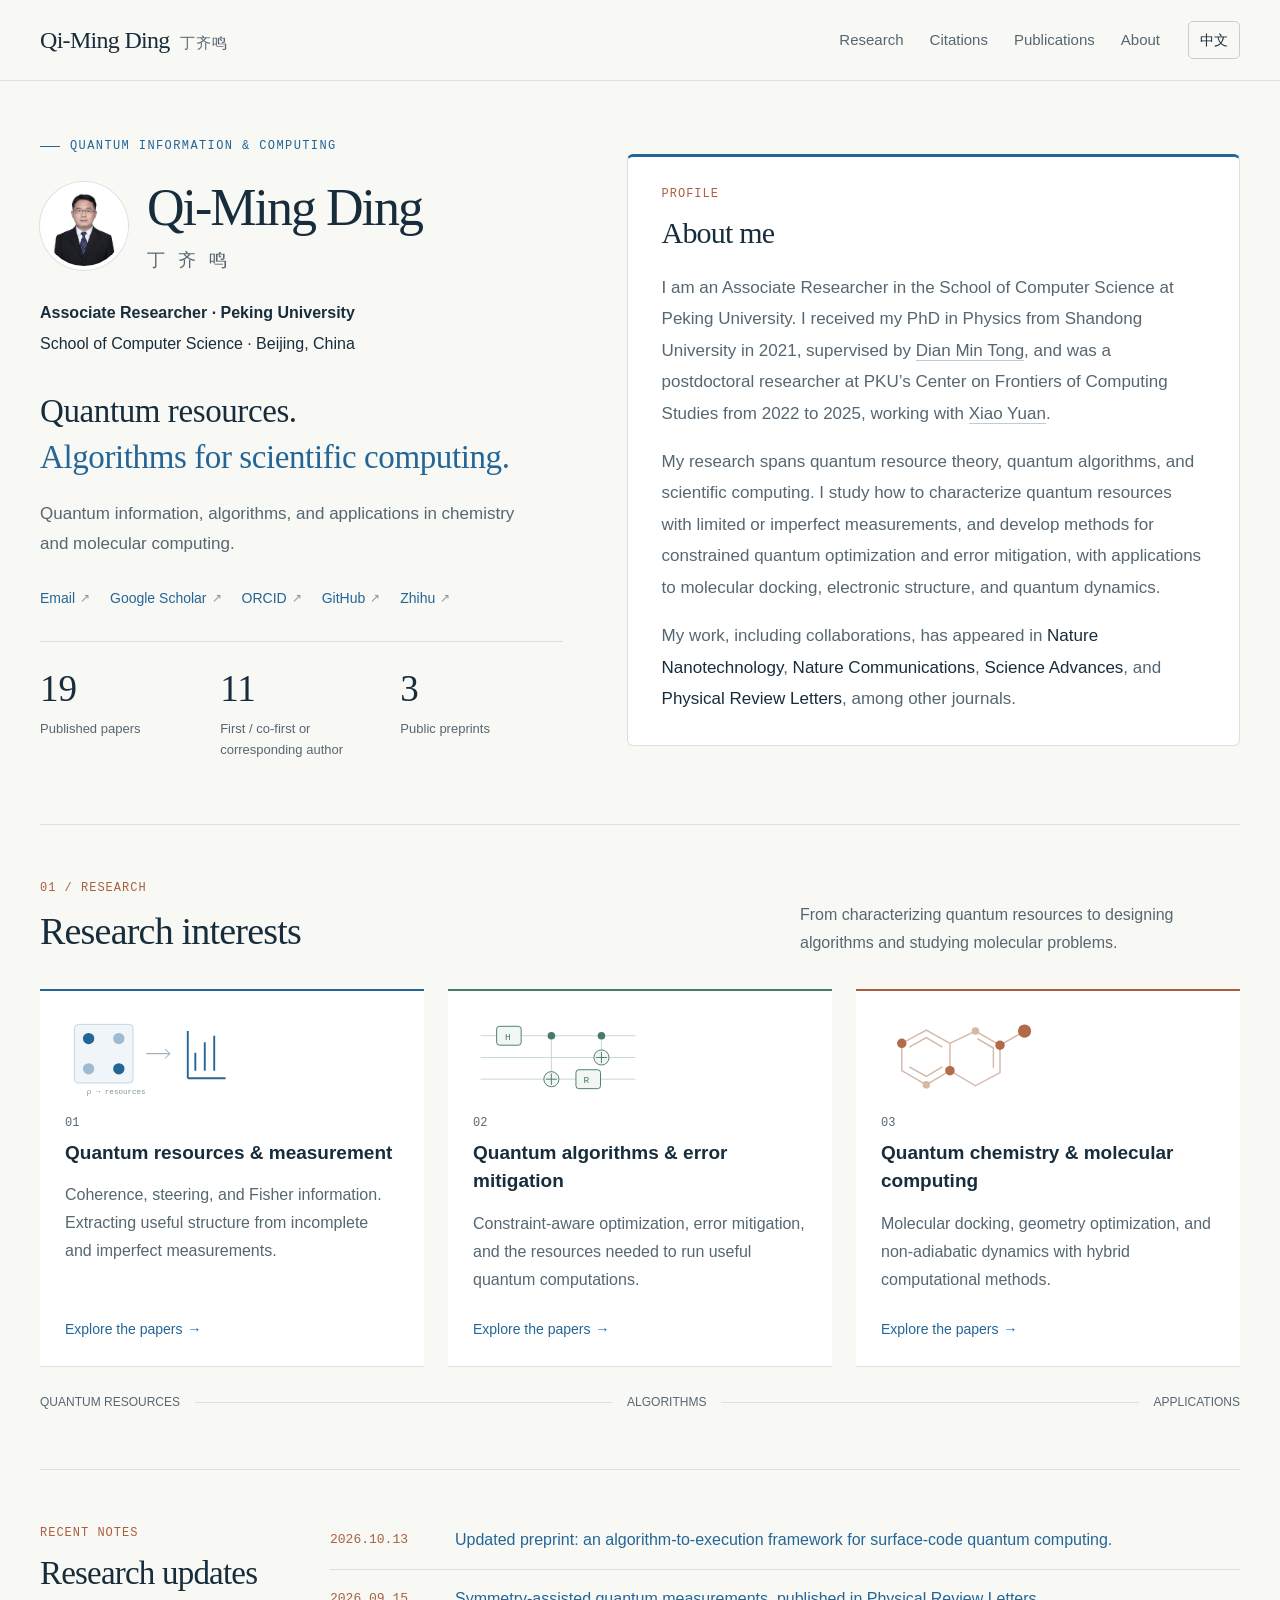
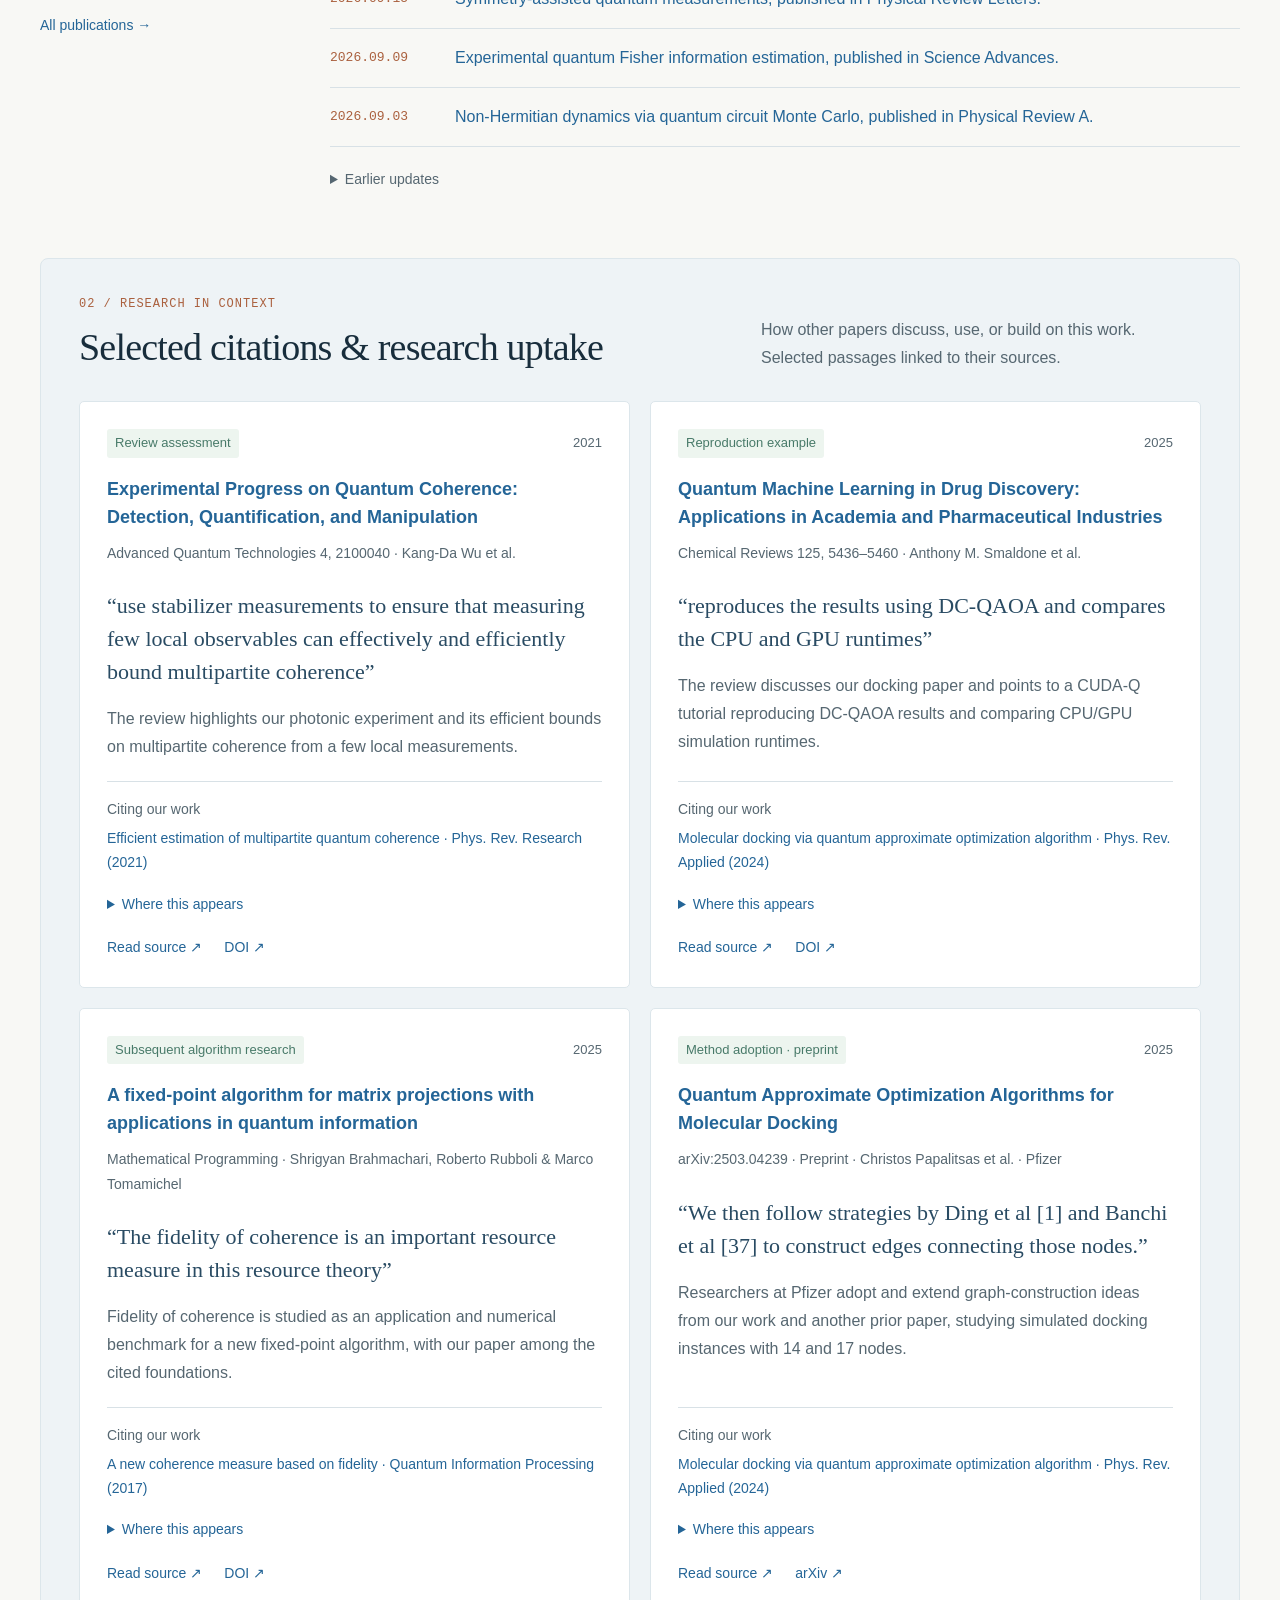
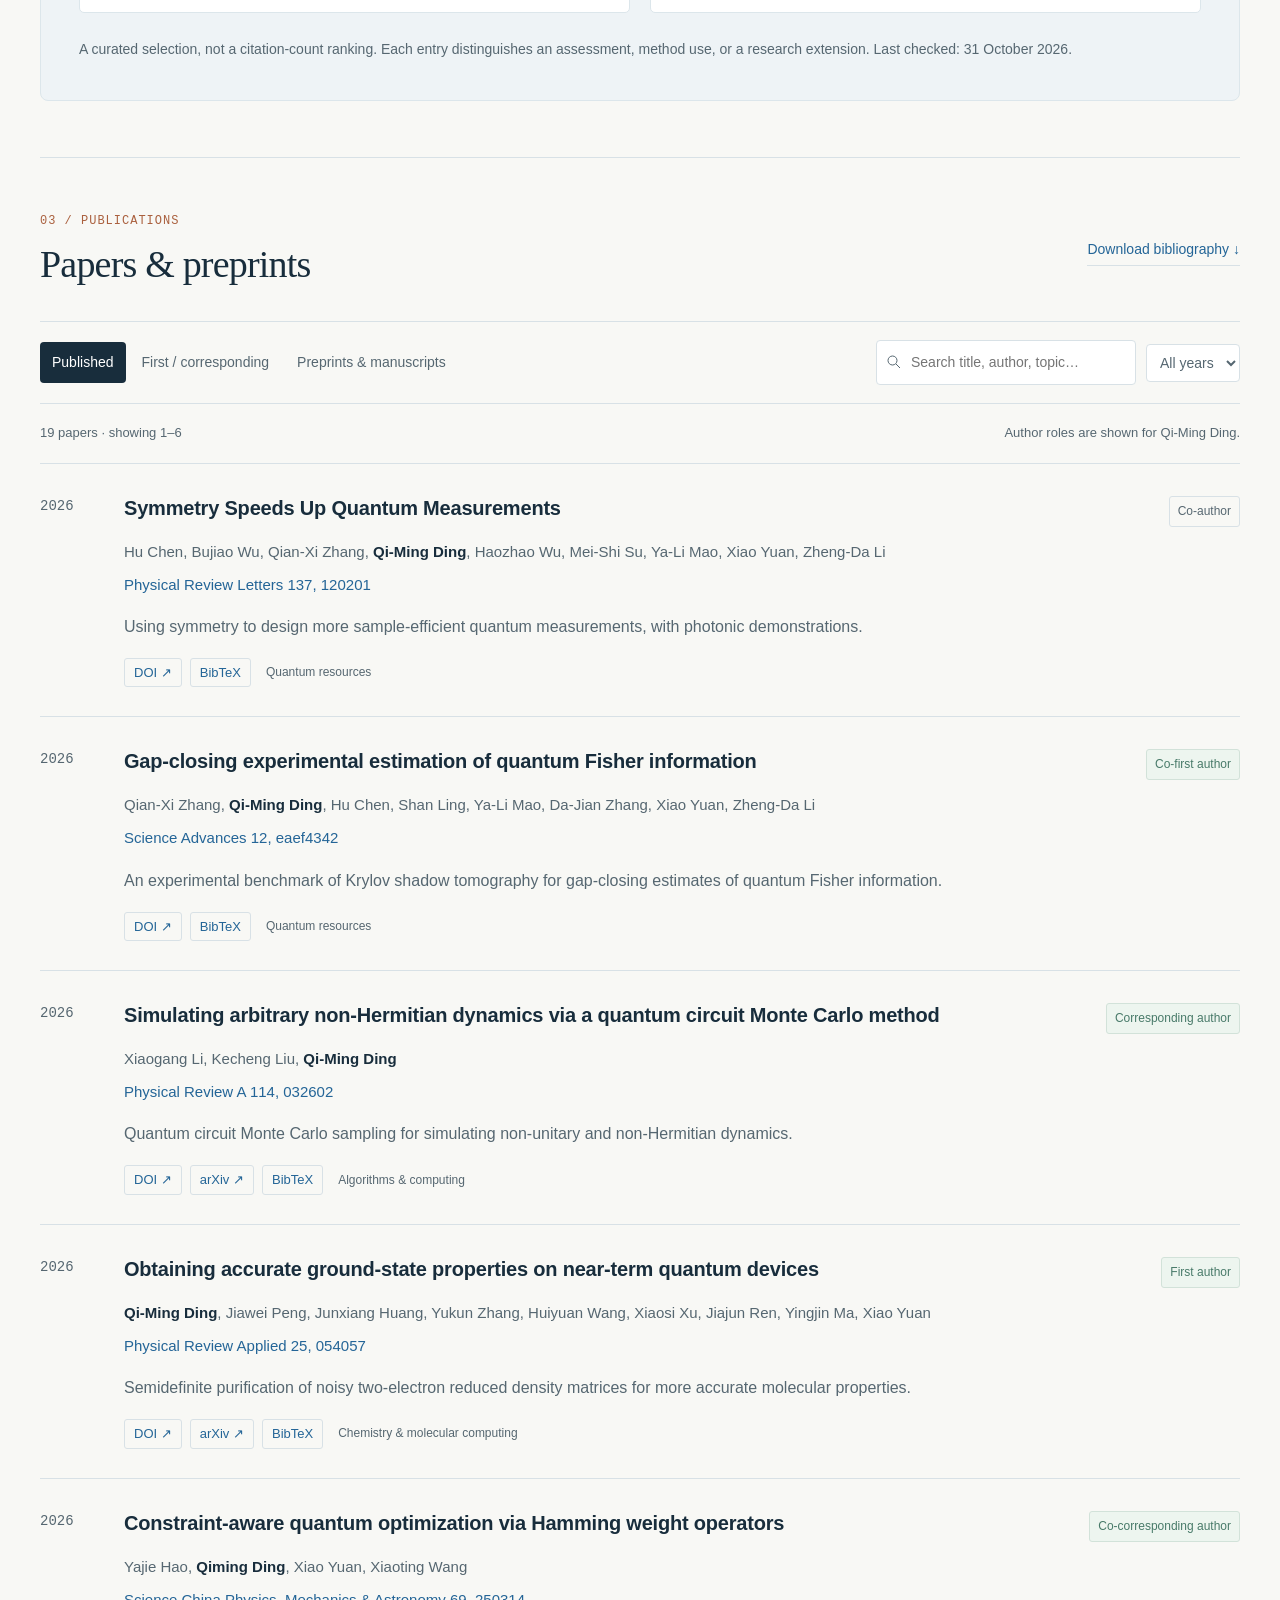
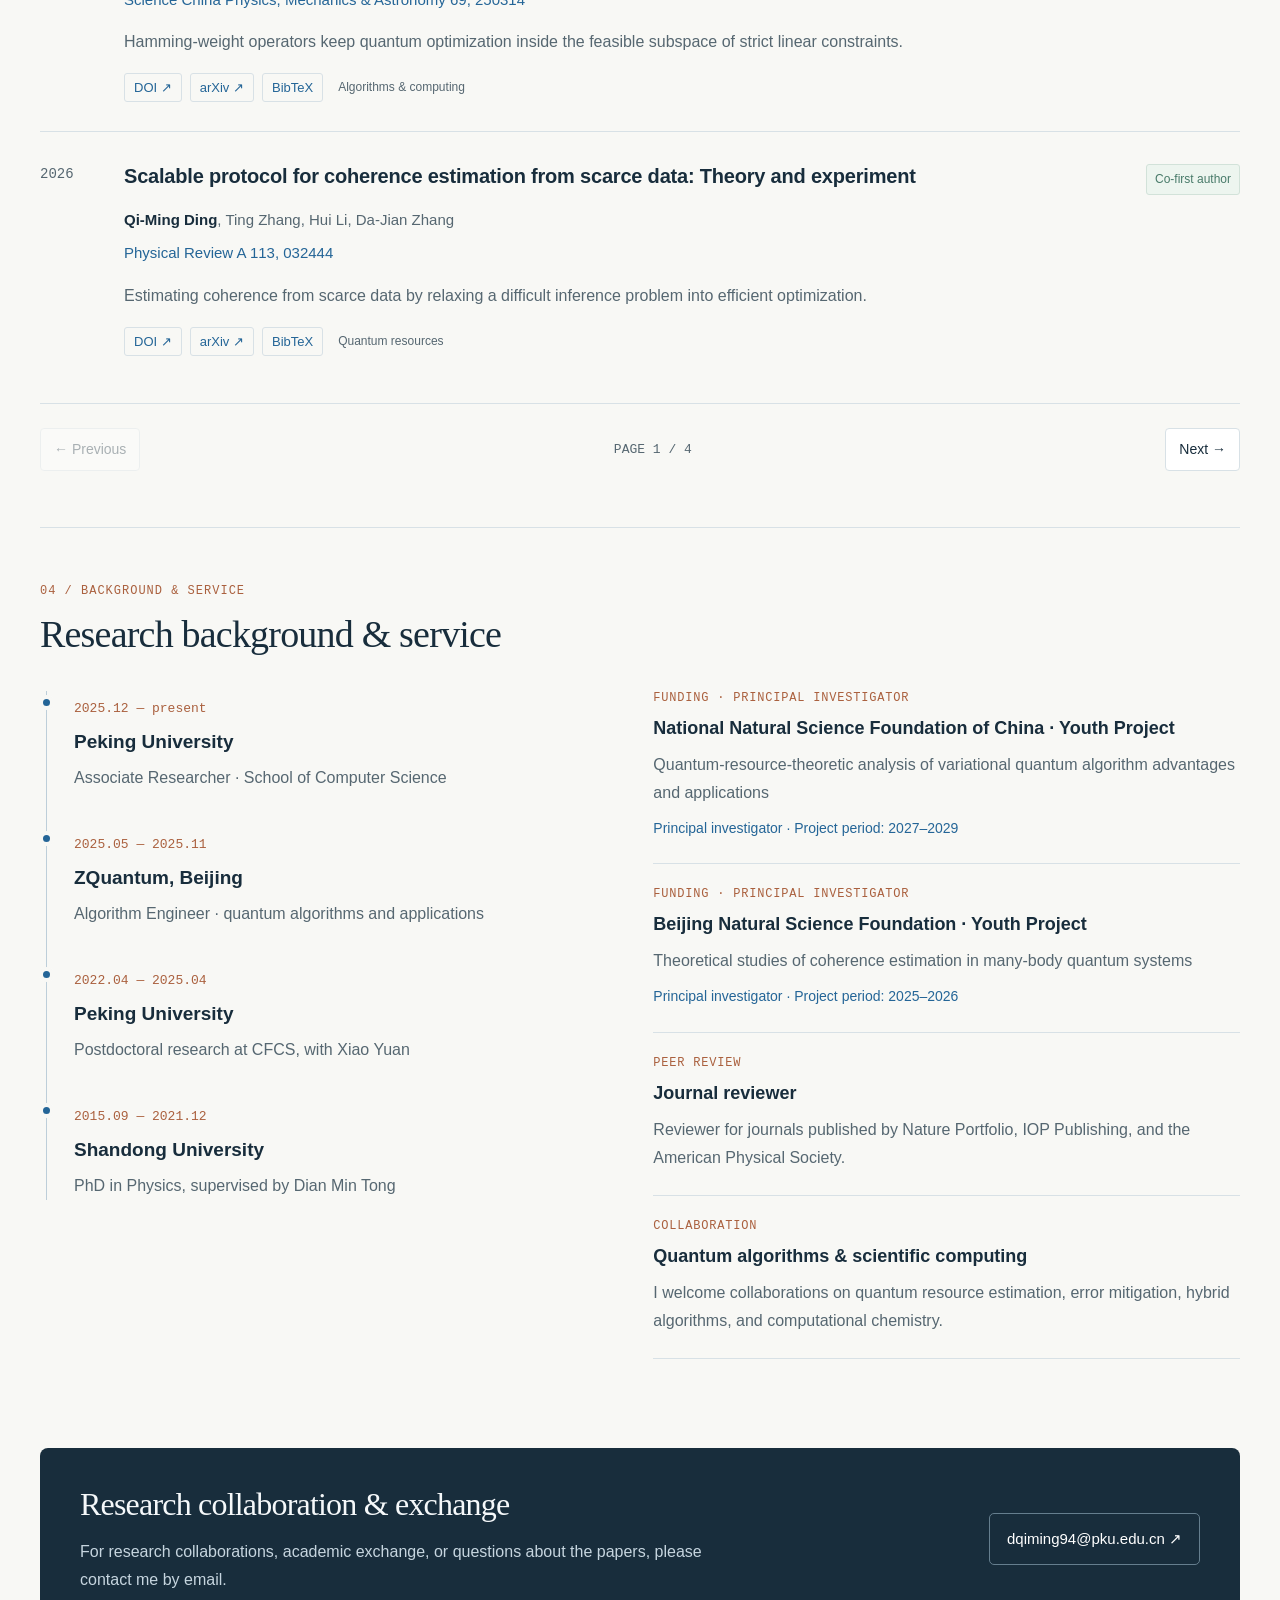
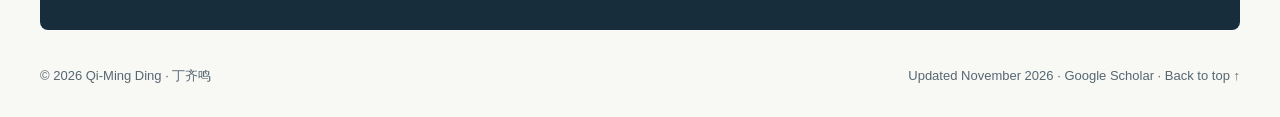
==== commit 908ee7b9: "Add files via upload" ====
--- a/index.html
+++ b/index.html
@@ -3,59 +3,57 @@
 <meta name="description" content="Qi-Ming Ding, quantum information and computing researcher at Peking University. Quantum resources, algorithms, error mitigation, and computational chemistry.">
 <link rel="canonical" href="https://geeeekding.github.io/"><meta property="og:title" content="Qi-Ming Ding 丁齐鸣 · Quantum Information & Computing"><meta property="og:description" content="Quantum resources, practical algorithms, and computational chemistry. Explore publications and selected research citations."><meta property="og:image" content="https://geeeekding.github.io/assets/qiming2024.jpg">
 <meta name="theme-color" content="#f8f8f5"><title>Qi-Ming Ding 丁齐鸣 · Quantum Information & Computing</title>
-<link rel="icon" href="assets/favicon.svg" type="image/svg+xml"><link rel="stylesheet" href="assets/site.css"><script src="assets/bibliography.js" defer></script><script src="assets/site.js" defer></script>
+<link rel="icon" href="assets/favicon.svg" type="image/svg+xml"><link rel="stylesheet" href="assets/site.css?v=20261101"><script src="assets/bibliography.js" defer></script><script src="assets/site.js?v=20261101" defer></script>
 </head><body><a class="skip" href="#main">Skip to content</a><div class="reading-progress" aria-hidden="true"></div>
 <header class="site-header"><div class="wrap header-inner"><a class="wordmark" href="#">Qi-Ming Ding<span>丁齐鸣</span></a><nav class="main-nav" aria-label="Main navigation">
 <a href="#research"><span data-en="Research" data-zh="研究" >Research</span></a><a href="#impact"><span data-en="Citations" data-zh="学术引用" >Citations</span></a><a href="#publications"><span data-en="Publications" data-zh="论文" >Publications</span></a><a href="#journey"><span data-en="About" data-zh="经历" >About</span></a></nav><button id="language-toggle" class="lang-button" type="button" aria-label="Switch to Chinese">中文</button></div></header>
 <main id="main" class="wrap">
-<section class="hero" aria-labelledby="name"><div><div class="eyebrow"><span data-en="Quantum information &amp; computing" data-zh="量子信息与量子计算" >Quantum information &amp; computing</span></div>
-<div class="profile-line"><img src="assets/qiming2024.jpg" alt="Portrait of Qi-Ming Ding 丁齐鸣" class="portrait" width="76" height="76"><h1 id="name">Qi-Ming Ding<small>丁 齐 鸣</small></h1></div>
-<div class="position"><strong><span data-en="Associate Researcher · Peking University" data-zh="副研究员 · 北京大学" >Associate Researcher · Peking University</span></strong><br><span data-en="School of Computer Science · Beijing, China" data-zh="计算机学院 · 中国 北京" >School of Computer Science · Beijing, China</span></div>
-<p class="hero-statement lang-en">Understanding quantum resources.<br><em>Building useful quantum algorithms.</em></p>
-<p class="hero-statement lang-zh">理解量子资源，<br><em>探索量子算法的实际用途。</em></p>
-<div class="hero-bio lang-en">I work on quantum resources, near-term algorithms, and error mitigation, with applications in chemistry and drug discovery. Previously, I was a postdoctoral fellow at PKU's CFCS with <a href="https://qtheorist.site/" target="_blank" rel="noopener noreferrer" >Xiao Yuan</a>, and received my PhD at Shandong University with <a href="https://www.researchgate.net/profile/Dianmin-Tong" target="_blank" rel="noopener noreferrer" >Dian Min Tong</a>.</div>
-<div class="hero-bio lang-zh">我研究量子资源、近期量子算法与错误缓解，并探索其在计算化学和药物研发中的应用。此前在北京大学前沿计算研究中心从事博士后研究，合作导师为<a href="https://qtheorist.site/" target="_blank" rel="noopener noreferrer" >袁骁</a>；博士毕业于山东大学，导师为<a href="https://www.researchgate.net/profile/Dianmin-Tong" target="_blank" rel="noopener noreferrer" >仝殿民</a>。</div>
-<div class="profile-links"><a href="mailto:dqiming94@pku.edu.cn">Email</a><a href="https://scholar.google.com/citations?user=Pl5r_UgAAAAJ" target="_blank" rel="noopener noreferrer" >Google Scholar</a><a href="https://orcid.org/0000-0002-0548-6519" target="_blank" rel="noopener noreferrer" >ORCID</a><a href="https://github.com/geeeekDing" target="_blank" rel="noopener noreferrer" >GitHub</a><a href="https://www.zhihu.com/people/curry-paul" target="_blank" rel="noopener noreferrer" >Zhihu</a></div>
-<div class="hero-stats"><div class="stat"><strong>19</strong><span data-en="Peer-reviewed papers" data-zh="已正式发表论文" >Peer-reviewed papers</span></div><div class="stat"><strong>11</strong><span data-en="First / co-first or corresponding author" data-zh="第一／共同第一或通讯作者论文" >First / co-first or corresponding author</span></div><div class="stat"><strong>3</strong><span data-en="Public preprints" data-zh="公开预印本" >Public preprints</span></div></div></div>
-<section class="playground" aria-labelledby="playground-title"><div class="playground-head"><span id="playground-title"><i class="live-dot" aria-hidden="true"></i><span data-en="A qubit you can explore" data-zh="一个可以探索的量子比特" >A qubit you can explore</span></span><span class="toy-label">ρ = (I + r · σ) / 2</span></div>
-<svg class="bloch-scene" viewBox="0 0 320 265" role="img" aria-label="Interactive Bloch sphere representation of a qubit"><defs><radialGradient id="sphere-fill"><stop offset="0" stop-color="#edf5fb"/><stop offset="1" stop-color="#f8fafc" stop-opacity=".3"/></radialGradient><marker id="vector-arrow" viewBox="0 0 8 8" refX="6" refY="4" markerWidth="5" markerHeight="5" orient="auto"><path d="m0 0 8 4-8 4" fill="#246597"/></marker></defs><circle cx="160" cy="136" r="103" fill="url(#sphere-fill)"/><circle class="sphere-line" cx="160" cy="136" r="103"/><ellipse class="sphere-line sphere-dashed" cx="160" cy="136" rx="103" ry="43.53"/><path class="sphere-line" d="M249.20 157.76 L248.86 149.55 L247.85 141.22 L246.16 132.86 L243.82 124.52 L240.84 116.27 L237.25 108.17 L233.07 100.29 L228.33 92.67 L223.07 85.38 L217.34 78.48 L211.16 72.02 L204.60 66.04 L197.70 60.59 L190.51 55.72 L183.09 51.46 L175.49 47.85 L167.77 44.90 L160.00 42.65 L152.23 41.11 L144.51 40.29 L136.91 40.20 L129.49 40.84 L122.30 42.20 L115.40 44.27 L108.84 47.05 L102.66 50.50 L96.93 54.60 L91.67 59.32 L86.93 64.63 L82.75 70.48 L79.16 76.82 L76.18 83.62 L73.84 90.82 L72.15 98.36 L71.14 106.18 L70.80 114.24 L71.14 122.45 L72.15 130.78 L73.84 139.14 L76.18 147.48 L79.16 155.73 L82.75 163.83 L86.93 171.71 L91.67 179.33 L96.93 186.62 L102.66 193.52 L108.84 199.98 L115.40 205.96 L122.30 211.41 L129.49 216.28 L136.91 220.54 L144.51 224.15 L152.23 227.10 L160.00 229.35 L167.77 230.89 L175.49 231.71 L183.09 231.80 L190.51 231.16 L197.70 229.80 L204.60 227.73 L211.16 224.95 L217.34 221.50 L223.07 217.40 L228.33 212.68 L233.07 207.37 L237.25 201.52 L240.84 195.18 L243.82 188.38 L246.16 181.18 L247.85 173.64 L248.86 165.82 L249.20 157.76 Z"/><path class="sphere-axis" d="M160 27.7v216.6M56.5 110.8l207 50.4M219.7 92.3l-119.4 87.4"/><text class="sphere-text" x="145" y="18">|0⟩</text><text class="sphere-text" x="145" y="263">|1⟩</text><text class="sphere-text" x="269" y="168">x</text><text class="sphere-text" x="87" y="190">y</text><path id="state-projection" class="sphere-line sphere-dashed" d="M160 136L205 100"/><line id="state-vector" class="vector-line" x1="160" y1="136" x2="185" y2="100" marker-end="url(#vector-arrow)"/><circle id="state-point" class="state-point" cx="185" cy="100" r="5"/><circle cx="160" cy="136" r="2.5" fill="#849aa8"/></svg>
-<div class="coherence-readout"><div class="readout-label"><span data-en="Coherence" data-zh="量子相干性" >Coherence</span> <span>C<sub>l₁</sub>(ρ)</span></div><strong id="coherence-value">0.736</strong></div>
-<div class="control-row"><label for="theta"><span data-en="Polar angle θ" data-zh="极角 θ" >Polar angle θ</span></label><input id="theta" type="range" min="0" max="180" value="60"><output id="theta-value" for="theta">60°</output></div>
-<div class="control-row"><label for="phi"><span data-en="Phase φ" data-zh="相位 φ" >Phase φ</span></label><input id="phi" type="range" min="0" max="360" value="30"><output id="phi-value" for="phi">30°</output></div>
-<div class="control-row"><label for="radius"><span data-en="Bloch length r" data-zh="Bloch向量长度 r" >Bloch length r</span></label><input id="radius" type="range" min="0" max="100" value="85"><output id="radius-value" for="radius">0.85</output></div>
-<div class="state-presets"><button type="button" data-state="plus">|+⟩</button><button type="button" data-state="zero">|0⟩</button><button type="button" data-state="mixed"><span data-en="Maximally mixed" data-zh="最大混合态" >Maximally mixed</span></button></div>
-<details class="matrix-details"><summary><span data-en="Look inside the density matrix" data-zh="看看密度矩阵" >Look inside the density matrix</span></summary><div class="density-matrix"><span id="rho00"></span><span id="rho01"></span><span id="rho10"></span><span id="rho11"></span></div></details>
-<p data-en="Illustration in the computational basis. Cₗ₁ = r sin θ; changing phase alone leaves its value unchanged." data-zh="计算基下的单量子比特示意。Cₗ₁ = r sin θ；单独改变相位不会改变该相干性度量。" class="toy-note">Illustration in the computational basis. Cₗ₁ = r sin θ; changing phase alone leaves its value unchanged.</p></section></section>
-
-<section id="research" class="section"><div class="section-heading"><div><span class="section-no">01 / RESEARCH</span><h2 data-en="Three connected directions" data-zh="三个相互联系的研究方向" >Three connected directions</h2></div><p data-en="From characterizing quantum resources to designing algorithms and studying molecular problems." data-zh="从量子资源表征出发，连接算法设计与分子问题研究。" >From characterizing quantum resources to designing algorithms and studying molecular problems.</p></div><div class="research-grid"><article class="research-card"><svg viewBox="0 0 180 85" aria-hidden="true"><rect x="10" y="8" width="62" height="62" rx="4" fill="#f0f5fa" stroke="#c3d4df"/><g fill="#246597"><circle cx="25" cy="23" r="6"/><circle cx="57" cy="55" r="6"/><circle cx="57" cy="23" r="6" opacity=".4"/><circle cx="25" cy="55" r="6" opacity=".4"/></g><path d="M86 39h25m-5-5 5 5-5 5" fill="none" stroke="#849ba9"/><path d="M130 65V15m0 50h40m-32-8V38m10 19V27m10 30V20" fill="none" stroke="#246597" stroke-width="2"/><text x="23" y="82" font-size="8" fill="#7f919b" font-family="monospace">ρ → resources</text></svg><span class="field-no">01</span><h3 data-en="Quantifying quantum resources" data-zh="量化量子资源" >Quantifying quantum resources</h3><p data-en="Coherence, steering, and Fisher information. Extracting useful structure from incomplete and imperfect measurements." data-zh="相干性、量子导引与费舍尔信息。从有限且不完美的测量中提取资源信息。" >Coherence, steering, and Fisher information. Extracting useful structure from incomplete and imperfect measurements.</p><button class="text-button research-filter" data-topic="resources" type="button"><span data-en="Explore the papers" data-zh="查看相关论文" >Explore the papers</span></button></article><article class="research-card"><svg viewBox="0 0 180 85" aria-hidden="true"><g stroke="#c5d8d0" fill="none"><path d="M8 20h164M8 43h164M8 66h164"/><path d="M83 20v46M136 20v23"/></g><g fill="#487a69"><circle cx="83" cy="20" r="4"/><circle cx="136" cy="20" r="4"/></g><g stroke="#487a69" fill="#f2f7f4"><rect x="25" y="10" width="26" height="20" rx="3"/><rect x="109" y="56" width="26" height="20" rx="3"/><circle cx="83" cy="66" r="8"/><circle cx="136" cy="43" r="8"/></g><path d="M77 66h12m-6-6v12m47-29h12m-6-6v12" stroke="#487a69"/><g font-size="10" font-family="monospace" fill="#487a69"><text x="34" y="24">H</text><text x="117" y="70">R</text></g></svg><span class="field-no">02</span><h3 data-en="Making algorithms practical" data-zh="让算法适配真实设备" >Making algorithms practical</h3><p data-en="Constraint-aware optimization, error mitigation, and the resources needed to run useful quantum computations." data-zh="约束感知优化、错误缓解，以及运行量子计算所需的资源评估。" >Constraint-aware optimization, error mitigation, and the resources needed to run useful quantum computations.</p><button class="text-button research-filter" data-topic="algorithms" type="button"><span data-en="Explore the papers" data-zh="查看相关论文" >Explore the papers</span></button></article><article class="research-card"><svg viewBox="0 0 180 85" aria-hidden="true"><g fill="none" stroke="#d4b8a9" stroke-width="1.5"><path d="m48 14 25 14v29L48 72 22 57V28zM73 28l27-13 26 15v29l-26 14-27-16m53-27 26-15"/><path d="m30 32 18-10 17 10M30 53l18 10 17-10m37-30 17 10v21"/></g><g fill="#b36a49"><circle cx="22" cy="28" r="5"/><circle cx="73" cy="57" r="5"/><circle cx="126" cy="30" r="5"/><circle cx="152" cy="15" r="7"/></g><g fill="#d7b8a5"><circle cx="48" cy="72" r="4"/><circle cx="100" cy="15" r="4"/></g></svg><span class="field-no">03</span><h3 data-en="From circuits to molecules" data-zh="从量子线路到分子问题" >From circuits to molecules</h3><p data-en="Molecular docking, geometry optimization, and non-adiabatic dynamics with hybrid computational methods." data-zh="利用混合计算方法，研究分子对接、几何优化与非绝热动力学。" >Molecular docking, geometry optimization, and non-adiabatic dynamics with hybrid computational methods.</p><button class="text-button research-filter" data-topic="chemistry" type="button"><span data-en="Explore the papers" data-zh="查看相关论文" >Explore the papers</span></button></article></div><div class="research-strip"><span>QUANTUM RESOURCES</span><i class="strip-line"></i><span>ALGORITHMS</span><i class="strip-line"></i><span>APPLICATIONS</span></div></section>
-
-<section class="section news-section" id="news"><div class="news-head"><span class="section-no">RECENT NOTES</span><h2 data-en="Research updates" data-zh="研究动态" >Research updates</h2><a class="small-link" href="#publications"><span data-en="All publications →" data-zh="查看全部论文 →" >All publications →</span></a></div><div><div class="news-item"><time datetime="2026-10-13">2026.10.13</time><p><a href="https://arxiv.org/abs/2609.10965v2" target="_blank" rel="noopener noreferrer" ><span data-en="Updated preprint: an algorithm-to-execution framework for surface-code quantum computing." data-zh="表面码量子计算的算法到执行框架预印本更新至v2。" >Updated preprint: an algorithm-to-execution framework for surface-code quantum computing.</span></a></p></div><div class="news-item"><time datetime="2026-09-15">2026.09.15</time><p><a href="https://doi.org/10.1103/q9lf-cp11" target="_blank" rel="noopener noreferrer" ><span data-en="Symmetry-assisted quantum measurements, published in Physical Review Letters." data-zh="对称性辅助量子测量研究发表于Physical Review Letters。" >Symmetry-assisted quantum measurements, published in Physical Review Letters.</span></a></p></div><div class="news-item"><time datetime="2026-09-09">2026.09.09</time><p><a href="https://doi.org/10.1126/sciadv.aef4342" target="_blank" rel="noopener noreferrer" ><span data-en="Experimental quantum Fisher information estimation, published in Science Advances." data-zh="量子费舍尔信息估计的实验研究发表于Science Advances。" >Experimental quantum Fisher information estimation, published in Science Advances.</span></a></p></div><div class="news-item"><time datetime="2026-09-03">2026.09.03</time><p><a href="https://doi.org/10.1103/yd74-5t5x" target="_blank" rel="noopener noreferrer" ><span data-en="Non-Hermitian dynamics via quantum circuit Monte Carlo, published in Physical Review A." data-zh="量子线路蒙特卡洛模拟非厄米动力学研究发表于Physical Review A。" >Non-Hermitian dynamics via quantum circuit Monte Carlo, published in Physical Review A.</span></a></p></div><details class="news-more"><summary><span data-en="Earlier updates" data-zh="更早的动态" >Earlier updates</span></summary><div class="news-item"><time datetime="2026-05-21">2026.05.21</time><p><a href="https://doi.org/10.1103/lx3w-w6jx" target="_blank" rel="noopener noreferrer" ><span data-en="Error mitigation for accurate molecular ground-state properties, published in Physical Review Applied." data-zh="面向精确分子基态性质的错误缓解研究发表于Physical Review Applied。" >Error mitigation for accurate molecular ground-state properties, published in Physical Review Applied.</span></a></p></div><div class="news-item"><time datetime="2026-03-26">2026.03.26</time><p><a href="https://doi.org/10.1007/s11433-025-2895-4" target="_blank" rel="noopener noreferrer" ><span data-en="Constraint-aware quantum optimization, published in Science China Physics, Mechanics &amp; Astronomy." data-zh="约束感知量子优化研究发表于Science China Physics, Mechanics &amp; Astronomy。" >Constraint-aware quantum optimization, published in Science China Physics, Mechanics &amp; Astronomy.</span></a></p></div><div class="news-item"><time datetime="2026-03-26">2026.03.26</time><p><a href="https://doi.org/10.1103/g8sh-hts2" target="_blank" rel="noopener noreferrer" ><span data-en="Coherence estimation from scarce data, published in Physical Review A." data-zh="稀缺数据下的相干性估计研究发表于Physical Review A。" >Coherence estimation from scarce data, published in Physical Review A.</span></a></p></div><div class="news-item"><time datetime="2026-03-02">2026.03.02</time><p><a href="https://doi.org/10.1103/wgqg-hfw8" target="_blank" rel="noopener noreferrer" ><span data-en="Reliable quantum steering detection, published in Physical Review Letters." data-zh="可靠量子导引探测研究发表于Physical Review Letters。" >Reliable quantum steering detection, published in Physical Review Letters.</span></a></p></div><div class="news-item"><time datetime="2026-01-13">2026.01.13</time><p><a href="https://doi.org/10.1021/acs.jctc.5c01435" target="_blank" rel="noopener noreferrer" ><span data-en="Molecular geometry optimization with hybrid quantum–classical computing, published in JCTC." data-zh="混合量子—经典分子几何优化研究发表于JCTC。" >Molecular geometry optimization with hybrid quantum–classical computing, published in JCTC.</span></a></p></div></details></div></section>
-
-<section id="impact" class="impact-section"><div class="section-heading"><div><span class="section-no">02 / RESEARCH IN CONTEXT</span><h2 data-en="Selected citations &amp; research uptake" data-zh="正面引用与研究应用" >Selected citations &amp; research uptake</h2></div><p data-en="How other papers discuss, use, or build on this work. Selected passages linked to their sources." data-zh="其他论文如何评价、采用或拓展这些工作。每条摘录均链接至原始出处。" >How other papers discuss, use, or build on this work. Selected passages linked to their sources.</p></div><div class="citation-grid"><article class="citation-card"><div class="citation-top"><span data-en="Review assessment" data-zh="综述评价" class="citation-category">Review assessment</span><span>2021</span></div>
+<section class="hero" aria-labelledby="name"><div class="hero-profile"><div class="eyebrow"><span data-en="Quantum information &amp; computing" data-zh="量子信息与量子计算" >Quantum information &amp; computing</span></div>
+<div class="profile-line"><img src="assets/qiming2024.jpg" alt="Portrait of Qi-Ming Ding 丁齐鸣" class="portrait" width="88" height="88"><h1 id="name">Qi-Ming Ding<small>丁 齐 鸣</small></h1></div>
+<div class="position"><strong><span data-en="Associate Researcher · Peking University" data-zh="北京大学计算机学院 · 副研究员" >Associate Researcher · Peking University</span></strong><br><span data-en="School of Computer Science · Beijing, China" data-zh="中国 · 北京" >School of Computer Science · Beijing, China</span></div>
+<p class="hero-statement lang-en">Quantum resources.<br><em>Algorithms for scientific computing.</em></p>
+<p class="hero-statement lang-zh">量子资源理论<br><em>与量子算法应用</em></p>
+<p data-en="Quantum information, algorithms, and applications in chemistry and molecular computing." data-zh="关注量子信息的基础问题，探索量子计算在科学计算中的应用。" class="hero-bio">Quantum information, algorithms, and applications in chemistry and molecular computing.</p>
+<div class="profile-links"><a href="mailto:dqiming94@pku.edu.cn"><span data-en="Email" data-zh="邮箱" >Email</span></a><a href="https://scholar.google.com/citations?user=Pl5r_UgAAAAJ" target="_blank" rel="noopener noreferrer" >Google Scholar</a><a href="https://orcid.org/0000-0002-0548-6519" target="_blank" rel="noopener noreferrer" >ORCID</a><a href="https://github.com/geeeekDing" target="_blank" rel="noopener noreferrer" >GitHub</a><a href="https://www.zhihu.com/people/curry-paul" target="_blank" rel="noopener noreferrer" ><span data-en="Zhihu" data-zh="知乎" >Zhihu</span></a></div>
+<div class="hero-stats"><div class="stat"><strong>19</strong><span data-en="Published papers" data-zh="已发表论文" >Published papers</span></div><div class="stat"><strong>11</strong><span data-en="First / co-first or corresponding author" data-zh="第一、共同第一或通讯作者论文" >First / co-first or corresponding author</span></div><div class="stat"><strong>3</strong><span data-en="Public preprints" data-zh="公开预印本" >Public preprints</span></div></div></div>
+<section class="about-panel" id="about" aria-labelledby="about-title"><div class="section-no"><span data-en="PROFILE" data-zh="关于我" >PROFILE</span></div><h2 id="about-title"><span data-en="About me" data-zh="个人简介" >About me</span></h2>
+<div class="lang-en about-copy"><p>I am an Associate Researcher in the School of Computer Science at Peking University. I received my PhD in Physics from Shandong University in 2021, supervised by <a href="https://www.researchgate.net/profile/Dianmin-Tong" target="_blank" rel="noopener noreferrer" >Dian Min Tong</a>, and was a postdoctoral researcher at PKU’s Center on Frontiers of Computing Studies from 2022 to 2025, working with <a href="https://qtheorist.site/" target="_blank" rel="noopener noreferrer" >Xiao Yuan</a>.</p>
+<p>My research spans quantum resource theory, quantum algorithms, and scientific computing. I study how to characterize quantum resources with limited or imperfect measurements, and develop methods for constrained quantum optimization and error mitigation, with applications to molecular docking, electronic structure, and quantum dynamics.</p>
+<p>My work, including collaborations, has appeared in <em>Nature Nanotechnology</em>, <em>Nature Communications</em>, <em>Science Advances</em>, and <em>Physical Review Letters</em>, among other journals.</p></div>
+<div class="lang-zh about-copy"><p>我目前在北京大学计算机学院任副研究员。2021年于山东大学获得理学博士学位，导师为<a href="https://www.researchgate.net/profile/Dianmin-Tong" target="_blank" rel="noopener noreferrer" >仝殿民教授</a>；2022—2025年在北京大学前沿计算研究中心从事博士后研究，合作导师为<a href="https://qtheorist.site/" target="_blank" rel="noopener noreferrer" >袁骁研究员</a>。</p>
+<p>我的研究围绕量子资源理论、量子算法与科学计算展开：一方面，研究如何利用有限且存在误差的测量来表征量子资源；另一方面，探索含约束的量子优化、错误缓解，以及量子计算在分子对接、电子结构和动力学模拟中的应用。</p>
+<p>相关研究成果发表于 <em>Nature Nanotechnology</em>、<em>Nature Communications</em>、<em>Science Advances</em>、<em>Physical Review Letters</em> 等期刊。</p></div>
+</section></section>
+
+<section id="research" class="section"><div class="section-heading"><div><span class="section-no">01 / RESEARCH</span><h2 data-en="Research interests" data-zh="研究方向" >Research interests</h2></div><p data-en="From characterizing quantum resources to designing algorithms and studying molecular problems." data-zh="从量子信息的基础理论出发，研究量子算法，并探索其在分子科学中的应用。" >From characterizing quantum resources to designing algorithms and studying molecular problems.</p></div><div class="research-grid"><article class="research-card"><svg viewBox="0 0 180 85" aria-hidden="true"><rect x="10" y="8" width="62" height="62" rx="4" fill="#f0f5fa" stroke="#c3d4df"/><g fill="#246597"><circle cx="25" cy="23" r="6"/><circle cx="57" cy="55" r="6"/><circle cx="57" cy="23" r="6" opacity=".4"/><circle cx="25" cy="55" r="6" opacity=".4"/></g><path d="M86 39h25m-5-5 5 5-5 5" fill="none" stroke="#849ba9"/><path d="M130 65V15m0 50h40m-32-8V38m10 19V27m10 30V20" fill="none" stroke="#246597" stroke-width="2"/><text x="23" y="82" font-size="8" fill="#7f919b" font-family="monospace">ρ → resources</text></svg><span class="field-no">01</span><h3 data-en="Quantum resources &amp; measurement" data-zh="量子资源与量子测量" >Quantum resources &amp; measurement</h3><p data-en="Coherence, steering, and Fisher information. Extracting useful structure from incomplete and imperfect measurements." data-zh="研究量子相干性、量子导引与费舍尔信息，发展适用于有限测量与噪声条件的资源表征方法。" >Coherence, steering, and Fisher information. Extracting useful structure from incomplete and imperfect measurements.</p><button class="text-button research-filter" data-topic="resources" type="button"><span data-en="Explore the papers" data-zh="查看相关论文" >Explore the papers</span></button></article><article class="research-card"><svg viewBox="0 0 180 85" aria-hidden="true"><g stroke="#c5d8d0" fill="none"><path d="M8 20h164M8 43h164M8 66h164"/><path d="M83 20v46M136 20v23"/></g><g fill="#487a69"><circle cx="83" cy="20" r="4"/><circle cx="136" cy="20" r="4"/></g><g stroke="#487a69" fill="#f2f7f4"><rect x="25" y="10" width="26" height="20" rx="3"/><rect x="109" y="56" width="26" height="20" rx="3"/><circle cx="83" cy="66" r="8"/><circle cx="136" cy="43" r="8"/></g><path d="M77 66h12m-6-6v12m47-29h12m-6-6v12" stroke="#487a69"/><g font-size="10" font-family="monospace" fill="#487a69"><text x="34" y="24">H</text><text x="117" y="70">R</text></g></svg><span class="field-no">02</span><h3 data-en="Quantum algorithms &amp; error mitigation" data-zh="量子算法与错误缓解" >Quantum algorithms &amp; error mitigation</h3><p data-en="Constraint-aware optimization, error mitigation, and the resources needed to run useful quantum computations." data-zh="研究含约束的量子优化、错误缓解方法，以及量子计算的资源开销。" >Constraint-aware optimization, error mitigation, and the resources needed to run useful quantum computations.</p><button class="text-button research-filter" data-topic="algorithms" type="button"><span data-en="Explore the papers" data-zh="查看相关论文" >Explore the papers</span></button></article><article class="research-card"><svg viewBox="0 0 180 85" aria-hidden="true"><g fill="none" stroke="#d4b8a9" stroke-width="1.5"><path d="m48 14 25 14v29L48 72 22 57V28zM73 28l27-13 26 15v29l-26 14-27-16m53-27 26-15"/><path d="m30 32 18-10 17 10M30 53l18 10 17-10m37-30 17 10v21"/></g><g fill="#b36a49"><circle cx="22" cy="28" r="5"/><circle cx="73" cy="57" r="5"/><circle cx="126" cy="30" r="5"/><circle cx="152" cy="15" r="7"/></g><g fill="#d7b8a5"><circle cx="48" cy="72" r="4"/><circle cx="100" cy="15" r="4"/></g></svg><span class="field-no">03</span><h3 data-en="Quantum chemistry &amp; molecular computing" data-zh="量子化学与分子计算" >Quantum chemistry &amp; molecular computing</h3><p data-en="Molecular docking, geometry optimization, and non-adiabatic dynamics with hybrid computational methods." data-zh="利用混合计算方法，研究分子对接、几何优化与非绝热动力学。" >Molecular docking, geometry optimization, and non-adiabatic dynamics with hybrid computational methods.</p><button class="text-button research-filter" data-topic="chemistry" type="button"><span data-en="Explore the papers" data-zh="查看相关论文" >Explore the papers</span></button></article></div><div class="research-strip"><span>QUANTUM RESOURCES</span><i class="strip-line"></i><span>ALGORITHMS</span><i class="strip-line"></i><span>APPLICATIONS</span></div></section>
+
+<section class="section news-section" id="news"><div class="news-head"><span class="section-no">RECENT NOTES</span><h2 data-en="Research updates" data-zh="研究动态" >Research updates</h2><a class="small-link" href="#publications"><span data-en="All publications →" data-zh="查看全部论文 →" >All publications →</span></a></div><div><div class="news-item"><time datetime="2026-10-13">2026.10.13</time><p><a href="https://arxiv.org/abs/2609.10965v2" target="_blank" rel="noopener noreferrer" ><span data-en="Updated preprint: an algorithm-to-execution framework for surface-code quantum computing." data-zh="表面码量子计算的算法到执行框架预印本更新至v2。" >Updated preprint: an algorithm-to-execution framework for surface-code quantum computing.</span></a></p></div><div class="news-item"><time datetime="2026-09-15">2026.09.15</time><p><a href="https://doi.org/10.1103/q9lf-cp11" target="_blank" rel="noopener noreferrer" ><span data-en="Symmetry-assisted quantum measurements, published in Physical Review Letters." data-zh="对称性辅助量子测量研究发表于 Physical Review Letters。" >Symmetry-assisted quantum measurements, published in Physical Review Letters.</span></a></p></div><div class="news-item"><time datetime="2026-09-09">2026.09.09</time><p><a href="https://doi.org/10.1126/sciadv.aef4342" target="_blank" rel="noopener noreferrer" ><span data-en="Experimental quantum Fisher information estimation, published in Science Advances." data-zh="量子费舍尔信息估计的实验研究发表于 Science Advances。" >Experimental quantum Fisher information estimation, published in Science Advances.</span></a></p></div><div class="news-item"><time datetime="2026-09-03">2026.09.03</time><p><a href="https://doi.org/10.1103/yd74-5t5x" target="_blank" rel="noopener noreferrer" ><span data-en="Non-Hermitian dynamics via quantum circuit Monte Carlo, published in Physical Review A." data-zh="量子线路蒙特卡洛模拟非厄米动力学研究发表于 Physical Review A。" >Non-Hermitian dynamics via quantum circuit Monte Carlo, published in Physical Review A.</span></a></p></div><details class="news-more"><summary><span data-en="Earlier updates" data-zh="更早的动态" >Earlier updates</span></summary><div class="news-item"><time datetime="2026-05-21">2026.05.21</time><p><a href="https://doi.org/10.1103/lx3w-w6jx" target="_blank" rel="noopener noreferrer" ><span data-en="Error mitigation for accurate molecular ground-state properties, published in Physical Review Applied." data-zh="面向精确分子基态性质的错误缓解研究发表于 Physical Review Applied。" >Error mitigation for accurate molecular ground-state properties, published in Physical Review Applied.</span></a></p></div><div class="news-item"><time datetime="2026-03-26">2026.03.26</time><p><a href="https://doi.org/10.1007/s11433-025-2895-4" target="_blank" rel="noopener noreferrer" ><span data-en="Constraint-aware quantum optimization, published in Science China Physics, Mechanics &amp; Astronomy." data-zh="含约束的量子优化研究发表于 Science China Physics, Mechanics &amp; Astronomy。" >Constraint-aware quantum optimization, published in Science China Physics, Mechanics &amp; Astronomy.</span></a></p></div><div class="news-item"><time datetime="2026-03-26">2026.03.26</time><p><a href="https://doi.org/10.1103/g8sh-hts2" target="_blank" rel="noopener noreferrer" ><span data-en="Coherence estimation from scarce data, published in Physical Review A." data-zh="稀缺数据下的相干性估计研究发表于 Physical Review A。" >Coherence estimation from scarce data, published in Physical Review A.</span></a></p></div><div class="news-item"><time datetime="2026-03-02">2026.03.02</time><p><a href="https://doi.org/10.1103/wgqg-hfw8" target="_blank" rel="noopener noreferrer" ><span data-en="Reliable quantum steering detection, published in Physical Review Letters." data-zh="可靠量子导引探测研究发表于 Physical Review Letters。" >Reliable quantum steering detection, published in Physical Review Letters.</span></a></p></div><div class="news-item"><time datetime="2026-01-13">2026.01.13</time><p><a href="https://doi.org/10.1021/acs.jctc.5c01435" target="_blank" rel="noopener noreferrer" ><span data-en="Molecular geometry optimization with hybrid quantum–classical computing, published in JCTC." data-zh="混合量子—经典分子几何优化研究发表于 JCTC。" >Molecular geometry optimization with hybrid quantum–classical computing, published in JCTC.</span></a></p></div></details></div></section>
+
+<section id="impact" class="impact-section"><div class="section-heading"><div><span class="section-no">02 / RESEARCH IN CONTEXT</span><h2 data-en="Selected citations &amp; research uptake" data-zh="正面引用与研究应用" >Selected citations &amp; research uptake</h2></div><p data-en="How other papers discuss, use, or build on this work. Selected passages linked to their sources." data-zh="记录其他研究对本人工作的评价、复现与应用，并提供原文摘录及出处。" >How other papers discuss, use, or build on this work. Selected passages linked to their sources.</p></div><div class="citation-grid"><article class="citation-card"><div class="citation-top"><span data-en="Review assessment" data-zh="综述评价" class="citation-category">Review assessment</span><span>2021</span></div>
     <h3><a href="https://doi.org/10.1002/qute.202100040" target="_blank" rel="noopener noreferrer" >Experimental Progress on Quantum Coherence: Detection, Quantification, and Manipulation</a></h3><p class="citation-journal">Advanced Quantum Technologies 4, 2100040 · Kang-Da Wu et al.</p>
-    <blockquote><p>“use stabilizer measurements to ensure that measuring few local observables can effectively and efficiently bound multipartite coherence”</p></blockquote><p data-en="The review highlights our photonic experiment and its efficient bounds on multipartite coherence from a few local measurements." data-zh="综述介绍了我们的光子实验，并肯定少量局域测量可有效、高效地约束多体相干性。" class="citation-explanation">The review highlights our photonic experiment and its efficient bounds on multipartite coherence from a few local measurements.</p>
-    <div class="cited-work"><span data-en="Citing our work" data-zh="所引用的本人论文" >Citing our work</span><a href="https://doi.org/10.1103/PhysRevResearch.3.023228" target="_blank" rel="noopener noreferrer" >Efficient estimation of multipartite quantum coherence · Phys. Rev. Research (2021)</a></div>
-    <details class="citation-details"><summary><span data-en="Where this appears" data-zh="查看引用位置与上下文" >Where this appears</span></summary><p data-en="PDF page 7, section 3.1; reference [117] points to arXiv:2010.02612, the preprint of our Physical Review Research article." data-zh="PDF第7页，第3.1节；参考文献[117]指向arXiv:2010.02612，即本人Physical Review Research论文的预印本。" >PDF page 7, section 3.1; reference [117] points to arXiv:2010.02612, the preprint of our Physical Review Research article.</p><p data-en="The preceding spectrum-estimation theory is credited to reference [116]; our experimental demonstration is cited as [117]. The statement concerns the efficiency of the experimental estimation." data-zh="前述谱估计理论归于文献[116]，本人的实验演示对应[117]。摘录肯定的是该实验估计的效率，不将理论方法的全部源头归于本人。" >The preceding spectrum-estimation theory is credited to reference [116]; our experimental demonstration is cited as [117]. The statement concerns the efficiency of the experimental estimation.</p></details>
-    <div class="citation-bottom"><a href="https://www.ippt.pan.pl/repository/open/o8857.pdf#page=7" target="_blank" rel="noopener noreferrer" ><span data-en="Read source ↗" data-zh="阅读原文 ↗" >Read source ↗</span></a><a href="https://doi.org/10.1002/qute.202100040" target="_blank" rel="noopener noreferrer" >DOI ↗</a></div></article><article class="citation-card"><div class="citation-top"><span data-en="Reproduction example" data-zh="方法复现案例" class="citation-category">Reproduction example</span><span>2025</span></div>
+    <blockquote><p>“use stabilizer measurements to ensure that measuring few local observables can effectively and efficiently bound multipartite coherence”</p></blockquote><p data-en="The review highlights our photonic experiment and its efficient bounds on multipartite coherence from a few local measurements." data-zh="该综述介绍了我们的光量子实验，指出借助少量局域测量即可有效、高效地估计多体量子相干性的界限。" class="citation-explanation">The review highlights our photonic experiment and its efficient bounds on multipartite coherence from a few local measurements.</p>
+    <div class="cited-work"><span data-en="Citing our work" data-zh="引用的论文" >Citing our work</span><a href="https://doi.org/10.1103/PhysRevResearch.3.023228" target="_blank" rel="noopener noreferrer" >Efficient estimation of multipartite quantum coherence · Phys. Rev. Research (2021)</a></div>
+    <details class="citation-details"><summary><span data-en="Where this appears" data-zh="查看引用位置与说明" >Where this appears</span></summary><p data-en="PDF page 7, section 3.1; reference [117] points to arXiv:2010.02612, the preprint of our Physical Review Research article." data-zh="PDF第7页，第3.1节；参考文献[117]指向arXiv:2010.02612，即本人Physical Review Research论文的预印本。" >PDF page 7, section 3.1; reference [117] points to arXiv:2010.02612, the preprint of our Physical Review Research article.</p><p data-en="The preceding spectrum-estimation theory is credited to reference [116]; our experimental demonstration is cited as [117]. The statement concerns the efficiency of the experimental estimation." data-zh="该段将谱估计的理论方法归于文献[116]，将我们的实验验证列为文献[117]。摘录评价的是实验估计的效率。" >The preceding spectrum-estimation theory is credited to reference [116]; our experimental demonstration is cited as [117]. The statement concerns the efficiency of the experimental estimation.</p></details>
+    <div class="citation-bottom"><a href="https://www.ippt.pan.pl/repository/open/o8857.pdf#page=7" target="_blank" rel="noopener noreferrer" ><span data-en="Read source ↗" data-zh="阅读原文 ↗" >Read source ↗</span></a><a href="https://doi.org/10.1002/qute.202100040" target="_blank" rel="noopener noreferrer" >DOI ↗</a></div></article><article class="citation-card"><div class="citation-top"><span data-en="Reproduction example" data-zh="算法复现" class="citation-category">Reproduction example</span><span>2025</span></div>
     <h3><a href="https://doi.org/10.1021/acs.chemrev.4c00678" target="_blank" rel="noopener noreferrer" >Quantum Machine Learning in Drug Discovery: Applications in Academia and Pharmaceutical Industries</a></h3><p class="citation-journal">Chemical Reviews 125, 5436–5460 · Anthony M. Smaldone et al.</p>
-    <blockquote><p>“reproduces the results using DC-QAOA and compares the CPU and GPU runtimes”</p></blockquote><p data-en="The review discusses our docking paper and points to a CUDA-Q tutorial reproducing DC-QAOA results and comparing CPU/GPU simulation runtimes." data-zh="综述介绍本人分子对接论文，并说明CUDA-Q教程复现了DC-QAOA结果、比较CPU与GPU模拟运行时间。" class="citation-explanation">The review discusses our docking paper and points to a CUDA-Q tutorial reproducing DC-QAOA results and comparing CPU/GPU simulation runtimes.</p>
-    <div class="cited-work"><span data-en="Citing our work" data-zh="所引用的本人论文" >Citing our work</span><a href="https://doi.org/10.1103/PhysRevApplied.21.034036" target="_blank" rel="noopener noreferrer" >Molecular docking via quantum approximate optimization algorithm · Phys. Rev. Applied (2024)</a></div>
-    <details class="citation-details"><summary><span data-en="Where this appears" data-zh="查看引用位置与上下文" >Where this appears</span></summary><p data-en="Section 5.1, printed page 5449 (PDF page 14). The docking paper is reference [194]; the CUDA-Q tutorial is reference [196]." data-zh="第5.1节，印刷页5449（PDF第14页）。本人对接论文对应文献[194]，CUDA-Q教程对应[196]。" >Section 5.1, printed page 5449 (PDF page 14). The docking paper is reference [194]; the CUDA-Q tutorial is reference [196].</p><p data-en="This is a concrete example of reproduction and computational benchmarking. The CPU/GPU comparison concerns classical simulation of a quantum algorithm, rather than demonstrated quantum-hardware speedup." data-zh="这是方法复现与计算基准比较的具体案例。CPU/GPU比较针对量子算法的经典模拟，不代表量子硬件加速。" >This is a concrete example of reproduction and computational benchmarking. The CPU/GPU comparison concerns classical simulation of a quantum algorithm, rather than demonstrated quantum-hardware speedup.</p></details>
+    <blockquote><p>“reproduces the results using DC-QAOA and compares the CPU and GPU runtimes”</p></blockquote><p data-en="The review discusses our docking paper and points to a CUDA-Q tutorial reproducing DC-QAOA results and comparing CPU/GPU simulation runtimes." data-zh="该综述介绍了我们的分子对接研究，并指出 CUDA-Q 教程复现了其中的 DC-QAOA 结果，还比较了 CPU 与 GPU 的模拟运行时间。" class="citation-explanation">The review discusses our docking paper and points to a CUDA-Q tutorial reproducing DC-QAOA results and comparing CPU/GPU simulation runtimes.</p>
+    <div class="cited-work"><span data-en="Citing our work" data-zh="引用的论文" >Citing our work</span><a href="https://doi.org/10.1103/PhysRevApplied.21.034036" target="_blank" rel="noopener noreferrer" >Molecular docking via quantum approximate optimization algorithm · Phys. Rev. Applied (2024)</a></div>
+    <details class="citation-details"><summary><span data-en="Where this appears" data-zh="查看引用位置与说明" >Where this appears</span></summary><p data-en="Section 5.1, printed page 5449 (PDF page 14). The docking paper is reference [194]; the CUDA-Q tutorial is reference [196]." data-zh="第5.1节，印刷页5449（PDF第14页）。本人对接论文对应文献[194]，CUDA-Q教程对应[196]。" >Section 5.1, printed page 5449 (PDF page 14). The docking paper is reference [194]; the CUDA-Q tutorial is reference [196].</p><p data-en="This is a concrete example of reproduction and computational benchmarking. The CPU/GPU comparison concerns classical simulation of a quantum algorithm, rather than demonstrated quantum-hardware speedup." data-zh="这里展示的是算法复现和计算性能比较；CPU 与 GPU 的比较属于量子算法的经典模拟。" >This is a concrete example of reproduction and computational benchmarking. The CPU/GPU comparison concerns classical simulation of a quantum algorithm, rather than demonstrated quantum-hardware speedup.</p></details>
     <div class="citation-bottom"><a href="https://cqdmqd.yale.edu/sites/default/files/2025-09/revQML_DrugDiscovery.pdf#page=14" target="_blank" rel="noopener noreferrer" ><span data-en="Read source ↗" data-zh="阅读原文 ↗" >Read source ↗</span></a><a href="https://doi.org/10.1021/acs.chemrev.4c00678" target="_blank" rel="noopener noreferrer" >DOI ↗</a></div></article><article class="citation-card"><div class="citation-top"><span data-en="Subsequent algorithm research" data-zh="后续算法研究" class="citation-category">Subsequent algorithm research</span><span>2025</span></div>
     <h3><a href="https://link.springer.com/article/10.1007/s10107-025-02318-w" target="_blank" rel="noopener noreferrer" >A fixed-point algorithm for matrix projections with applications in quantum information</a></h3><p class="citation-journal">Mathematical Programming · Shrigyan Brahmachari, Roberto Rubboli &amp; Marco Tomamichel</p>
-    <blockquote><p>“The fidelity of coherence is an important resource measure in this resource theory”</p></blockquote><p data-en="Fidelity of coherence is studied as an application and numerical benchmark for a new fixed-point algorithm, with our paper among the cited foundations." data-zh="后续研究将相干性保真度作为固定点算法的计算与数值比较对象，本人论文是其中引用的基础工作之一。" class="citation-explanation">Fidelity of coherence is studied as an application and numerical benchmark for a new fixed-point algorithm, with our paper among the cited foundations.</p>
-    <div class="cited-work"><span data-en="Citing our work" data-zh="所引用的本人论文" >Citing our work</span><a href="https://link.springer.com/article/10.1007/s11128-017-1650-7" target="_blank" rel="noopener noreferrer" >A new coherence measure based on fidelity · Quantum Information Processing (2017)</a></div>
-    <details class="citation-details"><summary><span data-en="Where this appears" data-zh="查看引用位置与上下文" >Where this appears</span></summary><p data-en="Author preprint v3, section 7 after equation (77), jointly citing [34,26]. See also section 8, equation (86), and Figure 1(b). Published reference [26] maps to our DOI." data-zh="作者预印本v3第7节，公式(77)之后的句子共同引用[34,26]；另见第8节公式(86)及图1(b)。正式版文献[26]与本人DOI对应。" >Author preprint v3, section 7 after equation (77), jointly citing [34,26]. See also section 8, equation (86), and Figure 1(b). Published reference [26] maps to our DOI.</p><p data-en="The assessment jointly cites two papers, so it should not be attributed exclusively to our article. The context is read from arXiv v3; publication metadata and the reference mapping are checked separately." data-zh="评价句同时引用两篇论文，因此不将其独占归因于本人工作。引用语境读取自arXiv v3，发表信息与参考文献对应关系另行核对。" >The assessment jointly cites two papers, so it should not be attributed exclusively to our article. The context is read from arXiv v3; publication metadata and the reference mapping are checked separately.</p></details>
+    <blockquote><p>“The fidelity of coherence is an important resource measure in this resource theory”</p></blockquote><p data-en="Fidelity of coherence is studied as an application and numerical benchmark for a new fixed-point algorithm, with our paper among the cited foundations." data-zh="该研究将相干性保真度作为新固定点算法的应用实例和数值测试对象，并引用我们的论文作为相关基础工作之一。" class="citation-explanation">Fidelity of coherence is studied as an application and numerical benchmark for a new fixed-point algorithm, with our paper among the cited foundations.</p>
+    <div class="cited-work"><span data-en="Citing our work" data-zh="引用的论文" >Citing our work</span><a href="https://link.springer.com/article/10.1007/s11128-017-1650-7" target="_blank" rel="noopener noreferrer" >A new coherence measure based on fidelity · Quantum Information Processing (2017)</a></div>
+    <details class="citation-details"><summary><span data-en="Where this appears" data-zh="查看引用位置与说明" >Where this appears</span></summary><p data-en="Author preprint v3, section 7 after equation (77), jointly citing [34,26]. See also section 8, equation (86), and Figure 1(b). Published reference [26] maps to our DOI." data-zh="作者预印本v3第7节，公式(77)之后的句子共同引用[34,26]；另见第8节公式(86)及图1(b)。正式版文献[26]与本人DOI对应。" >Author preprint v3, section 7 after equation (77), jointly citing [34,26]. See also section 8, equation (86), and Figure 1(b). Published reference [26] maps to our DOI.</p><p data-en="The assessment jointly cites two papers, so it should not be attributed exclusively to our article. The context is read from arXiv v3; publication metadata and the reference mapping are checked separately." data-zh="评价语句同时引用两篇论文，其中一篇为我们的工作。引用语境来自 arXiv v3，正式发表信息和参考文献的对应关系已另行核对。" >The assessment jointly cites two papers, so it should not be attributed exclusively to our article. The context is read from arXiv v3; publication metadata and the reference mapping are checked separately.</p></details>
     <div class="citation-bottom"><a href="https://arxiv.org/html/2312.14615v3#S7" target="_blank" rel="noopener noreferrer" ><span data-en="Read source ↗" data-zh="阅读原文 ↗" >Read source ↗</span></a><a href="https://link.springer.com/article/10.1007/s10107-025-02318-w" target="_blank" rel="noopener noreferrer" >DOI ↗</a></div></article><article class="citation-card"><div class="citation-top"><span data-en="Method adoption · preprint" data-zh="方法采用 · 预印本" class="citation-category">Method adoption · preprint</span><span>2025</span></div>
     <h3><a href="https://arxiv.org/abs/2503.04239" target="_blank" rel="noopener noreferrer" >Quantum Approximate Optimization Algorithms for Molecular Docking</a></h3><p class="citation-journal">arXiv:2503.04239 · Preprint · Christos Papalitsas et al. · Pfizer</p>
-    <blockquote><p>“We then follow strategies by Ding et al [1] and Banchi et al [37] to construct edges connecting those nodes.”</p></blockquote><p data-en="Researchers at Pfizer adopt and extend graph-construction ideas from our work and another prior paper, studying simulated docking instances with 14 and 17 nodes." data-zh="辉瑞研究人员沿用并拓展本人及另一前作的构图策略，研究了14和17节点的模拟分子对接实例。" class="citation-explanation">Researchers at Pfizer adopt and extend graph-construction ideas from our work and another prior paper, studying simulated docking instances with 14 and 17 nodes.</p>
-    <div class="cited-work"><span data-en="Citing our work" data-zh="所引用的本人论文" >Citing our work</span><a href="https://doi.org/10.1103/PhysRevApplied.21.034036" target="_blank" rel="noopener noreferrer" >Molecular docking via quantum approximate optimization algorithm · Phys. Rev. Applied (2024)</a></div>
-    <details class="citation-details"><summary><span data-en="Where this appears" data-zh="查看引用位置与上下文" >Where this appears</span></summary><p data-en="arXiv v1, “Construction of Example Instances”, the paragraph explaining edge construction after Figure 1(d). Our paper is reference [1]." data-zh="arXiv v1的“Construction of Example Instances”部分，图1(d)后介绍构建边的段落。本人论文对应文献[1]。" >arXiv v1, “Construction of Example Instances”, the paragraph explaining edge construction after Figure 1(d). Our paper is reference [1].</p><p data-en="The passage cites both Ding et al. [1] and Banchi et al. [37]. This is a preprint reporting GPU-based simulations, not a peer-reviewed demonstration of quantum-hardware advantage." data-zh="该句共同引用Ding等[1]与Banchi等[37]。这是使用GPU模拟的预印本研究，不将其表述为已同行评审的量子硬件优势验证。" >The passage cites both Ding et al. [1] and Banchi et al. [37]. This is a preprint reporting GPU-based simulations, not a peer-reviewed demonstration of quantum-hardware advantage.</p></details>
-    <div class="citation-bottom"><a href="https://arxiv.org/html/2503.04239v1" target="_blank" rel="noopener noreferrer" ><span data-en="Read source ↗" data-zh="阅读原文 ↗" >Read source ↗</span></a><a href="https://arxiv.org/abs/2503.04239" target="_blank" rel="noopener noreferrer" >arXiv ↗</a></div></article></div><p data-en="A curated selection, not a citation-count ranking. Each entry distinguishes an assessment, method use, or a research extension. Last checked: 31 October 2026." data-zh="此处展示经全文核对的精选实例，不代表总引用量。各条目分别标明评价、方法采用或研究延伸。核对日期：2026年10月31日。" class="impact-method">A curated selection, not a citation-count ranking. Each entry distinguishes an assessment, method use, or a research extension. Last checked: 31 October 2026.</p></section>
+    <blockquote><p>“We then follow strategies by Ding et al [1] and Banchi et al [37] to construct edges connecting those nodes.”</p></blockquote><p data-en="Researchers at Pfizer adopt and extend graph-construction ideas from our work and another prior paper, studying simulated docking instances with 14 and 17 nodes." data-zh="辉瑞研究团队采用并拓展了我们与另一项前期研究中的构图策略，用于含14和17个节点的分子对接模拟。" class="citation-explanation">Researchers at Pfizer adopt and extend graph-construction ideas from our work and another prior paper, studying simulated docking instances with 14 and 17 nodes.</p>
+    <div class="cited-work"><span data-en="Citing our work" data-zh="引用的论文" >Citing our work</span><a href="https://doi.org/10.1103/PhysRevApplied.21.034036" target="_blank" rel="noopener noreferrer" >Molecular docking via quantum approximate optimization algorithm · Phys. Rev. Applied (2024)</a></div>
+    <details class="citation-details"><summary><span data-en="Where this appears" data-zh="查看引用位置与说明" >Where this appears</span></summary><p data-en="arXiv v1, “Construction of Example Instances”, the paragraph explaining edge construction after Figure 1(d). Our paper is reference [1]." data-zh="arXiv v1的“Construction of Example Instances”部分，图1(d)后介绍构建边的段落。本人论文对应文献[1]。" >arXiv v1, “Construction of Example Instances”, the paragraph explaining edge construction after Figure 1(d). Our paper is reference [1].</p><p data-en="The passage cites both Ding et al. [1] and Banchi et al. [37]. This is a preprint reporting GPU-based simulations, not a peer-reviewed demonstration of quantum-hardware advantage." data-zh="原句同时引用 Ding 等[1]与 Banchi 等[37]的工作。该文为预印本，研究采用 GPU 模拟，尚不能据此认定量子硬件优势。" >The passage cites both Ding et al. [1] and Banchi et al. [37]. This is a preprint reporting GPU-based simulations, not a peer-reviewed demonstration of quantum-hardware advantage.</p></details>
+    <div class="citation-bottom"><a href="https://arxiv.org/html/2503.04239v1" target="_blank" rel="noopener noreferrer" ><span data-en="Read source ↗" data-zh="阅读原文 ↗" >Read source ↗</span></a><a href="https://arxiv.org/abs/2503.04239" target="_blank" rel="noopener noreferrer" >arXiv ↗</a></div></article></div><p data-en="A curated selection, not a citation-count ranking. Each entry distinguishes an assessment, method use, or a research extension. Last checked: 31 October 2026." data-zh="以下为已核对正文的代表性引用，分别注明评价、方法复现或后续应用。核对日期：2026年10月31日。" class="impact-method">A curated selection, not a citation-count ranking. Each entry distinguishes an assessment, method use, or a research extension. Last checked: 31 October 2026.</p></section>
 
 <section id="publications" class="section"><div class="section-heading publication-heading"><div><span class="section-no">03 / PUBLICATIONS</span><h2 data-en="Papers &amp; preprints" data-zh="论文与预印本" >Papers &amp; preprints</h2></div><a href="assets/publications.bib" download><span data-en="Download bibliography ↓" data-zh="下载已发表论文BibTeX ↓" >Download bibliography ↓</span></a></div>
-<div class="pub-controls"><div class="filter-tabs" role="group" aria-label="Filter publications"><button type="button" class="filter-tab" data-filter="all" aria-pressed="true"><span data-en="Published" data-zh="已发表" >Published</span></button><button type="button" class="filter-tab" data-filter="lead" aria-pressed="false"><span data-en="First / corresponding" data-zh="第一／通讯" >First / corresponding</span></button><button type="button" class="filter-tab" data-filter="preprint" aria-pressed="false"><span data-en="Preprints &amp; manuscripts" data-zh="预印本与手稿" >Preprints &amp; manuscripts</span></button></div><div class="search-tools"><div class="search-field"><svg viewBox="0 0 16 16" fill="none" aria-hidden="true"><circle cx="6.5" cy="6.5" r="4.5"/><path d="m10 10 4 4"/></svg><input id="paper-search" type="search" aria-label="Search papers by title, author, or topic" placeholder="Search title, author, topic…"></div><select id="year-filter" aria-label="Filter by year"><option value="all" data-en="All years" data-zh="全部年份">All years</option><option value="2026">2026</option><option value="2024">2024</option><option value="2022">2022</option><option value="2021">2021</option><option value="2018">2018</option><option value="2017">2017</option><option value="2014">2014</option></select></div></div>
-<div class="pub-status"><span id="publication-count" role="status" aria-live="polite">19 publications</span><button id="clear-topic" class="active-topic" type="button" hidden></button><span><span data-en="Author roles are shown for Qi-Ming Ding." data-zh="作者角色标签均指丁齐鸣本人。" >Author roles are shown for Qi-Ming Ding.</span></span></div><div id="paper-list"><article class="paper" id="paper-J19" data-status="published" data-lead="false" data-year="2026" data-topic="resources" data-search="symmetry speeds up quantum measurements physical review letters hu chen bujiao wu qian-xi zhang qi-ming ding haozhao wu mei-shi su ya-li mao xiao yuan zheng-da li using symmetry to design more sample-efficient quantum measurements, with photonic demonstrations. 将对称性信息融入量子测量设计，并在光量子平台中展示样本效率提升。 量子测量与对称性 10.1103/q9lf-cp11   ">
+<div class="pub-controls"><div class="filter-tabs" role="group" aria-label="Filter publications"><button type="button" class="filter-tab" data-filter="all" aria-pressed="true"><span data-en="Published" data-zh="已发表" >Published</span></button><button type="button" class="filter-tab" data-filter="lead" aria-pressed="false"><span data-en="First / corresponding" data-zh="第一／通讯作者" >First / corresponding</span></button><button type="button" class="filter-tab" data-filter="preprint" aria-pressed="false"><span data-en="Preprints &amp; manuscripts" data-zh="预印本与手稿" >Preprints &amp; manuscripts</span></button></div><div class="search-tools"><div class="search-field"><svg viewBox="0 0 16 16" fill="none" aria-hidden="true"><circle cx="6.5" cy="6.5" r="4.5"/><path d="m10 10 4 4"/></svg><input id="paper-search" type="search" aria-label="Search papers by title, author, or topic" placeholder="Search title, author, topic…"></div><select id="year-filter" aria-label="Filter by year"><option value="all" data-en="All years" data-zh="全部年份">All years</option><option value="2026">2026</option><option value="2024">2024</option><option value="2022">2022</option><option value="2021">2021</option><option value="2018">2018</option><option value="2017">2017</option><option value="2014">2014</option></select></div></div>
+<div class="pub-status"><span id="publication-count" role="status" aria-live="polite">19 publications</span><button id="clear-topic" class="active-topic" type="button" hidden></button><span><span data-en="Author roles are shown for Qi-Ming Ding." data-zh="标签注明本人在各篇论文中的作者角色。" >Author roles are shown for Qi-Ming Ding.</span></span></div><div id="paper-list"><article class="paper" id="paper-J19" data-status="published" data-lead="false" data-year="2026" data-topic="resources" data-search="symmetry speeds up quantum measurements physical review letters hu chen bujiao wu qian-xi zhang qi-ming ding haozhao wu mei-shi su ya-li mao xiao yuan zheng-da li using symmetry to design more sample-efficient quantum measurements, with photonic demonstrations. 将对称性信息融入量子测量设计，并在光量子平台中展示样本效率提升。 量子测量与对称性 10.1103/q9lf-cp11   ">
       <div class="paper-year">2026</div><div><div class="paper-top"><h3 class="paper-title"><a href="https://doi.org/10.1103/q9lf-cp11" target="_blank" rel="noopener noreferrer" >Symmetry Speeds Up Quantum Measurements</a></h3><span data-en="Co-author" data-zh="合作作者" class="paper-role">Co-author</span></div>
       <p class="paper-authors">Hu Chen, Bujiao Wu, Qian-Xi Zhang, <strong>Qi-Ming Ding</strong>, Haozhao Wu, Mei-Shi Su, Ya-Li Mao, Xiao Yuan, Zheng-Da Li</p><p class="paper-venue">Physical Review Letters 137, 120201</p>
       <p data-en="Using symmetry to design more sample-efficient quantum measurements, with photonic demonstrations." data-zh="将对称性信息融入量子测量设计，并在光量子平台中展示样本效率提升。" class="paper-desc">Using symmetry to design more sample-efficient quantum measurements, with photonic demonstrations.</p><div class="paper-links"><a href="https://doi.org/10.1103/q9lf-cp11" target="_blank" rel="noopener noreferrer" >DOI ↗</a><button class="copy-bib" data-key="dingcv_j19" type="button">BibTeX</button><span data-en="Quantum resources" data-zh="量子资源" class="paper-topic">Quantum resources</span></div>
@@ -73,7 +71,7 @@
       </div></article><article class="paper" id="paper-J16" data-status="published" data-lead="true" data-year="2026" data-topic="chemistry" data-search="obtaining accurate ground-state properties on near-term quantum devices physical review applied qi-ming ding jiawei peng junxiang huang yukun zhang huiyuan wang xiaosi xu jiajun ren yingjin ma xiao yuan semidefinite purification of noisy two-electron reduced density matrices for more accurate molecular properties. 利用半正定规划纯化含噪二电子约化密度矩阵，提高分子基态性质的计算精度。 量子错误缓解与量子化学 10.1103/lx3w-w6jx 2510.21255  sdp n-representability error mitigation">
       <div class="paper-year">2026</div><div><div class="paper-top"><h3 class="paper-title"><a href="https://doi.org/10.1103/lx3w-w6jx" target="_blank" rel="noopener noreferrer" >Obtaining accurate ground-state properties on near-term quantum devices</a></h3><span data-en="First author" data-zh="第一作者" class="paper-role lead">First author</span></div>
       <p class="paper-authors"><strong>Qi-Ming Ding</strong>, Jiawei Peng, Junxiang Huang, Yukun Zhang, Huiyuan Wang, Xiaosi Xu, Jiajun Ren, Yingjin Ma, Xiao Yuan</p><p class="paper-venue">Physical Review Applied 25, 054057</p>
-      <p data-en="Semidefinite purification of noisy two-electron reduced density matrices for more accurate molecular properties." data-zh="利用半正定规划纯化含噪二电子约化密度矩阵，提高分子基态性质的计算精度。" class="paper-desc">Semidefinite purification of noisy two-electron reduced density matrices for more accurate molecular properties.</p><div class="paper-links"><a href="https://doi.org/10.1103/lx3w-w6jx" target="_blank" rel="noopener noreferrer" >DOI ↗</a><a href="https://arxiv.org/abs/2510.21255" target="_blank" rel="noopener noreferrer" >arXiv ↗</a><button class="copy-bib" data-key="dingcv_j16" type="button">BibTeX</button><span data-en="Chemistry &amp; discovery" data-zh="量子化学与应用" class="paper-topic">Chemistry &amp; discovery</span></div>
+      <p data-en="Semidefinite purification of noisy two-electron reduced density matrices for more accurate molecular properties." data-zh="利用半正定规划纯化含噪二电子约化密度矩阵，提高分子基态性质的计算精度。" class="paper-desc">Semidefinite purification of noisy two-electron reduced density matrices for more accurate molecular properties.</p><div class="paper-links"><a href="https://doi.org/10.1103/lx3w-w6jx" target="_blank" rel="noopener noreferrer" >DOI ↗</a><a href="https://arxiv.org/abs/2510.21255" target="_blank" rel="noopener noreferrer" >arXiv ↗</a><button class="copy-bib" data-key="dingcv_j16" type="button">BibTeX</button><span data-en="Chemistry &amp; molecular computing" data-zh="量子化学与分子计算" class="paper-topic">Chemistry &amp; molecular computing</span></div>
       
       </div></article><article class="paper" id="paper-J15" data-status="published" data-lead="true" data-year="2026" data-topic="algorithms" data-search="constraint-aware quantum optimization via hamming weight operators science china physics, mechanics &amp; astronomy yajie hao qiming ding xiao yuan xiaoting wang hamming-weight operators keep quantum optimization inside the feasible subspace of strict linear constraints. 利用汉明权重算子，将量子优化过程限制在满足严格线性约束的可行子空间内。 约束优化与量子算法 10.1007/s11433-025-2895-4 2601.01516  qaoa">
       <div class="paper-year">2026</div><div><div class="paper-top"><h3 class="paper-title"><a href="https://doi.org/10.1007/s11433-025-2895-4" target="_blank" rel="noopener noreferrer" >Constraint-aware quantum optimization via Hamming weight operators</a></h3><span data-en="Co-corresponding author" data-zh="共同通讯作者" class="paper-role lead">Co-corresponding author</span></div>
@@ -88,7 +86,7 @@
       </div></article><article class="paper" id="paper-J13" data-status="published" data-lead="false" data-year="2026" data-topic="chemistry" data-search="universal logical operations in a silicon quantum processor nature nanotechnology chunhui zhang feng xu shihang zhang mingchao duan dupeng zhong xuesong bai hao wang chao huang yi deng miao gao yu-ning zhang jiaze liu chunhui li yan jiang baolong zhao huan shu kunrong wu keji shi qiming ding zhen tian guanyong wang xiao yuan tao xin guangchong hu song liu tianluo pan peihao huang yu he dapeng yu experimental logical operations and a logical-qubit vqe calculation on a silicon quantum processor. 合作实现硅基量子处理器上的逻辑操作，并开展逻辑量子比特上的vqe计算。 量子纠错与逻辑计算 10.1038/s41565-026-02140-1   ">
       <div class="paper-year">2026</div><div><div class="paper-top"><h3 class="paper-title"><a href="https://doi.org/10.1038/s41565-026-02140-1" target="_blank" rel="noopener noreferrer" >Universal logical operations in a silicon quantum processor</a></h3><span data-en="Co-author" data-zh="合作作者" class="paper-role">Co-author</span></div>
       <p class="paper-authors">Chunhui Zhang, Feng Xu, Shihang Zhang, …, <strong>Qiming Ding</strong>, …, Yu He, Dapeng Yu</p><p class="paper-venue">Nature Nanotechnology 21, 635-641</p>
-      <p data-en="Experimental logical operations and a logical-qubit VQE calculation on a silicon quantum processor." data-zh="合作实现硅基量子处理器上的逻辑操作，并开展逻辑量子比特上的VQE计算。" class="paper-desc">Experimental logical operations and a logical-qubit VQE calculation on a silicon quantum processor.</p><div class="paper-links"><a href="https://doi.org/10.1038/s41565-026-02140-1" target="_blank" rel="noopener noreferrer" >DOI ↗</a><button class="copy-bib" data-key="dingcv_j13" type="button">BibTeX</button><span data-en="Chemistry &amp; discovery" data-zh="量子化学与应用" class="paper-topic">Chemistry &amp; discovery</span></div>
+      <p data-en="Experimental logical operations and a logical-qubit VQE calculation on a silicon quantum processor." data-zh="合作实现硅基量子处理器上的逻辑操作，并开展逻辑量子比特上的VQE计算。" class="paper-desc">Experimental logical operations and a logical-qubit VQE calculation on a silicon quantum processor.</p><div class="paper-links"><a href="https://doi.org/10.1038/s41565-026-02140-1" target="_blank" rel="noopener noreferrer" >DOI ↗</a><button class="copy-bib" data-key="dingcv_j13" type="button">BibTeX</button><span data-en="Chemistry &amp; molecular computing" data-zh="量子化学与分子计算" class="paper-topic">Chemistry &amp; molecular computing</span></div>
       <details class="paper-details"><summary><span data-en="Full author list" data-zh="完整作者列表" >Full author list</span></summary><p>Chunhui Zhang, Feng Xu, Shihang Zhang, Mingchao Duan, Dupeng Zhong, Xuesong Bai, Hao Wang, Chao Huang, Yi Deng, Miao Gao, Yu-Ning Zhang, Jiaze Liu, Chunhui Li, Yan Jiang, Baolong Zhao, Huan Shu, Kunrong Wu, Keji Shi, <strong>Qiming Ding</strong>, Zhen Tian, Guanyong Wang, Xiao Yuan, Tao Xin, Guangchong Hu, Song Liu, Tianluo Pan, Peihao Huang, Yu He, Dapeng Yu</p></details>
       </div></article><article class="paper" id="paper-J12" data-status="published" data-lead="true" data-year="2026" data-topic="resources" data-search="reliable quantum steering detection under imperfect measurement physical review letters ting zhang wenhao zhang jing-tao qiu leilei huang xiao yuan qi-ming ding randomized local measurements make quantum steering detection more reliable under measurement imperfections. 通过随机局域测量抑制测量误差，提高量子导引探测的可靠性。 量子导引与可靠测量 10.1103/wgqg-hfw8   ">
       <div class="paper-year">2026</div><div><div class="paper-top"><h3 class="paper-title"><a href="https://doi.org/10.1103/wgqg-hfw8" target="_blank" rel="noopener noreferrer" >Reliable Quantum Steering Detection under Imperfect Measurement</a></h3><span data-en="Co-corresponding author" data-zh="共同通讯作者" class="paper-role lead">Co-corresponding author</span></div>
@@ -98,22 +96,22 @@
       </div></article><article class="paper" id="paper-J10" data-status="published" data-lead="false" data-year="2026" data-topic="chemistry" data-search="efficient quantum simulation of non-adiabatic molecular dynamics with precise electronic structure digital discovery tianyi li yumeng zeng qiming ding zixuan huo xiaosi xu jiajun ren diandong tang xiaoxia cai xiao yuan quantum-adapted non-adiabatic molecular dynamics supported by high-accuracy electronic-structure calculations. 结合高精度电子结构计算与适配量子计算的非绝热分子动力学模拟。 量子化学与分子动力学 10.1039/d5dd00433k 2512.02376  namd">
       <div class="paper-year">2026</div><div><div class="paper-top"><h3 class="paper-title"><a href="https://doi.org/10.1039/d5dd00433k" target="_blank" rel="noopener noreferrer" >Efficient quantum simulation of non-adiabatic molecular dynamics with precise electronic structure</a></h3><span data-en="Co-author" data-zh="合作作者" class="paper-role">Co-author</span></div>
       <p class="paper-authors">Tianyi Li, Yumeng Zeng, <strong>Qiming Ding</strong>, Zixuan Huo, Xiaosi Xu, Jiajun Ren, Diandong Tang, Xiaoxia Cai, Xiao Yuan</p><p class="paper-venue">Digital Discovery 5, 548-570</p>
-      <p data-en="Quantum-adapted non-adiabatic molecular dynamics supported by high-accuracy electronic-structure calculations." data-zh="结合高精度电子结构计算与适配量子计算的非绝热分子动力学模拟。" class="paper-desc">Quantum-adapted non-adiabatic molecular dynamics supported by high-accuracy electronic-structure calculations.</p><div class="paper-links"><a href="https://doi.org/10.1039/d5dd00433k" target="_blank" rel="noopener noreferrer" >DOI ↗</a><a href="https://arxiv.org/abs/2512.02376" target="_blank" rel="noopener noreferrer" >arXiv ↗</a><button class="copy-bib" data-key="dingcv_j10" type="button">BibTeX</button><span data-en="Chemistry &amp; discovery" data-zh="量子化学与应用" class="paper-topic">Chemistry &amp; discovery</span></div>
+      <p data-en="Quantum-adapted non-adiabatic molecular dynamics supported by high-accuracy electronic-structure calculations." data-zh="结合高精度电子结构计算与适配量子计算的非绝热分子动力学模拟。" class="paper-desc">Quantum-adapted non-adiabatic molecular dynamics supported by high-accuracy electronic-structure calculations.</p><div class="paper-links"><a href="https://doi.org/10.1039/d5dd00433k" target="_blank" rel="noopener noreferrer" >DOI ↗</a><a href="https://arxiv.org/abs/2512.02376" target="_blank" rel="noopener noreferrer" >arXiv ↗</a><button class="copy-bib" data-key="dingcv_j10" type="button">BibTeX</button><span data-en="Chemistry &amp; molecular computing" data-zh="量子化学与分子计算" class="paper-topic">Chemistry &amp; molecular computing</span></div>
       
       </div></article><article class="paper" id="paper-J11" data-status="published" data-lead="true" data-year="2026" data-topic="chemistry" data-search="large-scale efficient molecule geometry optimization with hybrid quantum–classical computing journal of chemical theory and computation yajie hao qiming ding xiaoting wang xiao yuan co-optimizing molecular geometry with density matrix embedding theory and a variational quantum eigensolver. 结合密度矩阵嵌入理论与变分量子本征求解器，协同优化分子结构。 量子化学与分子几何优化 10.1021/acs.jctc.5c01435 2509.07460  dmet vqe">
       <div class="paper-year">2026</div><div><div class="paper-top"><h3 class="paper-title"><a href="https://doi.org/10.1021/acs.jctc.5c01435" target="_blank" rel="noopener noreferrer" >Large-Scale Efficient Molecule Geometry Optimization with Hybrid Quantum–Classical Computing</a></h3><span data-en="Co-corresponding author" data-zh="共同通讯作者" class="paper-role lead">Co-corresponding author</span></div>
       <p class="paper-authors">Yajie Hao, <strong>Qiming Ding</strong>, Xiaoting Wang, Xiao Yuan</p><p class="paper-venue">Journal of Chemical Theory and Computation 22, 859-868</p>
-      <p data-en="Co-optimizing molecular geometry with density matrix embedding theory and a variational quantum eigensolver." data-zh="结合密度矩阵嵌入理论与变分量子本征求解器，协同优化分子结构。" class="paper-desc">Co-optimizing molecular geometry with density matrix embedding theory and a variational quantum eigensolver.</p><div class="paper-links"><a href="https://doi.org/10.1021/acs.jctc.5c01435" target="_blank" rel="noopener noreferrer" >DOI ↗</a><a href="https://arxiv.org/abs/2509.07460" target="_blank" rel="noopener noreferrer" >arXiv ↗</a><button class="copy-bib" data-key="dingcv_j11" type="button">BibTeX</button><span data-en="Chemistry &amp; discovery" data-zh="量子化学与应用" class="paper-topic">Chemistry &amp; discovery</span></div>
+      <p data-en="Co-optimizing molecular geometry with density matrix embedding theory and a variational quantum eigensolver." data-zh="结合密度矩阵嵌入理论与变分量子本征求解器，协同优化分子结构。" class="paper-desc">Co-optimizing molecular geometry with density matrix embedding theory and a variational quantum eigensolver.</p><div class="paper-links"><a href="https://doi.org/10.1021/acs.jctc.5c01435" target="_blank" rel="noopener noreferrer" >DOI ↗</a><a href="https://arxiv.org/abs/2509.07460" target="_blank" rel="noopener noreferrer" >arXiv ↗</a><button class="copy-bib" data-key="dingcv_j11" type="button">BibTeX</button><span data-en="Chemistry &amp; molecular computing" data-zh="量子化学与分子计算" class="paper-topic">Chemistry &amp; molecular computing</span></div>
       
       </div></article><article class="paper" id="paper-J09" data-status="published" data-lead="false" data-year="2026" data-topic="chemistry" data-search="a hardware demonstration of a universal programmable rram-based probabilistic computer for molecular docking nature communications yihan he ming-chun hong qiming ding chih-sheng lin chih-ming lai chao fang xiao gong tuo-hung hou gengchiau liang a programmable rram-based probabilistic computer applied to molecular docking. 参与开发可编程rram概率计算机，并将其用于分子对接任务。 概率计算硬件与分子对接 10.1038/s41467-025-67309-z 2503.20254  ">
       <div class="paper-year">2026</div><div><div class="paper-top"><h3 class="paper-title"><a href="https://doi.org/10.1038/s41467-025-67309-z" target="_blank" rel="noopener noreferrer" >A hardware demonstration of a universal programmable RRAM-based probabilistic computer for molecular docking</a></h3><span data-en="Co-author" data-zh="合作作者" class="paper-role">Co-author</span></div>
       <p class="paper-authors">Yihan He, Ming-Chun Hong, <strong>Qiming Ding</strong>, Chih-Sheng Lin, Chih-Ming Lai, Chao Fang, Xiao Gong, Tuo-Hung Hou, Gengchiau Liang</p><p class="paper-venue">Nature Communications 17, 702</p>
-      <p data-en="A programmable RRAM-based probabilistic computer applied to molecular docking." data-zh="参与开发可编程RRAM概率计算机，并将其用于分子对接任务。" class="paper-desc">A programmable RRAM-based probabilistic computer applied to molecular docking.</p><div class="paper-links"><a href="https://doi.org/10.1038/s41467-025-67309-z" target="_blank" rel="noopener noreferrer" >DOI ↗</a><a href="https://arxiv.org/abs/2503.20254" target="_blank" rel="noopener noreferrer" >arXiv ↗</a><button class="copy-bib" data-key="dingcv_j09" type="button">BibTeX</button><span data-en="Chemistry &amp; discovery" data-zh="量子化学与应用" class="paper-topic">Chemistry &amp; discovery</span></div>
+      <p data-en="A programmable RRAM-based probabilistic computer applied to molecular docking." data-zh="参与开发可编程RRAM概率计算机，并将其用于分子对接任务。" class="paper-desc">A programmable RRAM-based probabilistic computer applied to molecular docking.</p><div class="paper-links"><a href="https://doi.org/10.1038/s41467-025-67309-z" target="_blank" rel="noopener noreferrer" >DOI ↗</a><a href="https://arxiv.org/abs/2503.20254" target="_blank" rel="noopener noreferrer" >arXiv ↗</a><button class="copy-bib" data-key="dingcv_j09" type="button">BibTeX</button><span data-en="Chemistry &amp; molecular computing" data-zh="量子化学与分子计算" class="paper-topic">Chemistry &amp; molecular computing</span></div>
       
       </div></article><article class="paper" id="paper-J08" data-status="published" data-lead="true" data-year="2024" data-topic="chemistry" data-search="molecular docking via quantum approximate optimization algorithm physical review applied qi-ming ding yi-ming huang xiao yuan digitized counterdiabatic qaoa for molecular docking, connecting combinatorial optimization with drug-discovery problems. 将数字化反绝热驱动融入qaoa，求解分子对接中的组合优化问题。 量子算法与分子对接 10.1103/physrevapplied.21.034036 2308.04098  dc-qaoa qaoa">
       <div class="paper-year">2024</div><div><div class="paper-top"><h3 class="paper-title"><a href="https://doi.org/10.1103/physrevapplied.21.034036" target="_blank" rel="noopener noreferrer" >Molecular docking via quantum approximate optimization algorithm</a></h3><span data-en="Co-first &amp; corresponding" data-zh="共同第一及通讯作者" class="paper-role lead">Co-first &amp; corresponding</span></div>
       <p class="paper-authors"><strong>Qi-Ming Ding</strong>, Yi-Ming Huang, Xiao Yuan</p><p class="paper-venue">Physical Review Applied 21, 034036</p>
-      <p data-en="Digitized counterdiabatic QAOA for molecular docking, connecting combinatorial optimization with drug-discovery problems." data-zh="将数字化反绝热驱动融入QAOA，求解分子对接中的组合优化问题。" class="paper-desc">Digitized counterdiabatic QAOA for molecular docking, connecting combinatorial optimization with drug-discovery problems.</p><div class="paper-links"><a href="https://doi.org/10.1103/physrevapplied.21.034036" target="_blank" rel="noopener noreferrer" >DOI ↗</a><a href="https://arxiv.org/abs/2308.04098" target="_blank" rel="noopener noreferrer" >arXiv ↗</a><button class="copy-bib" data-key="dingcv_j08" type="button">BibTeX</button><span data-en="Chemistry &amp; discovery" data-zh="量子化学与应用" class="paper-topic">Chemistry &amp; discovery</span></div>
+      <p data-en="Digitized counterdiabatic QAOA for molecular docking, connecting combinatorial optimization with drug-discovery problems." data-zh="将数字化反绝热驱动融入QAOA，求解分子对接中的组合优化问题。" class="paper-desc">Digitized counterdiabatic QAOA for molecular docking, connecting combinatorial optimization with drug-discovery problems.</p><div class="paper-links"><a href="https://doi.org/10.1103/physrevapplied.21.034036" target="_blank" rel="noopener noreferrer" >DOI ↗</a><a href="https://arxiv.org/abs/2308.04098" target="_blank" rel="noopener noreferrer" >arXiv ↗</a><button class="copy-bib" data-key="dingcv_j08" type="button">BibTeX</button><span data-en="Chemistry &amp; molecular computing" data-zh="量子化学与分子计算" class="paper-topic">Chemistry &amp; molecular computing</span></div>
       
       </div></article><article class="paper" id="paper-J07" data-status="published" data-lead="true" data-year="2022" data-topic="resources" data-search="no-go theorems for deterministic purification and probabilistic enhancement of coherence journal of physics a: mathematical and theoretical qiming ding quancheng liu feasibility criteria for deterministic coherence purification and probabilistic enhancement under restricted operations. 研究确定性相干性纯化与随机严格非相干操作下相干性增强的可行性边界。 量子相干资源 10.1088/1751-8121/ac4ecd 2203.15238  ">
       <div class="paper-year">2022</div><div><div class="paper-top"><h3 class="paper-title"><a href="https://doi.org/10.1088/1751-8121/ac4ecd" target="_blank" rel="noopener noreferrer" >No-go theorems for deterministic purification and probabilistic enhancement of coherence</a></h3><span data-en="Co-first &amp; corresponding" data-zh="共同第一及通讯作者" class="paper-role lead">Co-first &amp; corresponding</span></div>
@@ -148,22 +146,22 @@
       </div></article><article class="paper" id="paper-J01" data-status="published" data-lead="false" data-year="2014" data-topic="chemistry" data-search="the effect of mno2-doping on the microstructure and microwave dielectric properties of bst/mgo composites journal of alloys and compounds qian xue honglei du xiaoyang gao yelong wang yongcheng zhang jie xu guibin wang qiming ding chong tian chunheng liu yueguang lü shandong li a materials study of mno₂ doping and the microwave dielectric properties of bst/mgo composites. 本科阶段关于mno₂掺杂及bst/mgo复合材料微波介电性能的合作研究。 材料与微波介电性能 10.1016/j.jallcom.2014.06.129   ">
       <div class="paper-year">2014</div><div><div class="paper-top"><h3 class="paper-title"><a href="https://doi.org/10.1016/j.jallcom.2014.06.129" target="_blank" rel="noopener noreferrer" >The effect of MnO2-doping on the microstructure and microwave dielectric properties of BST/MgO composites</a></h3><span data-en="Co-author" data-zh="合作作者" class="paper-role">Co-author</span></div>
       <p class="paper-authors">Qian Xue, Honglei Du, Xiaoyang Gao, …, <strong>Qiming Ding</strong>, …, Yueguang Lü, Shandong Li</p><p class="paper-venue">Journal of Alloys and Compounds 615, 372-374</p>
-      <p data-en="A materials study of MnO₂ doping and the microwave dielectric properties of BST/MgO composites." data-zh="本科阶段关于MnO₂掺杂及BST/MgO复合材料微波介电性能的合作研究。" class="paper-desc">A materials study of MnO₂ doping and the microwave dielectric properties of BST/MgO composites.</p><div class="paper-links"><a href="https://doi.org/10.1016/j.jallcom.2014.06.129" target="_blank" rel="noopener noreferrer" >DOI ↗</a><button class="copy-bib" data-key="dingcv_j01" type="button">BibTeX</button><span data-en="Chemistry &amp; discovery" data-zh="量子化学与应用" class="paper-topic">Chemistry &amp; discovery</span></div>
+      <p data-en="A materials study of MnO₂ doping and the microwave dielectric properties of BST/MgO composites." data-zh="本科阶段关于MnO₂掺杂及BST/MgO复合材料微波介电性能的合作研究。" class="paper-desc">A materials study of MnO₂ doping and the microwave dielectric properties of BST/MgO composites.</p><div class="paper-links"><a href="https://doi.org/10.1016/j.jallcom.2014.06.129" target="_blank" rel="noopener noreferrer" >DOI ↗</a><button class="copy-bib" data-key="dingcv_j01" type="button">BibTeX</button><span data-en="Chemistry &amp; molecular computing" data-zh="量子化学与分子计算" class="paper-topic">Chemistry &amp; molecular computing</span></div>
       <details class="paper-details"><summary><span data-en="Full author list" data-zh="完整作者列表" >Full author list</span></summary><p>Qian Xue, Honglei Du, Xiaoyang Gao, Yelong Wang, Yongcheng Zhang, Jie Xu, Guibin Wang, <strong>Qiming Ding</strong>, Chong Tian, Chunheng Liu, Yueguang Lü, Shandong Li</p></details>
-      </div></article><article class="paper" id="paper-M05" data-status="preprint" data-lead="true" data-year="2026" data-topic="resources" data-search="boolean convex-roof measure: an operationally meaningful quantifier of quantum resources  chaohui zhou qi-ming ding xiaodan cui baoqing sun c. l. liu connecting a boolean convex-roof measure to resource weight and an operational interpretation. 联系boolean凸顶度量、资源权重及其操作意义。 量子资源度量    ">
+      </div></article><article class="paper" id="paper-M05" data-status="preprint" data-lead="true" data-year="2026" data-topic="resources" data-search="boolean convex-roof measure: an operationally meaningful quantifier of quantum resources  chaohui zhou qi-ming ding xiaodan cui baoqing sun c. l. liu connecting a boolean convex-roof measure to resource weight and an operational interpretation. 研究布尔凸顶度量与量子资源权重的联系，并给出其操作解释。 量子资源度量    ">
       <div class="paper-year">2026</div><div><div class="paper-top"><h3 class="paper-title">Boolean Convex-Roof Measure: An Operationally Meaningful Quantifier of Quantum Resources</h3><span data-en="Co-first author" data-zh="共同第一作者" class="paper-role">Co-first author</span></div>
       <p class="paper-authors">Chaohui Zhou, <strong>Qi-Ming Ding</strong>, Xiaodan Cui, Baoqing Sun, C. L. Liu</p><p class="paper-venue"><span data-en="Manuscript" data-zh="研究手稿" >Manuscript</span><span data-en="Manuscript" data-zh="研究手稿" class="preprint-badge">Manuscript</span></p>
-      <p data-en="Connecting a Boolean convex-roof measure to resource weight and an operational interpretation." data-zh="联系Boolean凸顶度量、资源权重及其操作意义。" class="paper-desc">Connecting a Boolean convex-roof measure to resource weight and an operational interpretation.</p><div class="paper-links"><span data-en="Quantum resources" data-zh="量子资源" class="paper-topic">Quantum resources</span></div>
+      <p data-en="Connecting a Boolean convex-roof measure to resource weight and an operational interpretation." data-zh="研究布尔凸顶度量与量子资源权重的联系，并给出其操作解释。" class="paper-desc">Connecting a Boolean convex-roof measure to resource weight and an operational interpretation.</p><div class="paper-links"><span data-en="Quantum resources" data-zh="量子资源" class="paper-topic">Quantum resources</span></div>
       
       </div></article><article class="paper" id="paper-M04" data-status="preprint" data-lead="true" data-year="2026" data-topic="chemistry" data-search="accelerating drug discovery with gaussian boson sampling  yuanye zhu yuan yao qi-ming ding exploring gaussian boson sampling as a source of candidate solutions for graph-based drug-discovery tasks. 探索以高斯玻色采样生成候选解，辅助基于图论的药物研发任务。 高斯玻色采样与药物发现    ">
       <div class="paper-year">2026</div><div><div class="paper-top"><h3 class="paper-title">Accelerating Drug Discovery with Gaussian Boson Sampling</h3><span data-en="Corresponding author" data-zh="通讯作者" class="paper-role">Corresponding author</span></div>
       <p class="paper-authors">Yuanye Zhu, Yuan Yao, <strong>Qi-Ming Ding</strong></p><p class="paper-venue"><span data-en="Manuscript" data-zh="研究手稿" >Manuscript</span><span data-en="Manuscript" data-zh="研究手稿" class="preprint-badge">Manuscript</span></p>
-      <p data-en="Exploring Gaussian boson sampling as a source of candidate solutions for graph-based drug-discovery tasks." data-zh="探索以高斯玻色采样生成候选解，辅助基于图论的药物研发任务。" class="paper-desc">Exploring Gaussian boson sampling as a source of candidate solutions for graph-based drug-discovery tasks.</p><div class="paper-links"><span data-en="Chemistry &amp; discovery" data-zh="量子化学与应用" class="paper-topic">Chemistry &amp; discovery</span></div>
-      
-      </div></article><article class="paper" id="paper-M03" data-status="preprint" data-lead="true" data-year="2026" data-topic="resources" data-search="a majorization witness for cp-indivisibility in unital quantum dynamics  fan wu wei-ran ma c. l. liu qi-ming ding a majorization-based witness for cp-indivisibility in unital quantum dynamics. 利用主序关系构造幺元量子动力学中cp不可分性的见证。 开放量子系统与非马尔可夫性   unveiling non-markovianity in unital quantum dynamical maps via majorization ">
+      <p data-en="Exploring Gaussian boson sampling as a source of candidate solutions for graph-based drug-discovery tasks." data-zh="探索以高斯玻色采样生成候选解，辅助基于图论的药物研发任务。" class="paper-desc">Exploring Gaussian boson sampling as a source of candidate solutions for graph-based drug-discovery tasks.</p><div class="paper-links"><span data-en="Chemistry &amp; molecular computing" data-zh="量子化学与分子计算" class="paper-topic">Chemistry &amp; molecular computing</span></div>
+      
+      </div></article><article class="paper" id="paper-M03" data-status="preprint" data-lead="true" data-year="2026" data-topic="resources" data-search="a majorization witness for cp-indivisibility in unital quantum dynamics  fan wu wei-ran ma c. l. liu qi-ming ding a majorization-based witness for cp-indivisibility in unital quantum dynamics. 利用主序关系构造保幺量子动力学中cp不可分性的见证。 开放量子系统与非马尔可夫性   unveiling non-markovianity in unital quantum dynamical maps via majorization ">
       <div class="paper-year">2026</div><div><div class="paper-top"><h3 class="paper-title">A majorization witness for CP-indivisibility in unital quantum dynamics</h3><span data-en="Co-corresponding author" data-zh="共同通讯作者" class="paper-role">Co-corresponding author</span></div>
       <p class="paper-authors">Fan Wu, Wei-Ran Ma, C. L. Liu, <strong>Qi-Ming Ding</strong></p><p class="paper-venue"><span data-en="Manuscript" data-zh="研究手稿" >Manuscript</span><span data-en="Manuscript" data-zh="研究手稿" class="preprint-badge">Manuscript</span></p>
-      <p data-en="A majorization-based witness for CP-indivisibility in unital quantum dynamics." data-zh="利用主序关系构造幺元量子动力学中CP不可分性的见证。" class="paper-desc">A majorization-based witness for CP-indivisibility in unital quantum dynamics.</p><div class="paper-links"><span data-en="Quantum resources" data-zh="量子资源" class="paper-topic">Quantum resources</span></div>
+      <p data-en="A majorization-based witness for CP-indivisibility in unital quantum dynamics." data-zh="利用主序关系构造保幺量子动力学中CP不可分性的见证。" class="paper-desc">A majorization-based witness for CP-indivisibility in unital quantum dynamics.</p><div class="paper-links"><span data-en="Quantum resources" data-zh="量子资源" class="paper-topic">Quantum resources</span></div>
       
       </div></article><article class="paper" id="paper-M02" data-status="preprint" data-lead="true" data-year="2026" data-topic="resources" data-search="measurement-device-independent quantum steering remains fragile  wenhao zhang qi-ming ding xiao yuan characterizing how imperfect input-state preparation affects measurement-device-independent steering detection. 研究输入态制备误差对测量设备无关量子导引探测的影响。 量子导引可靠性    ">
       <div class="paper-year">2026</div><div><div class="paper-top"><h3 class="paper-title">Measurement-Device-Independent Quantum Steering Remains Fragile</h3><span data-en="Co-corresponding author" data-zh="共同通讯作者" class="paper-role">Co-corresponding author</span></div>
@@ -192,7 +190,12 @@
       
       </div></article></div><div id="empty-state" class="empty-state" hidden><span data-en="No matching papers. Try another keyword or year." data-zh="没有找到匹配的论文，可尝试其他关键词或年份。" >No matching papers. Try another keyword or year.</span></div><div class="pub-pagination" id="pub-pagination"><button type="button" id="previous-page" class="page-button"><span data-en="← Previous" data-zh="← 上一页" >← Previous</span></button><span id="page-description" class="page-description"></span><button type="button" id="next-page" class="page-button"><span data-en="Next →" data-zh="下一页 →" >Next →</span></button></div></section>
 
-<section class="section" id="journey"><div class="section-heading"><div><span class="section-no">04 / BACKGROUND & COMMUNITY</span><h2 data-en="Beyond the paper list" data-zh="研究经历与学术服务" >Beyond the paper list</h2></div></div><div class="journey-grid"><div class="timeline"><div class="timeline-item"><span class="timeline-date">2025.12 — present</span><h3 data-en="Peking University" data-zh="北京大学" >Peking University</h3><p data-en="Associate Researcher · School of Computer Science" data-zh="副研究员 · 计算机学院" >Associate Researcher · School of Computer Science</p></div><div class="timeline-item"><span class="timeline-date">2025.05 — 2025.11</span><h3 data-en="ZQuantum, Beijing" data-zh="正则量子（北京）" >ZQuantum, Beijing</h3><p data-en="Algorithm Engineer · quantum algorithms and applications" data-zh="算法工程师 · 量子算法及应用" >Algorithm Engineer · quantum algorithms and applications</p></div><div class="timeline-item"><span class="timeline-date">2022.04 — 2025.04</span><h3 data-en="Peking University" data-zh="北京大学" >Peking University</h3><p data-en="Postdoctoral research at CFCS, with Xiao Yuan" data-zh="前沿计算研究中心博士后，合作导师袁骁" >Postdoctoral research at CFCS, with Xiao Yuan</p></div><div class="timeline-item"><span class="timeline-date">2015.09 — 2021.12</span><h3 data-en="Shandong University" data-zh="山东大学" >Shandong University</h3><p data-en="PhD in Physics, supervised by Dian Min Tong" data-zh="物理学博士，导师仝殿民" >PhD in Physics, supervised by Dian Min Tong</p></div></div><div><div class="service-block"><div class="service-label">FUNDING</div><h3 data-en="Beijing Natural Science Foundation" data-zh="北京市自然科学基金" >Beijing Natural Science Foundation</h3><p data-en="Principal investigator · Youth project · 2025–2026" data-zh="青年项目负责人 · 执行期2025—2026年" >Principal investigator · Youth project · 2025–2026</p></div><div class="service-block"><div class="service-label">MENTORING</div><h3 data-en="Joint doctoral training" data-zh="博士研究生联合培养" >Joint doctoral training</h3><p data-en="Yajie Hao · quantum chemistry and constraint-aware quantum optimization" data-zh="郝亚杰 · 量子化学计算与约束量子优化" >Yajie Hao · quantum chemistry and constraint-aware quantum optimization</p></div><div class="service-block"><div class="service-label">PEER REVIEW</div><h3 data-en="Academic service" data-zh="学术服务" >Academic service</h3><p data-en="Reviewer for journals in Nature Portfolio, IOP Publishing, and the American Physical Society." data-zh="担任Nature系列、英国物理学会（IOP）及美国物理学会（APS）旗下期刊审稿人。" >Reviewer for journals in Nature Portfolio, IOP Publishing, and the American Physical Society.</p></div><div class="service-block"><div class="service-label">RESEARCH INTERESTS</div><h3 data-en="Quantum algorithms × scientific computing" data-zh="量子算法与科学计算" >Quantum algorithms × scientific computing</h3><p data-en="Interested in collaborations on quantum resource estimation, error mitigation, hybrid algorithms, and computational chemistry." data-zh="欢迎围绕量子资源估计、错误缓解、混合算法与计算化学开展合作。" >Interested in collaborations on quantum resource estimation, error mitigation, hybrid algorithms, and computational chemistry.</p></div></div></div></section>
-<section class="contact"><div><h2 data-en="Let’s talk about quantum computing." data-zh="一起探讨量子计算。" >Let’s talk about quantum computing.</h2><p data-en="For research collaborations, academic exchange, or questions about the papers, the best way to reach me is by email." data-zh="欢迎就科研合作、学术交流或论文内容与我联系。" >For research collaborations, academic exchange, or questions about the papers, the best way to reach me is by email.</p></div><a href="mailto:dqiming94@pku.edu.cn">dqiming94@pku.edu.cn ↗</a></section>
-</main><footer class="wrap site-footer"><div>© 2026 Qi-Ming Ding · 丁齐鸣</div><div><span data-en="Updated October 2026" data-zh="更新于2026年10月" >Updated October 2026</span> · <a href="https://scholar.google.com/citations?user=Pl5r_UgAAAAJ" target="_blank" rel="noopener noreferrer" >Google Scholar</a> · <a href="#"><span data-en="Back to top ↑" data-zh="回到顶部 ↑" >Back to top ↑</span></a></div></footer><div id="toast" class="toast" role="status" hidden></div>
+<section class="section" id="journey"><div class="section-heading"><div><span class="section-no">04 / BACKGROUND & SERVICE</span><h2 data-en="Research background &amp; service" data-zh="研究经历与学术服务" >Research background &amp; service</h2></div></div><div class="journey-grid"><div class="timeline"><div class="timeline-item"><span class="timeline-date"><span data-en="2025.12 — present" data-zh="2025.12 — 至今" >2025.12 — present</span></span><h3 data-en="Peking University" data-zh="北京大学" >Peking University</h3><p data-en="Associate Researcher · School of Computer Science" data-zh="副研究员 · 计算机学院" >Associate Researcher · School of Computer Science</p></div><div class="timeline-item"><span class="timeline-date"><span data-en="2025.05 — 2025.11" data-zh="2025.05 — 2025.11" >2025.05 — 2025.11</span></span><h3 data-en="ZQuantum, Beijing" data-zh="正则量子（北京）" >ZQuantum, Beijing</h3><p data-en="Algorithm Engineer · quantum algorithms and applications" data-zh="算法工程师 · 量子算法及应用" >Algorithm Engineer · quantum algorithms and applications</p></div><div class="timeline-item"><span class="timeline-date"><span data-en="2022.04 — 2025.04" data-zh="2022.04 — 2025.04" >2022.04 — 2025.04</span></span><h3 data-en="Peking University" data-zh="北京大学" >Peking University</h3><p data-en="Postdoctoral research at CFCS, with Xiao Yuan" data-zh="前沿计算研究中心博士后，合作导师袁骁" >Postdoctoral research at CFCS, with Xiao Yuan</p></div><div class="timeline-item"><span class="timeline-date"><span data-en="2015.09 — 2021.12" data-zh="2015.09 — 2021.12" >2015.09 — 2021.12</span></span><h3 data-en="Shandong University" data-zh="山东大学" >Shandong University</h3><p data-en="PhD in Physics, supervised by Dian Min Tong" data-zh="物理学博士，导师仝殿民" >PhD in Physics, supervised by Dian Min Tong</p></div></div><div class="services">
+<div class="service-block"><div class="service-label"><span data-en="FUNDING · PRINCIPAL INVESTIGATOR" data-zh="科研项目 · 主持" >FUNDING · PRINCIPAL INVESTIGATOR</span></div><h3 data-en="National Natural Science Foundation of China · Youth Project" data-zh="国家自然科学基金青年项目" >National Natural Science Foundation of China · Youth Project</h3><p data-en="Quantum-resource-theoretic analysis of variational quantum algorithm advantages and applications" data-zh="基于量子资源理论的变分量子算法优势分析及应用" >Quantum-resource-theoretic analysis of variational quantum algorithm advantages and applications</p><p data-en="Principal investigator · Project period: 2027–2029" data-zh="主持 · 项目期：2027—2029年" class="project-meta">Principal investigator · Project period: 2027–2029</p></div>
+<div class="service-block"><div class="service-label"><span data-en="FUNDING · PRINCIPAL INVESTIGATOR" data-zh="科研项目 · 主持" >FUNDING · PRINCIPAL INVESTIGATOR</span></div><h3 data-en="Beijing Natural Science Foundation · Youth Project" data-zh="北京市自然科学基金青年项目" >Beijing Natural Science Foundation · Youth Project</h3><p data-en="Theoretical studies of coherence estimation in many-body quantum systems" data-zh="多体量子系统相干性估计的理论研究" >Theoretical studies of coherence estimation in many-body quantum systems</p><p data-en="Principal investigator · Project period: 2025–2026" data-zh="主持 · 项目期：2025—2026年" class="project-meta">Principal investigator · Project period: 2025–2026</p></div>
+<div class="service-block"><div class="service-label"><span data-en="PEER REVIEW" data-zh="学术服务" >PEER REVIEW</span></div><h3 data-en="Journal reviewer" data-zh="期刊审稿" >Journal reviewer</h3><p data-en="Reviewer for journals published by Nature Portfolio, IOP Publishing, and the American Physical Society." data-zh="担任 Nature Portfolio、IOP Publishing 及 American Physical Society（APS）旗下期刊审稿人。" >Reviewer for journals published by Nature Portfolio, IOP Publishing, and the American Physical Society.</p></div>
+<div class="service-block"><div class="service-label"><span data-en="COLLABORATION" data-zh="科研合作" >COLLABORATION</span></div><h3 data-en="Quantum algorithms &amp; scientific computing" data-zh="量子算法与科学计算" >Quantum algorithms &amp; scientific computing</h3><p data-en="I welcome collaborations on quantum resource estimation, error mitigation, hybrid algorithms, and computational chemistry." data-zh="欢迎围绕量子资源估计、错误缓解、量子与经典混合算法、计算化学等方向开展合作。" >I welcome collaborations on quantum resource estimation, error mitigation, hybrid algorithms, and computational chemistry.</p></div>
+</div></div></section>
+<section class="contact"><div><h2 data-en="Research collaboration &amp; exchange" data-zh="科研合作与学术交流" >Research collaboration &amp; exchange</h2><p data-en="For research collaborations, academic exchange, or questions about the papers, please contact me by email." data-zh="欢迎通过邮件交流研究想法、讨论论文或联系学术合作。" >For research collaborations, academic exchange, or questions about the papers, please contact me by email.</p></div><a href="mailto:dqiming94@pku.edu.cn">dqiming94@pku.edu.cn ↗</a></section>
+</main><footer class="wrap site-footer"><div>© 2026 Qi-Ming Ding · 丁齐鸣</div><div><span data-en="Updated November 2026" data-zh="更新于2026年11月" >Updated November 2026</span> · <a href="https://scholar.google.com/citations?user=Pl5r_UgAAAAJ" target="_blank" rel="noopener noreferrer" >Google Scholar</a> · <a href="#"><span data-en="Back to top ↑" data-zh="回到顶部 ↑" >Back to top ↑</span></a></div></footer><div id="toast" class="toast" role="status" hidden></div>
 </body></html>
--- a/assets/site.css
+++ b/assets/site.css
@@ -1,7 +1,291 @@
-:root{--bg:#f8f8f5;--surface:#fff;--ink:#182d3c;--muted:#61717b;--line:#dce3e7;--blue:#246597;--blue-soft:#edf4fa;--green:#487a69;--green-soft:#edf5ef;--warm:#b36a49;--serif:Georgia,'Times New Roman','Songti SC',serif;--sans:-apple-system,BlinkMacSystemFont,'Segoe UI','PingFang SC','Microsoft YaHei',sans-serif;--mono:'SFMono-Regular',Consolas,monospace}
-*{box-sizing:border-box}html{scroll-behavior:smooth;scroll-padding-top:95px}body{margin:0;background:var(--bg);color:var(--ink);font-family:var(--sans);font-size:15px;line-height:1.7}button,input,select{font:inherit}button,a,input,select,summary{-webkit-tap-highlight-color:transparent}button{cursor:pointer}a{color:var(--blue);text-decoration:none}a:hover{text-decoration:underline;text-underline-offset:4px}button:focus-visible,a:focus-visible,input:focus-visible,select:focus-visible,summary:focus-visible{outline:3px solid #75b5df;outline-offset:4px}button{color:inherit}svg{display:block}img{max-width:100%}[hidden]{display:none!important}::selection{background:#d5e9f7}.skip{position:fixed;top:-60px;left:20px;padding:9px 20px;background:var(--ink);color:white;z-index:100}.skip:focus{top:10px}.wrap{width:min(1160px,calc(100% - 72px));margin-inline:auto}.reading-progress{height:3px;position:fixed;top:0;left:0;width:0;background:var(--blue);z-index:50}.site-header{background:rgba(248,248,245,.94);position:sticky;top:0;z-index:20;border-bottom:1px solid var(--line);backdrop-filter:blur(16px)}.header-inner{height:76px;display:flex;align-items:center;gap:34px}.wordmark{font-family:var(--serif);font-size:21px;color:var(--ink);letter-spacing:-.7px;white-space:nowrap}.wordmark span{font-family:var(--sans);font-size:12px;color:var(--muted);margin-left:8px;letter-spacing:1px}.main-nav{display:flex;gap:25px;margin-left:auto;font-size:13px}.main-nav a{color:var(--muted)}.main-nav a:hover{color:var(--blue)}.lang-button{border:1px solid #c9d4da;background:transparent;border-radius:5px;padding:5px 10px;font-size:12px;white-space:nowrap}.hero{padding-top:55px;padding-bottom:65px;display:grid;grid-template-columns:1.12fr 1fr;gap:75px;align-items:center}.eyebrow{font-family:var(--mono);font-size:10px;letter-spacing:1.8px;text-transform:uppercase;color:var(--blue);display:flex;align-items:center;gap:10px}.eyebrow:before{content:'';width:20px;height:1px;background:currentColor}.profile-line{display:flex;align-items:center;gap:18px;margin:22px 0}.portrait{width:76px;height:76px;object-fit:cover;border-radius:50%;filter:saturate(.8);border:4px solid white;box-shadow:0 0 0 1px var(--line)}h1{font-family:var(--serif);font-size:50px;line-height:1.1;letter-spacing:-2px;font-weight:400;margin:0}h1 small{display:block;font:14px var(--sans);letter-spacing:3px;color:var(--muted);margin-top:9px}.position{font-size:13px;line-height:1.8;margin-bottom:25px}.position strong{font-weight:550}.hero-statement{font-family:var(--serif);font-size:27px;font-weight:400;line-height:1.38;letter-spacing:-.3px;margin:0 0 18px;max-width:530px}.hero-statement em{font-style:normal;color:var(--blue)}.hero-bio{color:var(--muted);font-size:14px;max-width:520px}.hero-bio a{color:inherit;border-bottom:1px solid #bac9d2}.profile-links{display:flex;flex-wrap:wrap;gap:8px 20px;font-size:12px;margin-top:23px}.profile-links a{display:inline-flex;align-items:center;gap:5px}.profile-links a:after{content:'↗';font-size:11px;color:#8998a2}.hero-stats{display:grid;grid-template-columns:repeat(3,1fr);margin-top:30px;padding-top:23px;border-top:1px solid var(--line);gap:10px}.stat strong{font-family:var(--serif);font-weight:400;font-size:31px;display:block;line-height:1.2}.stat span{display:block;font-size:10px;color:var(--muted);line-height:1.5;margin-top:5px;max-width:130px}.playground{background:var(--surface);border:1px solid var(--line);border-radius:10px;position:relative;padding:23px 27px 20px;box-shadow:0 10px 40px #142d3c04}.playground-head{display:flex;align-items:center;justify-content:space-between;font-size:11px;gap:12px}.playground-head .live-dot{width:6px;height:6px;background:var(--green);border-radius:50%;display:inline-block;margin-right:5px}.toy-label{font-family:var(--mono);font-size:9px;color:var(--muted);letter-spacing:1px}.bloch-scene{height:216px;width:100%;margin-top:5px}.sphere-line{stroke:#b6c9d5;stroke-width:1;fill:none}.sphere-dashed{stroke-dasharray:3 5}.sphere-axis{stroke:#c9d4dc;stroke-width:1}.sphere-text{font-family:var(--mono);font-size:12px;fill:#7a8993}.vector-line{stroke:var(--blue);stroke-width:2.8}.state-point{fill:var(--blue);stroke:white;stroke-width:2}.coherence-readout{display:flex;align-items:baseline;justify-content:space-between;border-top:1px solid var(--line);padding-top:12px;font-size:11px;color:var(--muted)}.coherence-readout strong{font-size:27px;line-height:1;font-family:var(--mono);font-weight:400;color:var(--blue)}.coherence-readout .readout-label span{color:var(--ink)}.control-row{display:grid;grid-template-columns:118px 1fr 35px;gap:10px;align-items:center;margin:10px 0;font-size:10px}.control-row label{color:var(--muted)}.control-row output{font-family:var(--mono);text-align:right;font-size:10px}input[type=range]{accent-color:var(--blue);width:100%;height:15px}.state-presets{display:flex;gap:7px;flex-wrap:wrap;margin-top:14px}.state-presets button{font-size:10px;border:1px solid var(--line);background:white;padding:4px 9px;border-radius:4px}.state-presets button:hover{border-color:var(--blue);background:var(--blue-soft)}.matrix-details{margin-top:12px;color:var(--muted);font-size:10px}.matrix-details summary{cursor:pointer}.density-matrix{display:grid;grid-template-columns:repeat(2,1fr);font-family:var(--mono);font-size:11px;gap:9px;text-align:center;padding:12px;border-inline:1px solid #b8c7d0;margin:12px 12px 4px}.toy-note{font-size:9px;color:#7d8b93;margin-top:10px;margin-bottom:0}.section{padding-block:55px;border-top:1px solid var(--line)}.section-heading{display:flex;align-items:flex-end;justify-content:space-between;gap:25px;margin-bottom:30px}.section-no{font-family:var(--mono);font-size:11px;color:var(--warm);letter-spacing:1px;display:block;margin-bottom:9px}h2{font-family:var(--serif);font-size:34px;font-weight:400;letter-spacing:-.7px;line-height:1.2;margin:0}h3{font-size:16px;line-height:1.45;margin:0;font-weight:600}.section-heading>p{font-size:12px;color:var(--muted);max-width:420px;margin:0}.research-grid{display:grid;grid-template-columns:repeat(3,1fr);gap:26px}.research-card{padding:22px;background:white;border-top:2px solid var(--blue);border-bottom:1px solid var(--line);display:flex;flex-direction:column;align-items:flex-start}.research-card:nth-child(2){border-top-color:var(--green)}.research-card:nth-child(3){border-top-color:var(--warm)}.research-card svg{height:78px;width:160px;margin-bottom:14px}.research-card .field-no{font-family:var(--mono);font-size:10px;color:var(--muted);margin-bottom:7px}.research-card p{font-size:13px;color:var(--muted);margin:12px 0 20px;flex:1}.text-button{padding:0;border:0;background:transparent;color:var(--blue);font-size:11px;text-align:left}.text-button:after{content:' →';display:inline-block;margin-left:5px;transition:transform .2s}.text-button:hover:after{transform:translateX(4px)}.research-strip{display:flex;align-items:center;gap:14px;color:var(--muted);font-size:10px;padding-top:20px}.research-strip .strip-line{height:1px;flex:1;background:var(--line)}.news-section{display:grid;grid-template-columns:230px 1fr;gap:50px}.news-head h2{font-size:29px}.news-head .small-link{font-size:11px;display:inline-block;margin-top:15px}.news-item{display:grid;grid-template-columns:90px 1fr;gap:20px;padding:11px 0;border-bottom:1px solid var(--line);font-size:13px}.news-item:first-child{padding-top:0}.news-item time{color:var(--warm);font-family:var(--mono);font-size:10px;padding-top:4px}.news-item p{margin:0}.news-more{margin-top:15px;font-size:12px;color:var(--muted)}.news-more summary{cursor:pointer}.impact-section{padding:42px;background:#eef3f6;border-radius:10px;border:1px solid #dce6eb;margin-block:10px 55px}.impact-section .section-heading{margin-bottom:26px}.citation-grid{display:grid;grid-template-columns:repeat(2,1fr);gap:18px}.citation-card{background:white;padding:23px 24px;border:1px solid #dce6eb;border-radius:5px;display:flex;flex-direction:column}.citation-top{display:flex;justify-content:space-between;align-items:center;gap:12px;font-size:10px;color:var(--muted);margin-bottom:15px}.citation-category{color:var(--green);background:var(--green-soft);padding:2px 7px;border-radius:3px}.citation-card h3{font-size:14px;font-weight:550}.citation-journal{font-size:10px;color:var(--muted);margin:6px 0 0}.citation-card blockquote{font-family:var(--serif);font-size:19px;line-height:1.45;margin:20px 0 13px;color:#294b63}.citation-card blockquote p{margin:0}.citation-explanation{font-size:12px;color:var(--muted);margin:0 0 15px;flex:1}.cited-work{border-top:1px solid var(--line);padding-top:12px;font-size:10px;line-height:1.6}.cited-work span{display:block;color:var(--muted);margin-bottom:3px}.citation-details{font-size:10px;color:var(--muted);margin-top:13px}.citation-details summary{cursor:pointer;color:var(--blue)}.citation-details p{margin:9px 0}.citation-bottom{display:flex;gap:18px;margin-top:14px;font-size:10px}.impact-method{font-size:10px;color:var(--muted);margin:19px 0 0}.citation-empty{grid-column:1/-1;padding:20px;color:var(--muted);font-size:13px}.publication-heading{align-items:center}.publication-heading>a{font-size:11px;border-bottom:1px solid var(--line);padding-bottom:4px}.pub-controls{border-top:1px solid var(--line);border-bottom:1px solid var(--line);padding:16px 0;display:flex;justify-content:space-between;gap:20px;flex-wrap:wrap}.filter-tabs{display:flex;gap:4px;align-items:center;flex-wrap:wrap}.filter-tab{font-size:11px;background:transparent;border:0;padding:7px 12px;border-radius:4px;color:var(--muted)}.filter-tab[aria-pressed=true]{background:var(--ink);color:white}.search-tools{display:flex;gap:10px;align-items:center}.search-field{position:relative}.search-field input{width:210px;padding:7px 10px 7px 29px;border:1px solid var(--line);background:white;border-radius:4px;font-size:11px;color:var(--ink)}.search-field svg{width:13px;height:13px;position:absolute;left:9px;top:11px;stroke:var(--muted)}.search-tools select{border:1px solid var(--line);background:white;padding:7px;border-radius:4px;color:var(--muted);font-size:11px;max-width:125px}.pub-status{display:flex;justify-content:space-between;gap:16px;padding:14px 0;font-size:10px;color:var(--muted)}.active-topic{border:0;background:var(--blue-soft);padding:3px 7px;border-radius:3px;font-size:10px;color:var(--blue)}.paper{display:grid;grid-template-columns:55px 1fr;gap:23px;padding:25px 0;border-top:1px solid var(--line)}.paper-year{font-family:var(--mono);font-size:11px;color:var(--muted);padding-top:3px}.paper-top{display:flex;justify-content:space-between;align-items:flex-start;gap:18px}.paper-title{font-size:15px;line-height:1.55;margin:0;letter-spacing:-.1px}.paper-title a{color:var(--ink)}.paper-role{font-size:9px;padding:3px 7px;border:1px solid var(--line);border-radius:3px;white-space:nowrap;color:var(--muted);margin-top:3px}.paper-role.lead{color:var(--green);background:var(--green-soft);border-color:#d2e2d9}.paper-authors{color:var(--muted);font-size:11px;margin:7px 0 5px;line-height:1.7}.paper-authors strong{color:var(--ink);font-weight:550}.paper-venue{font-size:11px;color:var(--blue);margin:0}.paper-desc{color:var(--muted);font-size:12px;margin:11px 0 12px;max-width:850px}.paper-links{display:flex;gap:7px;align-items:center;flex-wrap:wrap}.paper-links a,.paper-links button{font-size:10px;border:1px solid var(--line);background:transparent;color:var(--blue);padding:3px 8px;border-radius:3px;line-height:1.5}.paper-links button:hover,.paper-links a:hover{background:var(--blue-soft);text-decoration:none;border-color:#b1c8d9}.paper-topic{font-size:9px;color:#81909a;margin-left:6px}.preprint-badge{font-size:9px;color:var(--warm);margin-left:7px}.paper-details{font-size:10px;color:var(--muted);margin-top:11px}.paper-details summary{cursor:pointer}.pub-pagination{display:flex;justify-content:space-between;align-items:center;border-top:1px solid var(--line);padding-top:18px;margin-top:15px;font-size:11px}.page-button{border:1px solid var(--line);border-radius:4px;background:white;padding:6px 12px;font-size:11px}.page-button:disabled{opacity:.35;cursor:default}.page-description{font-family:var(--mono);font-size:10px;color:var(--muted)}.empty-state{padding:40px 0;text-align:center;color:var(--muted)}.journey-grid{display:grid;grid-template-columns:1.15fr 1fr;gap:75px}.timeline{border-left:1px solid #c6d3db;margin-left:6px}.timeline-item{position:relative;padding:0 0 28px 25px}.timeline-item:before{content:'';position:absolute;left:-4px;top:8px;width:7px;height:7px;border-radius:50%;background:var(--blue);box-shadow:0 0 0 4px var(--bg)}.timeline-item:last-child{padding-bottom:0}.timeline-date{font:10px var(--mono);color:var(--warm)}.timeline-item h3{font-size:14px;margin-top:4px}.timeline-item p{font-size:12px;color:var(--muted);margin:5px 0 0}.service-block{padding:0 0 20px;margin-bottom:20px;border-bottom:1px solid var(--line)}.service-label{font:10px var(--mono);color:var(--warm);letter-spacing:.8px;margin-bottom:9px}.service-block h3{font-size:13px}.service-block p{font-size:12px;color:var(--muted);margin:5px 0 0}.contact{background:var(--ink);color:#f5f8fa;border-radius:8px;padding:36px 40px;display:flex;align-items:center;justify-content:space-between;gap:30px;margin-block:10px 35px}.contact h2{font-size:29px}.contact p{font-size:12px;color:#bacbd5;margin:8px 0 0;max-width:650px}.contact a{color:white;border:1px solid #657e8e;border-radius:5px;padding:10px 16px;font-size:12px;white-space:nowrap}.site-footer{display:flex;justify-content:space-between;gap:20px;align-items:center;color:#80909a;font-size:10px;padding-bottom:25px}.site-footer a{color:inherit}.toast{position:fixed;bottom:24px;left:50%;transform:translateX(-50%);background:var(--ink);color:white;border-radius:5px;padding:9px 17px;font-size:12px;z-index:60;box-shadow:0 4px 20px #0001}.lang-zh{display:none}html[lang=zh-CN] .lang-en{display:none}html[lang=zh-CN] .lang-zh{display:block}html[lang=zh-CN] h1{letter-spacing:-1px}html[lang=zh-CN] .hero-statement{font-family:var(--sans);font-size:25px;line-height:1.6;letter-spacing:0}html[lang=zh-CN] .stat span{font-size:11px}html[lang=zh-CN] .main-nav{font-size:12px}
-@media(min-width:1450px){.wrap{width:1160px}.hero{gap:100px}}
-@media(max-width:1050px){.hero{gap:35px;grid-template-columns:1.1fr 1fr}.main-nav{gap:16px}.header-inner{gap:20px}h1{font-size:43px}.hero-statement{font-size:24px}.control-row{grid-template-columns:105px 1fr 30px}.playground{padding-inline:20px}.citation-card{padding:20px}.journey-grid{gap:45px}.paper-role{white-space:normal;max-width:145px}.news-section{grid-template-columns:190px 1fr;gap:30px}}
-@media(max-width:760px){.wrap{width:calc(100% - 36px)}.header-inner{height:62px;gap:10px}.wordmark{font-size:19px}.wordmark span{display:none}.main-nav{gap:15px;overflow-x:auto;white-space:nowrap;scrollbar-width:none;font-size:11px}.main-nav a:nth-child(4){display:none}.lang-button{font-size:10px;padding:4px 7px}.hero{grid-template-columns:1fr;gap:28px;padding:33px 0 40px}.profile-line{margin:20px 0}.portrait{width:66px;height:66px}h1{font-size:42px}.hero-statement{font-size:27px;max-width:600px}.hero-bio{max-width:none}.hero-stats{margin-top:23px}.stat span{max-width:110px}.playground{padding:18px 20px;max-width:520px;width:100%;margin:auto}.bloch-scene{height:190px}.control-row{grid-template-columns:130px 1fr 40px;font-size:11px}.control-row output{font-size:11px}.playground-head{font-size:12px}.state-presets button{font-size:11px}.toy-note{font-size:10px}.coherence-readout{font-size:12px}.section{padding-block:35px}.section-heading{display:block;margin-bottom:24px}h2{font-size:29px}.section-heading>p{margin-top:14px;max-width:none}.research-grid{grid-template-columns:1fr;gap:13px}.research-card{display:grid;grid-template-columns:110px 1fr;column-gap:18px;padding:18px}.research-card svg{grid-row:1/5;width:110px;height:85px;margin:5px 0 0}.research-card .field-no{font-size:9px}.research-card h3{font-size:15px}.research-card p{font-size:12px;margin:8px 0 12px}.research-strip{font-size:9px;gap:8px}.news-section{display:block}.news-head{margin-bottom:20px}.news-head .small-link{display:none}.news-item{grid-template-columns:78px 1fr;gap:12px;font-size:12px}.news-item time{font-size:9px}.impact-section{padding:25px 20px;margin-block:0 35px}.citation-grid{grid-template-columns:1fr}.citation-card blockquote{font-size:20px}.citation-card{padding:20px}.pub-controls{gap:12px;padding:13px 0}.filter-tabs{width:100%}.filter-tab{padding:6px 10px}.search-tools{width:100%}.search-field{flex:1}.search-field input{width:100%}.pub-status{font-size:10px}.paper{grid-template-columns:38px 1fr;gap:11px;padding:21px 0}.paper-top{display:block}.paper-role{display:inline-block;max-width:none;white-space:normal;margin-top:7px}.paper-title{font-size:14px}.paper-authors{font-size:10px}.paper-year{font-size:10px}.paper-desc{font-size:12px}.paper-topic{font-size:9px}.publication-heading>a{display:inline-block;margin-top:16px}.journey-grid{grid-template-columns:1fr;gap:35px}.timeline-item{padding-bottom:24px}.contact{padding:26px;display:block}.contact h2{font-size:25px}.contact a{display:inline-block;margin-top:20px}.site-footer{display:block;font-size:9px}.site-footer>div+div{margin-top:6px}}
-@media(max-width:390px){.main-nav{gap:12px}.main-nav a:nth-child(1){display:none}.research-card{grid-template-columns:85px 1fr;gap:12px}.research-card svg{width:85px}.hero-statement{font-size:24px}.control-row{grid-template-columns:110px 1fr 30px}.impact-section{padding:22px 15px}.playground-head .toy-label{font-size:8px}}
-@media(prefers-reduced-motion:reduce){html{scroll-behavior:auto}*,*:before,*:after{transition:none!important;animation:none!important}}
+:root {
+  --bg: #f8f8f5;
+  --surface: #fff;
+  --ink: #182d3c;
+  --muted: #566771;
+  --line: #d8e1e6;
+  --blue: #246597;
+  --blue-soft: #edf4fa;
+  --green: #487a69;
+  --green-soft: #edf5ef;
+  --warm: #aa603e;
+  --serif: Georgia, 'Times New Roman', serif;
+  --sans: -apple-system, BlinkMacSystemFont, 'Segoe UI', 'Microsoft YaHei', 'PingFang SC', sans-serif;
+  --zh: 'Microsoft YaHei', '微软雅黑', 'PingFang SC', 'Hiragino Sans GB', 'Noto Sans CJK SC', sans-serif;
+  --mono: 'SFMono-Regular', Consolas, monospace;
+}
+* { box-sizing: border-box; }
+html { scroll-behavior: smooth; scroll-padding-top: 105px; }
+body { margin: 0; background: var(--bg); color: var(--ink); font: 18px/1.75 var(--sans); -webkit-font-smoothing: antialiased; }
+button, input, select { font: inherit; }
+button, a, input, select, summary { -webkit-tap-highlight-color: transparent; }
+button, summary { cursor: pointer; }
+button { color: inherit; }
+a { color: var(--blue); text-decoration: none; }
+a:hover { text-decoration: underline; text-underline-offset: 4px; }
+button:focus-visible, a:focus-visible, input:focus-visible, select:focus-visible, summary:focus-visible { outline: 3px solid #75b5df; outline-offset: 4px; }
+svg { display: block; }
+img { max-width: 100%; }
+[hidden] { display: none !important; }
+::selection { background: #d5e9f7; }
+.skip { position: fixed; top: -80px; left: 20px; padding: 9px 20px; background: var(--ink); color: white; z-index: 100; }
+.skip:focus { top: 10px; }
+.wrap { width: min(1200px, calc(100% - 72px)); margin-inline: auto; }
+.reading-progress { height: 3px; position: fixed; top: 0; left: 0; width: 0; background: var(--blue); z-index: 50; }
+.site-header { position: sticky; top: 0; z-index: 20; background: rgba(248,248,245,.96); border-bottom: 1px solid var(--line); backdrop-filter: blur(16px); }
+.header-inner { height: 80px; display: flex; align-items: center; gap: 28px; }
+.wordmark { font: 24px var(--serif); color: var(--ink); letter-spacing: -.7px; white-space: nowrap; }
+.wordmark span { font: 15px var(--sans); color: var(--muted); margin-left: 10px; letter-spacing: 1px; }
+.main-nav { display: flex; gap: 26px; margin-left: auto; font-size: 15px; min-width: 0; }
+.main-nav a { color: var(--muted); }
+.main-nav a:hover { color: var(--blue); }
+.lang-button { border: 1px solid #c3d0d8; background: transparent; border-radius: 5px; padding: 6px 11px; font-size: 14px; white-space: nowrap; }
+.hero { padding: 58px 0 64px; display: grid; grid-template-columns: .92fr 1.08fr; gap: 64px; align-items: center; }
+.hero-profile { min-width: 0; }
+.eyebrow { font: 12px var(--mono); letter-spacing: 1.4px; text-transform: uppercase; color: var(--blue); display: flex; align-items: center; gap: 10px; }
+.eyebrow:before { content: ''; width: 20px; height: 1px; background: currentColor; flex-shrink: 0; }
+.profile-line { display: flex; align-items: center; gap: 19px; margin: 26px 0; }
+.portrait { width: 88px; height: 88px; flex-shrink: 0; object-fit: cover; border-radius: 50%; filter: saturate(.8); border: 4px solid white; box-shadow: 0 0 0 1px var(--line); }
+h1 { font: 400 52px/1.1 var(--serif); letter-spacing: -2px; margin: 0; }
+h1 small { display: block; font: 18px var(--sans); letter-spacing: 4px; color: var(--muted); margin-top: 12px; }
+.position { font-size: 16px; line-height: 1.9; margin-bottom: 29px; }
+.position strong { font-weight: 600; }
+.hero-statement { font: 400 33px/1.4 var(--serif); letter-spacing: -.4px; margin: 0 0 19px; }
+.hero-statement em { font-style: normal; color: var(--blue); }
+.hero-bio { font-size: 17px; color: var(--muted); margin: 0; max-width: 480px; }
+.profile-links { display: flex; flex-wrap: wrap; gap: 9px 20px; font-size: 14px; margin-top: 27px; }
+.profile-links a { display: inline-flex; align-items: center; gap: 5px; }
+.profile-links a:after { content: '↗'; font-size: 12px; color: #8998a2; }
+.hero-stats { display: grid; grid-template-columns: repeat(3,1fr); margin-top: 31px; padding-top: 25px; border-top: 1px solid var(--line); gap: 18px; }
+.stat strong { font: 400 37px/1.2 var(--serif); display: block; }
+.stat span { display: block; font-size: 13px; color: var(--muted); line-height: 1.6; margin-top: 7px; }
+.about-panel { background: white; border: 1px solid var(--line); border-top: 3px solid var(--blue); border-radius: 6px; padding: 30px 34px; }
+.about-panel h2 { font-size: 30px; margin-bottom: 20px; }
+.about-copy { font-size: 17px; line-height: 1.85; color: var(--muted); }
+.about-copy p { margin: 0 0 17px; }
+.about-copy p:last-child { margin-bottom: 0; }
+.about-copy a { color: inherit; border-bottom: 1px solid #bccdd8; }
+.about-copy em { color: var(--ink); font-style: normal; }
+.section { padding-block: 56px; border-top: 1px solid var(--line); }
+.section-heading { display: flex; align-items: flex-end; justify-content: space-between; gap: 30px; margin-bottom: 32px; }
+.section-no { font: 12px var(--mono); color: var(--warm); letter-spacing: 1px; display: block; margin-bottom: 12px; }
+h2 { font: 400 38px/1.3 var(--serif); letter-spacing: -.8px; margin: 0; }
+h3 { font-size: 19px; line-height: 1.5; margin: 0; font-weight: 600; }
+.section-heading > p { font-size: 16px; color: var(--muted); max-width: 440px; margin: 0; }
+.research-grid { display: grid; grid-template-columns: repeat(3,1fr); gap: 24px; }
+.research-card { padding: 25px; background: white; border-top: 2px solid var(--blue); border-bottom: 1px solid var(--line); display: flex; flex-direction: column; align-items: flex-start; }
+.research-card:nth-child(2) { border-top-color: var(--green); }
+.research-card:nth-child(3) { border-top-color: var(--warm); }
+.research-card svg { height: 82px; width: 170px; margin-bottom: 18px; }
+.research-card .field-no { font: 12px var(--mono); color: var(--muted); margin-bottom: 9px; }
+.research-card p { font-size: 16px; color: var(--muted); margin: 14px 0 23px; flex: 1; }
+.text-button { padding: 0; border: 0; background: transparent; color: var(--blue); font-size: 14px; text-align: left; }
+.text-button:after { content: ' →'; display: inline-block; margin-left: 5px; transition: transform .2s; }
+.text-button:hover:after { transform: translateX(4px); }
+.research-strip { display: flex; align-items: center; gap: 15px; color: var(--muted); font-size: 12px; padding-top: 25px; }
+.strip-line { flex: 1; height: 1px; background: var(--line); }
+.news-section { display: grid; grid-template-columns: 240px 1fr; gap: 50px; }
+.news-head h2 { font-size: 33px; }
+.news-head .small-link { font-size: 14px; display: inline-block; margin-top: 18px; }
+.news-item { display: grid; grid-template-columns: 105px 1fr; gap: 20px; padding: 15px 0; border-bottom: 1px solid var(--line); font-size: 16px; }
+.news-item:first-child { padding-top: 0; }
+.news-item time { color: var(--warm); font: 13px var(--mono); padding-top: 6px; }
+.news-item p { margin: 0; }
+.news-more { margin-top: 20px; font-size: 14px; color: var(--muted); }
+.impact-section { padding: 38px; background: #eef3f6; border-radius: 8px; border: 1px solid #dce6eb; margin-block: 10px 56px; }
+.impact-section .section-heading { margin-bottom: 29px; }
+.citation-grid { display: grid; grid-template-columns: repeat(2,1fr); gap: 20px; }
+.citation-card { background: white; padding: 27px; border: 1px solid #dce6eb; border-radius: 5px; display: flex; flex-direction: column; min-width: 0; }
+.citation-top { display: flex; justify-content: space-between; align-items: center; gap: 12px; font-size: 13px; color: var(--muted); margin-bottom: 18px; }
+.citation-category { color: var(--green); background: var(--green-soft); padding: 3px 8px; border-radius: 3px; }
+.citation-card h3 { font-size: 18px; font-weight: 600; line-height: 1.55; }
+.citation-journal { font-size: 14px; color: var(--muted); margin: 9px 0 0; }
+.citation-card blockquote { font: 22px/1.5 var(--serif); margin: 24px 0 17px; color: #294b63; }
+.citation-card blockquote p { margin: 0; }
+.citation-explanation { font-size: 16px; color: var(--muted); margin: 0 0 20px; flex: 1; }
+.cited-work { border-top: 1px solid var(--line); padding-top: 16px; font-size: 14px; line-height: 1.7; }
+.cited-work span { display: block; color: var(--muted); margin-bottom: 5px; }
+.citation-details { font-size: 14px; color: var(--muted); margin-top: 17px; }
+.citation-details summary { color: var(--blue); }
+.citation-details p { margin: 12px 0; }
+.citation-bottom { display: flex; gap: 22px; margin-top: 19px; font-size: 14px; }
+.impact-method { font-size: 14px; color: var(--muted); margin: 24px 0 0; }
+.citation-empty { grid-column: 1/-1; padding: 20px; color: var(--muted); font-size: 16px; }
+.publication-heading { align-items: center; }
+.publication-heading > a { font-size: 14px; border-bottom: 1px solid var(--line); padding-bottom: 4px; }
+.pub-controls { border-top: 1px solid var(--line); border-bottom: 1px solid var(--line); padding: 18px 0; display: flex; justify-content: space-between; gap: 18px; flex-wrap: wrap; }
+.filter-tabs { display: flex; gap: 4px; align-items: center; flex-wrap: wrap; }
+.filter-tab { font-size: 14px; background: transparent; border: 0; padding: 8px 12px; border-radius: 4px; color: var(--muted); }
+.filter-tab[aria-pressed=true] { background: var(--ink); color: white; }
+.search-tools { display: flex; gap: 10px; align-items: center; min-width: 0; }
+.search-field { position: relative; min-width: 0; }
+.search-field input { width: 260px; min-width: 0; padding: 9px 10px 9px 34px; border: 1px solid var(--line); background: white; border-radius: 4px; font-size: 14px; color: var(--ink); }
+.search-field svg { width: 16px; height: 16px; position: absolute; left: 10px; top: 14px; stroke: var(--muted); }
+.search-tools select { border: 1px solid var(--line); background: white; padding: 9px; border-radius: 4px; color: var(--muted); font-size: 14px; max-width: 135px; }
+.pub-status { display: flex; justify-content: space-between; gap: 16px; flex-wrap: wrap; padding: 18px 0; font-size: 13px; color: var(--muted); }
+.active-topic { border: 0; background: var(--blue-soft); padding: 3px 8px; border-radius: 3px; font-size: 13px; color: var(--blue); }
+.paper { display: grid; grid-template-columns: 60px 1fr; gap: 24px; padding: 29px 0; border-top: 1px solid var(--line); }
+.paper-year { font: 14px var(--mono); color: var(--muted); padding-top: 5px; }
+.paper-top { display: flex; justify-content: space-between; align-items: flex-start; gap: 22px; }
+.paper-title { font-size: 20px; line-height: 1.5; margin: 0; letter-spacing: -.2px; }
+.paper-title a { color: var(--ink); }
+.paper-role { flex-shrink: 0; max-width: 155px; font-size: 12px; padding: 4px 8px; border: 1px solid var(--line); border-radius: 3px; color: var(--muted); margin-top: 3px; }
+.paper-role.lead { color: var(--green); background: var(--green-soft); border-color: #d2e2d9; }
+.paper-authors { color: var(--muted); font-size: 15px; margin: 11px 0 7px; line-height: 1.8; }
+.paper-authors strong { color: var(--ink); font-weight: 600; }
+.paper-venue { font-size: 15px; color: var(--blue); margin: 0; }
+.paper-desc { color: var(--muted); font-size: 16px; margin: 15px 0 17px; max-width: 950px; }
+.paper-links { display: flex; gap: 8px; align-items: center; flex-wrap: wrap; }
+.paper-links a, .paper-links button { font-size: 13px; border: 1px solid var(--line); background: transparent; color: var(--blue); padding: 4px 9px; border-radius: 3px; line-height: 1.5; }
+.paper-links button:hover, .paper-links a:hover { background: var(--blue-soft); text-decoration: none; border-color: #b1c8d9; }
+.paper-topic { font-size: 12px; color: var(--muted); margin-left: 7px; }
+.preprint-badge { display: inline-block; font-size: 12px; color: var(--warm); margin-left: 9px; }
+.paper-details { font-size: 14px; color: var(--muted); margin-top: 15px; }
+.pub-pagination { display: flex; justify-content: space-between; align-items: center; border-top: 1px solid var(--line); padding-top: 24px; margin-top: 18px; font-size: 14px; }
+.page-button { border: 1px solid var(--line); border-radius: 4px; background: white; padding: 8px 13px; font-size: 14px; }
+.page-button:disabled { opacity: .35; cursor: default; }
+.page-description { font: 13px var(--mono); color: var(--muted); }
+.empty-state { padding: 45px 0; text-align: center; color: var(--muted); }
+.journey-grid { display: grid; grid-template-columns: 1fr 1.1fr; gap: 80px; }
+.timeline { border-left: 1px solid #bdced9; margin-left: 6px; align-self: start; }
+.timeline-item { position: relative; padding: 0 0 35px 27px; }
+.timeline-item:before { content: ''; position: absolute; left: -4px; top: 8px; width: 7px; height: 7px; border-radius: 50%; background: var(--blue); box-shadow: 0 0 0 4px var(--bg); }
+.timeline-item:last-child { padding-bottom: 0; }
+.timeline-date { font: 13px var(--mono); color: var(--warm); }
+.timeline-item h3 { font-size: 19px; margin-top: 6px; }
+.timeline-item p { font-size: 16px; color: var(--muted); margin: 7px 0 0; }
+.service-block { padding: 0 0 23px; margin-bottom: 23px; border-bottom: 1px solid var(--line); }
+.service-label { font: 12px var(--mono); color: var(--warm); letter-spacing: .8px; margin-bottom: 10px; }
+.service-block h3 { font-size: 18px; }
+.service-block p { font-size: 16px; color: var(--muted); margin: 9px 0 0; }
+.service-block .project-meta { color: var(--blue); font-size: 14px; }
+.contact { background: var(--ink); color: #f5f8fa; border-radius: 8px; padding: 36px 40px; display: flex; align-items: center; justify-content: space-between; gap: 30px; margin-block: 10px 35px; }
+.contact h2 { font-size: 32px; }
+.contact p { font-size: 16px; color: #c6d5df; margin: 12px 0 0; max-width: 650px; }
+.contact a { color: white; border: 1px solid #657e8e; border-radius: 5px; padding: 12px 17px; font-size: 15px; white-space: nowrap; }
+.site-footer { display: flex; justify-content: space-between; gap: 20px; align-items: center; color: var(--muted); font-size: 13px; padding-bottom: 30px; }
+.site-footer a { color: inherit; }
+.toast { position: fixed; bottom: 24px; left: 50%; transform: translateX(-50%); background: var(--ink); color: white; border-radius: 5px; padding: 10px 18px; font-size: 15px; z-index: 60; box-shadow: 0 4px 20px #0001; max-width: calc(100% - 36px); }
+.lang-zh { display: none; }
+html[lang=zh-CN] { --sans: var(--zh); }
+html[lang=zh-CN] .lang-en { display: none; }
+html[lang=zh-CN] .lang-zh { display: block; }
+html[lang=zh-CN] .hero-statement { font: 500 34px/1.6 var(--zh); letter-spacing: 0; }
+html[lang=zh-CN] h2 { font-family: var(--zh); font-weight: 500; letter-spacing: .3px; }
+html[lang=zh-CN] .section-no, html[lang=zh-CN] .service-label { font-family: var(--zh); }
+html[lang=zh-CN] .about-copy { line-height: 1.95; }
+html[lang=zh-CN] .main-nav { font-size: 16px; }
+@media (max-width: 1120px) {
+  .hero { grid-template-columns: .95fr 1.05fr; gap: 35px; }
+  .profile-line { gap: 15px; }
+  h1 { font-size: 44px; }
+  .portrait { width: 76px; height: 76px; }
+  .hero-statement { font-size: 29px; }
+  .about-panel { padding: 26px; }
+  .about-copy { font-size: 16px; }
+  .main-nav { gap: 18px; }
+  .journey-grid { gap: 45px; }
+  .news-section { grid-template-columns: 210px 1fr; gap: 30px; }
+  .research-card { padding: 22px; }
+}
+@media (max-width: 900px) {
+  .hero { grid-template-columns: 1fr; gap: 35px; align-items: start; }
+  .hero-statement { font-size: 34px; }
+  .hero-bio { max-width: 620px; }
+  .about-copy { font-size: 17px; }
+  .stat span { max-width: 175px; }
+  .citation-grid { grid-template-columns: 1fr; }
+  .citation-card { padding: 28px; }
+  .research-grid { grid-template-columns: 1fr; gap: 18px; }
+  .research-card { display: grid; grid-template-columns: 140px 1fr; column-gap: 25px; }
+  .research-card svg { grid-row: 1/5; width: 140px; margin: 8px 0 0; }
+  .research-card p { margin: 10px 0 16px; }
+}
+@media (max-width: 760px) {
+  .wrap { width: calc(100% - 36px); }
+  html { scroll-padding-top: 86px; }
+  .header-inner { height: 66px; gap: 12px; }
+  .wordmark { font-size: 21px; }
+  .wordmark span { display: none; }
+  .main-nav { gap: 16px; overflow-x: auto; white-space: nowrap; scrollbar-width: none; font-size: 13px; }
+  html[lang=zh-CN] .main-nav { font-size: 14px; }
+  .main-nav a:nth-child(1), .main-nav a:nth-child(4) { display: none; }
+  .lang-button { font-size: 13px; padding: 5px 8px; }
+  .hero { padding: 34px 0 39px; gap: 30px; }
+  .eyebrow { font-size: 11px; letter-spacing: 1px; }
+  .profile-line { margin: 25px 0; }
+  .portrait { width: 72px; height: 72px; }
+  h1 { font-size: 43px; }
+  h1 small { font-size: 17px; }
+  .hero-statement { font-size: 31px; }
+  html[lang=zh-CN] .hero-statement { font-size: 31px; }
+  .hero-bio { font-size: 17px; }
+  .hero-stats { gap: 13px; }
+  .stat strong { font-size: 34px; }
+  .stat span { font-size: 13px; }
+  .about-panel { padding: 24px; }
+  .about-panel h2 { font-size: 28px; }
+  .about-copy { font-size: 17px; }
+  .section { padding-block: 38px; }
+  .section-heading { display: block; margin-bottom: 26px; }
+  h2 { font-size: 32px; }
+  .section-heading > p { margin-top: 16px; max-width: none; }
+  .research-card { grid-template-columns: 100px 1fr; gap: 0 20px; padding: 22px; }
+  .research-card svg { width: 100px; height: 80px; }
+  .research-card h3 { font-size: 18px; }
+  .research-strip { font-size: 11px; gap: 8px; }
+  .news-section { display: block; }
+  .news-head { margin-bottom: 25px; }
+  .news-head .small-link { display: none; }
+  .news-item { grid-template-columns: 85px 1fr; gap: 13px; font-size: 16px; }
+  .news-item time { font-size: 12px; }
+  .impact-section { padding: 25px 20px; margin-block: 0 38px; }
+  .citation-card { padding: 22px; }
+  .citation-card blockquote { font-size: 22px; }
+  .citation-card h3 { font-size: 18px; }
+  .pub-controls { gap: 14px; padding: 16px 0; }
+  .filter-tabs, .search-tools { width: 100%; }
+  .filter-tab { padding: 7px 9px; font-size: 14px; }
+  .search-field { flex: 1; }
+  .search-field input { width: 100%; font-size: 16px; }
+  .search-field svg { top: 16px; }
+  .search-tools select { font-size: 15px; max-width: 125px; }
+  .paper { grid-template-columns: 1fr; gap: 9px; padding: 26px 0; }
+  .paper-year { font-size: 13px; }
+  .paper-top { display: block; }
+  .paper-role { display: inline-block; max-width: none; margin-top: 11px; }
+  .paper-title { font-size: 19px; }
+  .paper-authors { font-size: 15px; }
+  .paper-topic { margin-left: 3px; }
+  .publication-heading > a { display: inline-block; margin-top: 18px; }
+  .journey-grid { grid-template-columns: 1fr; gap: 40px; }
+  .timeline-item { padding-bottom: 30px; }
+  .contact { padding: 28px; display: block; }
+  .contact h2 { font-size: 29px; }
+  .contact a { display: inline-block; margin-top: 23px; font-size: 14px; }
+  .site-footer { display: block; font-size: 12px; }
+  .site-footer > div + div { margin-top: 9px; }
+}
+@media (max-width: 390px) {
+  .wordmark { font-size: 19px; }
+  .main-nav { gap: 12px; font-size: 12px; }
+  .profile-line { gap: 12px; }
+  .portrait { width: 62px; height: 62px; }
+  h1 { font-size: 36px; letter-spacing: -1.5px; }
+  .hero-statement { font-size: 28px; }
+  html[lang=zh-CN] .hero-statement { font-size: 29px; }
+  .eyebrow { font-size: 10px; }
+  .about-panel { padding: 22px 20px; }
+  .research-card { grid-template-columns: 1fr; }
+  .research-card svg { grid-row: auto; width: 130px; margin-bottom: 17px; }
+  .research-strip { font-size: 9px; }
+  .impact-section { padding: 23px 14px; }
+  .citation-card { padding: 20px 18px; }
+  .citation-top { font-size: 12px; }
+  .contact { padding: 25px 22px; }
+  .contact a { font-size: 13px; padding-inline: 11px; }
+}
+@media (prefers-reduced-motion: reduce) {
+  html { scroll-behavior: auto; }
+  *, *:before, *:after { transition: none !important; animation: none !important; }
+}
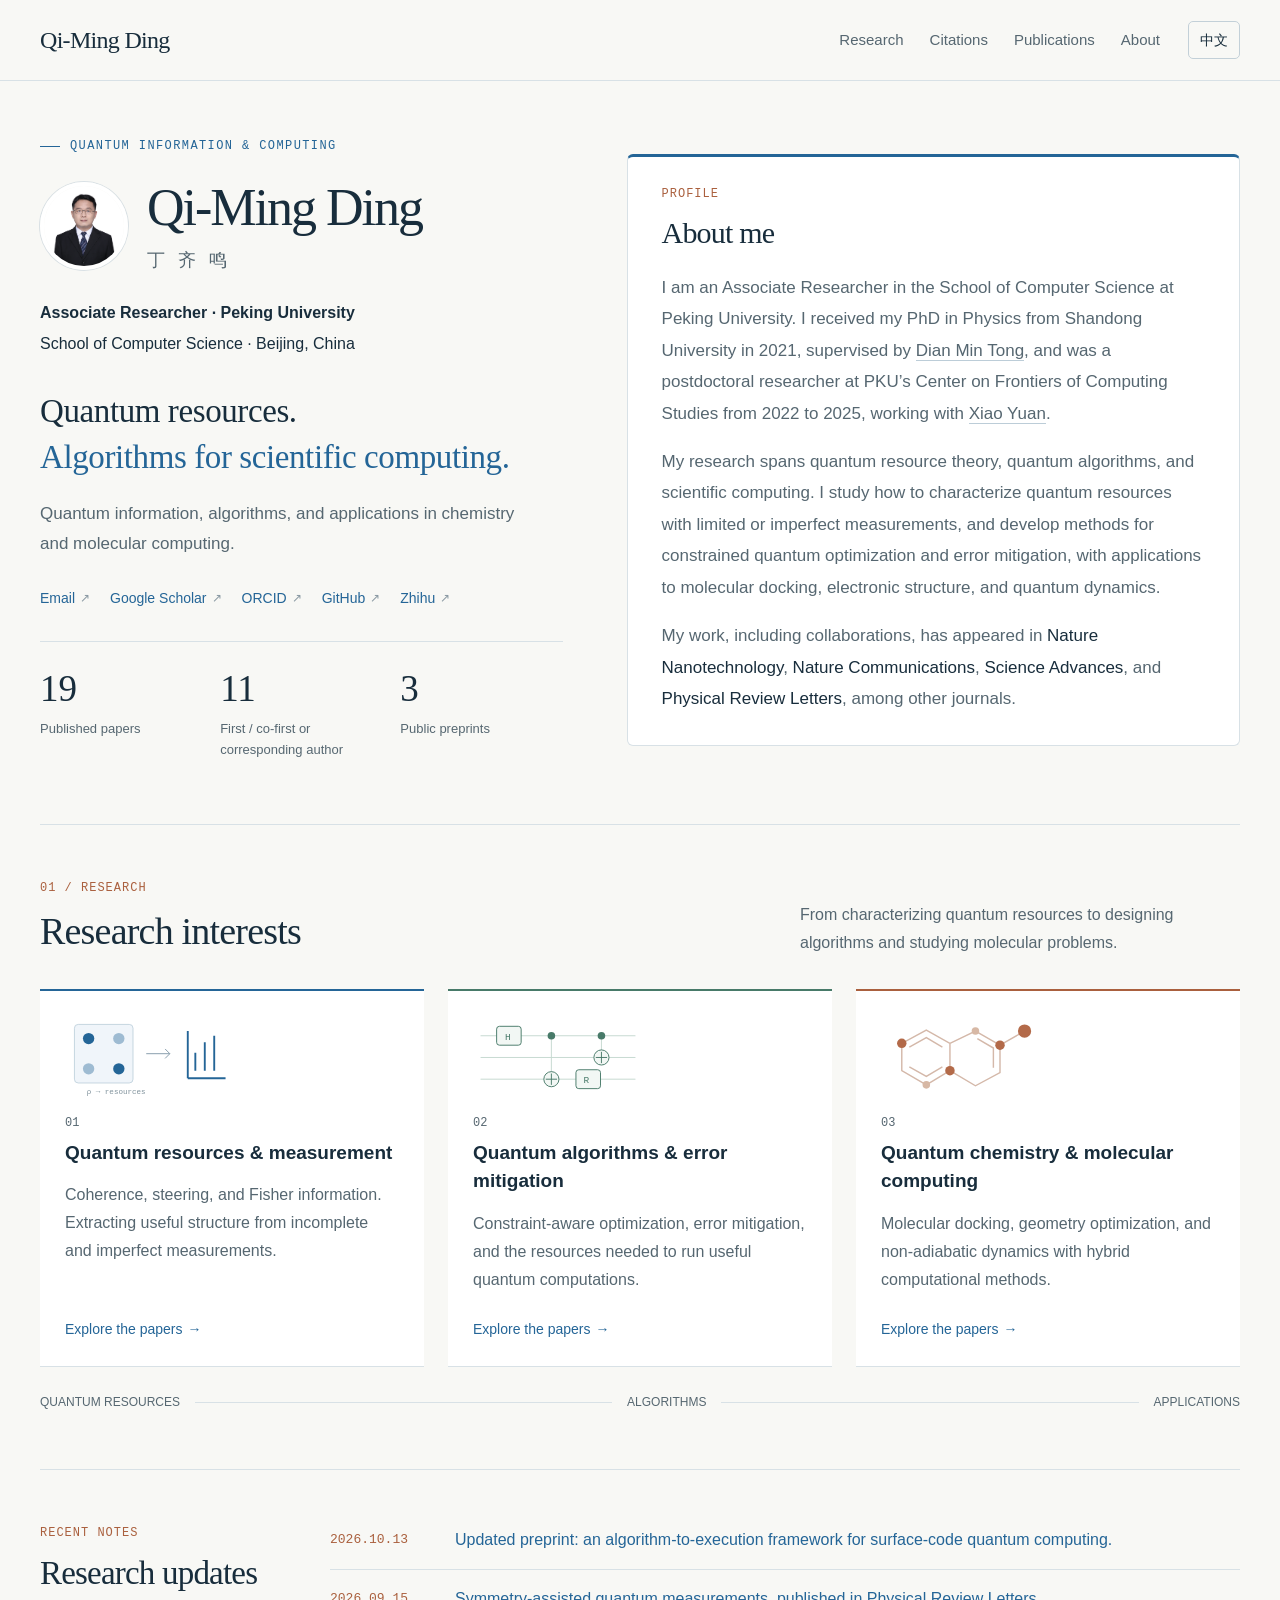
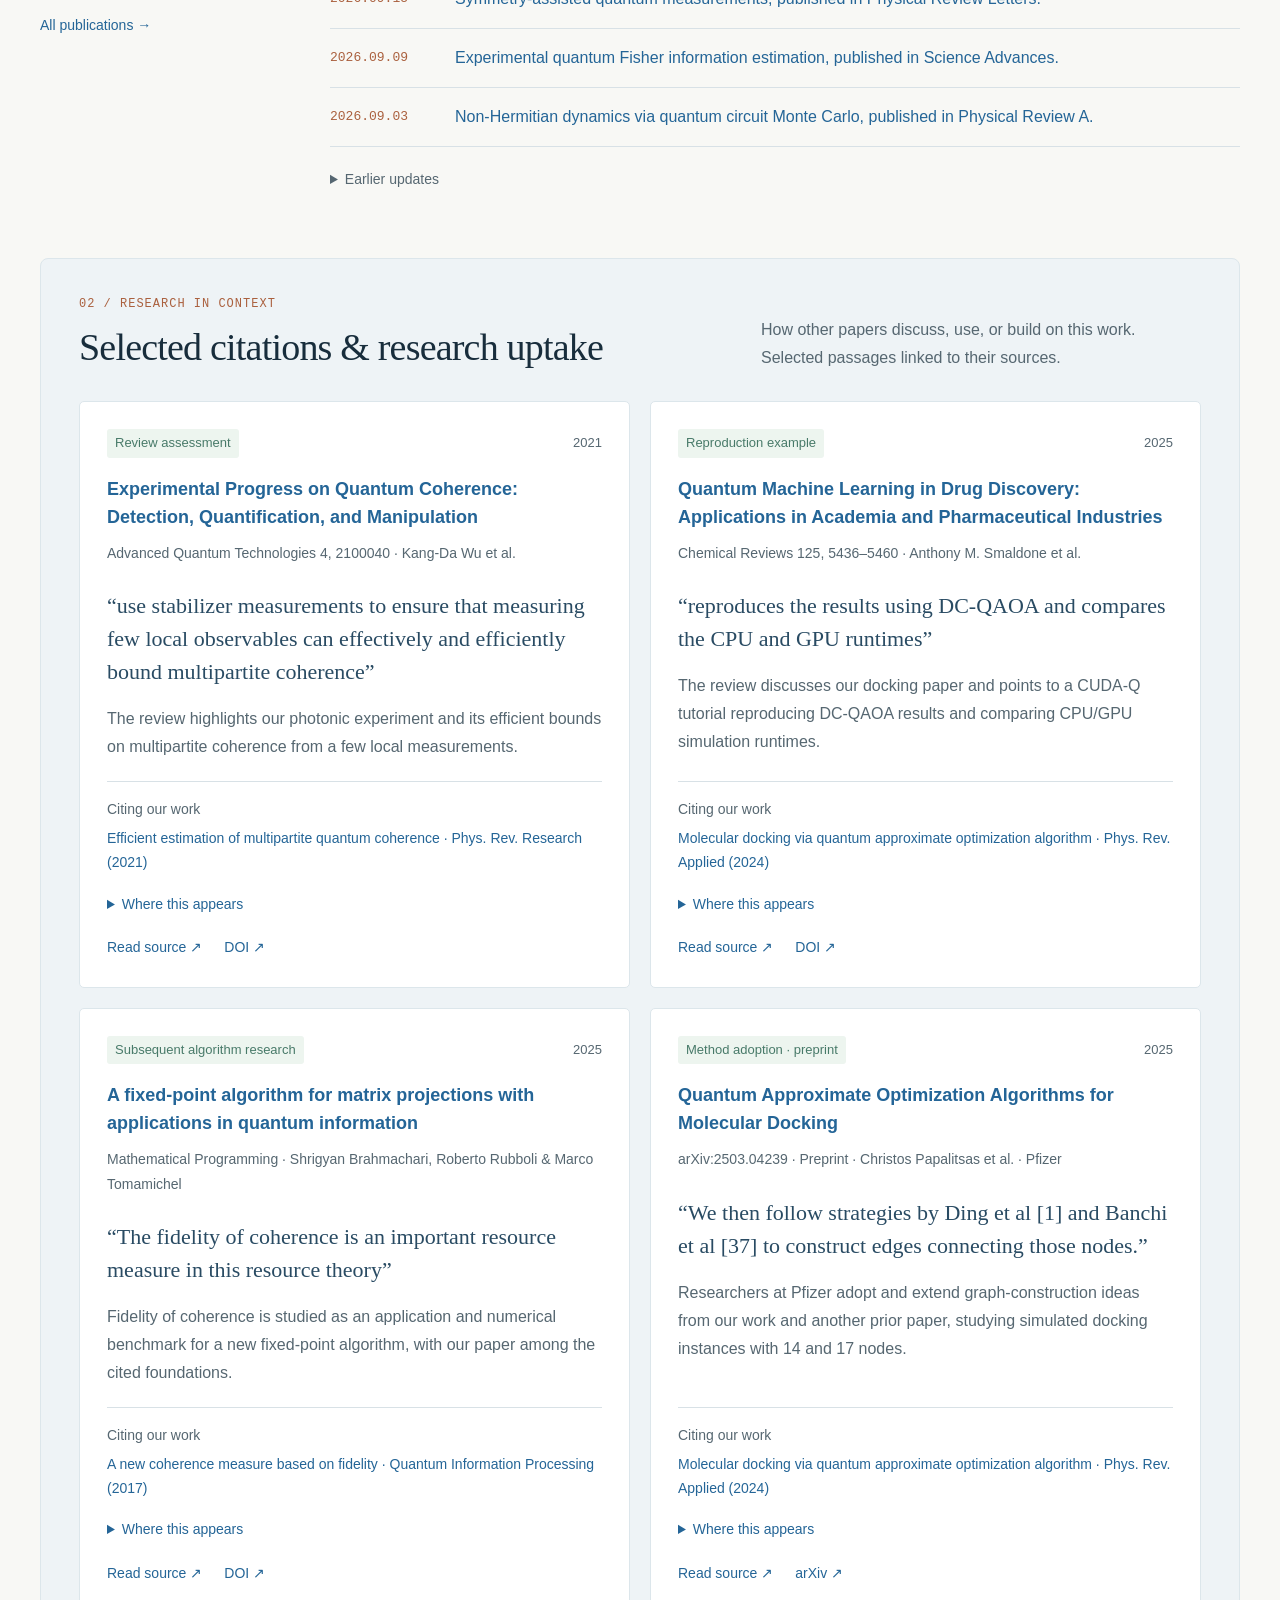
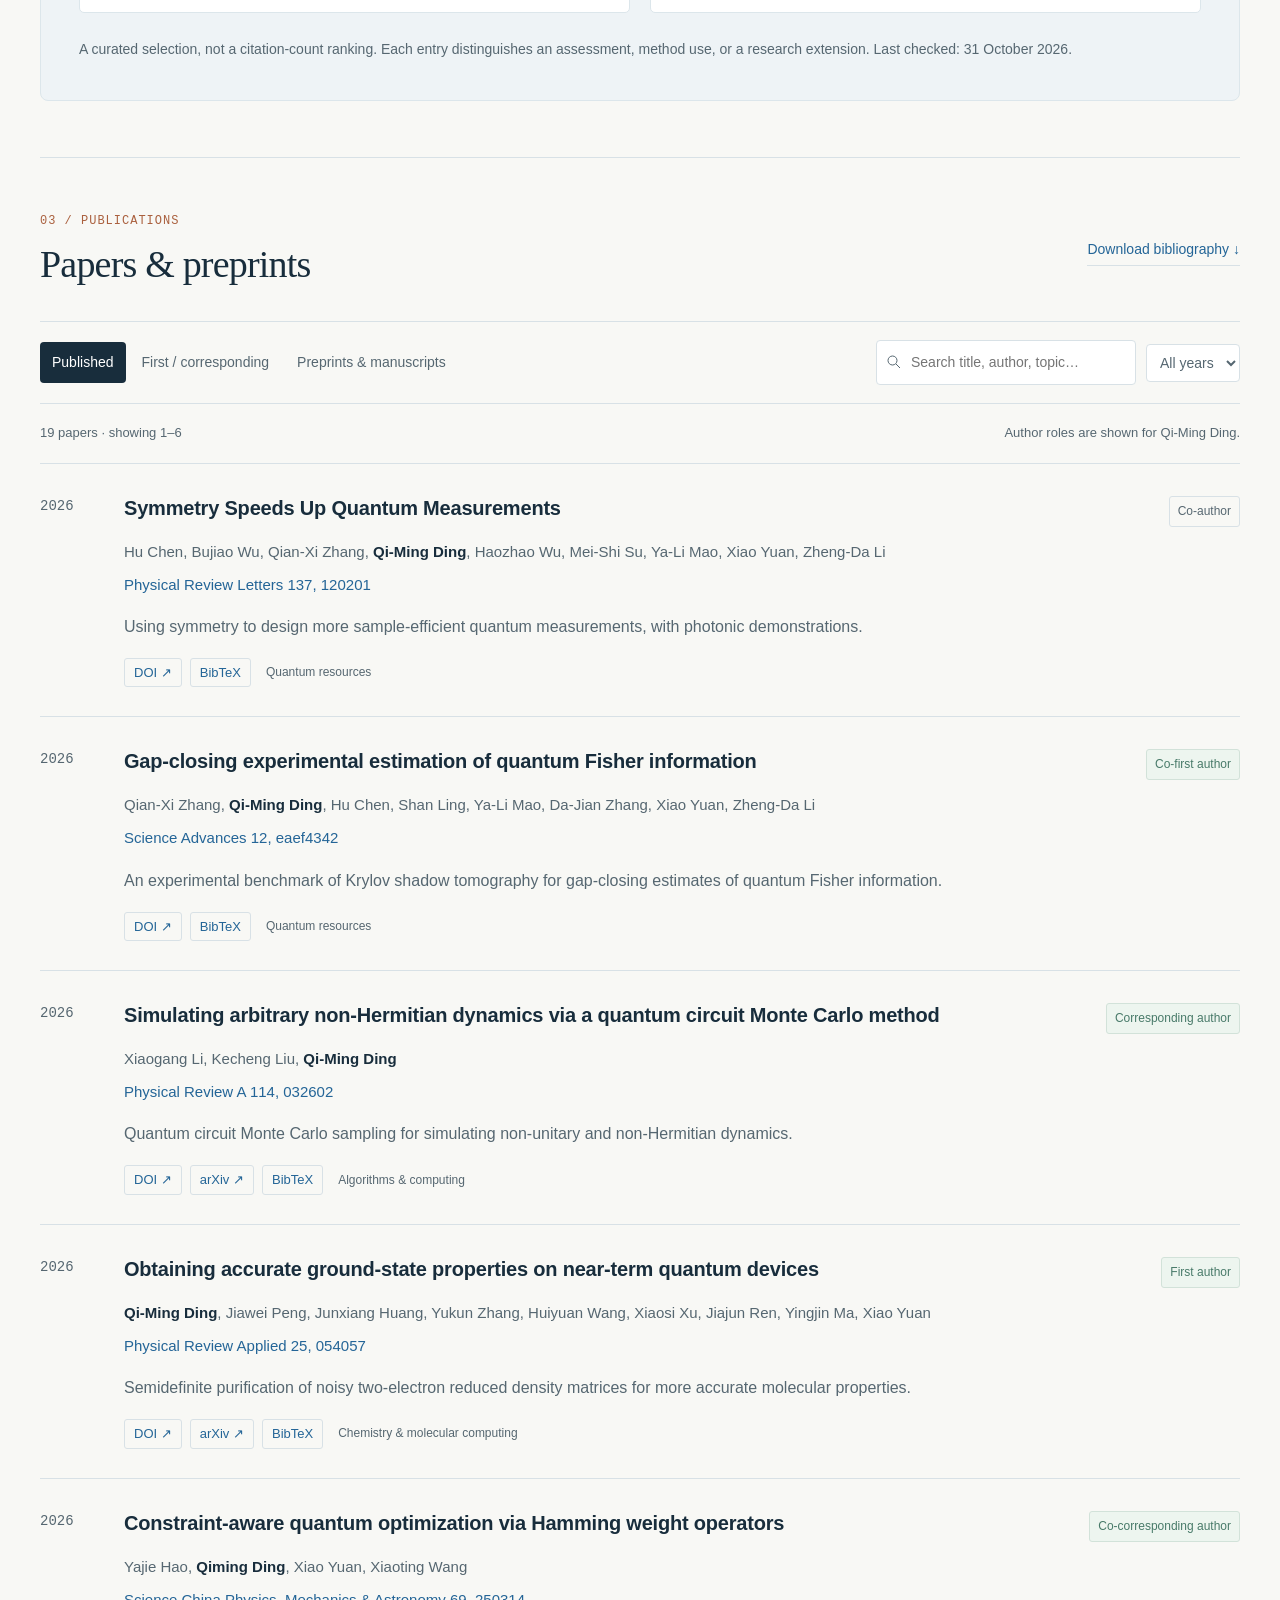
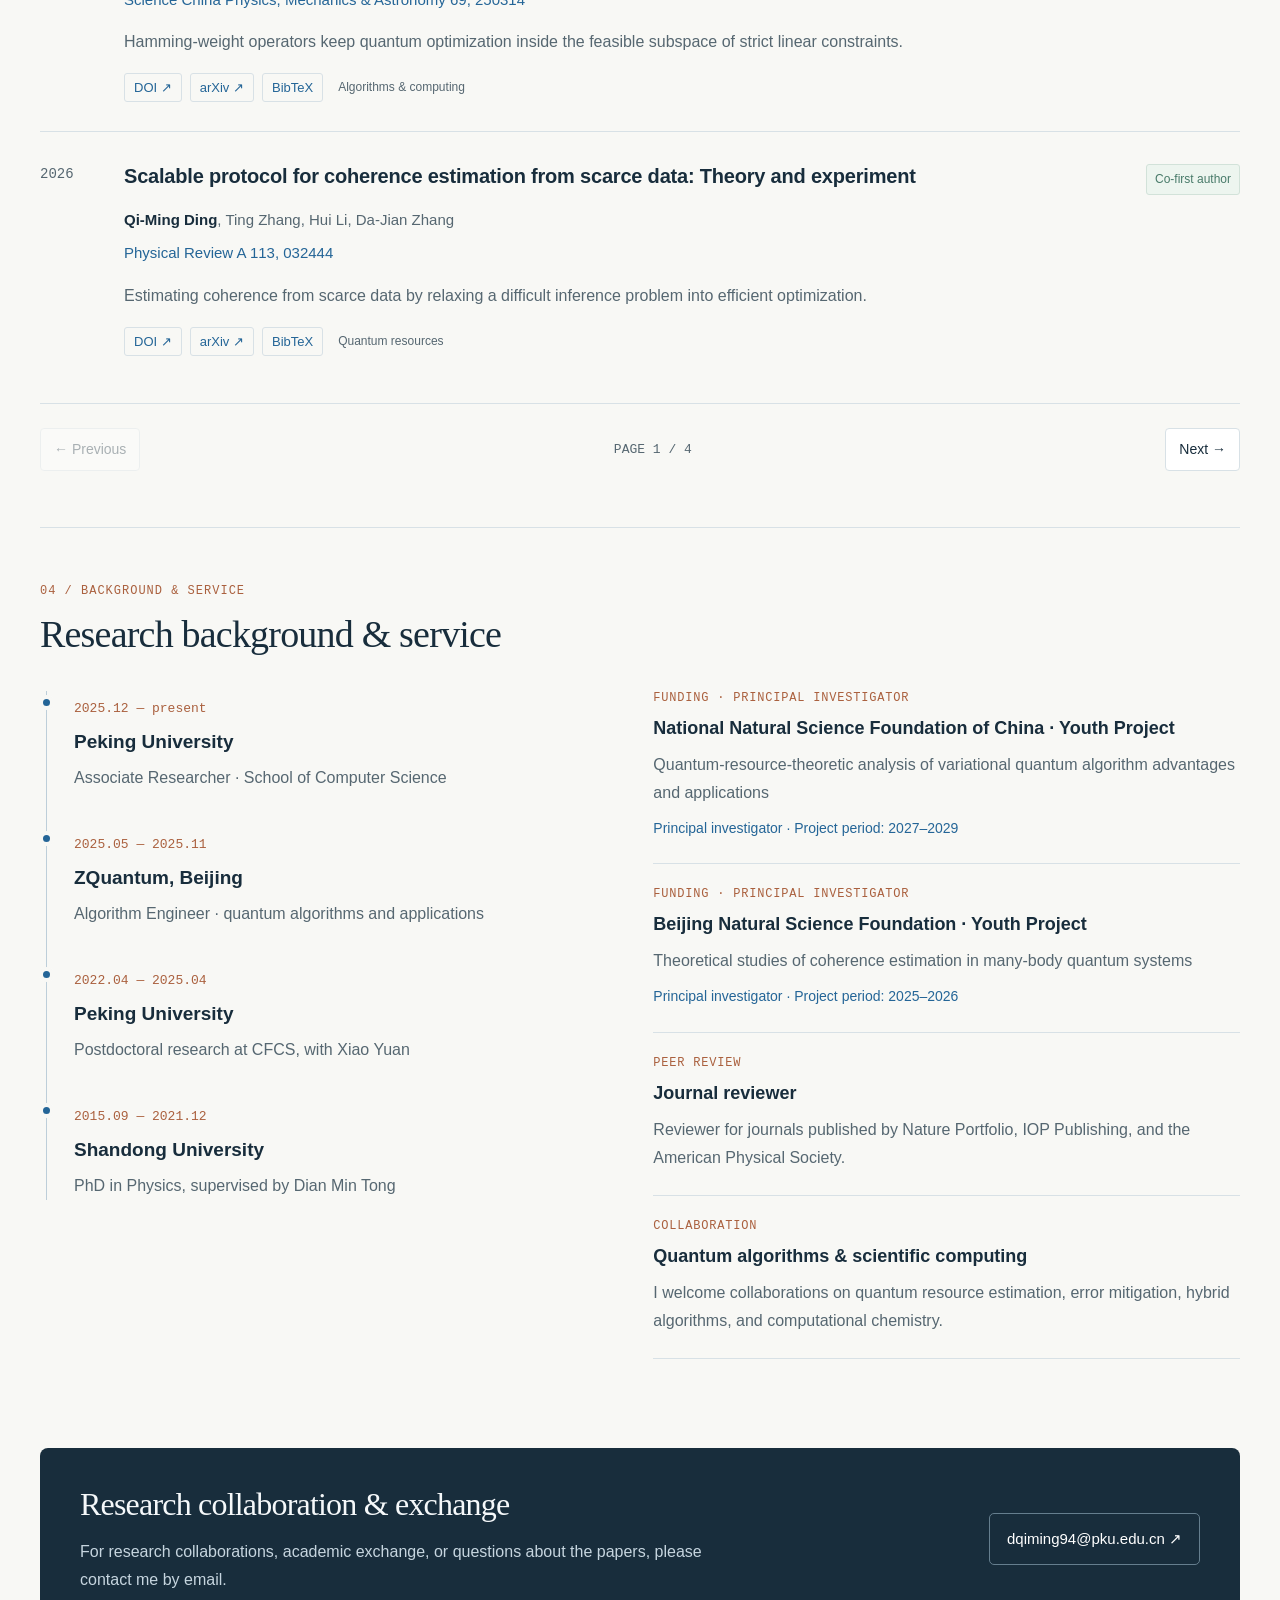
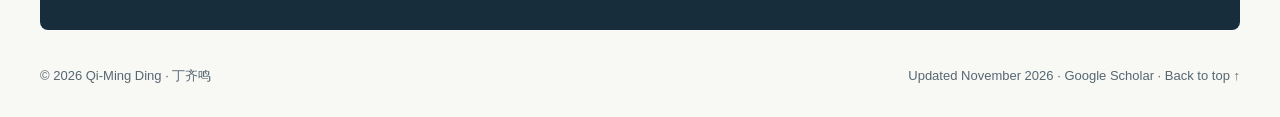
==== commit 34d9c5b7: "Update index.html" ====
--- a/index.html
+++ b/index.html
@@ -1,11 +1,11 @@
 <!doctype html>
 <html lang="en"><head><meta charset="utf-8"><meta name="viewport" content="width=device-width,initial-scale=1">
 <meta name="description" content="Qi-Ming Ding, quantum information and computing researcher at Peking University. Quantum resources, algorithms, error mitigation, and computational chemistry.">
-<link rel="canonical" href="https://geeeekding.github.io/"><meta property="og:title" content="Qi-Ming Ding 丁齐鸣 · Quantum Information & Computing"><meta property="og:description" content="Quantum resources, practical algorithms, and computational chemistry. Explore publications and selected research citations."><meta property="og:image" content="https://geeeekding.github.io/assets/qiming2024.jpg">
-<meta name="theme-color" content="#f8f8f5"><title>Qi-Ming Ding 丁齐鸣 · Quantum Information & Computing</title>
+<link rel="canonical" href="https://geeeekding.github.io/"><meta property="og:title" content="Qi-Ming Ding · Quantum Information & Computing"><meta property="og:description" content="Quantum resources, practical algorithms, and computational chemistry. Explore publications and selected research citations."><meta property="og:image" content="https://geeeekding.github.io/assets/qiming2024.jpg">
+<meta name="theme-color" content="#f8f8f5"><title>Qi-Ming Ding · Quantum Information & Computing</title>
 <link rel="icon" href="assets/favicon.svg" type="image/svg+xml"><link rel="stylesheet" href="assets/site.css?v=20261101"><script src="assets/bibliography.js" defer></script><script src="assets/site.js?v=20261101" defer></script>
 </head><body><a class="skip" href="#main">Skip to content</a><div class="reading-progress" aria-hidden="true"></div>
-<header class="site-header"><div class="wrap header-inner"><a class="wordmark" href="#">Qi-Ming Ding<span>丁齐鸣</span></a><nav class="main-nav" aria-label="Main navigation">
+<header class="site-header"><div class="wrap header-inner"><a class="wordmark" href="#">Qi-Ming Ding<span></span></a><nav class="main-nav" aria-label="Main navigation">
 <a href="#research"><span data-en="Research" data-zh="研究" >Research</span></a><a href="#impact"><span data-en="Citations" data-zh="学术引用" >Citations</span></a><a href="#publications"><span data-en="Publications" data-zh="论文" >Publications</span></a><a href="#journey"><span data-en="About" data-zh="经历" >About</span></a></nav><button id="language-toggle" class="lang-button" type="button" aria-label="Switch to Chinese">中文</button></div></header>
 <main id="main" class="wrap">
 <section class="hero" aria-labelledby="name"><div class="hero-profile"><div class="eyebrow"><span data-en="Quantum information &amp; computing" data-zh="量子信息与量子计算" >Quantum information &amp; computing</span></div>
@@ -198,4 +198,4 @@
 </div></div></section>
 <section class="contact"><div><h2 data-en="Research collaboration &amp; exchange" data-zh="科研合作与学术交流" >Research collaboration &amp; exchange</h2><p data-en="For research collaborations, academic exchange, or questions about the papers, please contact me by email." data-zh="欢迎通过邮件交流研究想法、讨论论文或联系学术合作。" >For research collaborations, academic exchange, or questions about the papers, please contact me by email.</p></div><a href="mailto:dqiming94@pku.edu.cn">dqiming94@pku.edu.cn ↗</a></section>
 </main><footer class="wrap site-footer"><div>© 2026 Qi-Ming Ding · 丁齐鸣</div><div><span data-en="Updated November 2026" data-zh="更新于2026年11月" >Updated November 2026</span> · <a href="https://scholar.google.com/citations?user=Pl5r_UgAAAAJ" target="_blank" rel="noopener noreferrer" >Google Scholar</a> · <a href="#"><span data-en="Back to top ↑" data-zh="回到顶部 ↑" >Back to top ↑</span></a></div></footer><div id="toast" class="toast" role="status" hidden></div>
-</body></html>+</body></html>
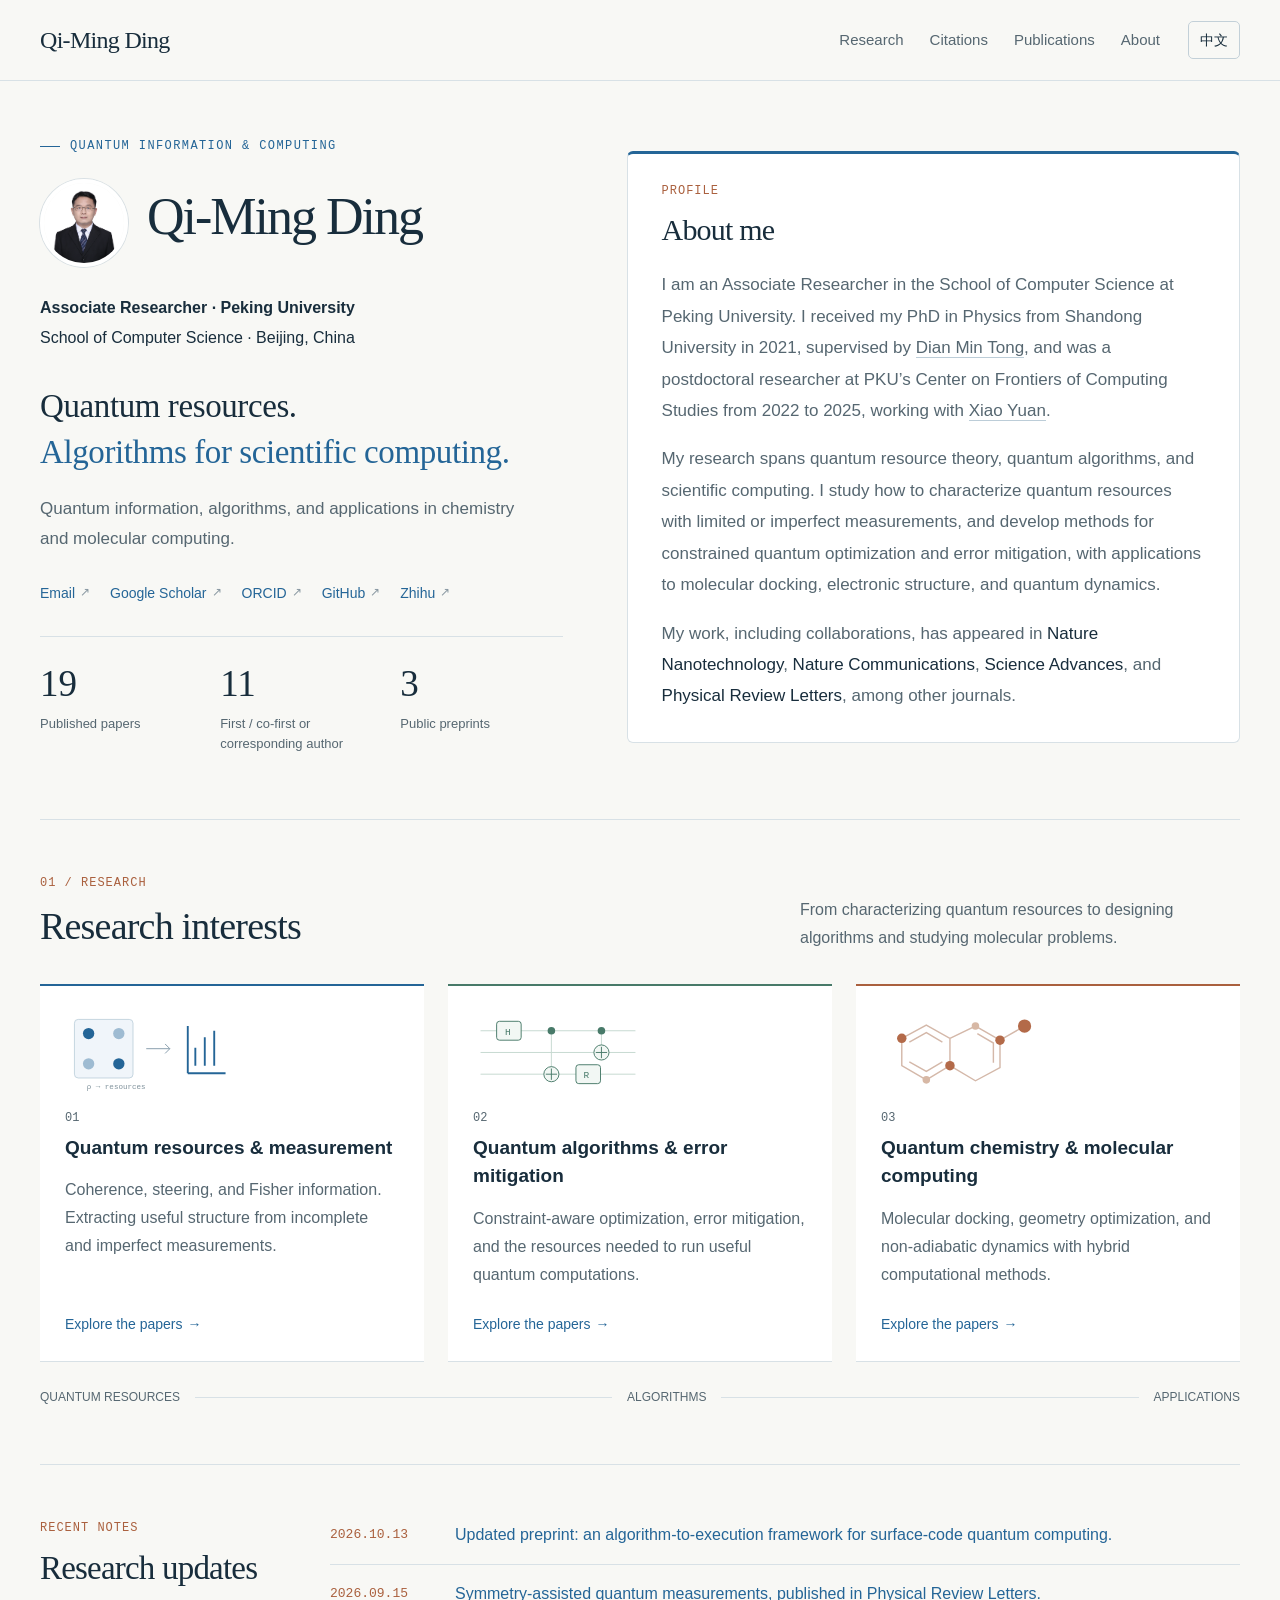
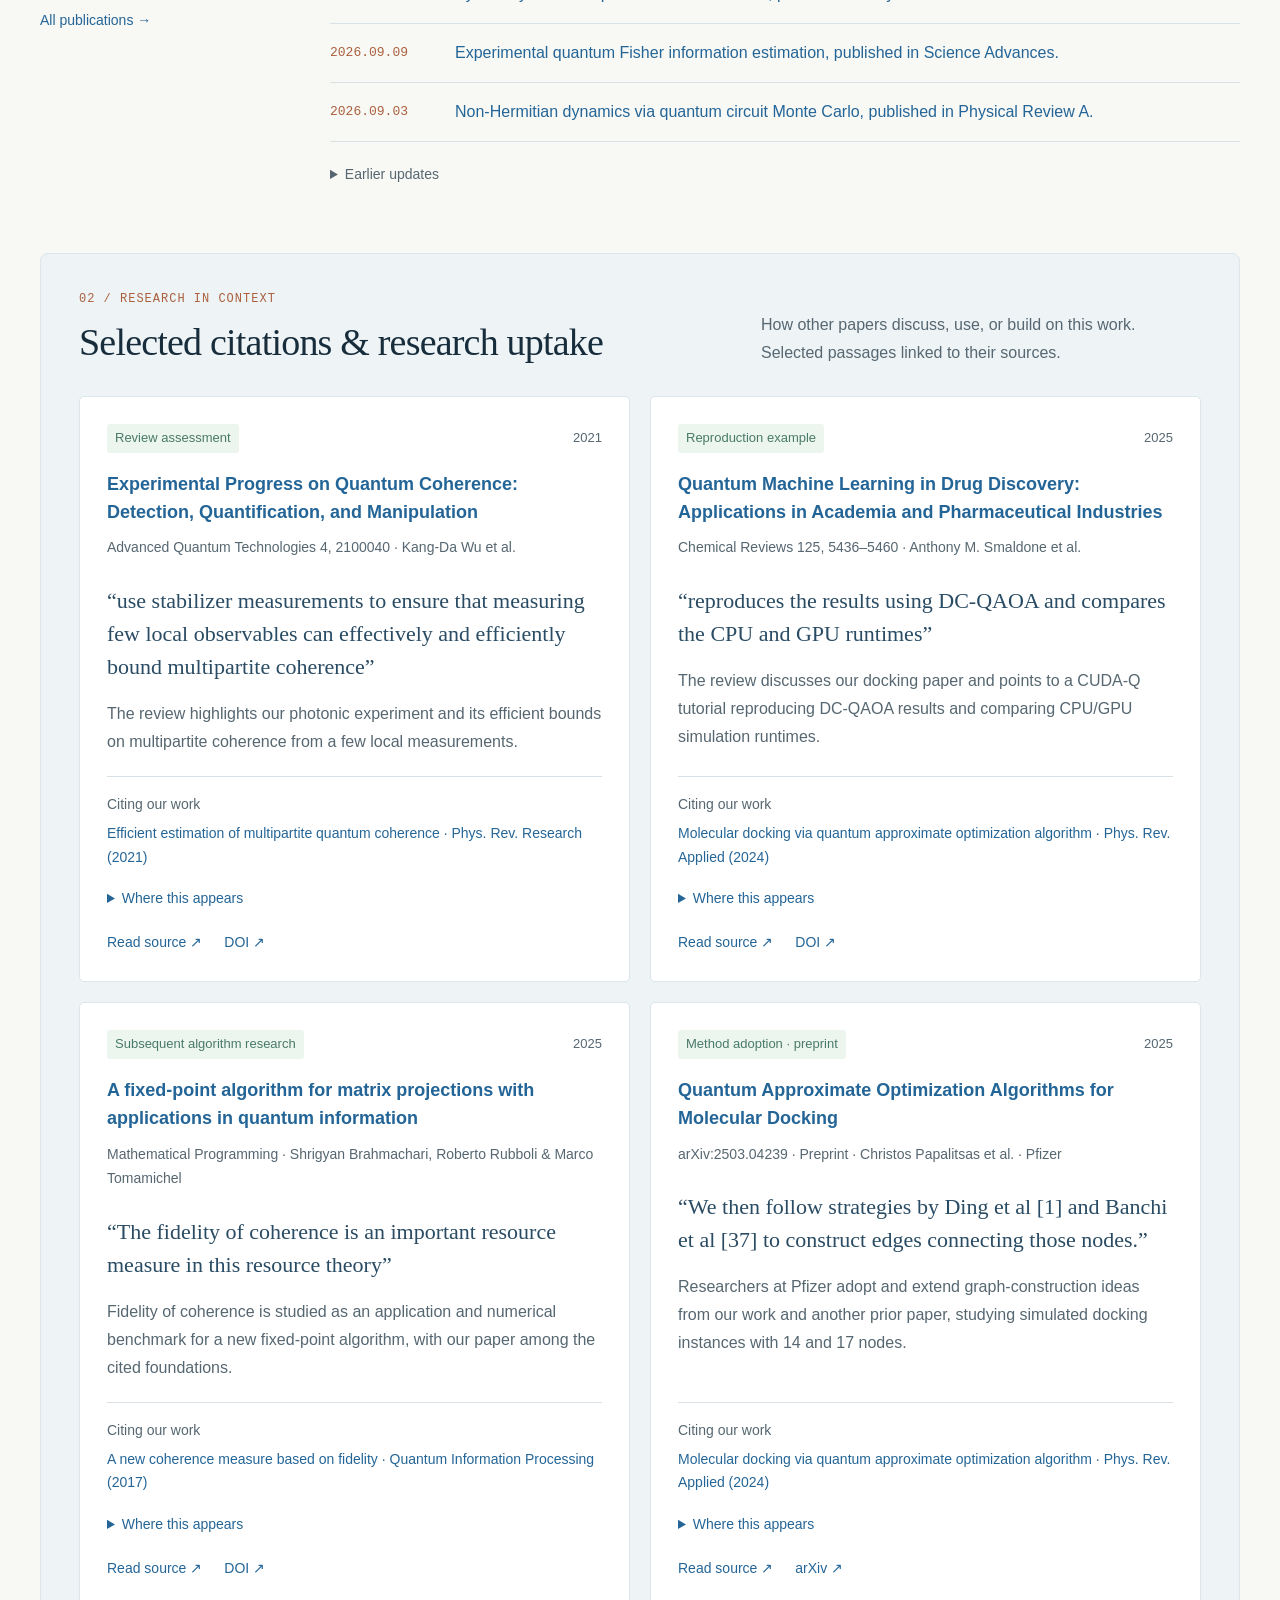
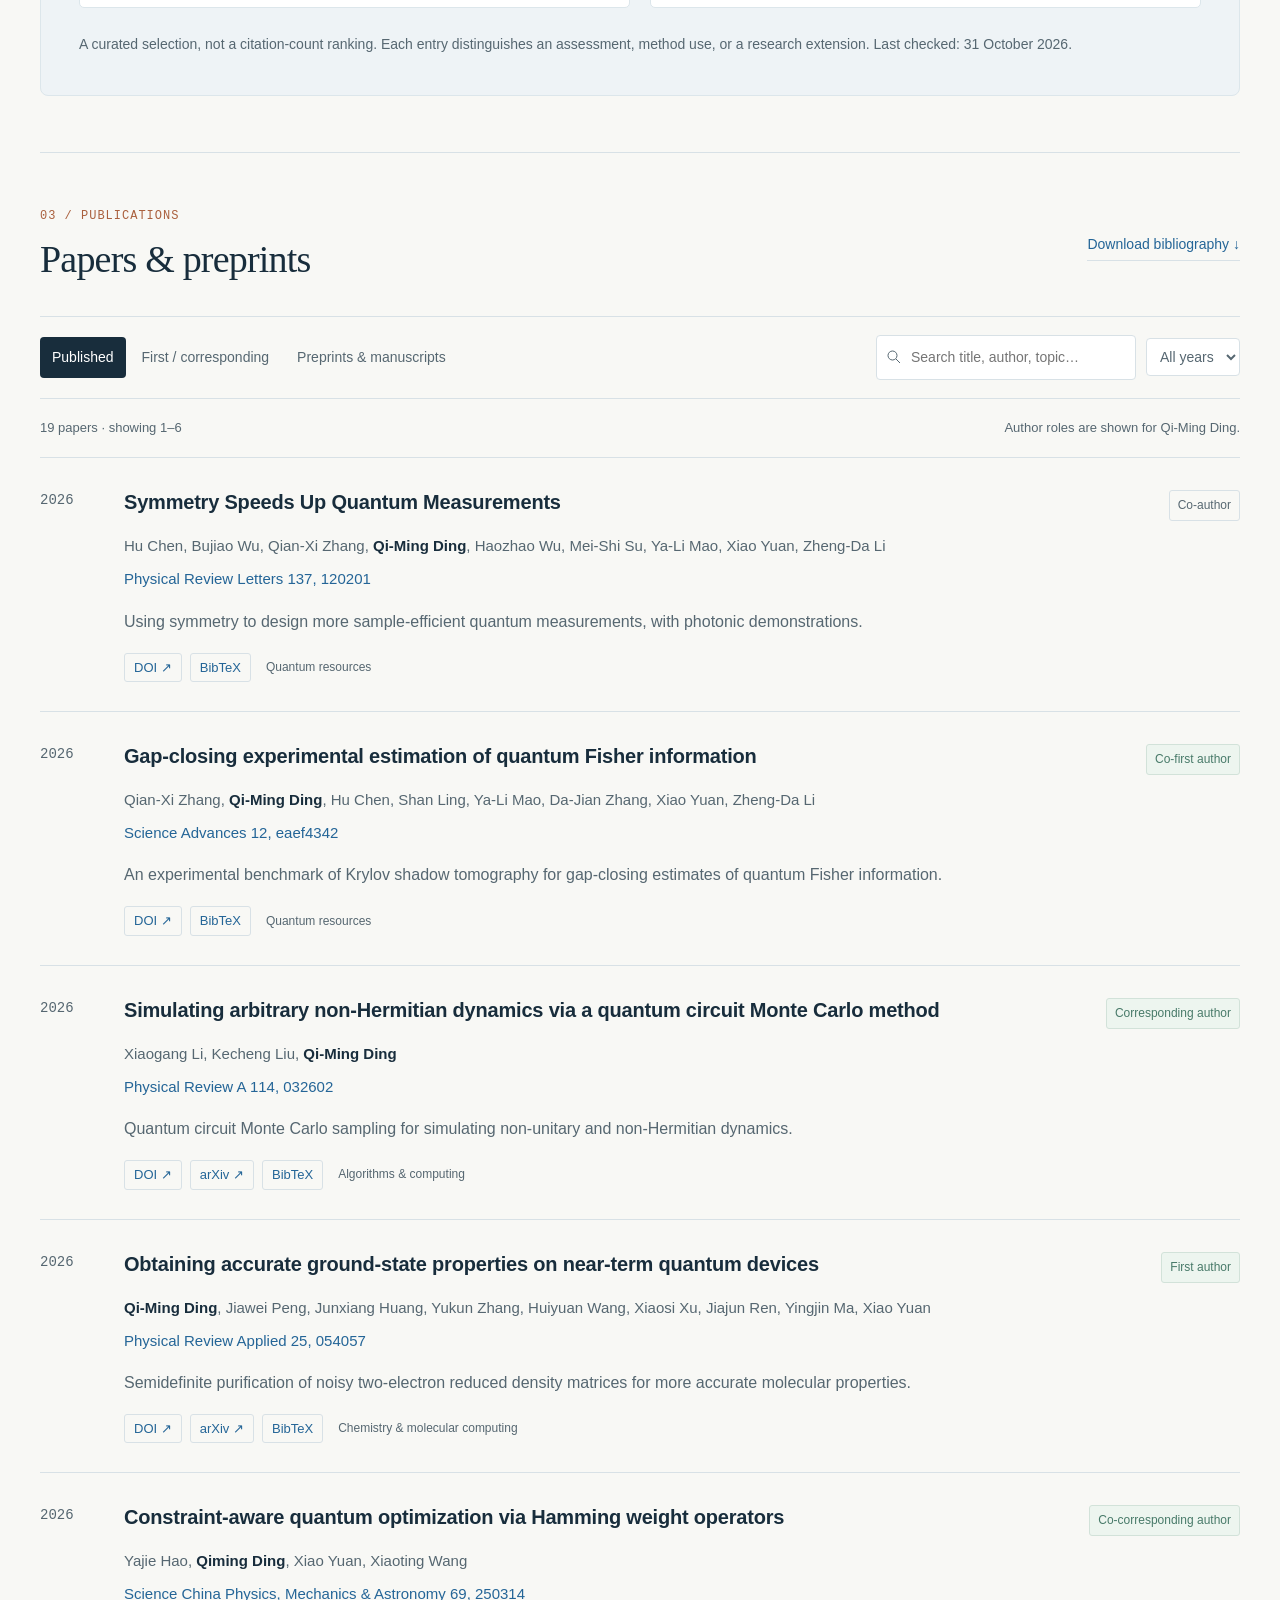
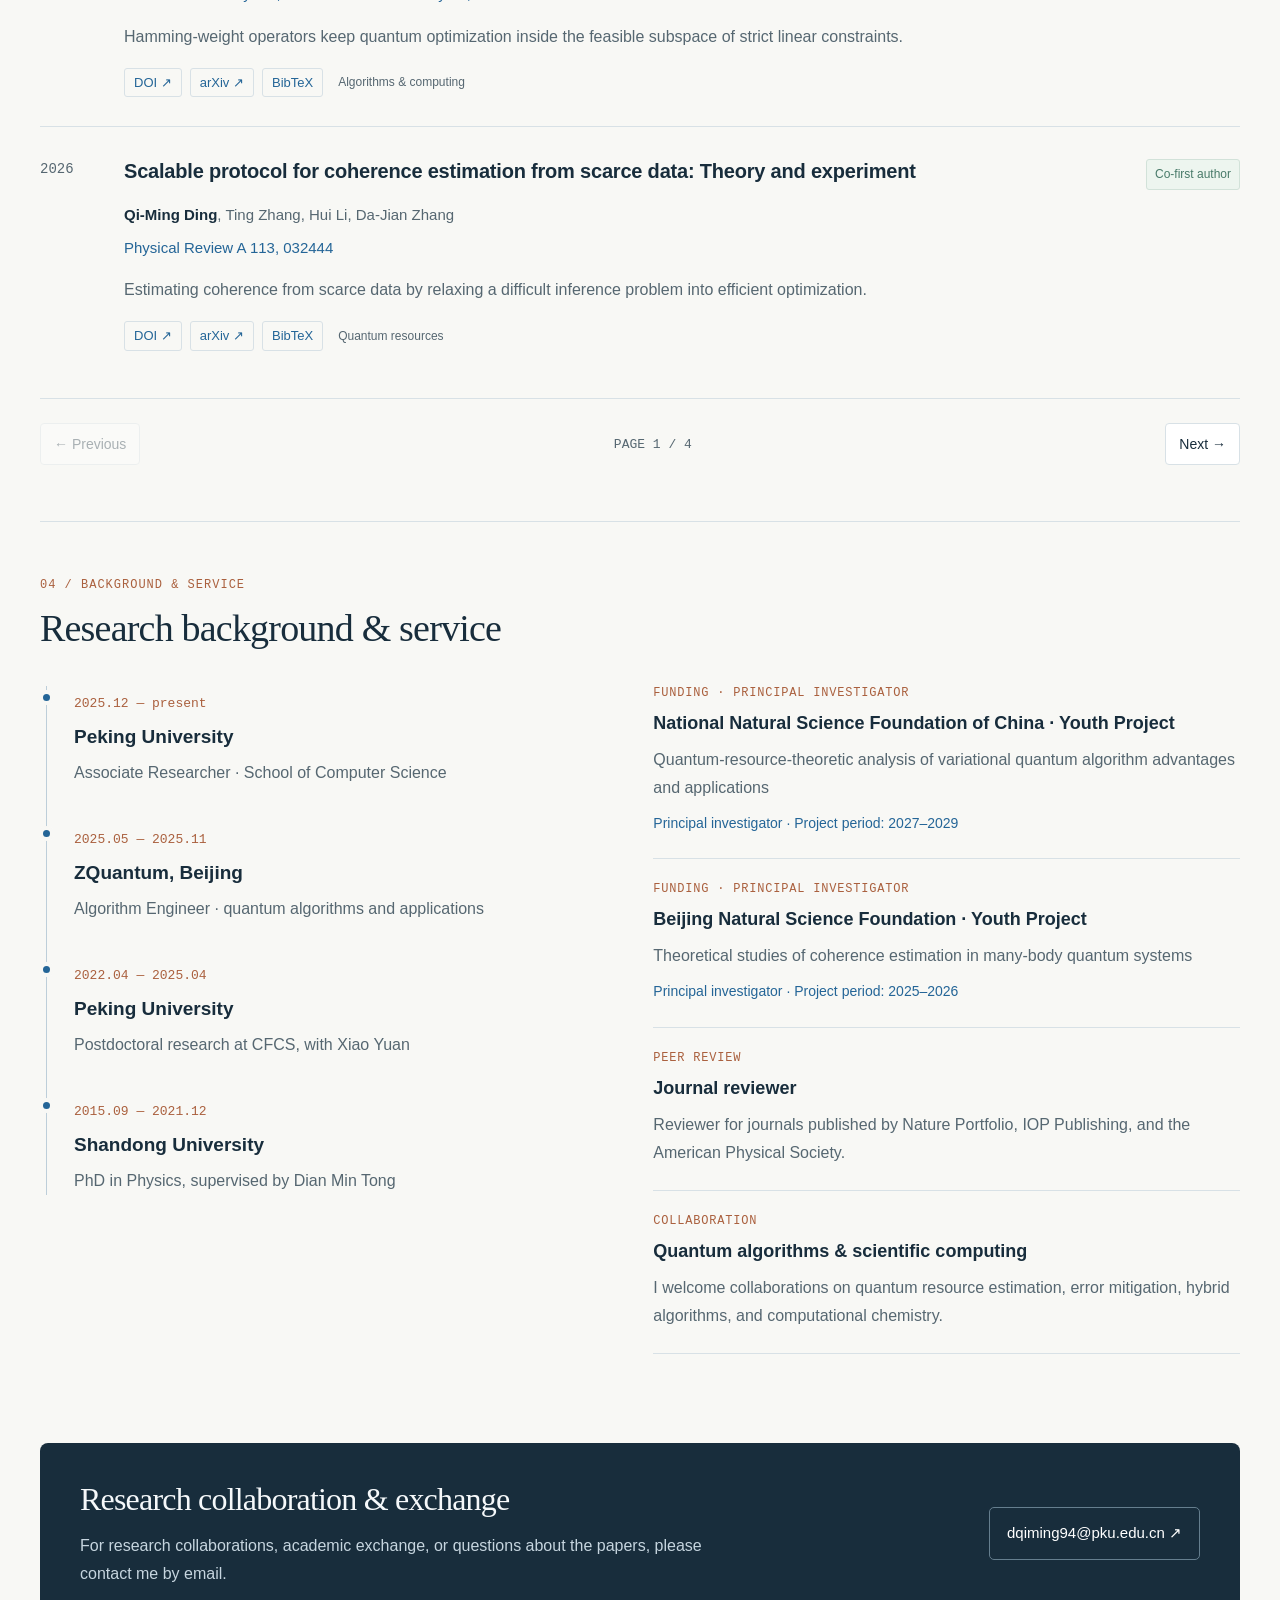
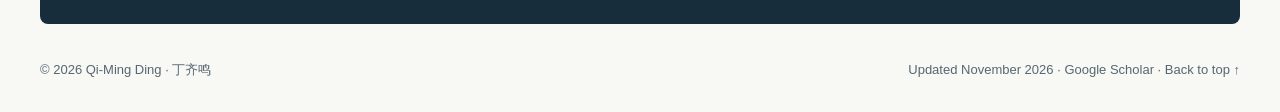
==== commit ee49f382: "Update index.html" ====
--- a/index.html
+++ b/index.html
@@ -9,7 +9,7 @@
 <a href="#research"><span data-en="Research" data-zh="研究" >Research</span></a><a href="#impact"><span data-en="Citations" data-zh="学术引用" >Citations</span></a><a href="#publications"><span data-en="Publications" data-zh="论文" >Publications</span></a><a href="#journey"><span data-en="About" data-zh="经历" >About</span></a></nav><button id="language-toggle" class="lang-button" type="button" aria-label="Switch to Chinese">中文</button></div></header>
 <main id="main" class="wrap">
 <section class="hero" aria-labelledby="name"><div class="hero-profile"><div class="eyebrow"><span data-en="Quantum information &amp; computing" data-zh="量子信息与量子计算" >Quantum information &amp; computing</span></div>
-<div class="profile-line"><img src="assets/qiming2024.jpg" alt="Portrait of Qi-Ming Ding 丁齐鸣" class="portrait" width="88" height="88"><h1 id="name">Qi-Ming Ding<small>丁 齐 鸣</small></h1></div>
+<div class="profile-line"><img src="assets/qiming2024.jpg" alt="Portrait of Qi-Ming Ding" class="portrait" width="88" height="88"><h1 id="name">Qi-Ming Ding<small></small></h1></div>
 <div class="position"><strong><span data-en="Associate Researcher · Peking University" data-zh="北京大学计算机学院 · 副研究员" >Associate Researcher · Peking University</span></strong><br><span data-en="School of Computer Science · Beijing, China" data-zh="中国 · 北京" >School of Computer Science · Beijing, China</span></div>
 <p class="hero-statement lang-en">Quantum resources.<br><em>Algorithms for scientific computing.</em></p>
 <p class="hero-statement lang-zh">量子资源理论<br><em>与量子算法应用</em></p>
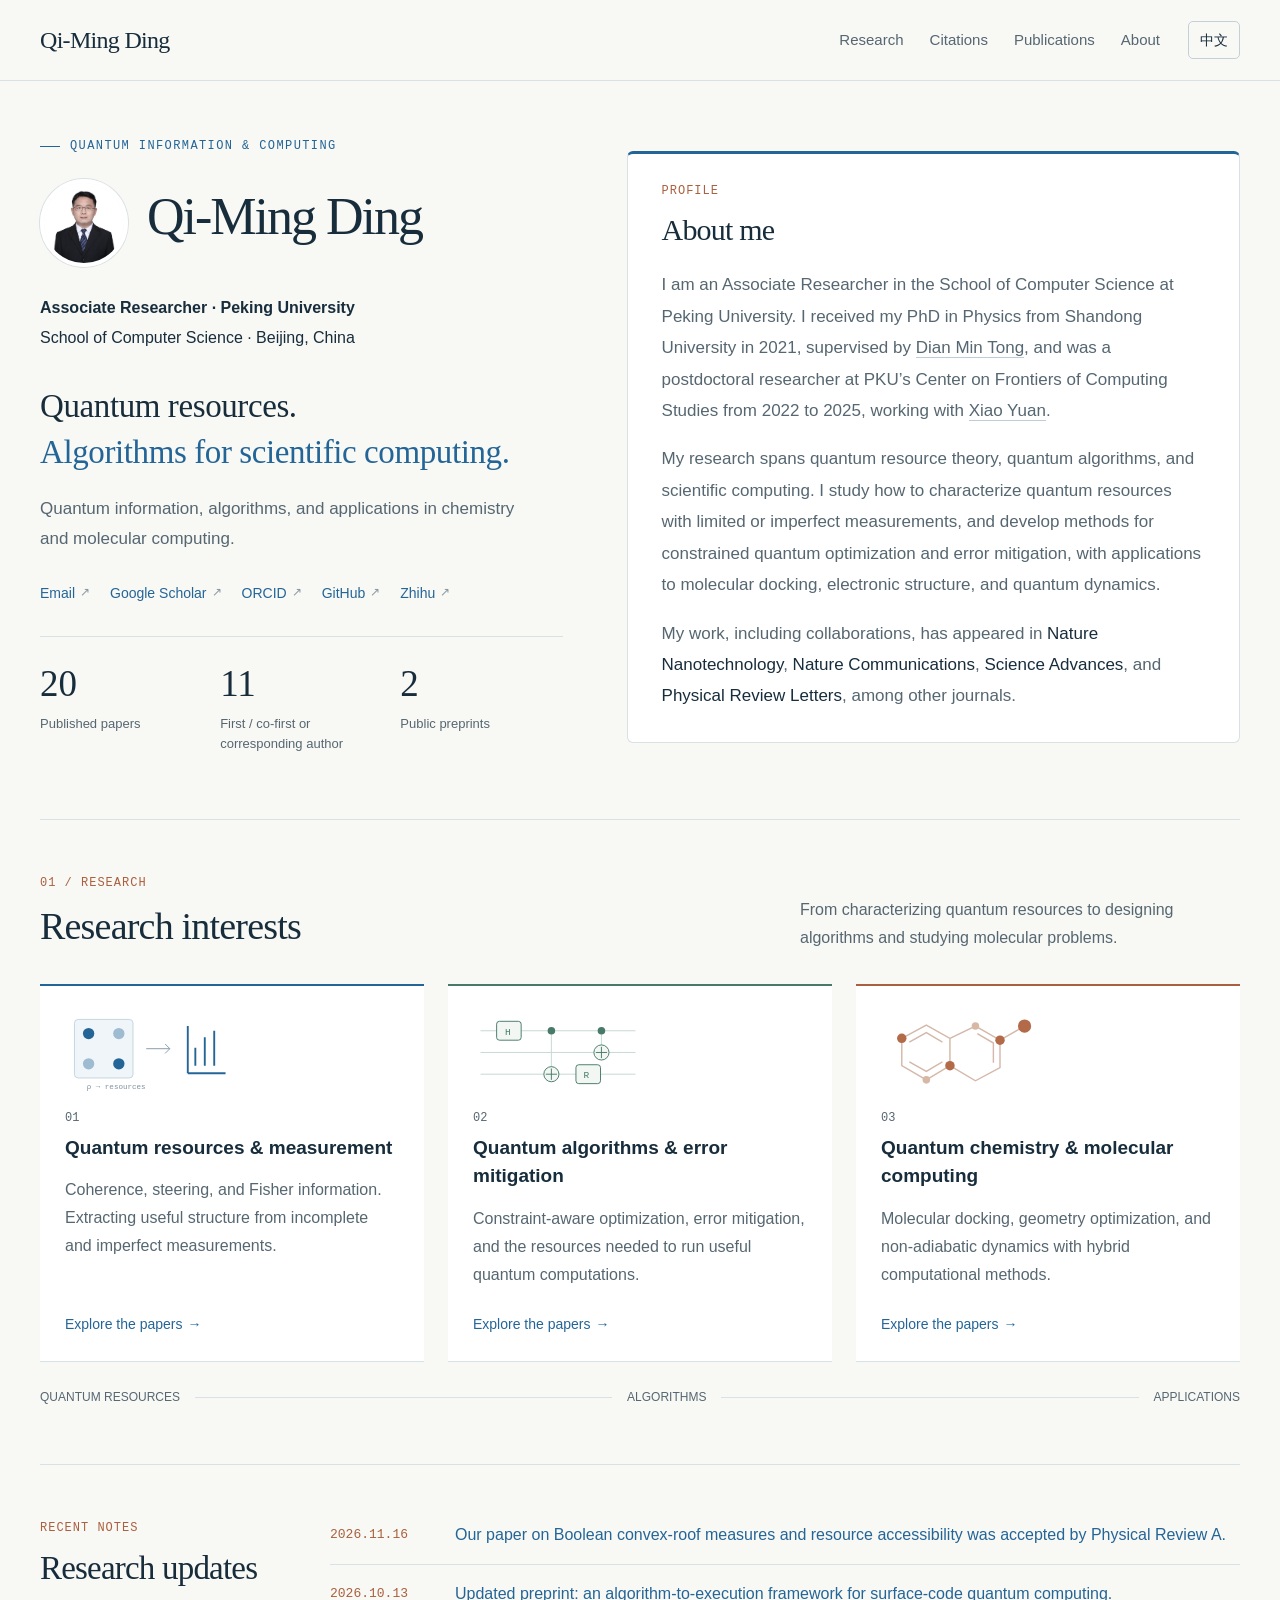
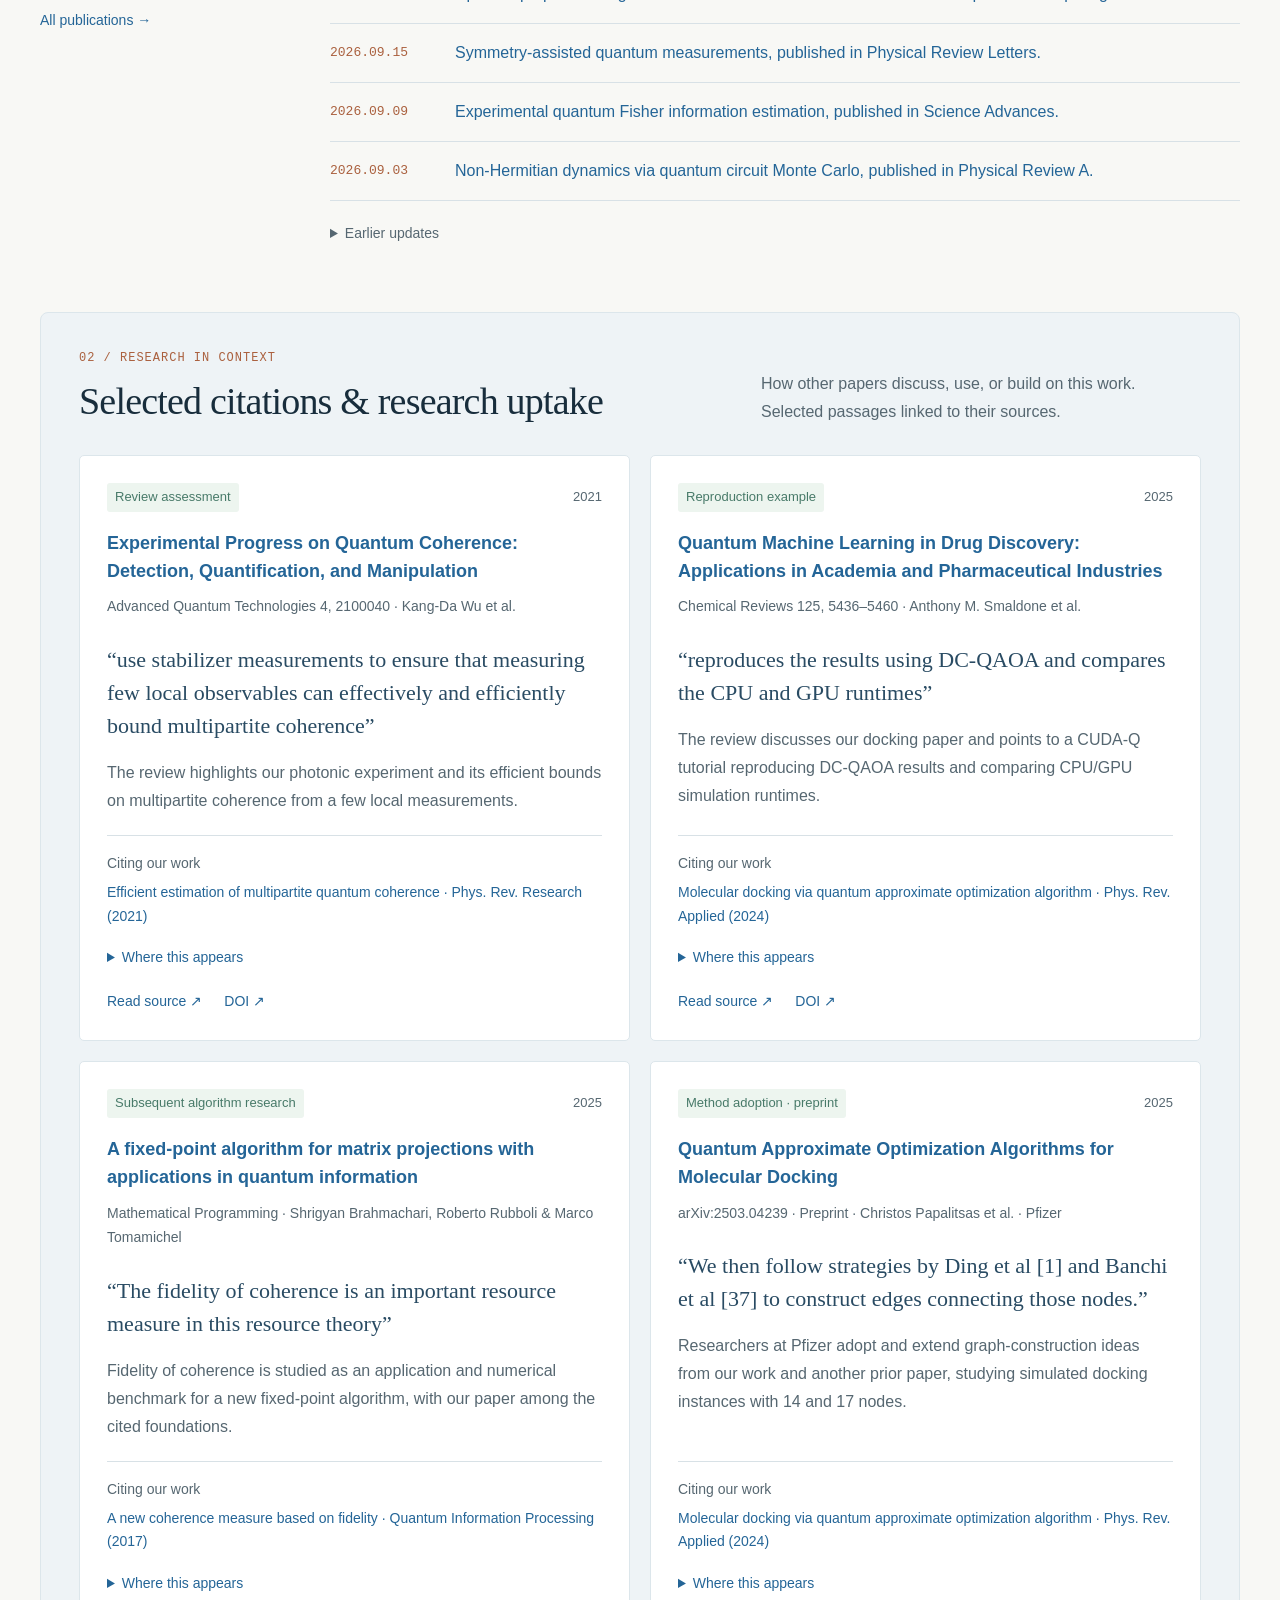
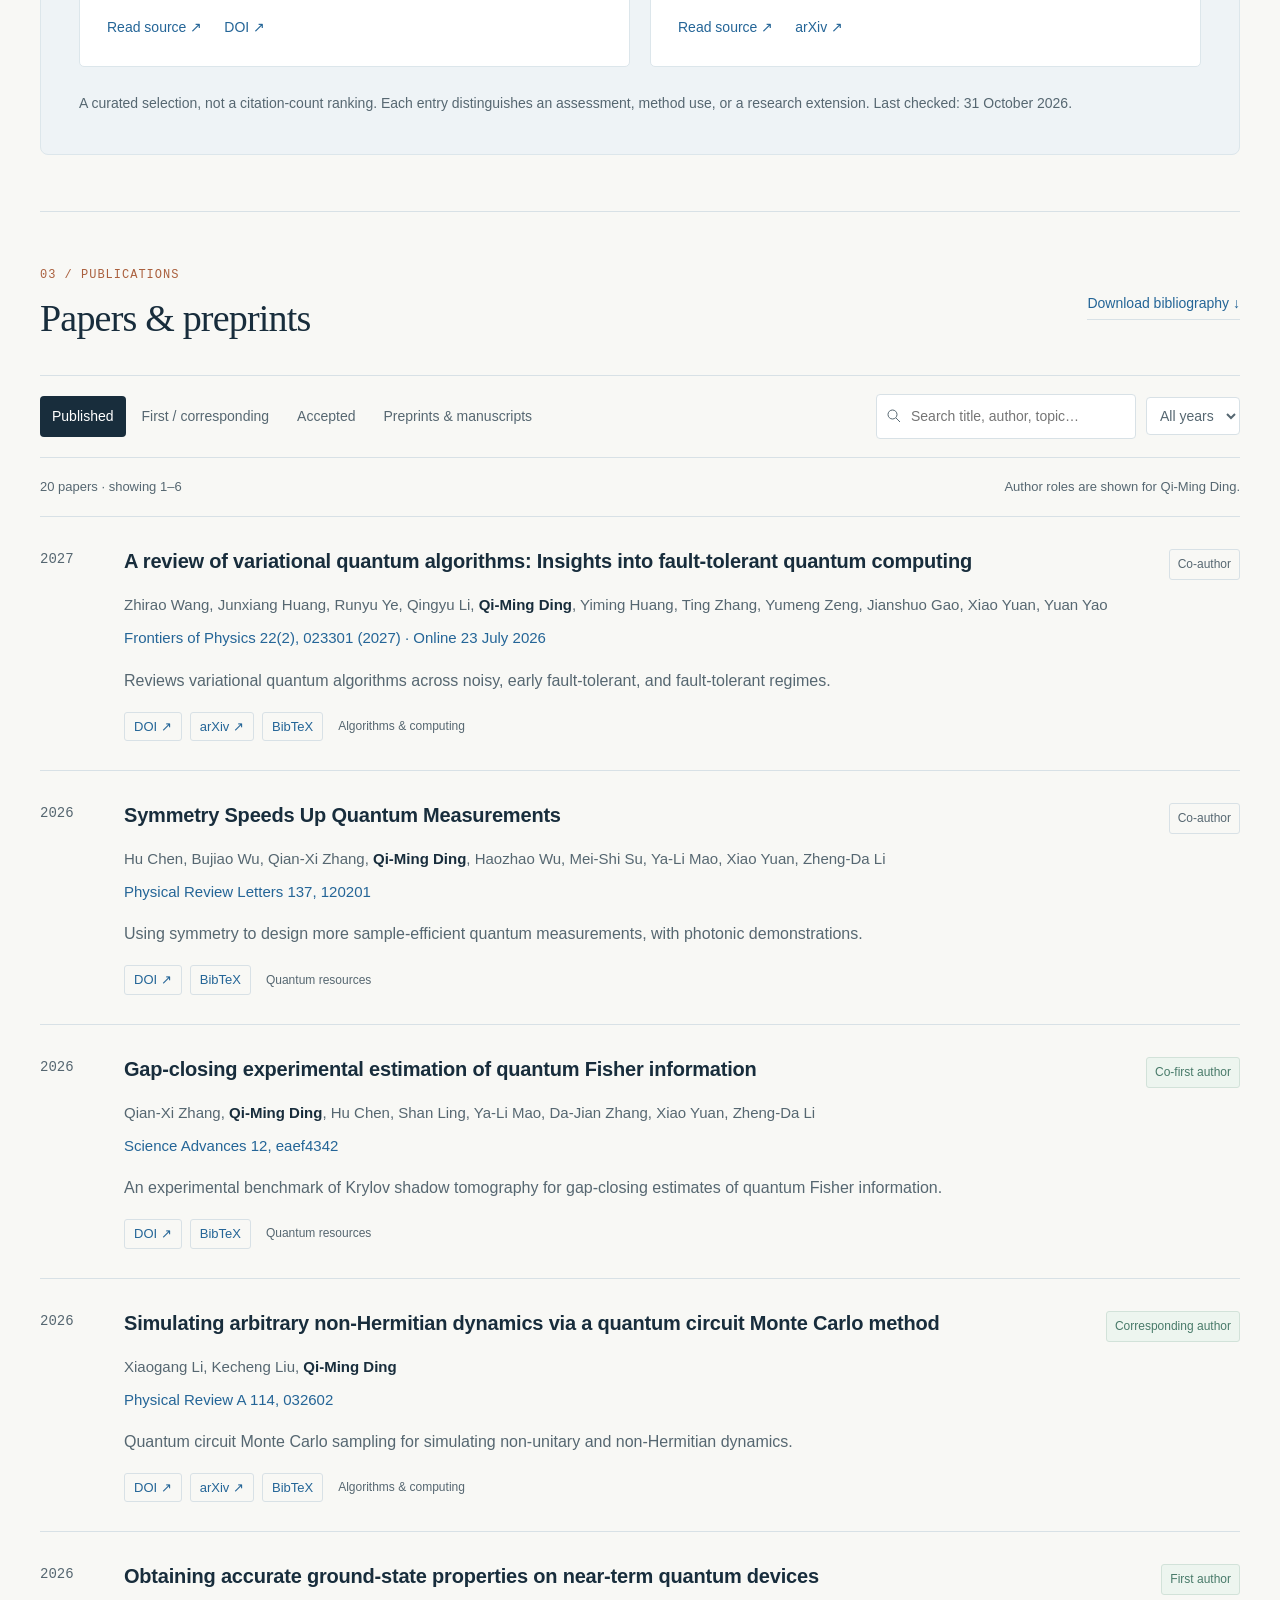
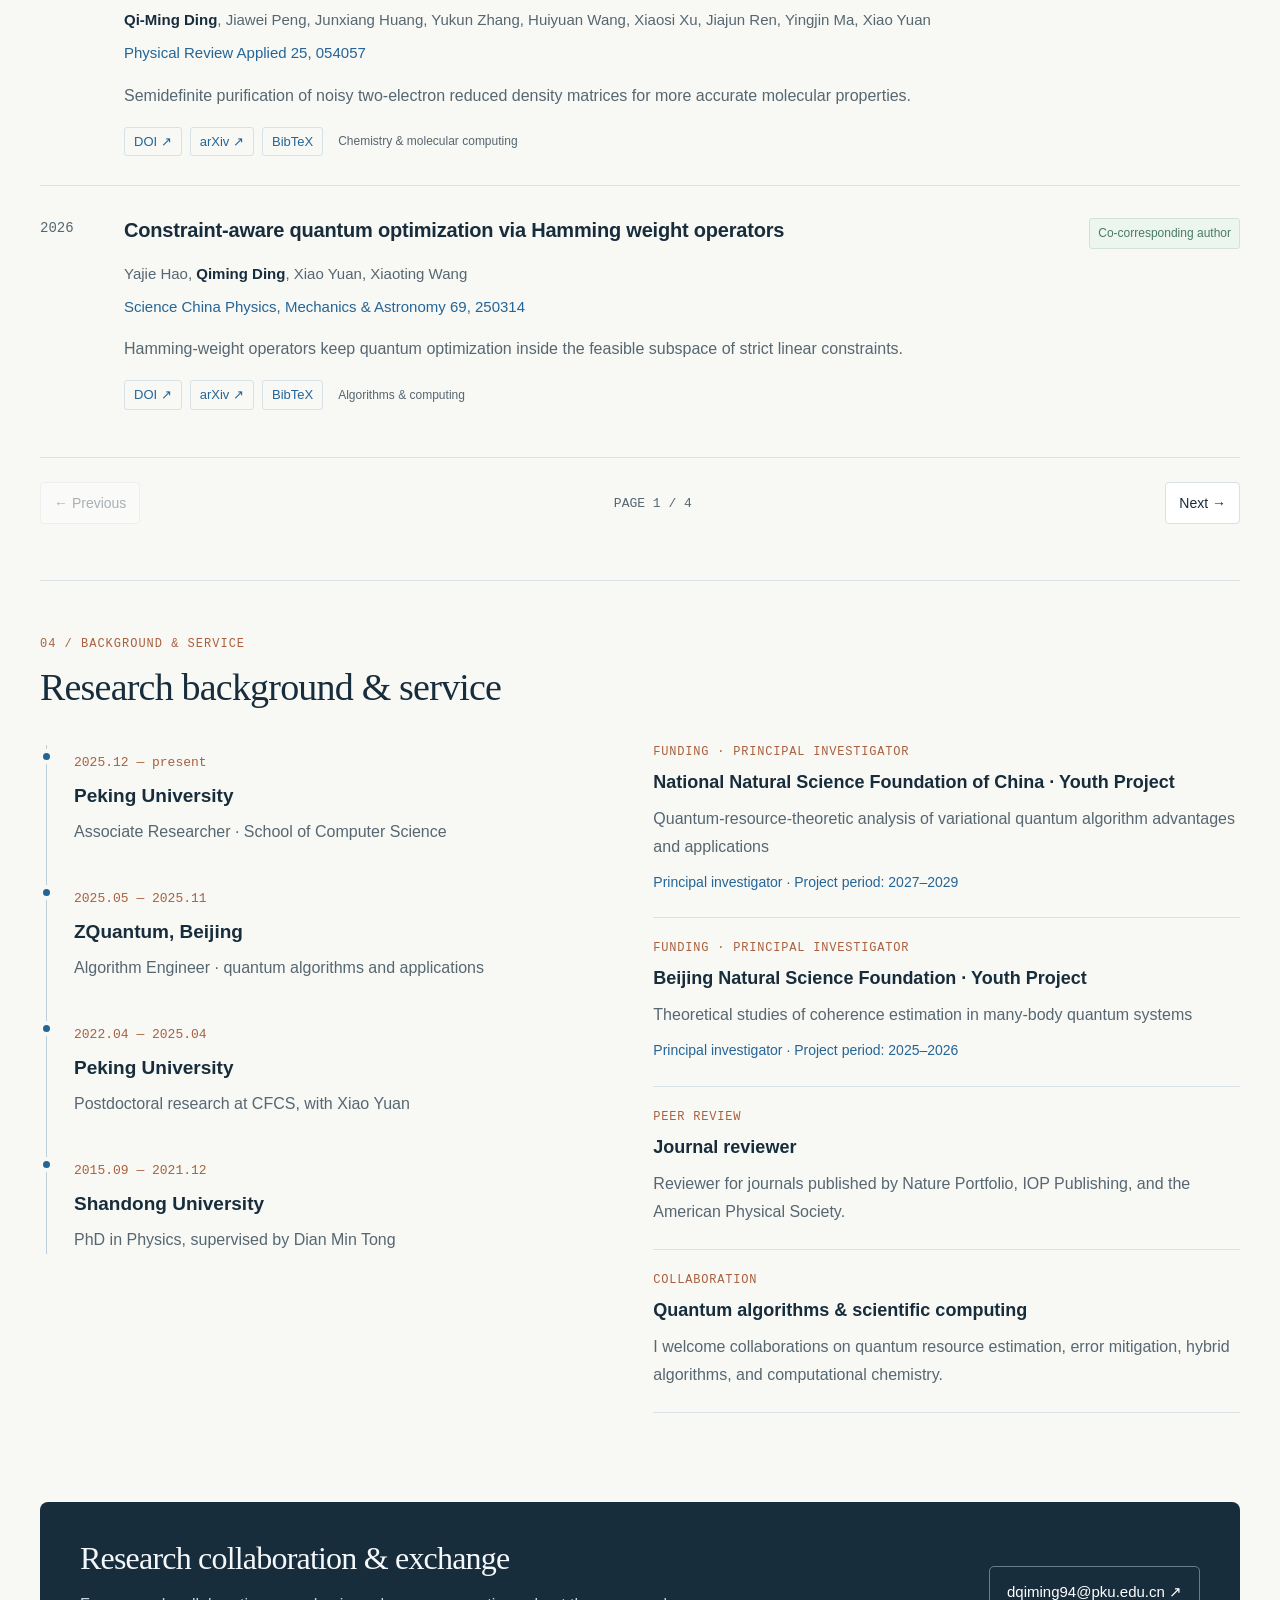
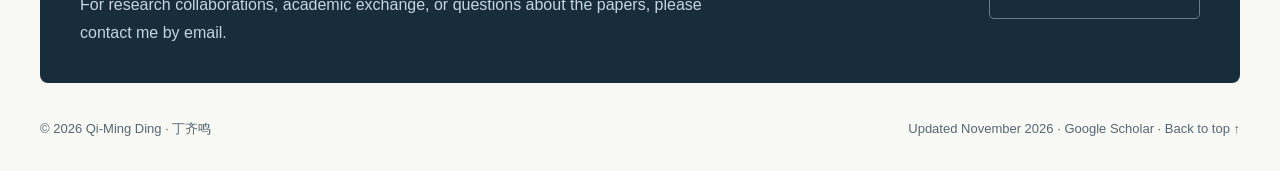
==== commit 488902d4: "Add files via upload" ====
--- a/index.html
+++ b/index.html
@@ -3,7 +3,7 @@
 <meta name="description" content="Qi-Ming Ding, quantum information and computing researcher at Peking University. Quantum resources, algorithms, error mitigation, and computational chemistry.">
 <link rel="canonical" href="https://geeeekding.github.io/"><meta property="og:title" content="Qi-Ming Ding · Quantum Information & Computing"><meta property="og:description" content="Quantum resources, practical algorithms, and computational chemistry. Explore publications and selected research citations."><meta property="og:image" content="https://geeeekding.github.io/assets/qiming2024.jpg">
 <meta name="theme-color" content="#f8f8f5"><title>Qi-Ming Ding · Quantum Information & Computing</title>
-<link rel="icon" href="assets/favicon.svg" type="image/svg+xml"><link rel="stylesheet" href="assets/site.css?v=20261101"><script src="assets/bibliography.js" defer></script><script src="assets/site.js?v=20261101" defer></script>
+<link rel="icon" href="assets/favicon.svg" type="image/svg+xml"><link rel="stylesheet" href="assets/site.css?v=20261101"><script src="assets/bibliography.js?v=20261116" defer></script><script src="assets/site.js?v=20261116" defer></script>
 </head><body><a class="skip" href="#main">Skip to content</a><div class="reading-progress" aria-hidden="true"></div>
 <header class="site-header"><div class="wrap header-inner"><a class="wordmark" href="#">Qi-Ming Ding<span></span></a><nav class="main-nav" aria-label="Main navigation">
 <a href="#research"><span data-en="Research" data-zh="研究" >Research</span></a><a href="#impact"><span data-en="Citations" data-zh="学术引用" >Citations</span></a><a href="#publications"><span data-en="Publications" data-zh="论文" >Publications</span></a><a href="#journey"><span data-en="About" data-zh="经历" >About</span></a></nav><button id="language-toggle" class="lang-button" type="button" aria-label="Switch to Chinese">中文</button></div></header>
@@ -15,7 +15,7 @@
 <p class="hero-statement lang-zh">量子资源理论<br><em>与量子算法应用</em></p>
 <p data-en="Quantum information, algorithms, and applications in chemistry and molecular computing." data-zh="关注量子信息的基础问题，探索量子计算在科学计算中的应用。" class="hero-bio">Quantum information, algorithms, and applications in chemistry and molecular computing.</p>
 <div class="profile-links"><a href="mailto:dqiming94@pku.edu.cn"><span data-en="Email" data-zh="邮箱" >Email</span></a><a href="https://scholar.google.com/citations?user=Pl5r_UgAAAAJ" target="_blank" rel="noopener noreferrer" >Google Scholar</a><a href="https://orcid.org/0000-0002-0548-6519" target="_blank" rel="noopener noreferrer" >ORCID</a><a href="https://github.com/geeeekDing" target="_blank" rel="noopener noreferrer" >GitHub</a><a href="https://www.zhihu.com/people/curry-paul" target="_blank" rel="noopener noreferrer" ><span data-en="Zhihu" data-zh="知乎" >Zhihu</span></a></div>
-<div class="hero-stats"><div class="stat"><strong>19</strong><span data-en="Published papers" data-zh="已发表论文" >Published papers</span></div><div class="stat"><strong>11</strong><span data-en="First / co-first or corresponding author" data-zh="第一、共同第一或通讯作者论文" >First / co-first or corresponding author</span></div><div class="stat"><strong>3</strong><span data-en="Public preprints" data-zh="公开预印本" >Public preprints</span></div></div></div>
+<div class="hero-stats"><div class="stat"><strong>20</strong><span data-en="Published papers" data-zh="已发表论文" >Published papers</span></div><div class="stat"><strong>11</strong><span data-en="First / co-first or corresponding author" data-zh="第一、共同第一或通讯作者论文" >First / co-first or corresponding author</span></div><div class="stat"><strong>2</strong><span data-en="Public preprints" data-zh="公开预印本" >Public preprints</span></div></div></div>
 <section class="about-panel" id="about" aria-labelledby="about-title"><div class="section-no"><span data-en="PROFILE" data-zh="关于我" >PROFILE</span></div><h2 id="about-title"><span data-en="About me" data-zh="个人简介" >About me</span></h2>
 <div class="lang-en about-copy"><p>I am an Associate Researcher in the School of Computer Science at Peking University. I received my PhD in Physics from Shandong University in 2021, supervised by <a href="https://www.researchgate.net/profile/Dianmin-Tong" target="_blank" rel="noopener noreferrer" >Dian Min Tong</a>, and was a postdoctoral researcher at PKU’s Center on Frontiers of Computing Studies from 2022 to 2025, working with <a href="https://qtheorist.site/" target="_blank" rel="noopener noreferrer" >Xiao Yuan</a>.</p>
 <p>My research spans quantum resource theory, quantum algorithms, and scientific computing. I study how to characterize quantum resources with limited or imperfect measurements, and develop methods for constrained quantum optimization and error mitigation, with applications to molecular docking, electronic structure, and quantum dynamics.</p>
@@ -27,7 +27,7 @@
 
 <section id="research" class="section"><div class="section-heading"><div><span class="section-no">01 / RESEARCH</span><h2 data-en="Research interests" data-zh="研究方向" >Research interests</h2></div><p data-en="From characterizing quantum resources to designing algorithms and studying molecular problems." data-zh="从量子信息的基础理论出发，研究量子算法，并探索其在分子科学中的应用。" >From characterizing quantum resources to designing algorithms and studying molecular problems.</p></div><div class="research-grid"><article class="research-card"><svg viewBox="0 0 180 85" aria-hidden="true"><rect x="10" y="8" width="62" height="62" rx="4" fill="#f0f5fa" stroke="#c3d4df"/><g fill="#246597"><circle cx="25" cy="23" r="6"/><circle cx="57" cy="55" r="6"/><circle cx="57" cy="23" r="6" opacity=".4"/><circle cx="25" cy="55" r="6" opacity=".4"/></g><path d="M86 39h25m-5-5 5 5-5 5" fill="none" stroke="#849ba9"/><path d="M130 65V15m0 50h40m-32-8V38m10 19V27m10 30V20" fill="none" stroke="#246597" stroke-width="2"/><text x="23" y="82" font-size="8" fill="#7f919b" font-family="monospace">ρ → resources</text></svg><span class="field-no">01</span><h3 data-en="Quantum resources &amp; measurement" data-zh="量子资源与量子测量" >Quantum resources &amp; measurement</h3><p data-en="Coherence, steering, and Fisher information. Extracting useful structure from incomplete and imperfect measurements." data-zh="研究量子相干性、量子导引与费舍尔信息，发展适用于有限测量与噪声条件的资源表征方法。" >Coherence, steering, and Fisher information. Extracting useful structure from incomplete and imperfect measurements.</p><button class="text-button research-filter" data-topic="resources" type="button"><span data-en="Explore the papers" data-zh="查看相关论文" >Explore the papers</span></button></article><article class="research-card"><svg viewBox="0 0 180 85" aria-hidden="true"><g stroke="#c5d8d0" fill="none"><path d="M8 20h164M8 43h164M8 66h164"/><path d="M83 20v46M136 20v23"/></g><g fill="#487a69"><circle cx="83" cy="20" r="4"/><circle cx="136" cy="20" r="4"/></g><g stroke="#487a69" fill="#f2f7f4"><rect x="25" y="10" width="26" height="20" rx="3"/><rect x="109" y="56" width="26" height="20" rx="3"/><circle cx="83" cy="66" r="8"/><circle cx="136" cy="43" r="8"/></g><path d="M77 66h12m-6-6v12m47-29h12m-6-6v12" stroke="#487a69"/><g font-size="10" font-family="monospace" fill="#487a69"><text x="34" y="24">H</text><text x="117" y="70">R</text></g></svg><span class="field-no">02</span><h3 data-en="Quantum algorithms &amp; error mitigation" data-zh="量子算法与错误缓解" >Quantum algorithms &amp; error mitigation</h3><p data-en="Constraint-aware optimization, error mitigation, and the resources needed to run useful quantum computations." data-zh="研究含约束的量子优化、错误缓解方法，以及量子计算的资源开销。" >Constraint-aware optimization, error mitigation, and the resources needed to run useful quantum computations.</p><button class="text-button research-filter" data-topic="algorithms" type="button"><span data-en="Explore the papers" data-zh="查看相关论文" >Explore the papers</span></button></article><article class="research-card"><svg viewBox="0 0 180 85" aria-hidden="true"><g fill="none" stroke="#d4b8a9" stroke-width="1.5"><path d="m48 14 25 14v29L48 72 22 57V28zM73 28l27-13 26 15v29l-26 14-27-16m53-27 26-15"/><path d="m30 32 18-10 17 10M30 53l18 10 17-10m37-30 17 10v21"/></g><g fill="#b36a49"><circle cx="22" cy="28" r="5"/><circle cx="73" cy="57" r="5"/><circle cx="126" cy="30" r="5"/><circle cx="152" cy="15" r="7"/></g><g fill="#d7b8a5"><circle cx="48" cy="72" r="4"/><circle cx="100" cy="15" r="4"/></g></svg><span class="field-no">03</span><h3 data-en="Quantum chemistry &amp; molecular computing" data-zh="量子化学与分子计算" >Quantum chemistry &amp; molecular computing</h3><p data-en="Molecular docking, geometry optimization, and non-adiabatic dynamics with hybrid computational methods." data-zh="利用混合计算方法，研究分子对接、几何优化与非绝热动力学。" >Molecular docking, geometry optimization, and non-adiabatic dynamics with hybrid computational methods.</p><button class="text-button research-filter" data-topic="chemistry" type="button"><span data-en="Explore the papers" data-zh="查看相关论文" >Explore the papers</span></button></article></div><div class="research-strip"><span>QUANTUM RESOURCES</span><i class="strip-line"></i><span>ALGORITHMS</span><i class="strip-line"></i><span>APPLICATIONS</span></div></section>
 
-<section class="section news-section" id="news"><div class="news-head"><span class="section-no">RECENT NOTES</span><h2 data-en="Research updates" data-zh="研究动态" >Research updates</h2><a class="small-link" href="#publications"><span data-en="All publications →" data-zh="查看全部论文 →" >All publications →</span></a></div><div><div class="news-item"><time datetime="2026-10-13">2026.10.13</time><p><a href="https://arxiv.org/abs/2609.10965v2" target="_blank" rel="noopener noreferrer" ><span data-en="Updated preprint: an algorithm-to-execution framework for surface-code quantum computing." data-zh="表面码量子计算的算法到执行框架预印本更新至v2。" >Updated preprint: an algorithm-to-execution framework for surface-code quantum computing.</span></a></p></div><div class="news-item"><time datetime="2026-09-15">2026.09.15</time><p><a href="https://doi.org/10.1103/q9lf-cp11" target="_blank" rel="noopener noreferrer" ><span data-en="Symmetry-assisted quantum measurements, published in Physical Review Letters." data-zh="对称性辅助量子测量研究发表于 Physical Review Letters。" >Symmetry-assisted quantum measurements, published in Physical Review Letters.</span></a></p></div><div class="news-item"><time datetime="2026-09-09">2026.09.09</time><p><a href="https://doi.org/10.1126/sciadv.aef4342" target="_blank" rel="noopener noreferrer" ><span data-en="Experimental quantum Fisher information estimation, published in Science Advances." data-zh="量子费舍尔信息估计的实验研究发表于 Science Advances。" >Experimental quantum Fisher information estimation, published in Science Advances.</span></a></p></div><div class="news-item"><time datetime="2026-09-03">2026.09.03</time><p><a href="https://doi.org/10.1103/yd74-5t5x" target="_blank" rel="noopener noreferrer" ><span data-en="Non-Hermitian dynamics via quantum circuit Monte Carlo, published in Physical Review A." data-zh="量子线路蒙特卡洛模拟非厄米动力学研究发表于 Physical Review A。" >Non-Hermitian dynamics via quantum circuit Monte Carlo, published in Physical Review A.</span></a></p></div><details class="news-more"><summary><span data-en="Earlier updates" data-zh="更早的动态" >Earlier updates</span></summary><div class="news-item"><time datetime="2026-05-21">2026.05.21</time><p><a href="https://doi.org/10.1103/lx3w-w6jx" target="_blank" rel="noopener noreferrer" ><span data-en="Error mitigation for accurate molecular ground-state properties, published in Physical Review Applied." data-zh="面向精确分子基态性质的错误缓解研究发表于 Physical Review Applied。" >Error mitigation for accurate molecular ground-state properties, published in Physical Review Applied.</span></a></p></div><div class="news-item"><time datetime="2026-03-26">2026.03.26</time><p><a href="https://doi.org/10.1007/s11433-025-2895-4" target="_blank" rel="noopener noreferrer" ><span data-en="Constraint-aware quantum optimization, published in Science China Physics, Mechanics &amp; Astronomy." data-zh="含约束的量子优化研究发表于 Science China Physics, Mechanics &amp; Astronomy。" >Constraint-aware quantum optimization, published in Science China Physics, Mechanics &amp; Astronomy.</span></a></p></div><div class="news-item"><time datetime="2026-03-26">2026.03.26</time><p><a href="https://doi.org/10.1103/g8sh-hts2" target="_blank" rel="noopener noreferrer" ><span data-en="Coherence estimation from scarce data, published in Physical Review A." data-zh="稀缺数据下的相干性估计研究发表于 Physical Review A。" >Coherence estimation from scarce data, published in Physical Review A.</span></a></p></div><div class="news-item"><time datetime="2026-03-02">2026.03.02</time><p><a href="https://doi.org/10.1103/wgqg-hfw8" target="_blank" rel="noopener noreferrer" ><span data-en="Reliable quantum steering detection, published in Physical Review Letters." data-zh="可靠量子导引探测研究发表于 Physical Review Letters。" >Reliable quantum steering detection, published in Physical Review Letters.</span></a></p></div><div class="news-item"><time datetime="2026-01-13">2026.01.13</time><p><a href="https://doi.org/10.1021/acs.jctc.5c01435" target="_blank" rel="noopener noreferrer" ><span data-en="Molecular geometry optimization with hybrid quantum–classical computing, published in JCTC." data-zh="混合量子—经典分子几何优化研究发表于 JCTC。" >Molecular geometry optimization with hybrid quantum–classical computing, published in JCTC.</span></a></p></div></details></div></section>
+<section class="section news-section" id="news"><div class="news-head"><span class="section-no">RECENT NOTES</span><h2 data-en="Research updates" data-zh="研究动态" >Research updates</h2><a class="small-link" href="#publications"><span data-en="All publications →" data-zh="查看全部论文 →" >All publications →</span></a></div><div><div class="news-item"><time datetime="2026-11-16">2026.11.16</time><p><a href="https://journals.aps.org/pra/accepted/10.1103/f1jd-lwmy" target="_blank" rel="noopener noreferrer"><span data-en="Our paper on Boolean convex-roof measures and resource accessibility was accepted by Physical Review A." data-zh="共同第一作者论文《布尔凸顶度量与资源可及性》获 Physical Review A 接收。">Our paper on Boolean convex-roof measures and resource accessibility was accepted by Physical Review A.</span></a></p></div><div class="news-item"><time datetime="2026-10-13">2026.10.13</time><p><a href="https://arxiv.org/abs/2609.10965v2" target="_blank" rel="noopener noreferrer" ><span data-en="Updated preprint: an algorithm-to-execution framework for surface-code quantum computing." data-zh="表面码量子计算的算法到执行框架预印本更新至v2。" >Updated preprint: an algorithm-to-execution framework for surface-code quantum computing.</span></a></p></div><div class="news-item"><time datetime="2026-09-15">2026.09.15</time><p><a href="https://doi.org/10.1103/q9lf-cp11" target="_blank" rel="noopener noreferrer" ><span data-en="Symmetry-assisted quantum measurements, published in Physical Review Letters." data-zh="对称性辅助量子测量研究发表于 Physical Review Letters。" >Symmetry-assisted quantum measurements, published in Physical Review Letters.</span></a></p></div><div class="news-item"><time datetime="2026-09-09">2026.09.09</time><p><a href="https://doi.org/10.1126/sciadv.aef4342" target="_blank" rel="noopener noreferrer" ><span data-en="Experimental quantum Fisher information estimation, published in Science Advances." data-zh="量子费舍尔信息估计的实验研究发表于 Science Advances。" >Experimental quantum Fisher information estimation, published in Science Advances.</span></a></p></div><div class="news-item"><time datetime="2026-09-03">2026.09.03</time><p><a href="https://doi.org/10.1103/yd74-5t5x" target="_blank" rel="noopener noreferrer" ><span data-en="Non-Hermitian dynamics via quantum circuit Monte Carlo, published in Physical Review A." data-zh="量子线路蒙特卡洛模拟非厄米动力学研究发表于 Physical Review A。" >Non-Hermitian dynamics via quantum circuit Monte Carlo, published in Physical Review A.</span></a></p></div><details class="news-more"><summary><span data-en="Earlier updates" data-zh="更早的动态" >Earlier updates</span></summary><div class="news-item"><time datetime="2026-07-23">2026.07.23</time><p><a href="https://journal.hep.com.cn/fop/EN/10.15302/frontphys.2027.023301" target="_blank" rel="noopener noreferrer"><span data-en="Our review of variational quantum algorithms was published online in Frontiers of Physics." data-zh="合作综述《变分量子算法：迈向容错量子计算》发表于 Frontiers of Physics。">Our review of variational quantum algorithms was published online in Frontiers of Physics.</span></a></p></div><div class="news-item"><time datetime="2026-05-21">2026.05.21</time><p><a href="https://doi.org/10.1103/lx3w-w6jx" target="_blank" rel="noopener noreferrer" ><span data-en="Error mitigation for accurate molecular ground-state properties, published in Physical Review Applied." data-zh="面向精确分子基态性质的错误缓解研究发表于 Physical Review Applied。" >Error mitigation for accurate molecular ground-state properties, published in Physical Review Applied.</span></a></p></div><div class="news-item"><time datetime="2026-03-26">2026.03.26</time><p><a href="https://doi.org/10.1007/s11433-025-2895-4" target="_blank" rel="noopener noreferrer" ><span data-en="Constraint-aware quantum optimization, published in Science China Physics, Mechanics &amp; Astronomy." data-zh="含约束的量子优化研究发表于 Science China Physics, Mechanics &amp; Astronomy。" >Constraint-aware quantum optimization, published in Science China Physics, Mechanics &amp; Astronomy.</span></a></p></div><div class="news-item"><time datetime="2026-03-26">2026.03.26</time><p><a href="https://doi.org/10.1103/g8sh-hts2" target="_blank" rel="noopener noreferrer" ><span data-en="Coherence estimation from scarce data, published in Physical Review A." data-zh="稀缺数据下的相干性估计研究发表于 Physical Review A。" >Coherence estimation from scarce data, published in Physical Review A.</span></a></p></div><div class="news-item"><time datetime="2026-03-02">2026.03.02</time><p><a href="https://doi.org/10.1103/wgqg-hfw8" target="_blank" rel="noopener noreferrer" ><span data-en="Reliable quantum steering detection, published in Physical Review Letters." data-zh="可靠量子导引探测研究发表于 Physical Review Letters。" >Reliable quantum steering detection, published in Physical Review Letters.</span></a></p></div><div class="news-item"><time datetime="2026-01-13">2026.01.13</time><p><a href="https://doi.org/10.1021/acs.jctc.5c01435" target="_blank" rel="noopener noreferrer" ><span data-en="Molecular geometry optimization with hybrid quantum–classical computing, published in JCTC." data-zh="混合量子—经典分子几何优化研究发表于 JCTC。" >Molecular geometry optimization with hybrid quantum–classical computing, published in JCTC.</span></a></p></div></details></div></section>
 
 <section id="impact" class="impact-section"><div class="section-heading"><div><span class="section-no">02 / RESEARCH IN CONTEXT</span><h2 data-en="Selected citations &amp; research uptake" data-zh="正面引用与研究应用" >Selected citations &amp; research uptake</h2></div><p data-en="How other papers discuss, use, or build on this work. Selected passages linked to their sources." data-zh="记录其他研究对本人工作的评价、复现与应用，并提供原文摘录及出处。" >How other papers discuss, use, or build on this work. Selected passages linked to their sources.</p></div><div class="citation-grid"><article class="citation-card"><div class="citation-top"><span data-en="Review assessment" data-zh="综述评价" class="citation-category">Review assessment</span><span>2021</span></div>
     <h3><a href="https://doi.org/10.1002/qute.202100040" target="_blank" rel="noopener noreferrer" >Experimental Progress on Quantum Coherence: Detection, Quantification, and Manipulation</a></h3><p class="citation-journal">Advanced Quantum Technologies 4, 2100040 · Kang-Da Wu et al.</p>
@@ -52,8 +52,13 @@
     <div class="citation-bottom"><a href="https://arxiv.org/html/2503.04239v1" target="_blank" rel="noopener noreferrer" ><span data-en="Read source ↗" data-zh="阅读原文 ↗" >Read source ↗</span></a><a href="https://arxiv.org/abs/2503.04239" target="_blank" rel="noopener noreferrer" >arXiv ↗</a></div></article></div><p data-en="A curated selection, not a citation-count ranking. Each entry distinguishes an assessment, method use, or a research extension. Last checked: 31 October 2026." data-zh="以下为已核对正文的代表性引用，分别注明评价、方法复现或后续应用。核对日期：2026年10月31日。" class="impact-method">A curated selection, not a citation-count ranking. Each entry distinguishes an assessment, method use, or a research extension. Last checked: 31 October 2026.</p></section>
 
 <section id="publications" class="section"><div class="section-heading publication-heading"><div><span class="section-no">03 / PUBLICATIONS</span><h2 data-en="Papers &amp; preprints" data-zh="论文与预印本" >Papers &amp; preprints</h2></div><a href="assets/publications.bib" download><span data-en="Download bibliography ↓" data-zh="下载已发表论文BibTeX ↓" >Download bibliography ↓</span></a></div>
-<div class="pub-controls"><div class="filter-tabs" role="group" aria-label="Filter publications"><button type="button" class="filter-tab" data-filter="all" aria-pressed="true"><span data-en="Published" data-zh="已发表" >Published</span></button><button type="button" class="filter-tab" data-filter="lead" aria-pressed="false"><span data-en="First / corresponding" data-zh="第一／通讯作者" >First / corresponding</span></button><button type="button" class="filter-tab" data-filter="preprint" aria-pressed="false"><span data-en="Preprints &amp; manuscripts" data-zh="预印本与手稿" >Preprints &amp; manuscripts</span></button></div><div class="search-tools"><div class="search-field"><svg viewBox="0 0 16 16" fill="none" aria-hidden="true"><circle cx="6.5" cy="6.5" r="4.5"/><path d="m10 10 4 4"/></svg><input id="paper-search" type="search" aria-label="Search papers by title, author, or topic" placeholder="Search title, author, topic…"></div><select id="year-filter" aria-label="Filter by year"><option value="all" data-en="All years" data-zh="全部年份">All years</option><option value="2026">2026</option><option value="2024">2024</option><option value="2022">2022</option><option value="2021">2021</option><option value="2018">2018</option><option value="2017">2017</option><option value="2014">2014</option></select></div></div>
-<div class="pub-status"><span id="publication-count" role="status" aria-live="polite">19 publications</span><button id="clear-topic" class="active-topic" type="button" hidden></button><span><span data-en="Author roles are shown for Qi-Ming Ding." data-zh="标签注明本人在各篇论文中的作者角色。" >Author roles are shown for Qi-Ming Ding.</span></span></div><div id="paper-list"><article class="paper" id="paper-J19" data-status="published" data-lead="false" data-year="2026" data-topic="resources" data-search="symmetry speeds up quantum measurements physical review letters hu chen bujiao wu qian-xi zhang qi-ming ding haozhao wu mei-shi su ya-li mao xiao yuan zheng-da li using symmetry to design more sample-efficient quantum measurements, with photonic demonstrations. 将对称性信息融入量子测量设计，并在光量子平台中展示样本效率提升。 量子测量与对称性 10.1103/q9lf-cp11   ">
+<div class="pub-controls"><div class="filter-tabs" role="group" aria-label="Filter publications"><button type="button" class="filter-tab" data-filter="all" aria-pressed="true"><span data-en="Published" data-zh="已发表" >Published</span></button><button type="button" class="filter-tab" data-filter="lead" aria-pressed="false"><span data-en="First / corresponding" data-zh="第一／通讯作者" >First / corresponding</span></button><button type="button" class="filter-tab" data-filter="accepted" aria-pressed="false"><span data-en="Accepted" data-zh="已接收">Accepted</span></button><button type="button" class="filter-tab" data-filter="preprint" aria-pressed="false"><span data-en="Preprints &amp; manuscripts" data-zh="预印本与手稿" >Preprints &amp; manuscripts</span></button></div><div class="search-tools"><div class="search-field"><svg viewBox="0 0 16 16" fill="none" aria-hidden="true"><circle cx="6.5" cy="6.5" r="4.5"/><path d="m10 10 4 4"/></svg><input id="paper-search" type="search" aria-label="Search papers by title, author, or topic" placeholder="Search title, author, topic…"></div><select id="year-filter" aria-label="Filter by year"><option value="all" data-en="All years" data-zh="全部年份">All years</option><option value="2027">2027</option><option value="2026">2026</option><option value="2024">2024</option><option value="2022">2022</option><option value="2021">2021</option><option value="2018">2018</option><option value="2017">2017</option><option value="2014">2014</option></select></div></div>
+<div class="pub-status"><span id="publication-count" role="status" aria-live="polite">20 publications</span><button id="clear-topic" class="active-topic" type="button" hidden></button><span><span data-en="Author roles are shown for Qi-Ming Ding." data-zh="标签注明本人在各篇论文中的作者角色。" >Author roles are shown for Qi-Ming Ding.</span></span></div><div id="paper-list"><article class="paper" id="paper-P01" data-status="published" data-lead="false" data-year="2027" data-topic="algorithms" data-search="a review of variational quantum algorithms: insights into fault-tolerant quantum computing frontiers of physics zhirao wang, junxiang huang, runyu ye, qingyu li, qi-ming ding, yiming huang, ting zhang, yumeng zeng, jianshuo gao, xiao yuan, yuan yao 10.15302/frontphys.2027.023301 arxiv 2604.07909 vqa review 变分量子算法综述 reviews variational quantum algorithms across noisy, early fault-tolerant, and fault-tolerant regimes. 综述变分量子算法在含噪、早期容错和容错量子计算阶段的设计方法、挑战与应用。">
+      <div class="paper-year">2027</div><div><div class="paper-top"><h3 class="paper-title"><a href="https://journal.hep.com.cn/fop/EN/10.15302/frontphys.2027.023301" target="_blank" rel="noopener noreferrer">A review of variational quantum algorithms: Insights into fault-tolerant quantum computing</a></h3><span data-en="Co-author" data-zh="合作作者" class="paper-role">Co-author</span></div>
+      <p class="paper-authors">Zhirao Wang, Junxiang Huang, Runyu Ye, Qingyu Li, <strong>Qi-Ming Ding</strong>, Yiming Huang, Ting Zhang, Yumeng Zeng, Jianshuo Gao, Xiao Yuan, Yuan Yao</p><p class="paper-venue">Frontiers of Physics 22(2), 023301 (2027) · <span data-en="Online 23 July 2026" data-zh="2026年7月23日在线发表">Online 23 July 2026</span></p>
+      <p data-en="Reviews variational quantum algorithms across noisy, early fault-tolerant, and fault-tolerant regimes." data-zh="综述变分量子算法在含噪、早期容错和容错量子计算阶段的设计方法、挑战与应用。" class="paper-desc">Reviews variational quantum algorithms across noisy, early fault-tolerant, and fault-tolerant regimes.</p>
+      <div class="paper-links"><a href="https://doi.org/10.15302/frontphys.2027.023301" target="_blank" rel="noopener noreferrer">DOI ↗</a><a href="https://arxiv.org/abs/2604.07909" target="_blank" rel="noopener noreferrer">arXiv ↗</a><button class="copy-bib" data-key="dingcv_p01" type="button">BibTeX</button><span data-en="Algorithms &amp; computing" data-zh="量子算法与计算" class="paper-topic">Algorithms &amp; computing</span></div>
+      </div></article><article class="paper" id="paper-J19" data-status="published" data-lead="false" data-year="2026" data-topic="resources" data-search="symmetry speeds up quantum measurements physical review letters hu chen bujiao wu qian-xi zhang qi-ming ding haozhao wu mei-shi su ya-li mao xiao yuan zheng-da li using symmetry to design more sample-efficient quantum measurements, with photonic demonstrations. 将对称性信息融入量子测量设计，并在光量子平台中展示样本效率提升。 量子测量与对称性 10.1103/q9lf-cp11   ">
       <div class="paper-year">2026</div><div><div class="paper-top"><h3 class="paper-title"><a href="https://doi.org/10.1103/q9lf-cp11" target="_blank" rel="noopener noreferrer" >Symmetry Speeds Up Quantum Measurements</a></h3><span data-en="Co-author" data-zh="合作作者" class="paper-role">Co-author</span></div>
       <p class="paper-authors">Hu Chen, Bujiao Wu, Qian-Xi Zhang, <strong>Qi-Ming Ding</strong>, Haozhao Wu, Mei-Shi Su, Ya-Li Mao, Xiao Yuan, Zheng-Da Li</p><p class="paper-venue">Physical Review Letters 137, 120201</p>
       <p data-en="Using symmetry to design more sample-efficient quantum measurements, with photonic demonstrations." data-zh="将对称性信息融入量子测量设计，并在光量子平台中展示样本效率提升。" class="paper-desc">Using symmetry to design more sample-efficient quantum measurements, with photonic demonstrations.</p><div class="paper-links"><a href="https://doi.org/10.1103/q9lf-cp11" target="_blank" rel="noopener noreferrer" >DOI ↗</a><button class="copy-bib" data-key="dingcv_j19" type="button">BibTeX</button><span data-en="Quantum resources" data-zh="量子资源" class="paper-topic">Quantum resources</span></div>
@@ -148,11 +153,12 @@
       <p class="paper-authors">Qian Xue, Honglei Du, Xiaoyang Gao, …, <strong>Qiming Ding</strong>, …, Yueguang Lü, Shandong Li</p><p class="paper-venue">Journal of Alloys and Compounds 615, 372-374</p>
       <p data-en="A materials study of MnO₂ doping and the microwave dielectric properties of BST/MgO composites." data-zh="本科阶段关于MnO₂掺杂及BST/MgO复合材料微波介电性能的合作研究。" class="paper-desc">A materials study of MnO₂ doping and the microwave dielectric properties of BST/MgO composites.</p><div class="paper-links"><a href="https://doi.org/10.1016/j.jallcom.2014.06.129" target="_blank" rel="noopener noreferrer" >DOI ↗</a><button class="copy-bib" data-key="dingcv_j01" type="button">BibTeX</button><span data-en="Chemistry &amp; molecular computing" data-zh="量子化学与分子计算" class="paper-topic">Chemistry &amp; molecular computing</span></div>
       <details class="paper-details"><summary><span data-en="Full author list" data-zh="完整作者列表" >Full author list</span></summary><p>Qian Xue, Honglei Du, Xiaoyang Gao, Yelong Wang, Yongcheng Zhang, Jie Xu, Guibin Wang, <strong>Qiming Ding</strong>, Chong Tian, Chunheng Liu, Yueguang Lü, Shandong Li</p></details>
-      </div></article><article class="paper" id="paper-M05" data-status="preprint" data-lead="true" data-year="2026" data-topic="resources" data-search="boolean convex-roof measure: an operationally meaningful quantifier of quantum resources  chaohui zhou qi-ming ding xiaodan cui baoqing sun c. l. liu connecting a boolean convex-roof measure to resource weight and an operational interpretation. 研究布尔凸顶度量与量子资源权重的联系，并给出其操作解释。 量子资源度量    ">
-      <div class="paper-year">2026</div><div><div class="paper-top"><h3 class="paper-title">Boolean Convex-Roof Measure: An Operationally Meaningful Quantifier of Quantum Resources</h3><span data-en="Co-first author" data-zh="共同第一作者" class="paper-role">Co-first author</span></div>
-      <p class="paper-authors">Chaohui Zhou, <strong>Qi-Ming Ding</strong>, Xiaodan Cui, Baoqing Sun, C. L. Liu</p><p class="paper-venue"><span data-en="Manuscript" data-zh="研究手稿" >Manuscript</span><span data-en="Manuscript" data-zh="研究手稿" class="preprint-badge">Manuscript</span></p>
-      <p data-en="Connecting a Boolean convex-roof measure to resource weight and an operational interpretation." data-zh="研究布尔凸顶度量与量子资源权重的联系，并给出其操作解释。" class="paper-desc">Connecting a Boolean convex-roof measure to resource weight and an operational interpretation.</p><div class="paper-links"><span data-en="Quantum resources" data-zh="量子资源" class="paper-topic">Quantum resources</span></div>
-      
+      </div></article><article class="paper" id="paper-M05" data-status="accepted" data-lead="true" data-year="2026" data-topic="resources" data-search="boolean convex-roof measures and resource accessibility boolean convex-roof measure: an operationally meaningful quantifier of quantum resources physical review a accepted in press chaohui zhou qi-ming ding xiaodan cui baoqing sun c. l. liu 10.1103/f1jd-lwmy introduces a boolean convex-roof measure and studies how much of a quantum resource is accessible through exact single-copy conversion. 提出布尔凸顶度量，研究单拷贝精确转换中量子资源的可及性，并讨论其在纠缠与相干性理论中的应用。">
+      <div class="paper-year">2026</div><div><div class="paper-top"><h3 class="paper-title"><a href="https://journals.aps.org/pra/accepted/10.1103/f1jd-lwmy" target="_blank" rel="noopener noreferrer">Boolean convex-roof measures and resource accessibility</a></h3><span data-en="Co-first author" data-zh="共同第一作者" class="paper-role lead">Co-first author</span></div>
+      <p class="paper-authors">Chaohui Zhou*, <strong>Qi-Ming Ding*</strong>, Xiaodan Cui, Baoqing Sun, C. L. Liu</p>
+      <p class="paper-venue">Physical Review A <span data-en="Accepted · 16 November 2026" data-zh="已接收 · 2026年11月16日" class="preprint-badge">Accepted · 16 November 2026</span></p>
+      <p data-en="Introduces a Boolean convex-roof measure and studies how much of a quantum resource is accessible through exact single-copy conversion." data-zh="提出布尔凸顶度量，研究单拷贝精确转换中量子资源的可及性，并讨论其在纠缠与相干性理论中的应用。" class="paper-desc">Introduces a Boolean convex-roof measure and studies how much of a quantum resource is accessible through exact single-copy conversion.</p>
+      <div class="paper-links"><a href="https://journals.aps.org/pra/accepted/10.1103/f1jd-lwmy" target="_blank" rel="noopener noreferrer"><span data-en="APS acceptance record ↗" data-zh="APS 接收记录 ↗">APS acceptance record ↗</span></a><span data-en="Quantum resources" data-zh="量子资源" class="paper-topic">Quantum resources</span></div>
       </div></article><article class="paper" id="paper-M04" data-status="preprint" data-lead="true" data-year="2026" data-topic="chemistry" data-search="accelerating drug discovery with gaussian boson sampling  yuanye zhu yuan yao qi-ming ding exploring gaussian boson sampling as a source of candidate solutions for graph-based drug-discovery tasks. 探索以高斯玻色采样生成候选解，辅助基于图论的药物研发任务。 高斯玻色采样与药物发现    ">
       <div class="paper-year">2026</div><div><div class="paper-top"><h3 class="paper-title">Accelerating Drug Discovery with Gaussian Boson Sampling</h3><span data-en="Corresponding author" data-zh="通讯作者" class="paper-role">Corresponding author</span></div>
       <p class="paper-authors">Yuanye Zhu, Yuan Yao, <strong>Qi-Ming Ding</strong></p><p class="paper-venue"><span data-en="Manuscript" data-zh="研究手稿" >Manuscript</span><span data-en="Manuscript" data-zh="研究手稿" class="preprint-badge">Manuscript</span></p>
@@ -183,11 +189,6 @@
       <p class="paper-authors">Xiao Yuan, Wenhao Zhang, <strong>Qiming Ding</strong>, You Zhou</p><p class="paper-venue">arXiv:2608.24299<span data-en="Preprint" data-zh="公开预印本" class="preprint-badge">Preprint</span></p>
       <p data-en="A distributed resource theory connecting entanglement, magic, and quantum communication." data-zh="建立联系纠缠、魔性资源与量子通信的分布式资源理论框架。" class="paper-desc">A distributed resource theory connecting entanglement, magic, and quantum communication.</p><div class="paper-links"><a href="https://arxiv.org/abs/2608.24299" target="_blank" rel="noopener noreferrer" >arXiv ↗</a><span data-en="Quantum resources" data-zh="量子资源" class="paper-topic">Quantum resources</span></div>
       
-      </div></article><article class="paper" id="paper-P01" data-status="preprint" data-lead="false" data-year="2026" data-topic="algorithms" data-search="a review of variational quantum algorithms: insights into fault-tolerant quantum computing arxiv zhirao wang junxiang huang runyu ye qingyu li qi-ming ding yiming huang ting zhang yumeng zeng jianshuo gao xiao yuan yuan yao a review of variational quantum algorithms across noisy, early fault-tolerant, and fault-tolerant regimes. 综述变分量子算法从含噪设备到早期容错、容错计算阶段的机遇与局限。 量子算法综述 10.48550/arxiv.2604.07909 2604.07909  vqa review">
-      <div class="paper-year">2026</div><div><div class="paper-top"><h3 class="paper-title"><a href="https://doi.org/10.48550/arXiv.2604.07909" target="_blank" rel="noopener noreferrer" >A Review of Variational Quantum Algorithms: Insights into Fault-Tolerant Quantum Computing</a></h3><span data-en="Co-author" data-zh="合作作者" class="paper-role">Co-author</span></div>
-      <p class="paper-authors">Zhirao Wang, Junxiang Huang, Runyu Ye, Qingyu Li, <strong>Qi-Ming Ding</strong>, Yiming Huang, Ting Zhang, Yumeng Zeng, Jianshuo Gao, Xiao Yuan, Yuan Yao</p><p class="paper-venue">arXiv:2604.07909<span data-en="Preprint" data-zh="公开预印本" class="preprint-badge">Preprint</span></p>
-      <p data-en="A review of variational quantum algorithms across noisy, early fault-tolerant, and fault-tolerant regimes." data-zh="综述变分量子算法从含噪设备到早期容错、容错计算阶段的机遇与局限。" class="paper-desc">A review of variational quantum algorithms across noisy, early fault-tolerant, and fault-tolerant regimes.</p><div class="paper-links"><a href="https://arxiv.org/abs/2604.07909" target="_blank" rel="noopener noreferrer" >arXiv ↗</a><span data-en="Algorithms &amp; computing" data-zh="量子算法与计算" class="paper-topic">Algorithms &amp; computing</span></div>
-      
       </div></article></div><div id="empty-state" class="empty-state" hidden><span data-en="No matching papers. Try another keyword or year." data-zh="没有找到匹配的论文，可尝试其他关键词或年份。" >No matching papers. Try another keyword or year.</span></div><div class="pub-pagination" id="pub-pagination"><button type="button" id="previous-page" class="page-button"><span data-en="← Previous" data-zh="← 上一页" >← Previous</span></button><span id="page-description" class="page-description"></span><button type="button" id="next-page" class="page-button"><span data-en="Next →" data-zh="下一页 →" >Next →</span></button></div></section>
 
 <section class="section" id="journey"><div class="section-heading"><div><span class="section-no">04 / BACKGROUND & SERVICE</span><h2 data-en="Research background &amp; service" data-zh="研究经历与学术服务" >Research background &amp; service</h2></div></div><div class="journey-grid"><div class="timeline"><div class="timeline-item"><span class="timeline-date"><span data-en="2025.12 — present" data-zh="2025.12 — 至今" >2025.12 — present</span></span><h3 data-en="Peking University" data-zh="北京大学" >Peking University</h3><p data-en="Associate Researcher · School of Computer Science" data-zh="副研究员 · 计算机学院" >Associate Researcher · School of Computer Science</p></div><div class="timeline-item"><span class="timeline-date"><span data-en="2025.05 — 2025.11" data-zh="2025.05 — 2025.11" >2025.05 — 2025.11</span></span><h3 data-en="ZQuantum, Beijing" data-zh="正则量子（北京）" >ZQuantum, Beijing</h3><p data-en="Algorithm Engineer · quantum algorithms and applications" data-zh="算法工程师 · 量子算法及应用" >Algorithm Engineer · quantum algorithms and applications</p></div><div class="timeline-item"><span class="timeline-date"><span data-en="2022.04 — 2025.04" data-zh="2022.04 — 2025.04" >2022.04 — 2025.04</span></span><h3 data-en="Peking University" data-zh="北京大学" >Peking University</h3><p data-en="Postdoctoral research at CFCS, with Xiao Yuan" data-zh="前沿计算研究中心博士后，合作导师袁骁" >Postdoctoral research at CFCS, with Xiao Yuan</p></div><div class="timeline-item"><span class="timeline-date"><span data-en="2015.09 — 2021.12" data-zh="2015.09 — 2021.12" >2015.09 — 2021.12</span></span><h3 data-en="Shandong University" data-zh="山东大学" >Shandong University</h3><p data-en="PhD in Physics, supervised by Dian Min Tong" data-zh="物理学博士，导师仝殿民" >PhD in Physics, supervised by Dian Min Tong</p></div></div><div class="services">
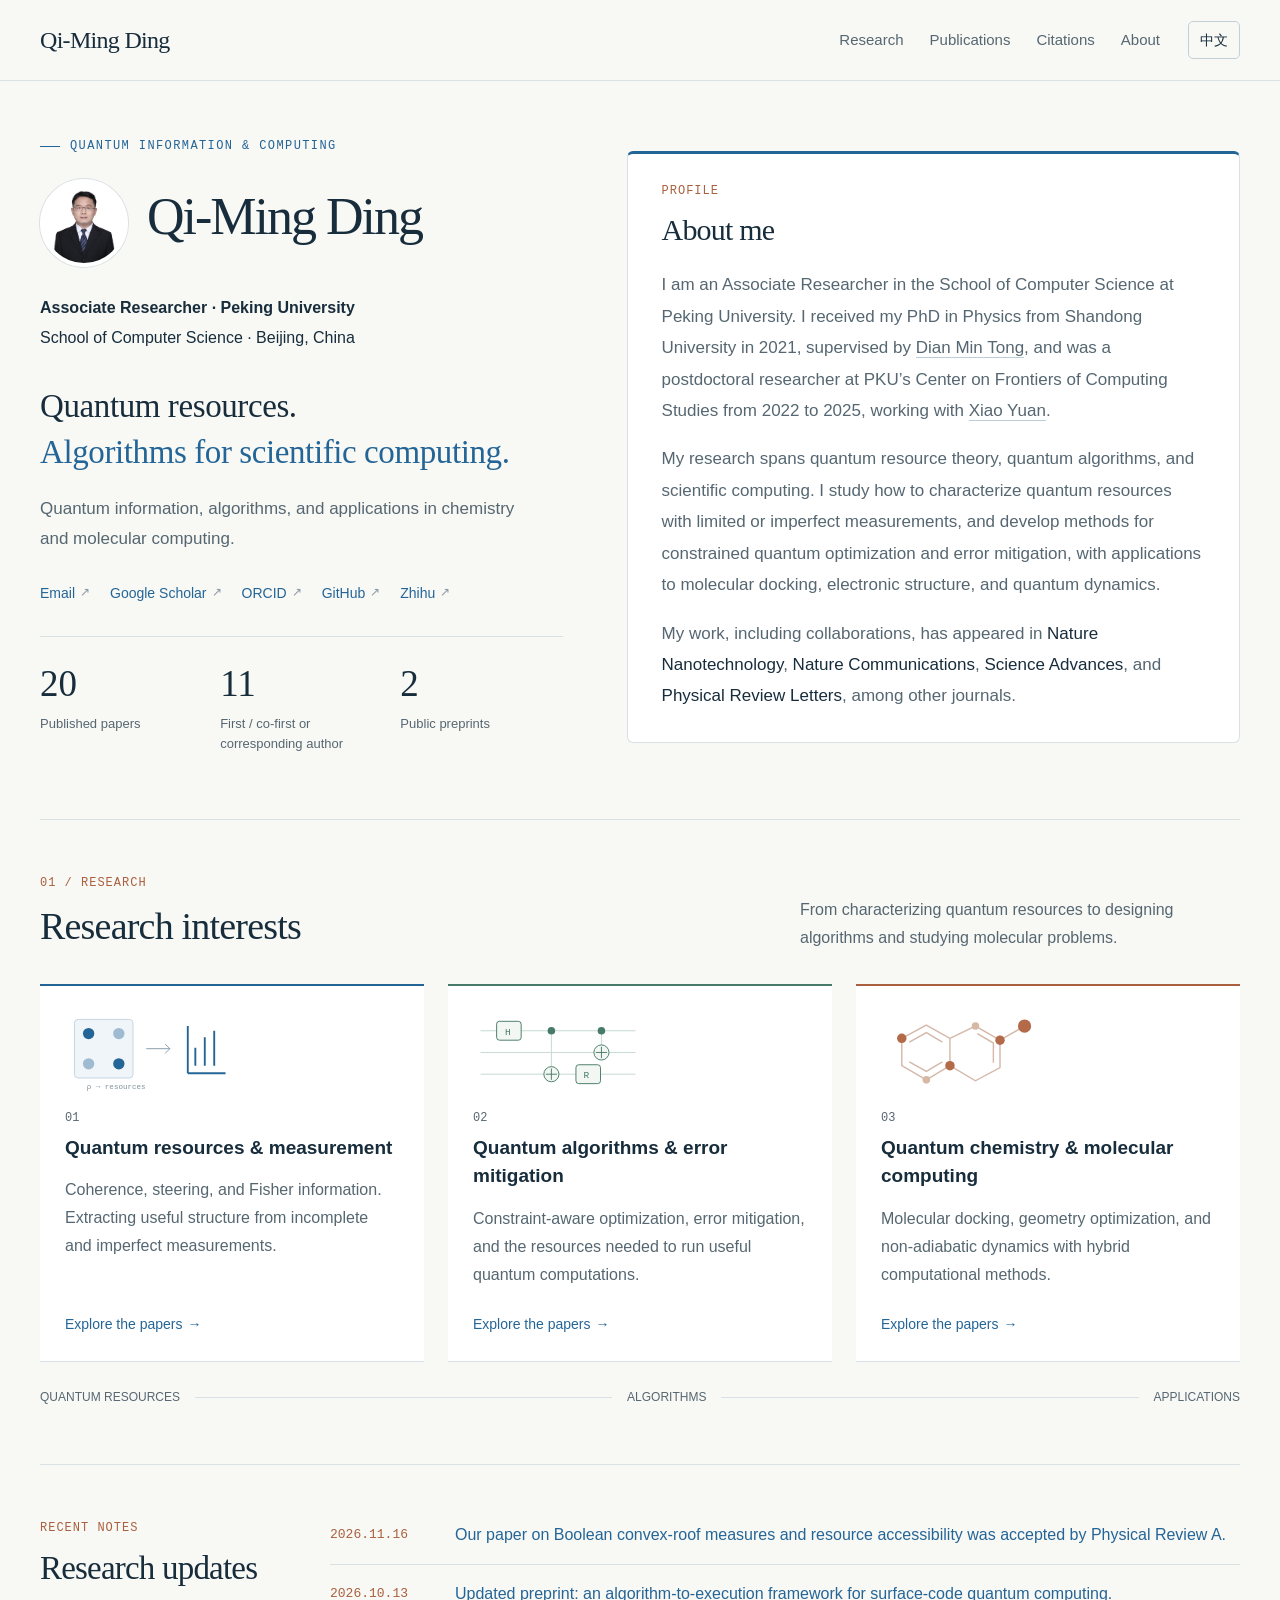
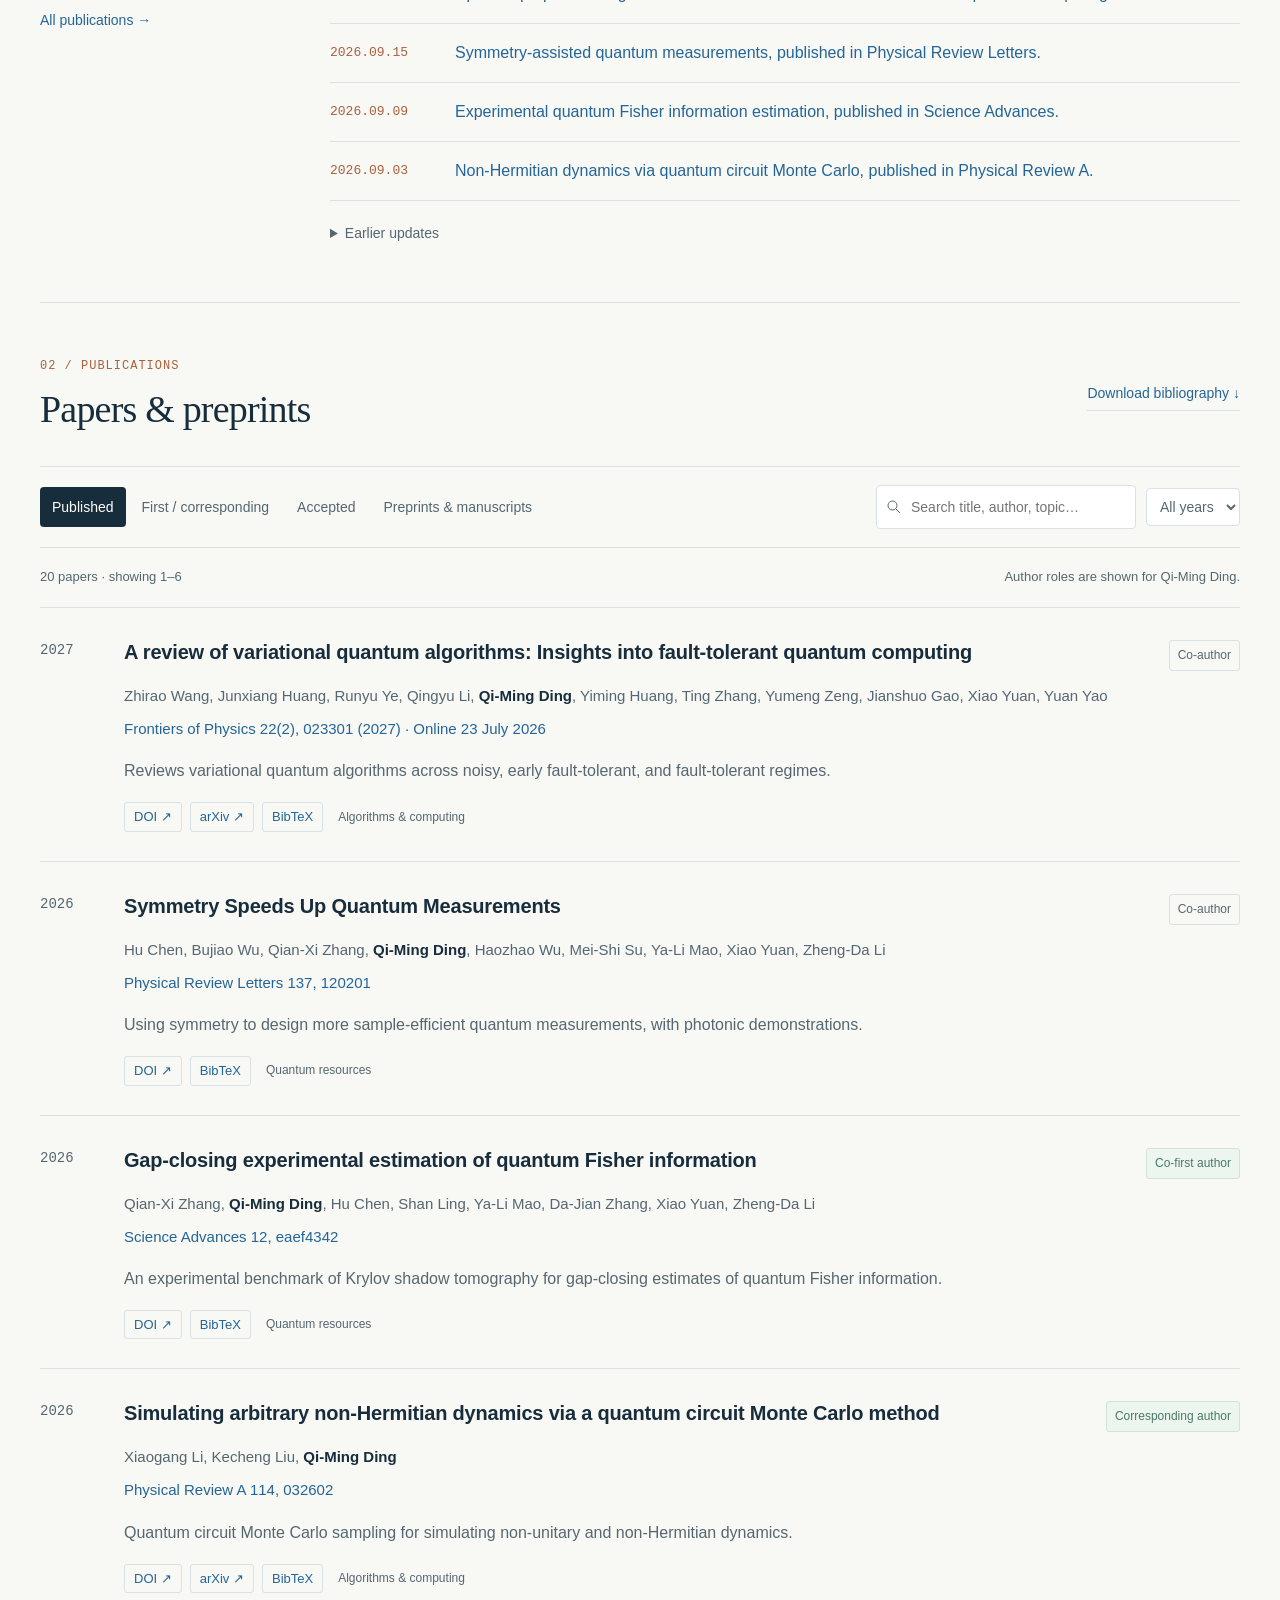
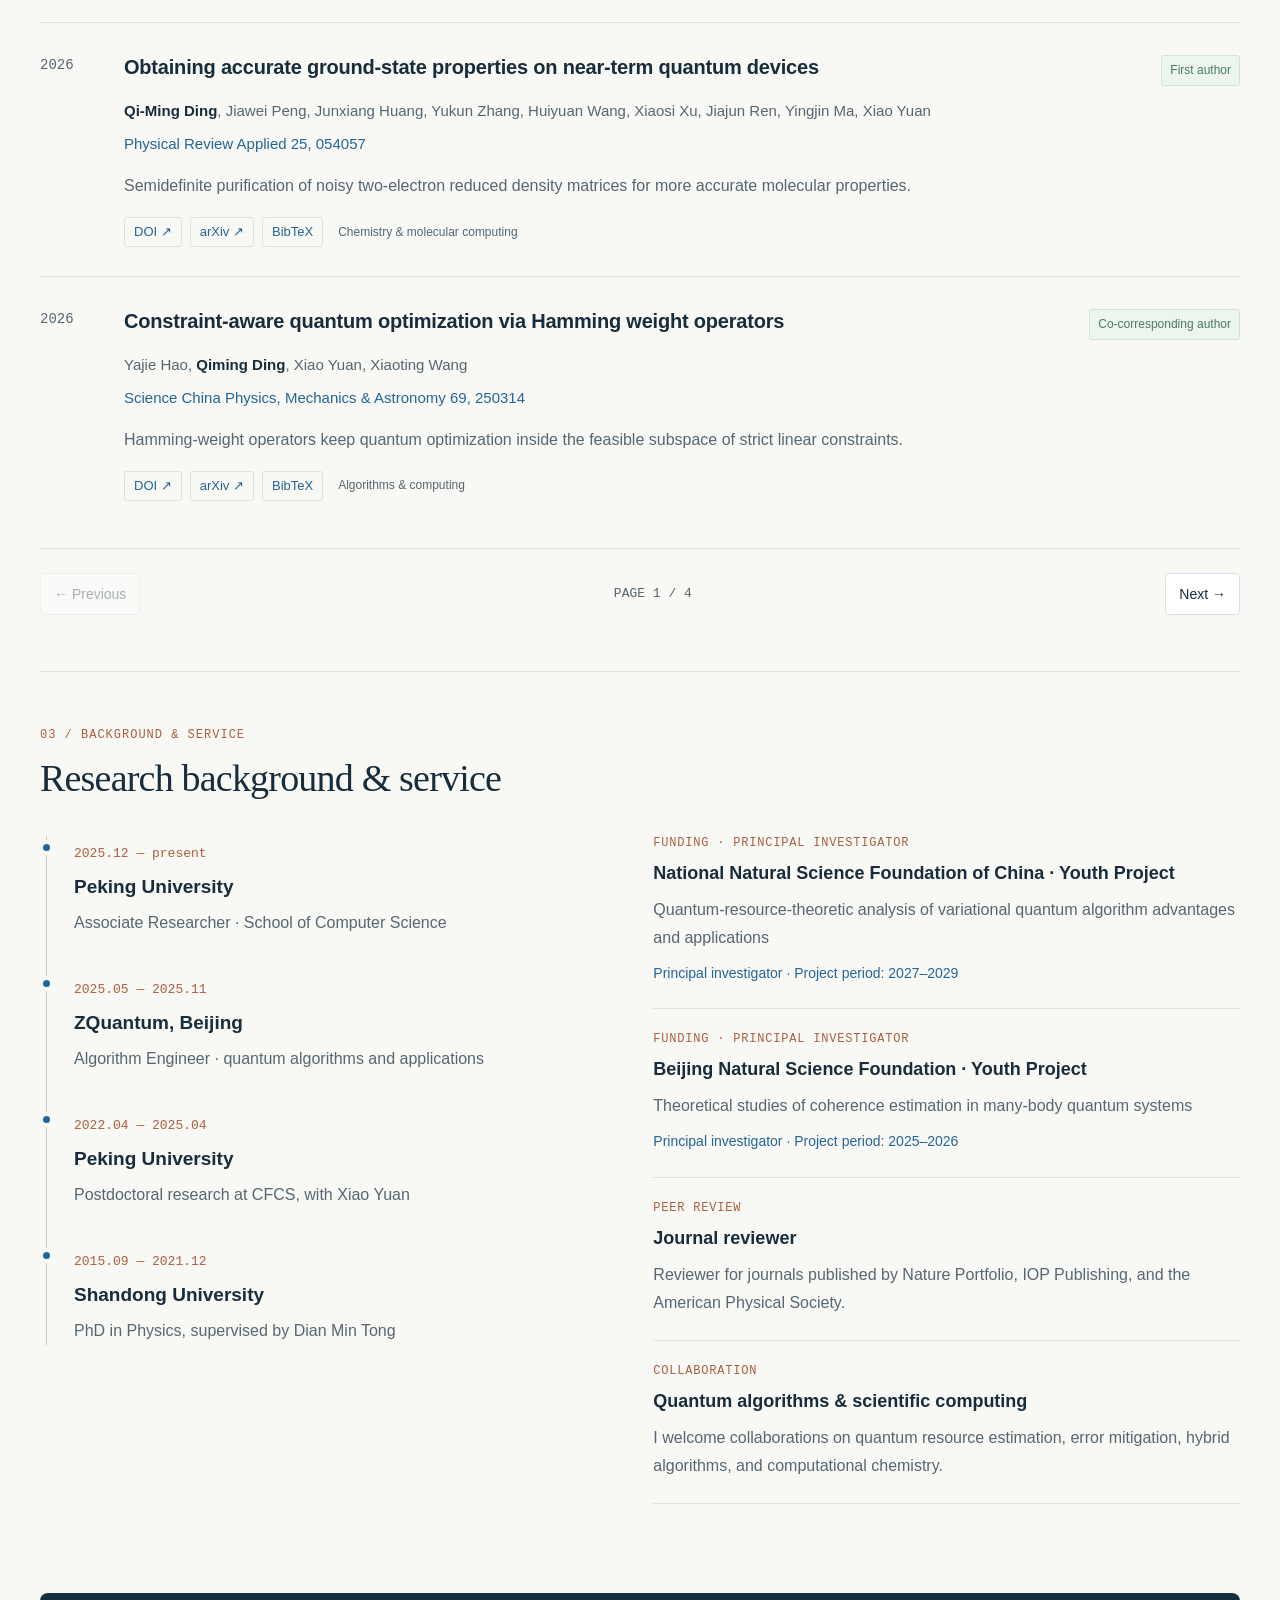
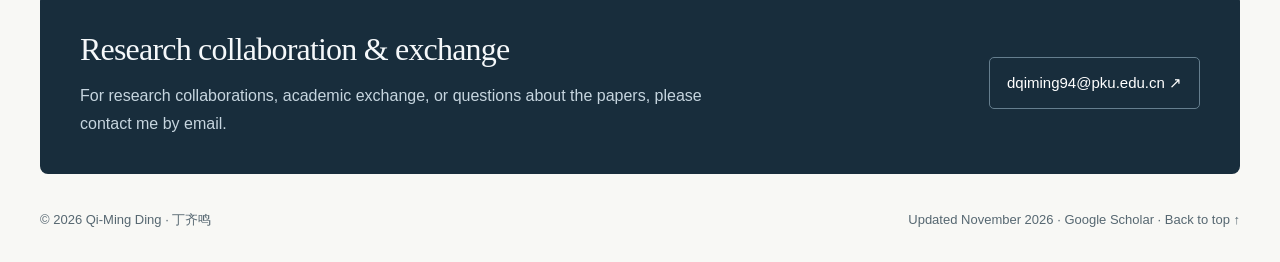
==== commit 22a53a67: "Add files via upload" ====
--- a/index.html
+++ b/index.html
@@ -3,10 +3,10 @@
 <meta name="description" content="Qi-Ming Ding, quantum information and computing researcher at Peking University. Quantum resources, algorithms, error mitigation, and computational chemistry.">
 <link rel="canonical" href="https://geeeekding.github.io/"><meta property="og:title" content="Qi-Ming Ding · Quantum Information & Computing"><meta property="og:description" content="Quantum resources, practical algorithms, and computational chemistry. Explore publications and selected research citations."><meta property="og:image" content="https://geeeekding.github.io/assets/qiming2024.jpg">
 <meta name="theme-color" content="#f8f8f5"><title>Qi-Ming Ding · Quantum Information & Computing</title>
-<link rel="icon" href="assets/favicon.svg" type="image/svg+xml"><link rel="stylesheet" href="assets/site.css?v=20261101"><script src="assets/bibliography.js?v=20261116" defer></script><script src="assets/site.js?v=20261116" defer></script>
+<link rel="icon" href="assets/favicon.svg" type="image/svg+xml"><link rel="stylesheet" href="assets/site.css?v=20261116b"><script src="assets/bibliography.js?v=20261116" defer></script><script src="assets/site.js?v=20261116b" defer></script>
 </head><body><a class="skip" href="#main">Skip to content</a><div class="reading-progress" aria-hidden="true"></div>
-<header class="site-header"><div class="wrap header-inner"><a class="wordmark" href="#">Qi-Ming Ding<span></span></a><nav class="main-nav" aria-label="Main navigation">
-<a href="#research"><span data-en="Research" data-zh="研究" >Research</span></a><a href="#impact"><span data-en="Citations" data-zh="学术引用" >Citations</span></a><a href="#publications"><span data-en="Publications" data-zh="论文" >Publications</span></a><a href="#journey"><span data-en="About" data-zh="经历" >About</span></a></nav><button id="language-toggle" class="lang-button" type="button" aria-label="Switch to Chinese">中文</button></div></header>
+<header class="site-header"><div class="wrap header-inner"><a class="wordmark" href="index.html">Qi-Ming Ding<span></span></a><nav class="main-nav" aria-label="Main navigation">
+<a href="#research"><span data-en="Research" data-zh="研究" >Research</span></a><a href="#publications"><span data-en="Publications" data-zh="论文" >Publications</span></a><a href="citations.html"><span data-en="Citations" data-zh="学术引用" >Citations</span></a><a href="#journey"><span data-en="About" data-zh="经历" >About</span></a></nav><button id="language-toggle" class="lang-button" type="button" aria-label="Switch to Chinese">中文</button></div></header>
 <main id="main" class="wrap">
 <section class="hero" aria-labelledby="name"><div class="hero-profile"><div class="eyebrow"><span data-en="Quantum information &amp; computing" data-zh="量子信息与量子计算" >Quantum information &amp; computing</span></div>
 <div class="profile-line"><img src="assets/qiming2024.jpg" alt="Portrait of Qi-Ming Ding" class="portrait" width="88" height="88"><h1 id="name">Qi-Ming Ding<small></small></h1></div>
@@ -29,29 +29,7 @@
 
 <section class="section news-section" id="news"><div class="news-head"><span class="section-no">RECENT NOTES</span><h2 data-en="Research updates" data-zh="研究动态" >Research updates</h2><a class="small-link" href="#publications"><span data-en="All publications →" data-zh="查看全部论文 →" >All publications →</span></a></div><div><div class="news-item"><time datetime="2026-11-16">2026.11.16</time><p><a href="https://journals.aps.org/pra/accepted/10.1103/f1jd-lwmy" target="_blank" rel="noopener noreferrer"><span data-en="Our paper on Boolean convex-roof measures and resource accessibility was accepted by Physical Review A." data-zh="共同第一作者论文《布尔凸顶度量与资源可及性》获 Physical Review A 接收。">Our paper on Boolean convex-roof measures and resource accessibility was accepted by Physical Review A.</span></a></p></div><div class="news-item"><time datetime="2026-10-13">2026.10.13</time><p><a href="https://arxiv.org/abs/2609.10965v2" target="_blank" rel="noopener noreferrer" ><span data-en="Updated preprint: an algorithm-to-execution framework for surface-code quantum computing." data-zh="表面码量子计算的算法到执行框架预印本更新至v2。" >Updated preprint: an algorithm-to-execution framework for surface-code quantum computing.</span></a></p></div><div class="news-item"><time datetime="2026-09-15">2026.09.15</time><p><a href="https://doi.org/10.1103/q9lf-cp11" target="_blank" rel="noopener noreferrer" ><span data-en="Symmetry-assisted quantum measurements, published in Physical Review Letters." data-zh="对称性辅助量子测量研究发表于 Physical Review Letters。" >Symmetry-assisted quantum measurements, published in Physical Review Letters.</span></a></p></div><div class="news-item"><time datetime="2026-09-09">2026.09.09</time><p><a href="https://doi.org/10.1126/sciadv.aef4342" target="_blank" rel="noopener noreferrer" ><span data-en="Experimental quantum Fisher information estimation, published in Science Advances." data-zh="量子费舍尔信息估计的实验研究发表于 Science Advances。" >Experimental quantum Fisher information estimation, published in Science Advances.</span></a></p></div><div class="news-item"><time datetime="2026-09-03">2026.09.03</time><p><a href="https://doi.org/10.1103/yd74-5t5x" target="_blank" rel="noopener noreferrer" ><span data-en="Non-Hermitian dynamics via quantum circuit Monte Carlo, published in Physical Review A." data-zh="量子线路蒙特卡洛模拟非厄米动力学研究发表于 Physical Review A。" >Non-Hermitian dynamics via quantum circuit Monte Carlo, published in Physical Review A.</span></a></p></div><details class="news-more"><summary><span data-en="Earlier updates" data-zh="更早的动态" >Earlier updates</span></summary><div class="news-item"><time datetime="2026-07-23">2026.07.23</time><p><a href="https://journal.hep.com.cn/fop/EN/10.15302/frontphys.2027.023301" target="_blank" rel="noopener noreferrer"><span data-en="Our review of variational quantum algorithms was published online in Frontiers of Physics." data-zh="合作综述《变分量子算法：迈向容错量子计算》发表于 Frontiers of Physics。">Our review of variational quantum algorithms was published online in Frontiers of Physics.</span></a></p></div><div class="news-item"><time datetime="2026-05-21">2026.05.21</time><p><a href="https://doi.org/10.1103/lx3w-w6jx" target="_blank" rel="noopener noreferrer" ><span data-en="Error mitigation for accurate molecular ground-state properties, published in Physical Review Applied." data-zh="面向精确分子基态性质的错误缓解研究发表于 Physical Review Applied。" >Error mitigation for accurate molecular ground-state properties, published in Physical Review Applied.</span></a></p></div><div class="news-item"><time datetime="2026-03-26">2026.03.26</time><p><a href="https://doi.org/10.1007/s11433-025-2895-4" target="_blank" rel="noopener noreferrer" ><span data-en="Constraint-aware quantum optimization, published in Science China Physics, Mechanics &amp; Astronomy." data-zh="含约束的量子优化研究发表于 Science China Physics, Mechanics &amp; Astronomy。" >Constraint-aware quantum optimization, published in Science China Physics, Mechanics &amp; Astronomy.</span></a></p></div><div class="news-item"><time datetime="2026-03-26">2026.03.26</time><p><a href="https://doi.org/10.1103/g8sh-hts2" target="_blank" rel="noopener noreferrer" ><span data-en="Coherence estimation from scarce data, published in Physical Review A." data-zh="稀缺数据下的相干性估计研究发表于 Physical Review A。" >Coherence estimation from scarce data, published in Physical Review A.</span></a></p></div><div class="news-item"><time datetime="2026-03-02">2026.03.02</time><p><a href="https://doi.org/10.1103/wgqg-hfw8" target="_blank" rel="noopener noreferrer" ><span data-en="Reliable quantum steering detection, published in Physical Review Letters." data-zh="可靠量子导引探测研究发表于 Physical Review Letters。" >Reliable quantum steering detection, published in Physical Review Letters.</span></a></p></div><div class="news-item"><time datetime="2026-01-13">2026.01.13</time><p><a href="https://doi.org/10.1021/acs.jctc.5c01435" target="_blank" rel="noopener noreferrer" ><span data-en="Molecular geometry optimization with hybrid quantum–classical computing, published in JCTC." data-zh="混合量子—经典分子几何优化研究发表于 JCTC。" >Molecular geometry optimization with hybrid quantum–classical computing, published in JCTC.</span></a></p></div></details></div></section>
 
-<section id="impact" class="impact-section"><div class="section-heading"><div><span class="section-no">02 / RESEARCH IN CONTEXT</span><h2 data-en="Selected citations &amp; research uptake" data-zh="正面引用与研究应用" >Selected citations &amp; research uptake</h2></div><p data-en="How other papers discuss, use, or build on this work. Selected passages linked to their sources." data-zh="记录其他研究对本人工作的评价、复现与应用，并提供原文摘录及出处。" >How other papers discuss, use, or build on this work. Selected passages linked to their sources.</p></div><div class="citation-grid"><article class="citation-card"><div class="citation-top"><span data-en="Review assessment" data-zh="综述评价" class="citation-category">Review assessment</span><span>2021</span></div>
-    <h3><a href="https://doi.org/10.1002/qute.202100040" target="_blank" rel="noopener noreferrer" >Experimental Progress on Quantum Coherence: Detection, Quantification, and Manipulation</a></h3><p class="citation-journal">Advanced Quantum Technologies 4, 2100040 · Kang-Da Wu et al.</p>
-    <blockquote><p>“use stabilizer measurements to ensure that measuring few local observables can effectively and efficiently bound multipartite coherence”</p></blockquote><p data-en="The review highlights our photonic experiment and its efficient bounds on multipartite coherence from a few local measurements." data-zh="该综述介绍了我们的光量子实验，指出借助少量局域测量即可有效、高效地估计多体量子相干性的界限。" class="citation-explanation">The review highlights our photonic experiment and its efficient bounds on multipartite coherence from a few local measurements.</p>
-    <div class="cited-work"><span data-en="Citing our work" data-zh="引用的论文" >Citing our work</span><a href="https://doi.org/10.1103/PhysRevResearch.3.023228" target="_blank" rel="noopener noreferrer" >Efficient estimation of multipartite quantum coherence · Phys. Rev. Research (2021)</a></div>
-    <details class="citation-details"><summary><span data-en="Where this appears" data-zh="查看引用位置与说明" >Where this appears</span></summary><p data-en="PDF page 7, section 3.1; reference [117] points to arXiv:2010.02612, the preprint of our Physical Review Research article." data-zh="PDF第7页，第3.1节；参考文献[117]指向arXiv:2010.02612，即本人Physical Review Research论文的预印本。" >PDF page 7, section 3.1; reference [117] points to arXiv:2010.02612, the preprint of our Physical Review Research article.</p><p data-en="The preceding spectrum-estimation theory is credited to reference [116]; our experimental demonstration is cited as [117]. The statement concerns the efficiency of the experimental estimation." data-zh="该段将谱估计的理论方法归于文献[116]，将我们的实验验证列为文献[117]。摘录评价的是实验估计的效率。" >The preceding spectrum-estimation theory is credited to reference [116]; our experimental demonstration is cited as [117]. The statement concerns the efficiency of the experimental estimation.</p></details>
-    <div class="citation-bottom"><a href="https://www.ippt.pan.pl/repository/open/o8857.pdf#page=7" target="_blank" rel="noopener noreferrer" ><span data-en="Read source ↗" data-zh="阅读原文 ↗" >Read source ↗</span></a><a href="https://doi.org/10.1002/qute.202100040" target="_blank" rel="noopener noreferrer" >DOI ↗</a></div></article><article class="citation-card"><div class="citation-top"><span data-en="Reproduction example" data-zh="算法复现" class="citation-category">Reproduction example</span><span>2025</span></div>
-    <h3><a href="https://doi.org/10.1021/acs.chemrev.4c00678" target="_blank" rel="noopener noreferrer" >Quantum Machine Learning in Drug Discovery: Applications in Academia and Pharmaceutical Industries</a></h3><p class="citation-journal">Chemical Reviews 125, 5436–5460 · Anthony M. Smaldone et al.</p>
-    <blockquote><p>“reproduces the results using DC-QAOA and compares the CPU and GPU runtimes”</p></blockquote><p data-en="The review discusses our docking paper and points to a CUDA-Q tutorial reproducing DC-QAOA results and comparing CPU/GPU simulation runtimes." data-zh="该综述介绍了我们的分子对接研究，并指出 CUDA-Q 教程复现了其中的 DC-QAOA 结果，还比较了 CPU 与 GPU 的模拟运行时间。" class="citation-explanation">The review discusses our docking paper and points to a CUDA-Q tutorial reproducing DC-QAOA results and comparing CPU/GPU simulation runtimes.</p>
-    <div class="cited-work"><span data-en="Citing our work" data-zh="引用的论文" >Citing our work</span><a href="https://doi.org/10.1103/PhysRevApplied.21.034036" target="_blank" rel="noopener noreferrer" >Molecular docking via quantum approximate optimization algorithm · Phys. Rev. Applied (2024)</a></div>
-    <details class="citation-details"><summary><span data-en="Where this appears" data-zh="查看引用位置与说明" >Where this appears</span></summary><p data-en="Section 5.1, printed page 5449 (PDF page 14). The docking paper is reference [194]; the CUDA-Q tutorial is reference [196]." data-zh="第5.1节，印刷页5449（PDF第14页）。本人对接论文对应文献[194]，CUDA-Q教程对应[196]。" >Section 5.1, printed page 5449 (PDF page 14). The docking paper is reference [194]; the CUDA-Q tutorial is reference [196].</p><p data-en="This is a concrete example of reproduction and computational benchmarking. The CPU/GPU comparison concerns classical simulation of a quantum algorithm, rather than demonstrated quantum-hardware speedup." data-zh="这里展示的是算法复现和计算性能比较；CPU 与 GPU 的比较属于量子算法的经典模拟。" >This is a concrete example of reproduction and computational benchmarking. The CPU/GPU comparison concerns classical simulation of a quantum algorithm, rather than demonstrated quantum-hardware speedup.</p></details>
-    <div class="citation-bottom"><a href="https://cqdmqd.yale.edu/sites/default/files/2025-09/revQML_DrugDiscovery.pdf#page=14" target="_blank" rel="noopener noreferrer" ><span data-en="Read source ↗" data-zh="阅读原文 ↗" >Read source ↗</span></a><a href="https://doi.org/10.1021/acs.chemrev.4c00678" target="_blank" rel="noopener noreferrer" >DOI ↗</a></div></article><article class="citation-card"><div class="citation-top"><span data-en="Subsequent algorithm research" data-zh="后续算法研究" class="citation-category">Subsequent algorithm research</span><span>2025</span></div>
-    <h3><a href="https://link.springer.com/article/10.1007/s10107-025-02318-w" target="_blank" rel="noopener noreferrer" >A fixed-point algorithm for matrix projections with applications in quantum information</a></h3><p class="citation-journal">Mathematical Programming · Shrigyan Brahmachari, Roberto Rubboli &amp; Marco Tomamichel</p>
-    <blockquote><p>“The fidelity of coherence is an important resource measure in this resource theory”</p></blockquote><p data-en="Fidelity of coherence is studied as an application and numerical benchmark for a new fixed-point algorithm, with our paper among the cited foundations." data-zh="该研究将相干性保真度作为新固定点算法的应用实例和数值测试对象，并引用我们的论文作为相关基础工作之一。" class="citation-explanation">Fidelity of coherence is studied as an application and numerical benchmark for a new fixed-point algorithm, with our paper among the cited foundations.</p>
-    <div class="cited-work"><span data-en="Citing our work" data-zh="引用的论文" >Citing our work</span><a href="https://link.springer.com/article/10.1007/s11128-017-1650-7" target="_blank" rel="noopener noreferrer" >A new coherence measure based on fidelity · Quantum Information Processing (2017)</a></div>
-    <details class="citation-details"><summary><span data-en="Where this appears" data-zh="查看引用位置与说明" >Where this appears</span></summary><p data-en="Author preprint v3, section 7 after equation (77), jointly citing [34,26]. See also section 8, equation (86), and Figure 1(b). Published reference [26] maps to our DOI." data-zh="作者预印本v3第7节，公式(77)之后的句子共同引用[34,26]；另见第8节公式(86)及图1(b)。正式版文献[26]与本人DOI对应。" >Author preprint v3, section 7 after equation (77), jointly citing [34,26]. See also section 8, equation (86), and Figure 1(b). Published reference [26] maps to our DOI.</p><p data-en="The assessment jointly cites two papers, so it should not be attributed exclusively to our article. The context is read from arXiv v3; publication metadata and the reference mapping are checked separately." data-zh="评价语句同时引用两篇论文，其中一篇为我们的工作。引用语境来自 arXiv v3，正式发表信息和参考文献的对应关系已另行核对。" >The assessment jointly cites two papers, so it should not be attributed exclusively to our article. The context is read from arXiv v3; publication metadata and the reference mapping are checked separately.</p></details>
-    <div class="citation-bottom"><a href="https://arxiv.org/html/2312.14615v3#S7" target="_blank" rel="noopener noreferrer" ><span data-en="Read source ↗" data-zh="阅读原文 ↗" >Read source ↗</span></a><a href="https://link.springer.com/article/10.1007/s10107-025-02318-w" target="_blank" rel="noopener noreferrer" >DOI ↗</a></div></article><article class="citation-card"><div class="citation-top"><span data-en="Method adoption · preprint" data-zh="方法采用 · 预印本" class="citation-category">Method adoption · preprint</span><span>2025</span></div>
-    <h3><a href="https://arxiv.org/abs/2503.04239" target="_blank" rel="noopener noreferrer" >Quantum Approximate Optimization Algorithms for Molecular Docking</a></h3><p class="citation-journal">arXiv:2503.04239 · Preprint · Christos Papalitsas et al. · Pfizer</p>
-    <blockquote><p>“We then follow strategies by Ding et al [1] and Banchi et al [37] to construct edges connecting those nodes.”</p></blockquote><p data-en="Researchers at Pfizer adopt and extend graph-construction ideas from our work and another prior paper, studying simulated docking instances with 14 and 17 nodes." data-zh="辉瑞研究团队采用并拓展了我们与另一项前期研究中的构图策略，用于含14和17个节点的分子对接模拟。" class="citation-explanation">Researchers at Pfizer adopt and extend graph-construction ideas from our work and another prior paper, studying simulated docking instances with 14 and 17 nodes.</p>
-    <div class="cited-work"><span data-en="Citing our work" data-zh="引用的论文" >Citing our work</span><a href="https://doi.org/10.1103/PhysRevApplied.21.034036" target="_blank" rel="noopener noreferrer" >Molecular docking via quantum approximate optimization algorithm · Phys. Rev. Applied (2024)</a></div>
-    <details class="citation-details"><summary><span data-en="Where this appears" data-zh="查看引用位置与说明" >Where this appears</span></summary><p data-en="arXiv v1, “Construction of Example Instances”, the paragraph explaining edge construction after Figure 1(d). Our paper is reference [1]." data-zh="arXiv v1的“Construction of Example Instances”部分，图1(d)后介绍构建边的段落。本人论文对应文献[1]。" >arXiv v1, “Construction of Example Instances”, the paragraph explaining edge construction after Figure 1(d). Our paper is reference [1].</p><p data-en="The passage cites both Ding et al. [1] and Banchi et al. [37]. This is a preprint reporting GPU-based simulations, not a peer-reviewed demonstration of quantum-hardware advantage." data-zh="原句同时引用 Ding 等[1]与 Banchi 等[37]的工作。该文为预印本，研究采用 GPU 模拟，尚不能据此认定量子硬件优势。" >The passage cites both Ding et al. [1] and Banchi et al. [37]. This is a preprint reporting GPU-based simulations, not a peer-reviewed demonstration of quantum-hardware advantage.</p></details>
-    <div class="citation-bottom"><a href="https://arxiv.org/html/2503.04239v1" target="_blank" rel="noopener noreferrer" ><span data-en="Read source ↗" data-zh="阅读原文 ↗" >Read source ↗</span></a><a href="https://arxiv.org/abs/2503.04239" target="_blank" rel="noopener noreferrer" >arXiv ↗</a></div></article></div><p data-en="A curated selection, not a citation-count ranking. Each entry distinguishes an assessment, method use, or a research extension. Last checked: 31 October 2026." data-zh="以下为已核对正文的代表性引用，分别注明评价、方法复现或后续应用。核对日期：2026年10月31日。" class="impact-method">A curated selection, not a citation-count ranking. Each entry distinguishes an assessment, method use, or a research extension. Last checked: 31 October 2026.</p></section>
-
-<section id="publications" class="section"><div class="section-heading publication-heading"><div><span class="section-no">03 / PUBLICATIONS</span><h2 data-en="Papers &amp; preprints" data-zh="论文与预印本" >Papers &amp; preprints</h2></div><a href="assets/publications.bib" download><span data-en="Download bibliography ↓" data-zh="下载已发表论文BibTeX ↓" >Download bibliography ↓</span></a></div>
+<section id="publications" class="section"><div class="section-heading publication-heading"><div><span class="section-no">02 / PUBLICATIONS</span><h2 data-en="Papers &amp; preprints" data-zh="论文与预印本" >Papers &amp; preprints</h2></div><a href="assets/publications.bib" download><span data-en="Download bibliography ↓" data-zh="下载已发表论文BibTeX ↓" >Download bibliography ↓</span></a></div>
 <div class="pub-controls"><div class="filter-tabs" role="group" aria-label="Filter publications"><button type="button" class="filter-tab" data-filter="all" aria-pressed="true"><span data-en="Published" data-zh="已发表" >Published</span></button><button type="button" class="filter-tab" data-filter="lead" aria-pressed="false"><span data-en="First / corresponding" data-zh="第一／通讯作者" >First / corresponding</span></button><button type="button" class="filter-tab" data-filter="accepted" aria-pressed="false"><span data-en="Accepted" data-zh="已接收">Accepted</span></button><button type="button" class="filter-tab" data-filter="preprint" aria-pressed="false"><span data-en="Preprints &amp; manuscripts" data-zh="预印本与手稿" >Preprints &amp; manuscripts</span></button></div><div class="search-tools"><div class="search-field"><svg viewBox="0 0 16 16" fill="none" aria-hidden="true"><circle cx="6.5" cy="6.5" r="4.5"/><path d="m10 10 4 4"/></svg><input id="paper-search" type="search" aria-label="Search papers by title, author, or topic" placeholder="Search title, author, topic…"></div><select id="year-filter" aria-label="Filter by year"><option value="all" data-en="All years" data-zh="全部年份">All years</option><option value="2027">2027</option><option value="2026">2026</option><option value="2024">2024</option><option value="2022">2022</option><option value="2021">2021</option><option value="2018">2018</option><option value="2017">2017</option><option value="2014">2014</option></select></div></div>
 <div class="pub-status"><span id="publication-count" role="status" aria-live="polite">20 publications</span><button id="clear-topic" class="active-topic" type="button" hidden></button><span><span data-en="Author roles are shown for Qi-Ming Ding." data-zh="标签注明本人在各篇论文中的作者角色。" >Author roles are shown for Qi-Ming Ding.</span></span></div><div id="paper-list"><article class="paper" id="paper-P01" data-status="published" data-lead="false" data-year="2027" data-topic="algorithms" data-search="a review of variational quantum algorithms: insights into fault-tolerant quantum computing frontiers of physics zhirao wang, junxiang huang, runyu ye, qingyu li, qi-ming ding, yiming huang, ting zhang, yumeng zeng, jianshuo gao, xiao yuan, yuan yao 10.15302/frontphys.2027.023301 arxiv 2604.07909 vqa review 变分量子算法综述 reviews variational quantum algorithms across noisy, early fault-tolerant, and fault-tolerant regimes. 综述变分量子算法在含噪、早期容错和容错量子计算阶段的设计方法、挑战与应用。">
       <div class="paper-year">2027</div><div><div class="paper-top"><h3 class="paper-title"><a href="https://journal.hep.com.cn/fop/EN/10.15302/frontphys.2027.023301" target="_blank" rel="noopener noreferrer">A review of variational quantum algorithms: Insights into fault-tolerant quantum computing</a></h3><span data-en="Co-author" data-zh="合作作者" class="paper-role">Co-author</span></div>
@@ -191,7 +169,7 @@
       
       </div></article></div><div id="empty-state" class="empty-state" hidden><span data-en="No matching papers. Try another keyword or year." data-zh="没有找到匹配的论文，可尝试其他关键词或年份。" >No matching papers. Try another keyword or year.</span></div><div class="pub-pagination" id="pub-pagination"><button type="button" id="previous-page" class="page-button"><span data-en="← Previous" data-zh="← 上一页" >← Previous</span></button><span id="page-description" class="page-description"></span><button type="button" id="next-page" class="page-button"><span data-en="Next →" data-zh="下一页 →" >Next →</span></button></div></section>
 
-<section class="section" id="journey"><div class="section-heading"><div><span class="section-no">04 / BACKGROUND & SERVICE</span><h2 data-en="Research background &amp; service" data-zh="研究经历与学术服务" >Research background &amp; service</h2></div></div><div class="journey-grid"><div class="timeline"><div class="timeline-item"><span class="timeline-date"><span data-en="2025.12 — present" data-zh="2025.12 — 至今" >2025.12 — present</span></span><h3 data-en="Peking University" data-zh="北京大学" >Peking University</h3><p data-en="Associate Researcher · School of Computer Science" data-zh="副研究员 · 计算机学院" >Associate Researcher · School of Computer Science</p></div><div class="timeline-item"><span class="timeline-date"><span data-en="2025.05 — 2025.11" data-zh="2025.05 — 2025.11" >2025.05 — 2025.11</span></span><h3 data-en="ZQuantum, Beijing" data-zh="正则量子（北京）" >ZQuantum, Beijing</h3><p data-en="Algorithm Engineer · quantum algorithms and applications" data-zh="算法工程师 · 量子算法及应用" >Algorithm Engineer · quantum algorithms and applications</p></div><div class="timeline-item"><span class="timeline-date"><span data-en="2022.04 — 2025.04" data-zh="2022.04 — 2025.04" >2022.04 — 2025.04</span></span><h3 data-en="Peking University" data-zh="北京大学" >Peking University</h3><p data-en="Postdoctoral research at CFCS, with Xiao Yuan" data-zh="前沿计算研究中心博士后，合作导师袁骁" >Postdoctoral research at CFCS, with Xiao Yuan</p></div><div class="timeline-item"><span class="timeline-date"><span data-en="2015.09 — 2021.12" data-zh="2015.09 — 2021.12" >2015.09 — 2021.12</span></span><h3 data-en="Shandong University" data-zh="山东大学" >Shandong University</h3><p data-en="PhD in Physics, supervised by Dian Min Tong" data-zh="物理学博士，导师仝殿民" >PhD in Physics, supervised by Dian Min Tong</p></div></div><div class="services">
+<section class="section" id="journey"><div class="section-heading"><div><span class="section-no">03 / BACKGROUND & SERVICE</span><h2 data-en="Research background &amp; service" data-zh="研究经历与学术服务" >Research background &amp; service</h2></div></div><div class="journey-grid"><div class="timeline"><div class="timeline-item"><span class="timeline-date"><span data-en="2025.12 — present" data-zh="2025.12 — 至今" >2025.12 — present</span></span><h3 data-en="Peking University" data-zh="北京大学" >Peking University</h3><p data-en="Associate Researcher · School of Computer Science" data-zh="副研究员 · 计算机学院" >Associate Researcher · School of Computer Science</p></div><div class="timeline-item"><span class="timeline-date"><span data-en="2025.05 — 2025.11" data-zh="2025.05 — 2025.11" >2025.05 — 2025.11</span></span><h3 data-en="ZQuantum, Beijing" data-zh="正则量子（北京）" >ZQuantum, Beijing</h3><p data-en="Algorithm Engineer · quantum algorithms and applications" data-zh="算法工程师 · 量子算法及应用" >Algorithm Engineer · quantum algorithms and applications</p></div><div class="timeline-item"><span class="timeline-date"><span data-en="2022.04 — 2025.04" data-zh="2022.04 — 2025.04" >2022.04 — 2025.04</span></span><h3 data-en="Peking University" data-zh="北京大学" >Peking University</h3><p data-en="Postdoctoral research at CFCS, with Xiao Yuan" data-zh="前沿计算研究中心博士后，合作导师袁骁" >Postdoctoral research at CFCS, with Xiao Yuan</p></div><div class="timeline-item"><span class="timeline-date"><span data-en="2015.09 — 2021.12" data-zh="2015.09 — 2021.12" >2015.09 — 2021.12</span></span><h3 data-en="Shandong University" data-zh="山东大学" >Shandong University</h3><p data-en="PhD in Physics, supervised by Dian Min Tong" data-zh="物理学博士，导师仝殿民" >PhD in Physics, supervised by Dian Min Tong</p></div></div><div class="services">
 <div class="service-block"><div class="service-label"><span data-en="FUNDING · PRINCIPAL INVESTIGATOR" data-zh="科研项目 · 主持" >FUNDING · PRINCIPAL INVESTIGATOR</span></div><h3 data-en="National Natural Science Foundation of China · Youth Project" data-zh="国家自然科学基金青年项目" >National Natural Science Foundation of China · Youth Project</h3><p data-en="Quantum-resource-theoretic analysis of variational quantum algorithm advantages and applications" data-zh="基于量子资源理论的变分量子算法优势分析及应用" >Quantum-resource-theoretic analysis of variational quantum algorithm advantages and applications</p><p data-en="Principal investigator · Project period: 2027–2029" data-zh="主持 · 项目期：2027—2029年" class="project-meta">Principal investigator · Project period: 2027–2029</p></div>
 <div class="service-block"><div class="service-label"><span data-en="FUNDING · PRINCIPAL INVESTIGATOR" data-zh="科研项目 · 主持" >FUNDING · PRINCIPAL INVESTIGATOR</span></div><h3 data-en="Beijing Natural Science Foundation · Youth Project" data-zh="北京市自然科学基金青年项目" >Beijing Natural Science Foundation · Youth Project</h3><p data-en="Theoretical studies of coherence estimation in many-body quantum systems" data-zh="多体量子系统相干性估计的理论研究" >Theoretical studies of coherence estimation in many-body quantum systems</p><p data-en="Principal investigator · Project period: 2025–2026" data-zh="主持 · 项目期：2025—2026年" class="project-meta">Principal investigator · Project period: 2025–2026</p></div>
 <div class="service-block"><div class="service-label"><span data-en="PEER REVIEW" data-zh="学术服务" >PEER REVIEW</span></div><h3 data-en="Journal reviewer" data-zh="期刊审稿" >Journal reviewer</h3><p data-en="Reviewer for journals published by Nature Portfolio, IOP Publishing, and the American Physical Society." data-zh="担任 Nature Portfolio、IOP Publishing 及 American Physical Society（APS）旗下期刊审稿人。" >Reviewer for journals published by Nature Portfolio, IOP Publishing, and the American Physical Society.</p></div>
--- a/assets/site.css
+++ b/assets/site.css
@@ -39,6 +39,7 @@
 .main-nav { display: flex; gap: 26px; margin-left: auto; font-size: 15px; min-width: 0; }
 .main-nav a { color: var(--muted); }
 .main-nav a:hover { color: var(--blue); }
+.main-nav a[aria-current="page"] { color: var(--blue); font-weight: 600; text-decoration: underline; text-underline-offset: 7px; }
 .lang-button { border: 1px solid #c3d0d8; background: transparent; border-radius: 5px; padding: 6px 11px; font-size: 14px; white-space: nowrap; }
 .hero { padding: 58px 0 64px; display: grid; grid-template-columns: .92fr 1.08fr; gap: 64px; align-items: center; }
 .hero-profile { min-width: 0; }
@@ -94,6 +95,11 @@
 .news-more { margin-top: 20px; font-size: 14px; color: var(--muted); }
 .impact-section { padding: 38px; background: #eef3f6; border-radius: 8px; border: 1px solid #dce6eb; margin-block: 10px 56px; }
 .impact-section .section-heading { margin-bottom: 29px; }
+.citations-page main { padding-top: 34px; }
+.citation-back { font-size: 14px; margin-bottom: 18px; }
+.citations-page .impact-section { margin-top: 0; }
+.citations-page h1 { font-size: clamp(27px, 4vw, 42px); letter-spacing: -.6px; line-height: 1.3; }
+html[lang=zh-CN] .citations-page h1 { font-family: var(--zh); font-weight: 500; letter-spacing: .3px; }
 .citation-grid { display: grid; grid-template-columns: repeat(2,1fr); gap: 20px; }
 .citation-card { background: white; padding: 27px; border: 1px solid #dce6eb; border-radius: 5px; display: flex; flex-direction: column; min-width: 0; }
 .citation-top { display: flex; justify-content: space-between; align-items: center; gap: 12px; font-size: 13px; color: var(--muted); margin-bottom: 18px; }
